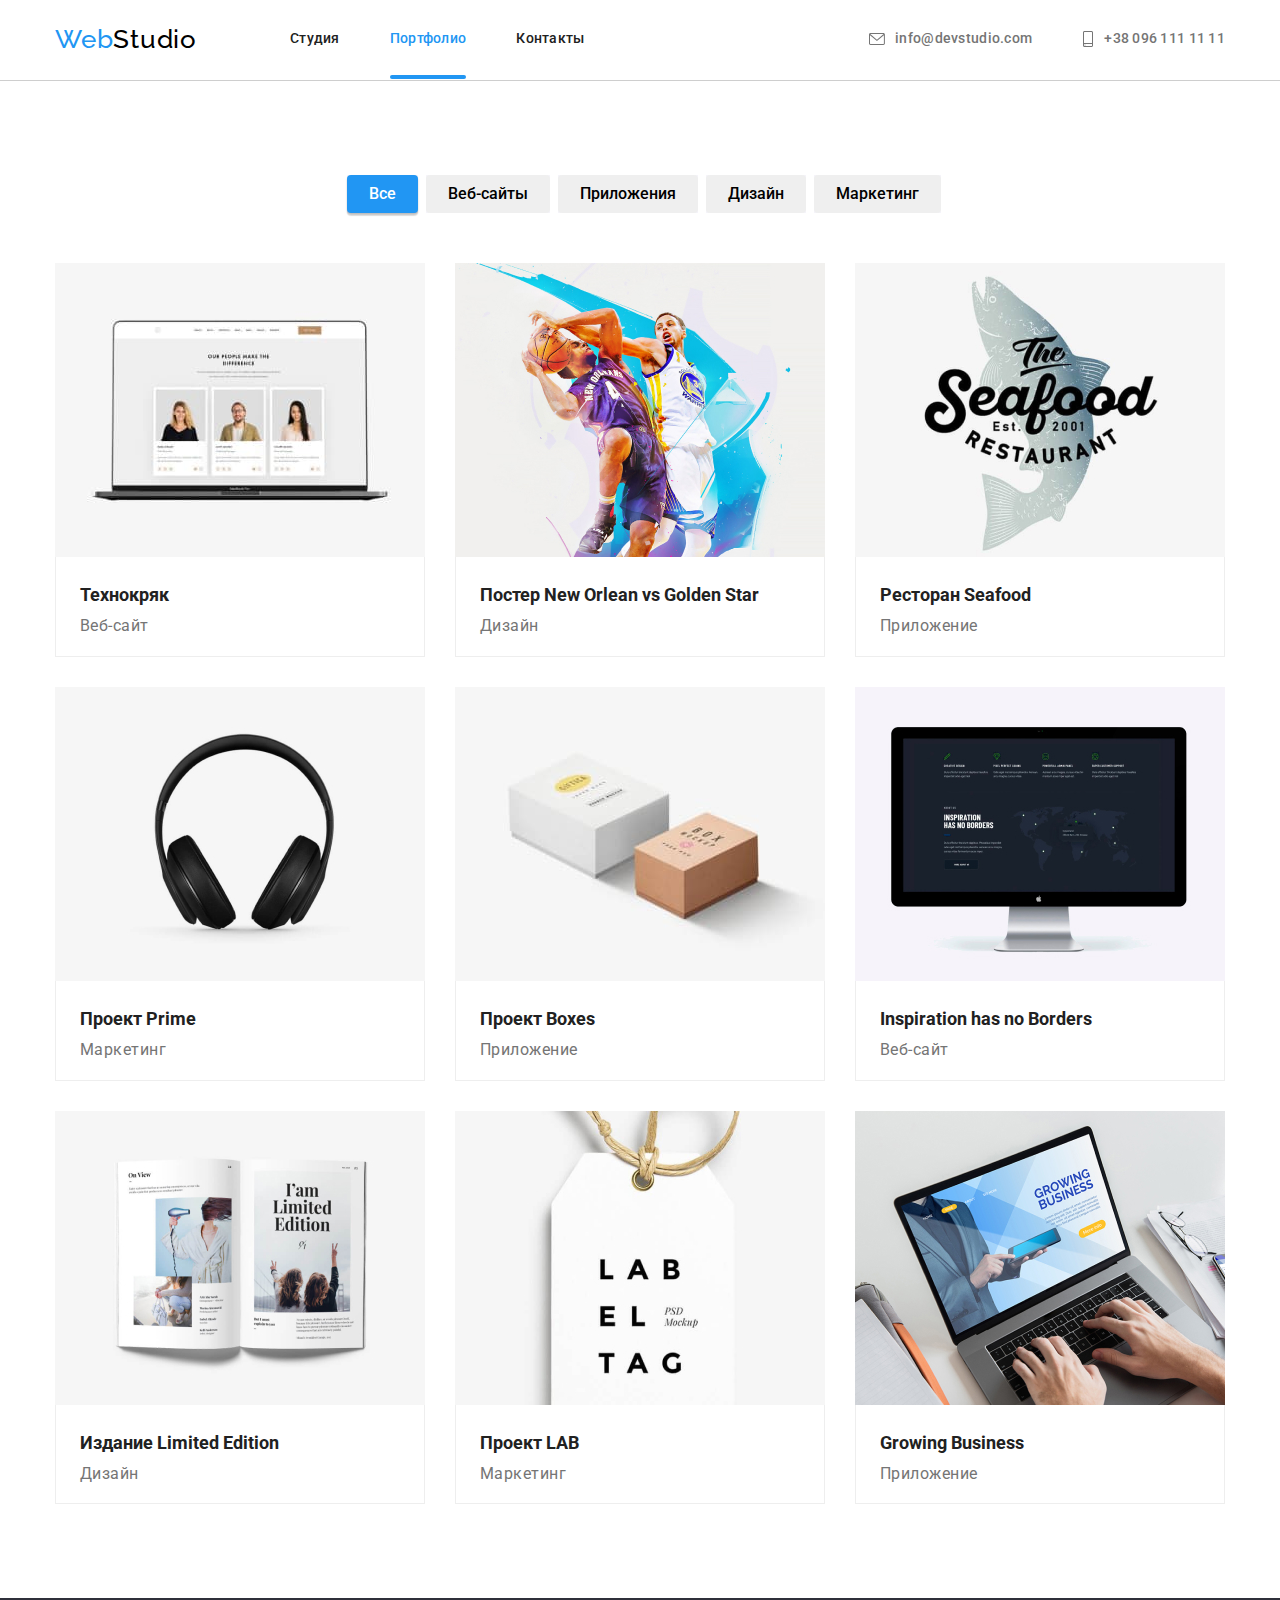
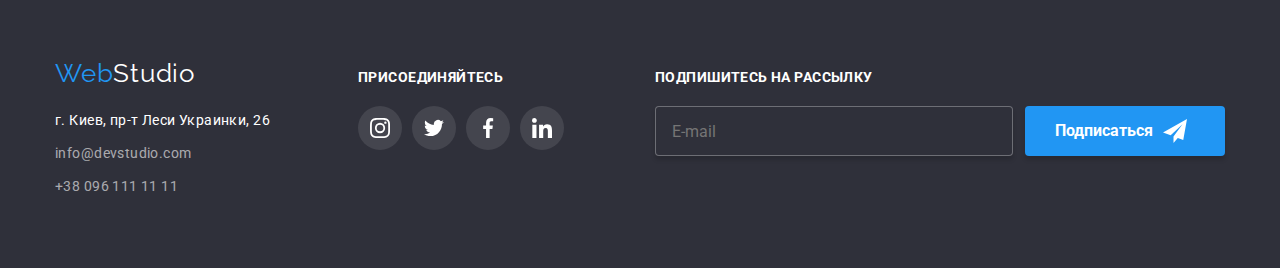
==== portfolio.html @ 824f7ba3 "переносит 7 дз" ====
<!DOCTYPE html>
<html lang="ru">

<head>
    <meta charset="UTF-8">
    <meta http-equiv="X-UA-Compatible" content="IE=edge">
    <meta name="viewport" content="width=device-width, initial-scale=1.0">
    <link
        href="https://fonts.googleapis.com/css2?family=Raleway:wght@700&family=Roboto:wght@400;500;700;900&display=swap"
        rel="stylesheet">
    <title>Портфолио</title>
    <link rel="stylesheet"
        href="https://cdnjs.cloudflare.com/ajax/libs/modern-normalize/1.0.0/modern-normalize.min.css" />
    <link rel="stylesheet" href="./css/main.min.css">
</head>

<body>
    <!--Header-->
    <header class="header">
        <div class="container container-header">
            <nav class="navigation">
                <a class="logo" href="./index.html" lang="en">Web<span class="logo-dark">Studio</span></a>
                <ul class="site-nav">
                    <li class="site-nav__item"><a href="./index.html"
                            class="site-nav__link">Студия</a></li>
                    <li class="site-nav__item"><a href="./portfolio.html" class="site-nav__link site-nav__link--active">Портфолио</a></li>
                    <li class="site-nav__item"><a href="/Контакты" class="site-nav__link">Контакты</a></li>
                </ul>
            </nav>
            <ul class="contacts">
                <li class="contacts__item">
                    <a href="mailto:info@devstudio.com" class="contacts__link">
                        <svg width="16px" height="12px" class="contacts__icon">
                            <use href="./images/icons.svg#icon-email">
                            </use>
                        </svg>
                        info@devstudio.com
                    </a>
                </li>
                <li class="contacts__item">
                    <a href="tel:+380961111111" class="contacts__link">
                        <svg width="12px" height="16px" class="contacts__icon">
                            <use href="./images/icons.svg#icon-smartphone">
                            </use>
                        </svg>
                        +38 096 111 11 11
                    </a>
                </li>
            </ul>
        </div>
    </header>

    <!--Main-->
    <main>
        <section class="work-block">
            <div class="container">
                <h1 hidden>Portfolio</h1>
                <!--Filter-->
                <ul class="filter">
                    <li class="filter__button-line">
                        <button type="button" class="filter__button filter__button--current">Все</button>
                    </li>
                    <li class="filter__button-line">
                        <button type="button" class="filter__button">Веб-сайты</button>
                    </li>
                    <li class="filter__button-line">
                        <button type="button" class="filter__button">Приложения</button>
                    </li>
                    <li class="filter__button-line">
                        <button type="button" class="filter__button">Дизайн</button>
                    </li>
                    <li class="filter__button-line">
                        <button type="button" class="filter__button">Маркетинг</button>
                    </li>
                </ul>
                <ul class="content">
                    <li class="content__item">
                        <a class="content__link" href="#">
                            <div class="product-thumb">
                                <img src="./images/1img.jpg" alt="Технокряк" width="370" />
                                <div class="product-thumb__actions">
                                    <p>
                                        Технокряк это современная площадка распространения коронавируса. Компании
                                        используют эту платформу для цифрового шпионажа и атак на защищённые сервера
                                        конкурентов.
                                    </p>
                                </div>
                            </div>
                            <div class="content__title">
                                <h2 class="content__name">Технокряк</h2>
                                <p class="content__text">Веб-сайт</p>
                            </div>
                        </a>
                    </li>
                    <li class="content__item">
                        <a class="content__link" href="#">
                            <div class="product-thumb">
                                <img src="./images/img(1).jpg" alt="Постер New Orlean vs Golden Star" width="370" />
                                <div class="product-thumb__actions">
                                    <p>
                                        Технокряк это современная площадка распространения коронавируса. Компании
                                        используют эту платформу для цифрового
                                        шпионажа и атак на защищённые сервера конкурентов.
                                    </p>
                                </div>
                            </div>
                            <div class="content__title">
                                <h2 class="content__name">Постер <span lang="en">New Orlean vs Golden Star</span></h2>
                                <p class="content__text">Дизайн</p>
                            </div>
                        </a>
                    </li>
                    <li class="content__item">
                        <a class="content__link" href="#">
                            <div class="product-thumb">
                                <img src="./images/img(2).jpg" alt="Ресторан Seafood" width="370" />
                                <div class="product-thumb__actions">
                                    <p>
                                        Технокряк это современная площадка распространения коронавируса. Компании
                                        используют эту платформу для цифрового
                                        шпионажа и атак на защищённые сервера конкурентов.
                                    </p>
                                </div>
                            </div>
                            <div class="content__title">
                                <h2 class="content__name">Ресторан <span lang="en">Seafood</span></h2>
                                <p class="content__text">Приложение</p>
                            </div>
                        </a>
                    </li>
                    <li class="content__item">
                        <a class="content__link" href="#">
                            <div class="product-thumb">
                                <img src="./images/img(4).jpg" alt="Проект Prime" width="370" />
                                <div class="product-thumb__actions">
                                    <p>
                                        Технокряк это современная площадка распространения коронавируса. Компании
                                        используют эту платформу для цифрового
                                        шпионажа и атак на защищённые сервера конкурентов.
                                    </p>
                                </div>
                            </div>
                            <div class="content__title">
                                <h2 class="content__name">Проект <span lang="en">Prime</span></h2>
                                <p class="content__text">Маркетинг</p>
                            </div>
                        </a>
                    </li>
                    <li class="content__item">
                        <a class="content__link" href="#">
                            <div class="product-thumb">
                                <img src="./images/img(5).jpg" alt="Проект Boxes" width="370" />
                                <div class="product-thumb__actions">
                                    <p>
                                        Технокряк это современная площадка распространения коронавируса. Компании
                                        используют эту платформу для цифрового
                                        шпионажа и атак на защищённые сервера конкурентов.
                                    </p>
                                </div>
                            </div>
                            <div class="content__title">
                                <h2 class="content__name">Проект <span lang="en">Boxes</span></h2>
                                <p class="content__text">Приложение</p>
                            </div>
                        </a>
                    </li>
                    <li class="content__item">
                        <a class="content__link" href="#">
                            <div class="product-thumb">
                                <img src="./images/img(6).jpg" alt="Inspiration has no Borders" width="370" />
                                <div class="product-thumb__actions">
                                    <p>
                                        Технокряк это современная площадка распространения коронавируса. Компании
                                        используют эту платформу для цифрового
                                        шпионажа и атак на защищённые сервера конкурентов.
                                    </p>
                                </div>
                            </div>
                            <div class="content__title">
                                <h2 class="content__name" lang="en">Inspiration has no Borders</h2>
                                <p class="content__text">Веб-сайт</p>
                            </div>
                        </a>
                    </li>
                    <li class="content__item">
                        <a class="content__link" href="#">
                            <div class="product-thumb">
                                <img src="./images/img(7).jpg" alt="Издание Limited Edition" width="370" />
                                <div class="product-thumb__actions">
                                    <p>
                                        Технокряк это современная площадка распространения коронавируса. Компании
                                        используют эту платформу для цифрового
                                        шпионажа и атак на защищённые сервера конкурентов.
                                    </p>
                                </div>
                            </div>
                            <div class="content__title">
                                <h2 class="content__name">Издание <span lang="en">Limited Edition</span></h2>
                                <p class="content__text">Дизайн</p>
                            </div>
                        </a>
                    </li>
                    <li class="content__item">
                        <a class="content__link" href="#">
                            <div class="product-thumb">
                                <img src="./images/img(8).jpg" alt="Проект LAB" width="370" />
                                <div class="product-thumb__actions">
                                    <p>
                                        Технокряк это современная площадка распространения коронавируса. Компании
                                        используют эту платформу для цифрового
                                        шпионажа и атак на защищённые сервера конкурентов.
                                    </p>
                                </div>
                            </div>
                            <div class="content__title">
                                <h2 class="content__name">Проект <span lang="en">LAB</span></h2>
                                <p class="content__text">Маркетинг</p>
                            </div>
                        </a>
                    </li>
                    <li class="content__item">
                        <a class="content__link" href="#">
                            <div class="product-thumb">
                                <img src="./images/img(9).jpg" alt="Growing Business" width="370" />
                                <div class="product-thumb__actions">
                                    <p>
                                        Технокряк это современная площадка распространения коронавируса. Компании
                                        используют эту платформу для цифрового
                                        шпионажа и атак на защищённые сервера конкурентов.
                                    </p>
                                </div>
                            </div>
                            <div class="content__title">
                                <h2 class="content__name" lang="en">Growing Business</h2>
                                <p class="content__text">Приложение</p>
                            </div>
                        </a>
                    </li>
                </ul>
            </div>
        </section>
    </main>

    <!--Footer-->
    <footer class="footer">
        <div class="container">
            <div class="footer-wrapper">
                <div class="address">
                    <a class="logo logo-indent" href="./index.html" lang=en>Web<span class="logo-light">Studio</span></a>
                    <address class="address">
                        <ul class="address__list">
                            <li class="address__item"><a class="address__text" href="https://goo.gl/maps/ruB2v3rZitqbdLSk9"
                                    target="_blank">г. Киев, пр-т
                                    Леси Украинки, 26</a></li>
                            <li class="address__item"><a class="address__link"
                                    href="mailto:info@devstudio.com">info@devstudio.com</a></li>
                            <li class="address__item"><a class="address__link" href="tel:+380961111111">+38 096 111 11
                                    11</a></li>
                        </ul>
                    </address>
                </div>
                <div class="footer__social-link-item">
                    <p class="footer__social-title">присоединяйтесь</p>
                    <ul class="footer__social-list">
                        <li class="footer__social-item">
                            <a href="#" class="footer__social-link">
                                <svg class="footer__social-icon">
                                    <use href="./images/icons.svg#icon-instagram">
                                    </use>
                                </svg>
                            </a>
                        </li>
                        <li class="footer__social-item">
                            <a href="#" class="footer__social-link">
                                <svg class="footer__social-icon">
                                    <use href="./images/icons.svg#icon-twitter">
                                    </use>
                                </svg>
                            </a>
                        </li>
                        <li class="footer__social-item">
                            <a href="#" class="footer__social-link">
                                <svg class="footer__social-icon">
                                    <use href="./images/icons.svg#icon-facebook">
                                    </use>
                                </svg>
                            </a>
                        </li>
                        <li class="footer__social-item">
                            <a href="#" class="footer__social-link">
                                <svg class="footer__social-icon">
                                    <use href="./images/icons.svg#icon-linkedin">
                                    </use>
                                </svg>
                            </a>
                        </li>
                    </ul>
                </div>
                <form class="footer-form">
                    <p class="footer__social-title">Подпишитесь на рассылку</p>
                    <div class="footer-form__form-field">
                        <label class="footer-form__field">
                            <input class="footer-form__input" type="email" name="email" placeholder="E-mail">
                        </label>
                        <button type="submit" class="footer-form__submit-btn">Подписаться
                            <svg class="footer-form__btn-icon" width="24" height="24">
                                <use href="./images/icons.svg#icon-send"></use>
                            </svg>
                        </button>
    
                    </div>
                </form>
            </div>
        </div>
    </footer>
</body>

</html>
---- css/main.min.css ----
.post__title{font-weight:900;font-size:44px;line-height:1.36}.section-title{font-weight:700;font-size:36px;line-height:1.16}.modal__title{font-weight:700;font-size:20px;line-height:1.15}.content__name{font-weight:700;font-size:18px;line-height:2}.modal__btn,.footer-form__submit-btn{font-weight:700;font-size:16px;line-height:1.87}.activity__overlay-title,.footer__social-title{font-weight:700;font-size:14px;line-height:1.14}.team__name,.filter,.filter__button{font-weight:500;font-size:16px;line-height:1.18}.team__name,.filter,.filter__button{font-weight:500;font-size:16px;line-height:1.62}.header,.site-nav__link{font-weight:500;font-size:14px;line-height:1.14}.content__text{font-weight:400;font-size:16px;line-height:1.87}.content__text{font-weight:400;font-size:16px;line-height:1.18}.comment::-webkit-input-placeholder,.modal-policy__text,.modal-policy__link{font-weight:400;font-size:14px;line-height:1.71}.comment:-ms-input-placeholder,.modal-policy__text,.modal-policy__link{font-weight:400;font-size:14px;line-height:1.71}.comment::-ms-input-placeholder,.modal-policy__text,.modal-policy__link{font-weight:400;font-size:14px;line-height:1.71}.comment::placeholder,.modal-policy__text,.modal-policy__link{font-weight:400;font-size:14px;line-height:1.71}.modal__label{font-weight:400;font-size:12px;line-height:1.16}body{color:#757575;background-color:#fff;font-family:"Roboto", sans-serif;font-weight:400;margin:0 auto}*,::after,::before{-webkit-box-sizing:border-box;box-sizing:border-box}h1,h2,h3,p{margin-bottom:0;margin-top:0}ul{list-style:none;padding:0;margin:0}a{color:#212121;text-decoration:none;cursor:pointer}img{display:block;max-width:100%;height:auto}.container{width:1200px;padding-left:15px;padding-right:15px;margin:0 auto}.header{padding-top:24px;padding-bottom:25px;border-bottom:1px solid #cecece;letter-spacing:0.02em}.container-header{display:-webkit-box;display:-ms-flexbox;display:flex}.site-nav{color:#2196f3}.site-nav__link{position:relative}.site-nav__link--active{color:#2196f3}.site-nav__link--active::after{content:"";display:block;background-color:#2196f3;width:100%;height:4px;border-radius:2px;position:absolute;left:0;bottom:-33px}.site-nav__item .site-nav__link,.contacts__item .contacts__link{-webkit-transition:color 250ms cubic-bezier(0.4, 0, 0.2, 1);transition:color 250ms cubic-bezier(0.4, 0, 0.2, 1)}.navigation{display:-webkit-box;display:-ms-flexbox;display:flex;-webkit-box-align:center;-ms-flex-align:center;align-items:center}.site-nav{color:#212121;display:-webkit-box;display:-ms-flexbox;display:flex}.navigation .site-nav__item:not(:last-child){margin-right:50px}.contacts__item:not(:last-child){margin-right:50px}.contacts{margin-left:auto;display:-webkit-box;display:-ms-flexbox;display:flex;-webkit-box-align:center;-ms-flex-align:center;align-items:center}.contacts__icon{margin-right:10px;fill:#757575}.contacts .contacts__link{color:#757575}.contacts__item .contacts__link{display:-webkit-box;display:-ms-flexbox;display:flex;-webkit-box-align:center;-ms-flex-align:center;align-items:center}.contacts .contacts__link:hover{color:#2196f3}.contacts__link:hover .contacts__icon{fill:#2196f3}.site-nav .site-nav__link:focus,.site-nav .site-nav__link:hover{color:#2196f3}.post{background-color:#2f303a;text-align:center;padding-top:200px;padding-bottom:200px;max-width:1600px;margin-left:auto;margin-right:auto;background-image:-webkit-gradient(linear, left top, left bottom, from(rgba(47,48,58,0.4)), to(rgba(47,48,58,0.4))),url(../images/overlay.jpg);background-image:linear-gradient(rgba(47,48,58,0.4), rgba(47,48,58,0.4)),url(../images/overlay.jpg);background-repeat:no-repeat;background-position:center;background-size:cover}.post__title{color:#fff;text-align:center;text-transform:uppercase;margin-top:0;margin-bottom:30px}.post__button{color:#fff;background-color:#2196f3;margin:0 auto;padding:10px 30px;font-weight:bold;line-height:1.87;-webkit-box-shadow:0px 4px 4px rgba(0,0,0,0.25);box-shadow:0px 4px 4px rgba(0,0,0,0.25);border-radius:4px;border:none;min-width:200px;text-align:center;display:block}.post__button:hover,.post__button:focus{background-color:#188ce8;-webkit-box-shadow:0px 4px 4px rgba(0,0,0,0.15);box-shadow:0px 4px 4px rgba(0,0,0,0.15);border-radius:4px}.backdrop{position:fixed;top:0;left:0;width:100%;height:100%;-webkit-transition:opacity 250ms cubic-bezier(0.4, 0, 0.2, 1);transition:opacity 250ms cubic-bezier(0.4, 0, 0.2, 1);background-color:rgba(0,0,0,0.2)}.backdrop.is-hidden{opacity:0;visibility:hidden;pointer-events:none}.modal{position:absolute;top:50%;left:50%;-webkit-transform:translate(-50%, -50%);transform:translate(-50%, -50%);min-width:528px;min-height:581px;background-color:#fff;border-radius:4px;-webkit-box-shadow:0px 1px 3px rgba(0,0,0,0.12),0px 1px 1px rgba(0,0,0,0.14),0px 2px 1px rgba(0,0,0,0.2);box-shadow:0px 1px 3px rgba(0,0,0,0.12),0px 1px 1px rgba(0,0,0,0.14),0px 2px 1px rgba(0,0,0,0.2)}.modal__close-button{position:absolute;top:8px;right:8px;width:30px;height:30px;background-color:#fff;border:1px solid rgba(0,0,0,0.1);-webkit-box-sizing:border-box;box-sizing:border-box;cursor:pointer;border-radius:50%;background-image:url(./images/icons.svg#icon-close);background-repeat:no-repeat;background-position:center;display:-webkit-box;display:-ms-flexbox;display:flex;-webkit-box-align:center;-ms-flex-align:center;align-items:center}.modal__icon{fill:currentColor;-webkit-box-align:center;-ms-flex-align:center;align-items:center;-webkit-transition:color 250ms cubic-bezier(0.4, 0, 0.2, 1);transition:color 250ms cubic-bezier(0.4, 0, 0.2, 1);position:absolute;left:12px;top:28px;fill:#212121;-webkit-transition:fill 250ms cubic-bezier(0.4, 0, 0.2, 1);transition:fill 250ms cubic-bezier(0.4, 0, 0.2, 1)}.modal__form{padding:40px}.modal__title{font-family:"Roboto", sans-serif;text-align:center;letter-spacing:0.03em;color:#212121;margin-bottom:12px}.modal__label{display:-webkit-box;display:-ms-flexbox;display:flex;margin-bottom:4px;font-family:"Roboto", sans-serif;letter-spacing:0.01em;color:#757575}.modal__field{position:relative;margin-bottom:10px}.modal__input{padding:0;padding-left:42px;border:1px solid rgba(33,33,33,0.2);-webkit-box-sizing:border-box;box-sizing:border-box;border-radius:4px;height:40px;width:448px;cursor:pointer;-webkit-transition:border-color 250ms cubic-bezier(0.4, 0, 0.2, 1);transition:border-color 250ms cubic-bezier(0.4, 0, 0.2, 1)}.modal__close-icon{left:12px;top:28px;fill:#212121;-webkit-transition:fill 250ms cubic-bezier(0.4, 0, 0.2, 1);transition:fill 250ms cubic-bezier(0.4, 0, 0.2, 1)}.modal__btn{padding:10px 30px;min-width:200px;text-align:center;color:#fff;background-color:#2196f3;-webkit-box-shadow:0px 4px 4px rgba(0,0,0,0.15);box-shadow:0px 4px 4px rgba(0,0,0,0.15);border-radius:4px;border:none;display:block;margin:0 auto}.modal__icon:hover,.modal__icon:focus{color:#2196f3}.modal__close-icon:hover,.modal__close-icon:focus{fill:#2196f3}.comment{width:448px;height:120px;resize:none;padding:12px 16px;border:1px solid rgba(33,33,33,0.2);-webkit-box-sizing:border-box;box-sizing:border-box;border-radius:4px;margin-bottom:20px;cursor:pointer;-webkit-transition:border-color 250ms cubic-bezier(0.4, 0, 0.2, 1);transition:border-color 250ms cubic-bezier(0.4, 0, 0.2, 1)}.comment:focus{outline:none;border-color:#2196f3}.comment::-webkit-input-placeholder{font-family:"Roboto", sans-serif;letter-spacing:0.01em;color:rgba(117,117,117,0.5)}.comment:-ms-input-placeholder{font-family:"Roboto", sans-serif;letter-spacing:0.01em;color:rgba(117,117,117,0.5)}.comment::-ms-input-placeholder{font-family:"Roboto", sans-serif;letter-spacing:0.01em;color:rgba(117,117,117,0.5)}.comment::placeholder{font-family:"Roboto", sans-serif;letter-spacing:0.01em;color:rgba(117,117,117,0.5)}.modal__input:focus{outline:none;border-color:#2196f3}.modal-policy{display:-webkit-box;display:-ms-flexbox;display:flex;-webkit-box-pack:center;-ms-flex-pack:center;justify-content:center;-webkit-box-align:center;-ms-flex-align:center;align-items:center;margin-bottom:30px;border-radius:2px;cursor:pointer;-webkit-transition:-webkit-transform 250ms cubic-bezier(0.4, 0, 0.2, 1);transition:-webkit-transform 250ms cubic-bezier(0.4, 0, 0.2, 1);transition:transform 250ms cubic-bezier(0.4, 0, 0.2, 1);transition:transform 250ms cubic-bezier(0.4, 0, 0.2, 1), -webkit-transform 250ms cubic-bezier(0.4, 0, 0.2, 1)}.modal-policy__icon{width:16px;height:15px;border:2px solid #212121;border-radius:2px}.modal-policy__checkbox{position:absolute;width:1px;height:1px;margin:-1px;border:0;padding:0;clip:rect(0 0 0 0);overflow:hidden}.modal-policy__text{display:-webkit-box;display:-ms-flexbox;display:flex;margin-left:7px;-webkit-box-pack:center;-ms-flex-pack:center;justify-content:center;-webkit-box-align:center;-ms-flex-align:center;align-items:center;font-style:normal;letter-spacing:0.03em;color:#757575}.modal-policy__link{font-weight:normal;letter-spacing:0.03em;-webkit-text-decoration-line:underline;text-decoration-line:underline;color:#2196f3}.modal-policy__checkbox:checked+.modal-policy__icon{background-image:url(../images/icon-check.svg);background-size:cover;border:none}.modal__input:focus+.modal__icon{fill:#2196f3}.modal-policy__checkbox:focus{color:#2196f3;outline:1px solid #2196f3}.modal__btn:hover,.modal__btn:focus{background-color:#188ce8}.benefits{padding-top:94px;margin-bottom:0}.benefits__list{display:-webkit-box;display:-ms-flexbox;display:flex;-webkit-box-align:center;-ms-flex-align:center;align-items:center}.benefits__name{color:#212121;margin-bottom:10px;margin-top:30px;font-size:14px;line-height:1.14;text-transform:uppercase}.benefits__text{font-size:14px;line-height:1.71}.concern{display:-webkit-box;display:-ms-flexbox;display:flex;content:"";height:120px;border-radius:4px;background-size:contain;background:#f5f4fa;-webkit-box-pack:center;-ms-flex-pack:center;justify-content:center;-webkit-box-align:center;-ms-flex-align:center;align-items:center}.concern__icon{width:70px;height:70px}.benefits__block:not(:last-child){margin-right:30px}.activity{color:#212121;padding-top:94px;padding-bottom:94px;-webkit-box-sizing:border-box;box-sizing:border-box}.activity__list{display:-webkit-box;display:-ms-flexbox;display:flex;-webkit-box-align:center;-ms-flex-align:center;align-items:center;-webkit-box-pack:justify;-ms-flex-pack:justify;justify-content:space-between}.activity__overlay{position:relative}.activity__overlay-title{line-height:16px;text-align:center;text-transform:uppercase;letter-spacing:0.03em;color:#fff;background:rgba(47,48,58,0.8);display:-webkit-box;display:-ms-flexbox;display:flex;-webkit-box-pack:center;-ms-flex-pack:center;justify-content:center;-webkit-box-align:center;-ms-flex-align:center;align-items:center;position:absolute;bottom:0;left:0;width:100%;height:70px}.section-title{margin-bottom:50px;text-align:center;letter-spacing:0.03em}.team{color:#212121;background-color:#f5f4fa;padding-top:94px;padding-bottom:94px}.team__list{display:-webkit-box;display:-ms-flexbox;display:flex}.team__description{padding:30px 0;background-color:#fff;-webkit-box-shadow:0px 1px 3px RGB(0 0 0/12%),0px 1px 1px RGB(0 0 0/14%),0px 2px 1px RGB(0 0 0/20%);box-shadow:0px 1px 3px RGB(0 0 0/12%),0px 1px 1px RGB(0 0 0/14%),0px 2px 1px RGB(0 0 0/20%);border-radius:0px 0px 4px 4px}.team__name{color:#212121;text-align:center;letter-spacing:0.03em;margin-bottom:10px}.team__function{text-align:center;letter-spacing:0.03em;color:#757575}.team__item{-webkit-box-orient:vertical;-webkit-box-direction:normal;-ms-flex-direction:column;flex-direction:column;background-color:#fff;-webkit-box-shadow:0px 1px 3px RGB(0 0 0/12%),0px 1px 1px RGB(0 0 0/14%),0px 2px 1px RGB(0 0 0/20%);box-shadow:0px 1px 3px RGB(0 0 0/12%),0px 1px 1px RGB(0 0 0/14%),0px 2px 1px RGB(0 0 0/20%);border-radius:0px 0px 4px 4px;margin-right:30px}.team__item:not(:last-child){margin-right:30px}.social-list{margin-top:16px;display:-webkit-box;display:-ms-flexbox;display:flex;-webkit-box-pack:center;-ms-flex-pack:center;justify-content:center}.social-list__link{display:-webkit-box;display:-ms-flexbox;display:flex;-webkit-box-align:center;-ms-flex-align:center;align-items:center;-webkit-box-pack:center;-ms-flex-pack:center;justify-content:center;fill:#afb1b8;width:44px;height:44px;border-radius:50%;-webkit-transition:background-color 250ms cubic-bezier(0.4, 0, 0.2, 1),fill 250ms cubic-bezier(0.4, 0, 0.2, 1);transition:background-color 250ms cubic-bezier(0.4, 0, 0.2, 1),fill 250ms cubic-bezier(0.4, 0, 0.2, 1)}.social-list__icon{width:20px;height:20px;color:#afb1b8}.social-list__link:hover,.social-list__link:focus{fill:#fff;background-color:#2196f3}.social-list__item:not(:first-child){margin-left:10px}.social-list__item:hover .social-list__link{fill:#fff}.clients{color:#212121;padding-top:94px;padding-bottom:94px}.clients__list{display:-webkit-box;display:-ms-flexbox;display:flex;-ms-flex-wrap:wrap;flex-wrap:wrap;margin-left:-30px}.clients__link{display:-webkit-box;display:-ms-flexbox;display:flex;-webkit-box-align:center;-ms-flex-align:center;align-items:center;-webkit-box-pack:center;-ms-flex-pack:center;justify-content:center;width:170px;height:92px;border:1px solid #afb1b8;-webkit-box-sizing:border-box;box-sizing:border-box;border-radius:4px;fill:#afb1b8;-webkit-transition:fill 250ms cubic-bezier(0.4, 0, 0.2, 1),border-color 250ms cubic-bezier(0.4, 0, 0.2, 1);transition:fill 250ms cubic-bezier(0.4, 0, 0.2, 1),border-color 250ms cubic-bezier(0.4, 0, 0.2, 1)}.clients__item{margin-left:30px}.clients__link:hover,.clients__link:focus{fill:#2196f3;border-color:#2196f3}.logo{color:#2196f3;margin-right:93px;font-family:Raleway;font-size:26px;line-height:1.19;letter-spacing:0.03em;text-decoration:none}.logo-indent{display:block;margin-bottom:20px}.logo-dark{color:#000}.logo-light{color:#fff}.footer{background-color:#2f303a;padding-top:60px;padding-bottom:60px}.footer__social-link-item{width:206px;height:80px;margin-left:70px}.footer__social-title{letter-spacing:0.03em;text-transform:uppercase;margin-bottom:20px;color:#fff}.footer__social-list{display:-webkit-box;display:-ms-flexbox;display:flex;-webkit-box-pack:justify;-ms-flex-pack:justify;justify-content:space-between}.footer__social-icon{width:20px;height:20px;fill:#fff}.footer__social-link{display:-webkit-box;display:-ms-flexbox;display:flex;-webkit-box-pack:center;-ms-flex-pack:center;justify-content:center;-webkit-box-align:center;-ms-flex-align:center;align-items:center;width:44px;height:44px;border-radius:50%;background-color:rgba(255,255,255,0.1);fill:#fff;-webkit-transition:background-color 250ms cubic-bezier(0.4, 0, 0.2, 1),fill 250ms cubic-bezier(0.4, 0, 0.2, 1);transition:background-color 250ms cubic-bezier(0.4, 0, 0.2, 1),fill 250ms cubic-bezier(0.4, 0, 0.2, 1)}.address{font-style:normal;letter-spacing:0.03em;text-decoration:none;color:rgba(255,255,255,0.6)}.address__item{margin-bottom:9px}.address__text{letter-spacing:0.03em;text-decoration:none;font-size:14px;color:#fff}.address__list{color:rgba(255,255,255,0.6);font-style:normal;font-size:14px;line-height:1.71;letter-spacing:0.03em;text-decoration:none}.address__link{color:rgba(255,255,255,0.6);font-style:normal;font-size:14px;line-height:1.71;letter-spacing:0.03em;text-decoration:none}.footer-wrapper{display:-webkit-box;display:-ms-flexbox;display:flex;margin:0 auto;-webkit-box-align:baseline;-ms-flex-align:baseline;align-items:baseline}.footer__social-link:focus,.footer__social-link:hover{background-color:#2196f3}.footer-form{margin-left:auto}.footer-form__form-field{display:-webkit-box;display:-ms-flexbox;display:flex}.footer-form__form-title{margin-bottom:20px}.footer-form__submit-btn{display:-webkit-box;display:-ms-flexbox;display:flex;-webkit-box-align:center;-ms-flex-align:center;align-items:center;margin-left:12px;padding:10px 30px;width:200px;height:50px;text-align:center;color:#fff;background-color:#2196f3;-webkit-box-shadow:0px 4px 4px rgba(0,0,0,0.15);box-shadow:0px 4px 4px rgba(0,0,0,0.15);border-radius:4px;border:none}.footer-form__btn-icon{fill:#fff;margin-left:10px}.footer-form__input{margin:0;height:50px;width:358px;padding-left:16px;color:#fff;background-color:#2f303a;border:1px solid rgba(255,255,255,0.3);-webkit-box-sizing:border-box;box-sizing:border-box;-webkit-box-shadow:0px 4px 4px rgba(0,0,0,0.15);box-shadow:0px 4px 4px rgba(0,0,0,0.15);border-radius:4px}.footer-form__submit-btn:hover,.footer-form__submit-btn:focus{background-color:#188ce8;-webkit-box-shadow:0px 4px 4px rgba(0,0,0,0.15);box-shadow:0px 4px 4px rgba(0,0,0,0.15)}.work-block{padding-top:94px;padding-bottom:94px}.filter{display:-webkit-box;display:-ms-flexbox;display:flex;margin:0 auto;margin-bottom:50px;text-align:center;-webkit-box-align:center;-ms-flex-align:center;align-items:center;-webkit-box-pack:center;-ms-flex-pack:center;justify-content:center;color:#f5f4fa;letter-spacing:0.03em;border-radius:4px}.filter__button{padding:6px 22px;border-radius:4px;border:none;cursor:pointer;-webkit-transition:background-color 250ms cubic-bezier(0.4, 0, 0.2, 1),color 250ms cubic-bezier(0.4, 0, 0.2, 1),-webkit-box-shadow 250ms cubic-bezier(0.4, 0, 0.2, 1);transition:background-color 250ms cubic-bezier(0.4, 0, 0.2, 1),color 250ms cubic-bezier(0.4, 0, 0.2, 1),-webkit-box-shadow 250ms cubic-bezier(0.4, 0, 0.2, 1);transition:background-color 250ms cubic-bezier(0.4, 0, 0.2, 1),box-shadow 250ms cubic-bezier(0.4, 0, 0.2, 1),color 250ms cubic-bezier(0.4, 0, 0.2, 1);transition:background-color 250ms cubic-bezier(0.4, 0, 0.2, 1),box-shadow 250ms cubic-bezier(0.4, 0, 0.2, 1),color 250ms cubic-bezier(0.4, 0, 0.2, 1),-webkit-box-shadow 250ms cubic-bezier(0.4, 0, 0.2, 1)}.filter__button--current{background-color:#2196f3;color:#fff;-webkit-box-shadow:0px 3px 1px rgba(0,0,0,0.1),0px 1px 2px rgba(0,0,0,0.08),0px 2px 2px rgba(0,0,0,0.12);box-shadow:0px 3px 1px rgba(0,0,0,0.1),0px 1px 2px rgba(0,0,0,0.08),0px 2px 2px rgba(0,0,0,0.12);border-radius:4px}.filter__button-line{background-color:#f5f4fa;margin-left:8px}.content{display:-webkit-box;display:-ms-flexbox;display:flex;-ms-flex-wrap:wrap;flex-wrap:wrap;margin-top:-30px;margin-right:-30px}.content__link{display:block}.content__item{display:block;margin-top:30px;margin-right:30px;-ms-flex-preferred-size:calc(100% / 3 - 30px);flex-basis:calc(100% / 3 - 30px)}.content__title{display:block;padding:20px 24px;border-right:1px solid #eee;border-bottom:1px solid #eee;border-left:1px solid #eee}.content__name{margin-bottom:4px;color:#212121}.content__text{letter-spacing:0.03em;color:#757575}.content__link:hover,.content__link:focus{background:#fff;-webkit-box-sizing:border-box;box-sizing:border-box;-webkit-box-shadow:0px 1px 1px RGB(0 0 0/12%),0px 4px 4px RGB(0 0 0/6%),1px 4px 6px RGB(0 0 0/16%);box-shadow:0px 1px 1px RGB(0 0 0/12%),0px 4px 4px RGB(0 0 0/6%),1px 4px 6px RGB(0 0 0/16%)}.product-thumb{position:relative;overflow:hidden}.product-thumb__actions{position:absolute;top:0;left:0;display:-webkit-box;display:-ms-flexbox;display:flex;-webkit-transform:translateY(100%);transform:translateY(100%);padding:63px 24px;font-size:18px;letter-spacing:0.03em;line-height:1.6;background:#2196f3;color:#fff;opacity:0;-webkit-transition:opacity 250ms linear, -webkit-transform 250ms linear;transition:opacity 250ms linear, -webkit-transform 250ms linear;transition:transform 250ms linear, opacity 250ms linear;transition:transform 250ms linear, opacity 250ms linear, -webkit-transform 250ms linear}.content__link:hover .product-thumb__actions{-webkit-transform:translateY(0%);transform:translateY(0%);opacity:1}.filter__button:focus,.filter__button:hover{color:#fff}.filter__button:focus,.filter__button:hover{background-color:#2196f3;-webkit-box-shadow:0px 3px 1px rgba(0,0,0,0.1),0px 1px 2px rgba(0,0,0,0.08),0px 2px 2px rgba(0,0,0,0.12);box-shadow:0px 3px 1px rgba(0,0,0,0.1),0px 1px 2px rgba(0,0,0,0.08),0px 2px 2px rgba(0,0,0,0.12);border-radius:4px}
/*# sourceMappingURL=main.min.css.map */
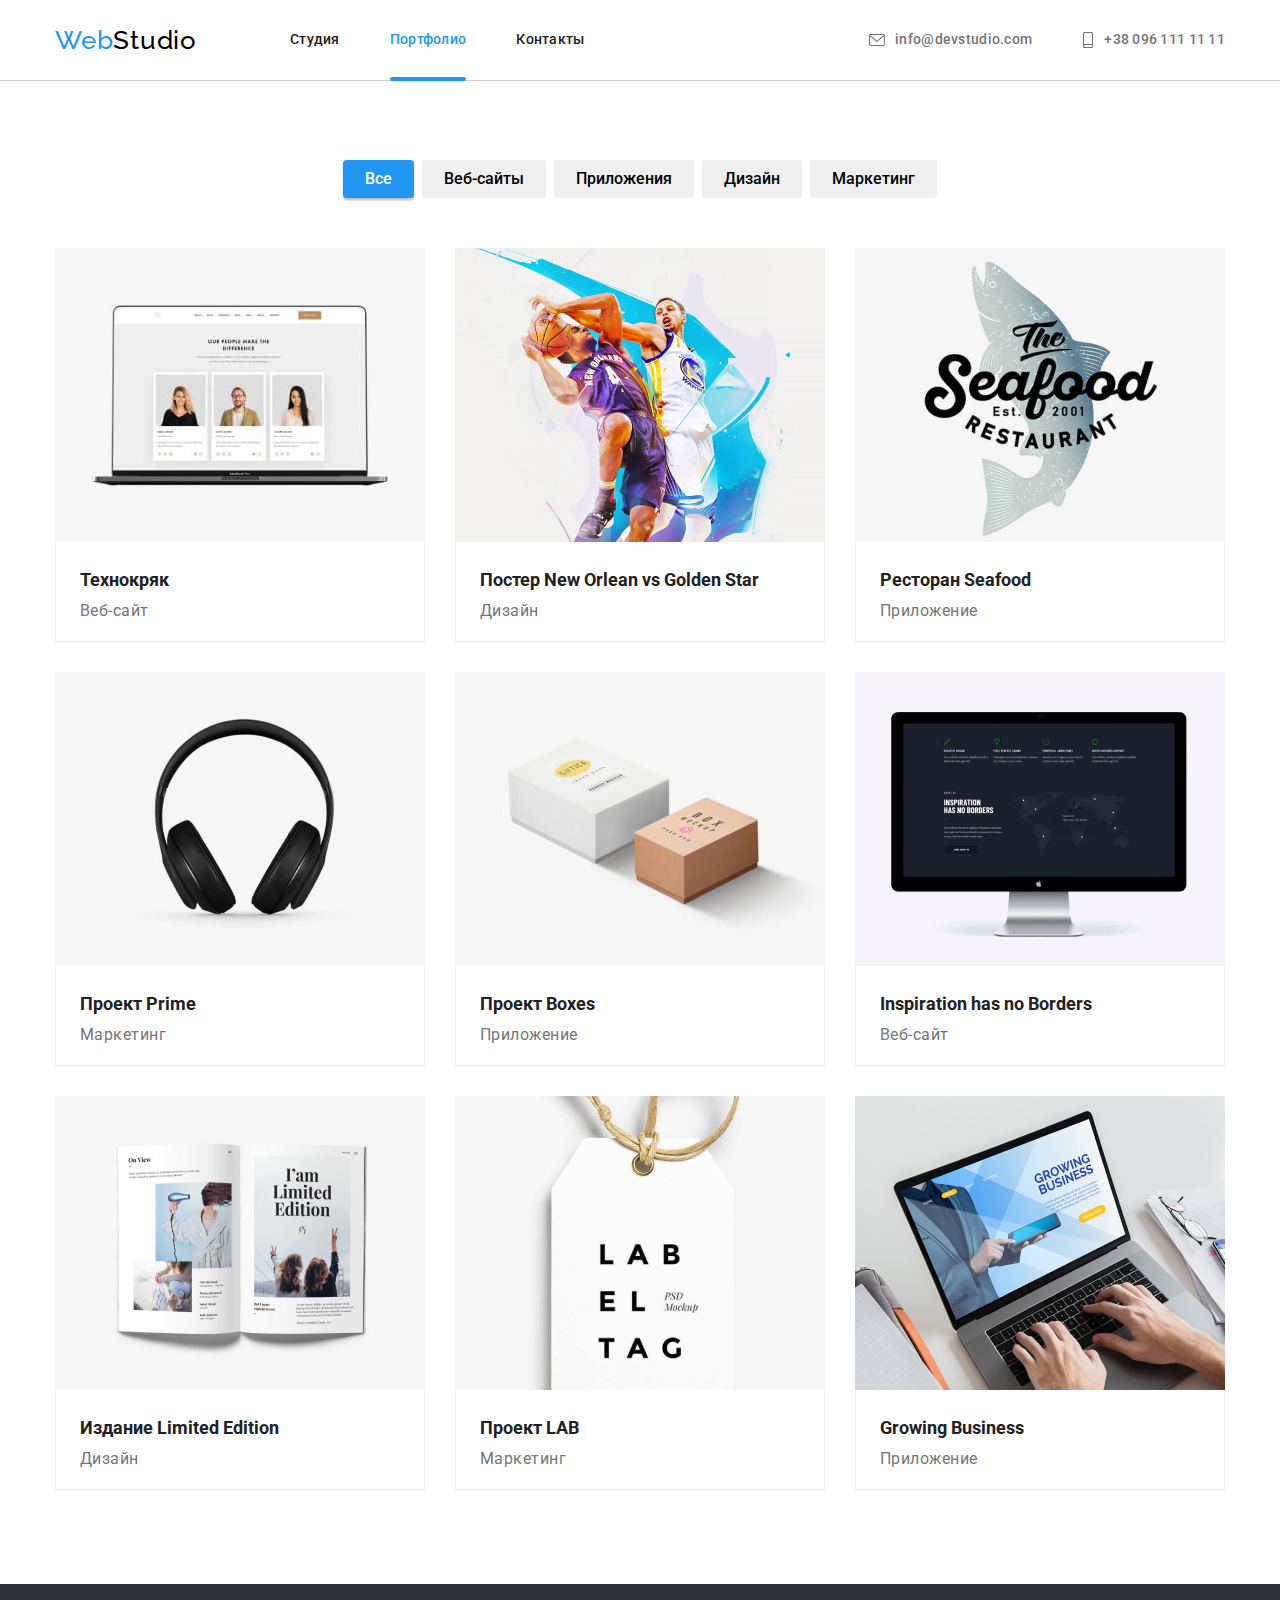
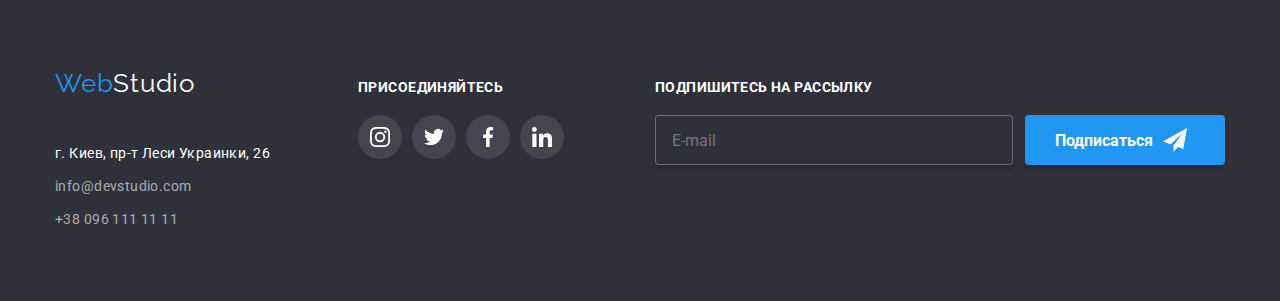
==== commit b2ad6398: "header" ====
--- a/portfolio.html
+++ b/portfolio.html
@@ -18,8 +18,8 @@
     <!--Header-->
     <header class="header">
         <div class="container container-header">
+            <a class="logo" href="./index.html" lang="en">Web<span class="logo-dark">Studio</span></a>
             <nav class="navigation">
-                <a class="logo" href="./index.html" lang="en">Web<span class="logo-dark">Studio</span></a>
                 <ul class="site-nav">
                     <li class="site-nav__item"><a href="./index.html"
                             class="site-nav__link">Студия</a></li>
--- a/css/main.min.css
+++ b/css/main.min.css
@@ -1,2 +1,2 @@
-.post__title{font-weight:900;font-size:44px;line-height:1.36}.section-title{font-weight:700;font-size:36px;line-height:1.16}.modal__title{font-weight:700;font-size:20px;line-height:1.15}.content__name{font-weight:700;font-size:18px;line-height:2}.modal__btn,.footer-form__submit-btn{font-weight:700;font-size:16px;line-height:1.87}.activity__overlay-title,.footer__social-title{font-weight:700;font-size:14px;line-height:1.14}.team__name,.filter,.filter__button{font-weight:500;font-size:16px;line-height:1.18}.team__name,.filter,.filter__button{font-weight:500;font-size:16px;line-height:1.62}.header,.site-nav__link{font-weight:500;font-size:14px;line-height:1.14}.content__text{font-weight:400;font-size:16px;line-height:1.87}.content__text{font-weight:400;font-size:16px;line-height:1.18}.comment::-webkit-input-placeholder,.modal-policy__text,.modal-policy__link{font-weight:400;font-size:14px;line-height:1.71}.comment:-ms-input-placeholder,.modal-policy__text,.modal-policy__link{font-weight:400;font-size:14px;line-height:1.71}.comment::-ms-input-placeholder,.modal-policy__text,.modal-policy__link{font-weight:400;font-size:14px;line-height:1.71}.comment::placeholder,.modal-policy__text,.modal-policy__link{font-weight:400;font-size:14px;line-height:1.71}.modal__label{font-weight:400;font-size:12px;line-height:1.16}body{color:#757575;background-color:#fff;font-family:"Roboto", sans-serif;font-weight:400;margin:0 auto}*,::after,::before{-webkit-box-sizing:border-box;box-sizing:border-box}h1,h2,h3,p{margin-bottom:0;margin-top:0}ul{list-style:none;padding:0;margin:0}a{color:#212121;text-decoration:none;cursor:pointer}img{display:block;max-width:100%;height:auto}.container{width:1200px;padding-left:15px;padding-right:15px;margin:0 auto}.header{padding-top:24px;padding-bottom:25px;border-bottom:1px solid #cecece;letter-spacing:0.02em}.container-header{display:-webkit-box;display:-ms-flexbox;display:flex}.site-nav{color:#2196f3}.site-nav__link{position:relative}.site-nav__link--active{color:#2196f3}.site-nav__link--active::after{content:"";display:block;background-color:#2196f3;width:100%;height:4px;border-radius:2px;position:absolute;left:0;bottom:-33px}.site-nav__item .site-nav__link,.contacts__item .contacts__link{-webkit-transition:color 250ms cubic-bezier(0.4, 0, 0.2, 1);transition:color 250ms cubic-bezier(0.4, 0, 0.2, 1)}.navigation{display:-webkit-box;display:-ms-flexbox;display:flex;-webkit-box-align:center;-ms-flex-align:center;align-items:center}.site-nav{color:#212121;display:-webkit-box;display:-ms-flexbox;display:flex}.navigation .site-nav__item:not(:last-child){margin-right:50px}.contacts__item:not(:last-child){margin-right:50px}.contacts{margin-left:auto;display:-webkit-box;display:-ms-flexbox;display:flex;-webkit-box-align:center;-ms-flex-align:center;align-items:center}.contacts__icon{margin-right:10px;fill:#757575}.contacts .contacts__link{color:#757575}.contacts__item .contacts__link{display:-webkit-box;display:-ms-flexbox;display:flex;-webkit-box-align:center;-ms-flex-align:center;align-items:center}.contacts .contacts__link:hover{color:#2196f3}.contacts__link:hover .contacts__icon{fill:#2196f3}.site-nav .site-nav__link:focus,.site-nav .site-nav__link:hover{color:#2196f3}.post{background-color:#2f303a;text-align:center;padding-top:200px;padding-bottom:200px;max-width:1600px;margin-left:auto;margin-right:auto;background-image:-webkit-gradient(linear, left top, left bottom, from(rgba(47,48,58,0.4)), to(rgba(47,48,58,0.4))),url(../images/overlay.jpg);background-image:linear-gradient(rgba(47,48,58,0.4), rgba(47,48,58,0.4)),url(../images/overlay.jpg);background-repeat:no-repeat;background-position:center;background-size:cover}.post__title{color:#fff;text-align:center;text-transform:uppercase;margin-top:0;margin-bottom:30px}.post__button{color:#fff;background-color:#2196f3;margin:0 auto;padding:10px 30px;font-weight:bold;line-height:1.87;-webkit-box-shadow:0px 4px 4px rgba(0,0,0,0.25);box-shadow:0px 4px 4px rgba(0,0,0,0.25);border-radius:4px;border:none;min-width:200px;text-align:center;display:block}.post__button:hover,.post__button:focus{background-color:#188ce8;-webkit-box-shadow:0px 4px 4px rgba(0,0,0,0.15);box-shadow:0px 4px 4px rgba(0,0,0,0.15);border-radius:4px}.backdrop{position:fixed;top:0;left:0;width:100%;height:100%;-webkit-transition:opacity 250ms cubic-bezier(0.4, 0, 0.2, 1);transition:opacity 250ms cubic-bezier(0.4, 0, 0.2, 1);background-color:rgba(0,0,0,0.2)}.backdrop.is-hidden{opacity:0;visibility:hidden;pointer-events:none}.modal{position:absolute;top:50%;left:50%;-webkit-transform:translate(-50%, -50%);transform:translate(-50%, -50%);min-width:528px;min-height:581px;background-color:#fff;border-radius:4px;-webkit-box-shadow:0px 1px 3px rgba(0,0,0,0.12),0px 1px 1px rgba(0,0,0,0.14),0px 2px 1px rgba(0,0,0,0.2);box-shadow:0px 1px 3px rgba(0,0,0,0.12),0px 1px 1px rgba(0,0,0,0.14),0px 2px 1px rgba(0,0,0,0.2)}.modal__close-button{position:absolute;top:8px;right:8px;width:30px;height:30px;background-color:#fff;border:1px solid rgba(0,0,0,0.1);-webkit-box-sizing:border-box;box-sizing:border-box;cursor:pointer;border-radius:50%;background-image:url(./images/icons.svg#icon-close);background-repeat:no-repeat;background-position:center;display:-webkit-box;display:-ms-flexbox;display:flex;-webkit-box-align:center;-ms-flex-align:center;align-items:center}.modal__icon{fill:currentColor;-webkit-box-align:center;-ms-flex-align:center;align-items:center;-webkit-transition:color 250ms cubic-bezier(0.4, 0, 0.2, 1);transition:color 250ms cubic-bezier(0.4, 0, 0.2, 1);position:absolute;left:12px;top:28px;fill:#212121;-webkit-transition:fill 250ms cubic-bezier(0.4, 0, 0.2, 1);transition:fill 250ms cubic-bezier(0.4, 0, 0.2, 1)}.modal__form{padding:40px}.modal__title{font-family:"Roboto", sans-serif;text-align:center;letter-spacing:0.03em;color:#212121;margin-bottom:12px}.modal__label{display:-webkit-box;display:-ms-flexbox;display:flex;margin-bottom:4px;font-family:"Roboto", sans-serif;letter-spacing:0.01em;color:#757575}.modal__field{position:relative;margin-bottom:10px}.modal__input{padding:0;padding-left:42px;border:1px solid rgba(33,33,33,0.2);-webkit-box-sizing:border-box;box-sizing:border-box;border-radius:4px;height:40px;width:448px;cursor:pointer;-webkit-transition:border-color 250ms cubic-bezier(0.4, 0, 0.2, 1);transition:border-color 250ms cubic-bezier(0.4, 0, 0.2, 1)}.modal__close-icon{left:12px;top:28px;fill:#212121;-webkit-transition:fill 250ms cubic-bezier(0.4, 0, 0.2, 1);transition:fill 250ms cubic-bezier(0.4, 0, 0.2, 1)}.modal__btn{padding:10px 30px;min-width:200px;text-align:center;color:#fff;background-color:#2196f3;-webkit-box-shadow:0px 4px 4px rgba(0,0,0,0.15);box-shadow:0px 4px 4px rgba(0,0,0,0.15);border-radius:4px;border:none;display:block;margin:0 auto}.modal__icon:hover,.modal__icon:focus{color:#2196f3}.modal__close-icon:hover,.modal__close-icon:focus{fill:#2196f3}.comment{width:448px;height:120px;resize:none;padding:12px 16px;border:1px solid rgba(33,33,33,0.2);-webkit-box-sizing:border-box;box-sizing:border-box;border-radius:4px;margin-bottom:20px;cursor:pointer;-webkit-transition:border-color 250ms cubic-bezier(0.4, 0, 0.2, 1);transition:border-color 250ms cubic-bezier(0.4, 0, 0.2, 1)}.comment:focus{outline:none;border-color:#2196f3}.comment::-webkit-input-placeholder{font-family:"Roboto", sans-serif;letter-spacing:0.01em;color:rgba(117,117,117,0.5)}.comment:-ms-input-placeholder{font-family:"Roboto", sans-serif;letter-spacing:0.01em;color:rgba(117,117,117,0.5)}.comment::-ms-input-placeholder{font-family:"Roboto", sans-serif;letter-spacing:0.01em;color:rgba(117,117,117,0.5)}.comment::placeholder{font-family:"Roboto", sans-serif;letter-spacing:0.01em;color:rgba(117,117,117,0.5)}.modal__input:focus{outline:none;border-color:#2196f3}.modal-policy{display:-webkit-box;display:-ms-flexbox;display:flex;-webkit-box-pack:center;-ms-flex-pack:center;justify-content:center;-webkit-box-align:center;-ms-flex-align:center;align-items:center;margin-bottom:30px;border-radius:2px;cursor:pointer;-webkit-transition:-webkit-transform 250ms cubic-bezier(0.4, 0, 0.2, 1);transition:-webkit-transform 250ms cubic-bezier(0.4, 0, 0.2, 1);transition:transform 250ms cubic-bezier(0.4, 0, 0.2, 1);transition:transform 250ms cubic-bezier(0.4, 0, 0.2, 1), -webkit-transform 250ms cubic-bezier(0.4, 0, 0.2, 1)}.modal-policy__icon{width:16px;height:15px;border:2px solid #212121;border-radius:2px}.modal-policy__checkbox{position:absolute;width:1px;height:1px;margin:-1px;border:0;padding:0;clip:rect(0 0 0 0);overflow:hidden}.modal-policy__text{display:-webkit-box;display:-ms-flexbox;display:flex;margin-left:7px;-webkit-box-pack:center;-ms-flex-pack:center;justify-content:center;-webkit-box-align:center;-ms-flex-align:center;align-items:center;font-style:normal;letter-spacing:0.03em;color:#757575}.modal-policy__link{font-weight:normal;letter-spacing:0.03em;-webkit-text-decoration-line:underline;text-decoration-line:underline;color:#2196f3}.modal-policy__checkbox:checked+.modal-policy__icon{background-image:url(../images/icon-check.svg);background-size:cover;border:none}.modal__input:focus+.modal__icon{fill:#2196f3}.modal-policy__checkbox:focus{color:#2196f3;outline:1px solid #2196f3}.modal__btn:hover,.modal__btn:focus{background-color:#188ce8}.benefits{padding-top:94px;margin-bottom:0}.benefits__list{display:-webkit-box;display:-ms-flexbox;display:flex;-webkit-box-align:center;-ms-flex-align:center;align-items:center}.benefits__name{color:#212121;margin-bottom:10px;margin-top:30px;font-size:14px;line-height:1.14;text-transform:uppercase}.benefits__text{font-size:14px;line-height:1.71}.concern{display:-webkit-box;display:-ms-flexbox;display:flex;content:"";height:120px;border-radius:4px;background-size:contain;background:#f5f4fa;-webkit-box-pack:center;-ms-flex-pack:center;justify-content:center;-webkit-box-align:center;-ms-flex-align:center;align-items:center}.concern__icon{width:70px;height:70px}.benefits__block:not(:last-child){margin-right:30px}.activity{color:#212121;padding-top:94px;padding-bottom:94px;-webkit-box-sizing:border-box;box-sizing:border-box}.activity__list{display:-webkit-box;display:-ms-flexbox;display:flex;-webkit-box-align:center;-ms-flex-align:center;align-items:center;-webkit-box-pack:justify;-ms-flex-pack:justify;justify-content:space-between}.activity__overlay{position:relative}.activity__overlay-title{line-height:16px;text-align:center;text-transform:uppercase;letter-spacing:0.03em;color:#fff;background:rgba(47,48,58,0.8);display:-webkit-box;display:-ms-flexbox;display:flex;-webkit-box-pack:center;-ms-flex-pack:center;justify-content:center;-webkit-box-align:center;-ms-flex-align:center;align-items:center;position:absolute;bottom:0;left:0;width:100%;height:70px}.section-title{margin-bottom:50px;text-align:center;letter-spacing:0.03em}.team{color:#212121;background-color:#f5f4fa;padding-top:94px;padding-bottom:94px}.team__list{display:-webkit-box;display:-ms-flexbox;display:flex}.team__description{padding:30px 0;background-color:#fff;-webkit-box-shadow:0px 1px 3px RGB(0 0 0/12%),0px 1px 1px RGB(0 0 0/14%),0px 2px 1px RGB(0 0 0/20%);box-shadow:0px 1px 3px RGB(0 0 0/12%),0px 1px 1px RGB(0 0 0/14%),0px 2px 1px RGB(0 0 0/20%);border-radius:0px 0px 4px 4px}.team__name{color:#212121;text-align:center;letter-spacing:0.03em;margin-bottom:10px}.team__function{text-align:center;letter-spacing:0.03em;color:#757575}.team__item{-webkit-box-orient:vertical;-webkit-box-direction:normal;-ms-flex-direction:column;flex-direction:column;background-color:#fff;-webkit-box-shadow:0px 1px 3px RGB(0 0 0/12%),0px 1px 1px RGB(0 0 0/14%),0px 2px 1px RGB(0 0 0/20%);box-shadow:0px 1px 3px RGB(0 0 0/12%),0px 1px 1px RGB(0 0 0/14%),0px 2px 1px RGB(0 0 0/20%);border-radius:0px 0px 4px 4px;margin-right:30px}.team__item:not(:last-child){margin-right:30px}.social-list{margin-top:16px;display:-webkit-box;display:-ms-flexbox;display:flex;-webkit-box-pack:center;-ms-flex-pack:center;justify-content:center}.social-list__link{display:-webkit-box;display:-ms-flexbox;display:flex;-webkit-box-align:center;-ms-flex-align:center;align-items:center;-webkit-box-pack:center;-ms-flex-pack:center;justify-content:center;fill:#afb1b8;width:44px;height:44px;border-radius:50%;-webkit-transition:background-color 250ms cubic-bezier(0.4, 0, 0.2, 1),fill 250ms cubic-bezier(0.4, 0, 0.2, 1);transition:background-color 250ms cubic-bezier(0.4, 0, 0.2, 1),fill 250ms cubic-bezier(0.4, 0, 0.2, 1)}.social-list__icon{width:20px;height:20px;color:#afb1b8}.social-list__link:hover,.social-list__link:focus{fill:#fff;background-color:#2196f3}.social-list__item:not(:first-child){margin-left:10px}.social-list__item:hover .social-list__link{fill:#fff}.clients{color:#212121;padding-top:94px;padding-bottom:94px}.clients__list{display:-webkit-box;display:-ms-flexbox;display:flex;-ms-flex-wrap:wrap;flex-wrap:wrap;margin-left:-30px}.clients__link{display:-webkit-box;display:-ms-flexbox;display:flex;-webkit-box-align:center;-ms-flex-align:center;align-items:center;-webkit-box-pack:center;-ms-flex-pack:center;justify-content:center;width:170px;height:92px;border:1px solid #afb1b8;-webkit-box-sizing:border-box;box-sizing:border-box;border-radius:4px;fill:#afb1b8;-webkit-transition:fill 250ms cubic-bezier(0.4, 0, 0.2, 1),border-color 250ms cubic-bezier(0.4, 0, 0.2, 1);transition:fill 250ms cubic-bezier(0.4, 0, 0.2, 1),border-color 250ms cubic-bezier(0.4, 0, 0.2, 1)}.clients__item{margin-left:30px}.clients__link:hover,.clients__link:focus{fill:#2196f3;border-color:#2196f3}.logo{color:#2196f3;margin-right:93px;font-family:Raleway;font-size:26px;line-height:1.19;letter-spacing:0.03em;text-decoration:none}.logo-indent{display:block;margin-bottom:20px}.logo-dark{color:#000}.logo-light{color:#fff}.footer{background-color:#2f303a;padding-top:60px;padding-bottom:60px}.footer__social-link-item{width:206px;height:80px;margin-left:70px}.footer__social-title{letter-spacing:0.03em;text-transform:uppercase;margin-bottom:20px;color:#fff}.footer__social-list{display:-webkit-box;display:-ms-flexbox;display:flex;-webkit-box-pack:justify;-ms-flex-pack:justify;justify-content:space-between}.footer__social-icon{width:20px;height:20px;fill:#fff}.footer__social-link{display:-webkit-box;display:-ms-flexbox;display:flex;-webkit-box-pack:center;-ms-flex-pack:center;justify-content:center;-webkit-box-align:center;-ms-flex-align:center;align-items:center;width:44px;height:44px;border-radius:50%;background-color:rgba(255,255,255,0.1);fill:#fff;-webkit-transition:background-color 250ms cubic-bezier(0.4, 0, 0.2, 1),fill 250ms cubic-bezier(0.4, 0, 0.2, 1);transition:background-color 250ms cubic-bezier(0.4, 0, 0.2, 1),fill 250ms cubic-bezier(0.4, 0, 0.2, 1)}.address{font-style:normal;letter-spacing:0.03em;text-decoration:none;color:rgba(255,255,255,0.6)}.address__item{margin-bottom:9px}.address__text{letter-spacing:0.03em;text-decoration:none;font-size:14px;color:#fff}.address__list{color:rgba(255,255,255,0.6);font-style:normal;font-size:14px;line-height:1.71;letter-spacing:0.03em;text-decoration:none}.address__link{color:rgba(255,255,255,0.6);font-style:normal;font-size:14px;line-height:1.71;letter-spacing:0.03em;text-decoration:none}.footer-wrapper{display:-webkit-box;display:-ms-flexbox;display:flex;margin:0 auto;-webkit-box-align:baseline;-ms-flex-align:baseline;align-items:baseline}.footer__social-link:focus,.footer__social-link:hover{background-color:#2196f3}.footer-form{margin-left:auto}.footer-form__form-field{display:-webkit-box;display:-ms-flexbox;display:flex}.footer-form__form-title{margin-bottom:20px}.footer-form__submit-btn{display:-webkit-box;display:-ms-flexbox;display:flex;-webkit-box-align:center;-ms-flex-align:center;align-items:center;margin-left:12px;padding:10px 30px;width:200px;height:50px;text-align:center;color:#fff;background-color:#2196f3;-webkit-box-shadow:0px 4px 4px rgba(0,0,0,0.15);box-shadow:0px 4px 4px rgba(0,0,0,0.15);border-radius:4px;border:none}.footer-form__btn-icon{fill:#fff;margin-left:10px}.footer-form__input{margin:0;height:50px;width:358px;padding-left:16px;color:#fff;background-color:#2f303a;border:1px solid rgba(255,255,255,0.3);-webkit-box-sizing:border-box;box-sizing:border-box;-webkit-box-shadow:0px 4px 4px rgba(0,0,0,0.15);box-shadow:0px 4px 4px rgba(0,0,0,0.15);border-radius:4px}.footer-form__submit-btn:hover,.footer-form__submit-btn:focus{background-color:#188ce8;-webkit-box-shadow:0px 4px 4px rgba(0,0,0,0.15);box-shadow:0px 4px 4px rgba(0,0,0,0.15)}.work-block{padding-top:94px;padding-bottom:94px}.filter{display:-webkit-box;display:-ms-flexbox;display:flex;margin:0 auto;margin-bottom:50px;text-align:center;-webkit-box-align:center;-ms-flex-align:center;align-items:center;-webkit-box-pack:center;-ms-flex-pack:center;justify-content:center;color:#f5f4fa;letter-spacing:0.03em;border-radius:4px}.filter__button{padding:6px 22px;border-radius:4px;border:none;cursor:pointer;-webkit-transition:background-color 250ms cubic-bezier(0.4, 0, 0.2, 1),color 250ms cubic-bezier(0.4, 0, 0.2, 1),-webkit-box-shadow 250ms cubic-bezier(0.4, 0, 0.2, 1);transition:background-color 250ms cubic-bezier(0.4, 0, 0.2, 1),color 250ms cubic-bezier(0.4, 0, 0.2, 1),-webkit-box-shadow 250ms cubic-bezier(0.4, 0, 0.2, 1);transition:background-color 250ms cubic-bezier(0.4, 0, 0.2, 1),box-shadow 250ms cubic-bezier(0.4, 0, 0.2, 1),color 250ms cubic-bezier(0.4, 0, 0.2, 1);transition:background-color 250ms cubic-bezier(0.4, 0, 0.2, 1),box-shadow 250ms cubic-bezier(0.4, 0, 0.2, 1),color 250ms cubic-bezier(0.4, 0, 0.2, 1),-webkit-box-shadow 250ms cubic-bezier(0.4, 0, 0.2, 1)}.filter__button--current{background-color:#2196f3;color:#fff;-webkit-box-shadow:0px 3px 1px rgba(0,0,0,0.1),0px 1px 2px rgba(0,0,0,0.08),0px 2px 2px rgba(0,0,0,0.12);box-shadow:0px 3px 1px rgba(0,0,0,0.1),0px 1px 2px rgba(0,0,0,0.08),0px 2px 2px rgba(0,0,0,0.12);border-radius:4px}.filter__button-line{background-color:#f5f4fa;margin-left:8px}.content{display:-webkit-box;display:-ms-flexbox;display:flex;-ms-flex-wrap:wrap;flex-wrap:wrap;margin-top:-30px;margin-right:-30px}.content__link{display:block}.content__item{display:block;margin-top:30px;margin-right:30px;-ms-flex-preferred-size:calc(100% / 3 - 30px);flex-basis:calc(100% / 3 - 30px)}.content__title{display:block;padding:20px 24px;border-right:1px solid #eee;border-bottom:1px solid #eee;border-left:1px solid #eee}.content__name{margin-bottom:4px;color:#212121}.content__text{letter-spacing:0.03em;color:#757575}.content__link:hover,.content__link:focus{background:#fff;-webkit-box-sizing:border-box;box-sizing:border-box;-webkit-box-shadow:0px 1px 1px RGB(0 0 0/12%),0px 4px 4px RGB(0 0 0/6%),1px 4px 6px RGB(0 0 0/16%);box-shadow:0px 1px 1px RGB(0 0 0/12%),0px 4px 4px RGB(0 0 0/6%),1px 4px 6px RGB(0 0 0/16%)}.product-thumb{position:relative;overflow:hidden}.product-thumb__actions{position:absolute;top:0;left:0;display:-webkit-box;display:-ms-flexbox;display:flex;-webkit-transform:translateY(100%);transform:translateY(100%);padding:63px 24px;font-size:18px;letter-spacing:0.03em;line-height:1.6;background:#2196f3;color:#fff;opacity:0;-webkit-transition:opacity 250ms linear, -webkit-transform 250ms linear;transition:opacity 250ms linear, -webkit-transform 250ms linear;transition:transform 250ms linear, opacity 250ms linear;transition:transform 250ms linear, opacity 250ms linear, -webkit-transform 250ms linear}.content__link:hover .product-thumb__actions{-webkit-transform:translateY(0%);transform:translateY(0%);opacity:1}.filter__button:focus,.filter__button:hover{color:#fff}.filter__button:focus,.filter__button:hover{background-color:#2196f3;-webkit-box-shadow:0px 3px 1px rgba(0,0,0,0.1),0px 1px 2px rgba(0,0,0,0.08),0px 2px 2px rgba(0,0,0,0.12);box-shadow:0px 3px 1px rgba(0,0,0,0.1),0px 1px 2px rgba(0,0,0,0.08),0px 2px 2px rgba(0,0,0,0.12);border-radius:4px}
+.post__title{font-weight:900;font-size:44px;line-height:1.36}.modal__title{font-weight:700;font-size:20px;line-height:1.15}.content__name{font-weight:700;font-size:18px;line-height:2}.modal__btn,.footer-form__submit-btn{font-weight:700;font-size:16px;line-height:1.87}.footer__social-title{font-weight:700;font-size:14px;line-height:1.14}.team__name,.filter,.filter__button{font-weight:500;font-size:16px;line-height:1.18}.team__name,.filter,.filter__button{font-weight:500;font-size:16px;line-height:1.62}.header,.site-nav__link{font-weight:500;font-size:14px;line-height:1.14}.content__text{font-weight:400;font-size:16px;line-height:1.87}.content__text{font-weight:400;font-size:16px;line-height:1.18}.comment::-webkit-input-placeholder,.modal-policy__text,.modal-policy__link{font-weight:400;font-size:14px;line-height:1.71}.comment:-ms-input-placeholder,.modal-policy__text,.modal-policy__link{font-weight:400;font-size:14px;line-height:1.71}.comment::-ms-input-placeholder,.modal-policy__text,.modal-policy__link{font-weight:400;font-size:14px;line-height:1.71}.comment::placeholder,.modal-policy__text,.modal-policy__link{font-weight:400;font-size:14px;line-height:1.71}.modal__label{font-weight:400;font-size:12px;line-height:1.16}body{color:#757575;background-color:#fff;font-family:"Roboto", sans-serif;font-weight:400;margin:0 auto}*,::after,::before{-webkit-box-sizing:border-box;box-sizing:border-box}h1,h2,h3,p{margin-bottom:0;margin-top:0}ul{list-style:none;padding:0;margin:0}a{color:#212121;text-decoration:none;cursor:pointer}img{display:block;max-width:100%;height:auto}.container{margin:0 auto;width:1200px;padding:0 15px}@media screen and (min-width: 480px){.container{width:480px}}@media screen and (min-width: 768px){.container{width:768px}}@media screen and (min-width: 1200px){.container{width:1200px}}.header{border-bottom:1px solid #cecece;letter-spacing:0.02em}.container-header{display:-webkit-box;display:-ms-flexbox;display:flex;-webkit-box-align:center;-ms-flex-align:center;align-items:center}.logo{display:-webkit-inline-box;display:-ms-inline-flexbox;display:inline-flex;padding-top:16px;padding-bottom:16px}@media screen and (min-width: 768px){.logo{display:-webkit-box;display:-ms-flexbox;display:flex;-webkit-box-align:center;-ms-flex-align:center;align-items:center;margin-right:88px;padding:26px 0}}@media screen and (min-width: 1200px){.logo{margin-right:93px;padding:24px 0}}.navigation{display:none}@media screen and (min-width: 768px){.navigation{display:-webkit-box;display:-ms-flexbox;display:flex;-webkit-box-align:center;-ms-flex-align:center;align-items:center;-webkit-box-orient:horizontal;-webkit-box-direction:normal;-ms-flex-direction:row;flex-direction:row}}@media screen and (min-width: 1200px){.navigation{display:-webkit-box;display:-ms-flexbox;display:flex;-webkit-box-orient:horizontal;-webkit-box-direction:normal;-ms-flex-direction:row;flex-direction:row;margin-right:188px}}.site-nav{color:#2196f3}.site-nav__link{position:relative}.site-nav__link--active{color:#2196f3}@media screen and (min-width: 768px){.site-nav{display:-webkit-box;display:-ms-flexbox;display:flex}}@media screen and (min-width: 768px){.site-nav__item:not(:last-child){margin-right:50px}}.site-nav__link{display:inline-block}@media screen and (min-width: 768px){.site-nav__link{display:-webkit-box;display:-ms-flexbox;display:flex;padding-top:32px;padding-bottom:32px;margin-bottom:0}.site-nav__link:hover,.site-nav__link:focus{color:#2196f3}}@media screen and (min-width: 768px){.site-nav__link:not(:last-child){margin-right:50px}}.site-nav__link--active{color:#2196f3}@media screen and (min-width: 768px){.site-nav__link--active{position:relative}}@media screen and (min-width: 768px){.site-nav__link--active::after{display:block;content:"";width:100%;height:4px;border-radius:2px;background-color:#2196f3;position:absolute;left:0;bottom:-1px}}.contacts{display:none}@media screen and (min-width: 768px){.contacts{display:-webkit-box;display:-ms-flexbox;display:flex;-webkit-box-orient:vertical;-webkit-box-direction:normal;-ms-flex-direction:column;flex-direction:column;margin-left:auto}}@media screen and (min-width: 1200px){.contacts{-webkit-box-orient:horizontal;-webkit-box-direction:normal;-ms-flex-direction:row;flex-direction:row}}@media screen and (min-width: 768px){.contacts__item:not(:last-child){margin-bottom:10px}}@media screen and (min-width: 1200px){.contacts__item:not(:last-child){margin-bottom:0;margin-right:50px}}@media screen and (min-width: 768px){.contacts__link{display:-webkit-box;display:-ms-flexbox;display:flex;-webkit-box-align:center;-ms-flex-align:center;align-items:center;font-weight:500;font-size:12px;line-height:1.16;letter-spacing:0.02em;color:#757575}.contacts__link:hover,.contacts__link:focus{color:#2196f3}}@media screen and (min-width: 1200px){.contacts__link{font-size:14px;line-height:1.14;padding:32px 0}}.contacts__icon{fill:currentColor}.contacts__icon{margin-right:10px}.post{background-color:#2f303a;padding-top:118px;padding-bottom:118px;background-image:-webkit-gradient(linear, left top, left bottom, from(rgba(47,48,58,0.4)), to(rgba(47,48,58,0.4))),url(../images/mobile-hero/hero1x.jpg);background-image:linear-gradient(rgba(47,48,58,0.4), rgba(47,48,58,0.4)),url(../images/mobile-hero/hero1x.jpg);background-repeat:no-repeat;background-position:center;background-size:cover}@media (min-device-pixel-ratio: 2), (-webkit-min-device-pixel-ratio: 2), (min-resolution: 192dpi), (min-resolution: 2dppx){.post{background-image:-webkit-gradient(linear, left top, left bottom, from(rgba(47,48,58,0.4)), to(rgba(47,48,58,0.4))),url(../images/mobile-hero/hero2x.jpg);background-image:linear-gradient(rgba(47,48,58,0.4), rgba(47,48,58,0.4)),url(../images/mobile-hero/hero2x.jpg)}}@media (min-device-pixel-ratio: 3), (-webkit-min-device-pixel-ratio: 3), (min-resolution: 288dpi), (min-resolution: 3dppx){.post{background-image:-webkit-gradient(linear, left top, left bottom, from(rgba(47,48,58,0.4)), to(rgba(47,48,58,0.4))),url(../images/mobile-hero/hero3x.jpg);background-image:linear-gradient(rgba(47,48,58,0.4), rgba(47,48,58,0.4)),url(../images/mobile-hero/hero3x.jpg)}}@media screen and (min-width: 768px){.post{background-image:-webkit-gradient(linear, left top, left bottom, from(rgba(47,48,58,0.4)), to(rgba(47,48,58,0.4))),url(../images/tablet-hero/hero1x.jpg);background-image:linear-gradient(rgba(47,48,58,0.4), rgba(47,48,58,0.4)),url(../images/tablet-hero/hero1x.jpg);min-width:768px}}@media screen and (min-width: 768px) and (min-device-pixel-ratio: 2), screen and (min-width: 768px) and (-webkit-min-device-pixel-ratio: 2), screen and (min-width: 768px) and (min-resolution: 192dpi), screen and (min-width: 768px) and (min-resolution: 2dppx){.post{background-image:-webkit-gradient(linear, left top, left bottom, from(rgba(47,48,58,0.4)), to(rgba(47,48,58,0.4))),url(../images/tablet-hero/hero2x.jpg);background-image:linear-gradient(rgba(47,48,58,0.4), rgba(47,48,58,0.4)),url(../images/tablet-hero/hero2x.jpg)}}@media screen and (min-width: 768px) and (min-device-pixel-ratio: 3), screen and (min-width: 768px) and (-webkit-min-device-pixel-ratio: 3), screen and (min-width: 768px) and (min-resolution: 288dpi), screen and (min-width: 768px) and (min-resolution: 3dppx){.post{background-image:-webkit-gradient(linear, left top, left bottom, from(rgba(47,48,58,0.4)), to(rgba(47,48,58,0.4))),url(../images/tablet-hero/hero3x.jpg);background-image:linear-gradient(rgba(47,48,58,0.4), rgba(47,48,58,0.4)),url(../images/tablet-hero/hero3x.jpg)}}@media screen and (min-width: 1200px){.post{padding-top:200px;padding-bottom:200px;background-image:-webkit-gradient(linear, left top, left bottom, from(rgba(47,48,58,0.4)), to(rgba(47,48,58,0.4))),url(../images/desktop-hero/hero1x.jpg);background-image:linear-gradient(rgba(47,48,58,0.4), rgba(47,48,58,0.4)),url(../images/desktop-hero/hero1x.jpg);background-size:1600px}}@media screen and (min-width: 1200px) and (min-device-pixel-ratio: 2), screen and (min-width: 1200px) and (-webkit-min-device-pixel-ratio: 2), screen and (min-width: 1200px) and (min-resolution: 192dpi), screen and (min-width: 1200px) and (min-resolution: 2dppx){.post{background-image:-webkit-gradient(linear, left top, left bottom, from(rgba(47,48,58,0.4)), to(rgba(47,48,58,0.4))),url(../images/desktop-hero/hero2x.jpg);background-image:linear-gradient(rgba(47,48,58,0.4), rgba(47,48,58,0.4)),url(../images/desktop-hero/hero2x.jpg)}}@media screen and (min-width: 1200px) and (min-device-pixel-ratio: 2) and (min-device-pixel-ratio: 3), screen and (min-width: 1200px) and (-webkit-min-device-pixel-ratio: 2) and (min-device-pixel-ratio: 3), screen and (min-width: 1200px) and (min-resolution: 192dpi) and (min-device-pixel-ratio: 3), screen and (min-width: 1200px) and (min-resolution: 2dppx) and (min-device-pixel-ratio: 3), screen and (min-width: 1200px) and (min-device-pixel-ratio: 2) and (-webkit-min-device-pixel-ratio: 3), screen and (min-width: 1200px) and (min-device-pixel-ratio: 2) and (min-resolution: 288dpi), screen and (min-width: 1200px) and (-webkit-min-device-pixel-ratio: 2) and (-webkit-min-device-pixel-ratio: 3), screen and (min-width: 1200px) and (min-resolution: 192dpi) and (min-resolution: 288dpi), screen and (min-width: 1200px) and (min-resolution: 2dppx) and (min-resolution: 288dpi), screen and (min-width: 1200px) and (min-device-pixel-ratio: 2) and (min-resolution: 3dppx), screen and (min-width: 1200px) and (min-resolution: 192dpi) and (min-resolution: 3dppx), screen and (min-width: 1200px) and (min-resolution: 2dppx) and (min-resolution: 3dppx){.post{background-image:-webkit-gradient(linear, left top, left bottom, from(rgba(47,48,58,0.4)), to(rgba(47,48,58,0.4))),url(../images/desktop-hero/hero3x.jpg);background-image:linear-gradient(rgba(47,48,58,0.4), rgba(47,48,58,0.4)),url(../images/desktop-hero/hero3x.jpg)}}.post__title{color:#fff;text-align:center;text-transform:uppercase;margin-top:0;margin-bottom:30px}.post__button{color:#fff;background-color:#2196f3;margin:0 auto;padding:10px 30px;font-weight:bold;line-height:1.87;-webkit-box-shadow:0px 4px 4px rgba(0,0,0,0.25);box-shadow:0px 4px 4px rgba(0,0,0,0.25);border-radius:4px;border:none;min-width:200px;text-align:center;display:block}.post__button:hover,.post__button:focus{background-color:#188ce8;-webkit-box-shadow:0px 4px 4px rgba(0,0,0,0.15);box-shadow:0px 4px 4px rgba(0,0,0,0.15);border-radius:4px}.backdrop{position:fixed;top:0;left:0;width:100%;height:100%;-webkit-transition:opacity 250ms cubic-bezier(0.4, 0, 0.2, 1);transition:opacity 250ms cubic-bezier(0.4, 0, 0.2, 1);background-color:rgba(0,0,0,0.2)}.backdrop.is-hidden{opacity:0;visibility:hidden;pointer-events:none}.modal{position:absolute;top:50%;left:50%;-webkit-transform:translate(-50%, -50%);transform:translate(-50%, -50%);min-width:528px;min-height:581px;background-color:#fff;border-radius:4px;-webkit-box-shadow:0px 1px 3px rgba(0,0,0,0.12),0px 1px 1px rgba(0,0,0,0.14),0px 2px 1px rgba(0,0,0,0.2);box-shadow:0px 1px 3px rgba(0,0,0,0.12),0px 1px 1px rgba(0,0,0,0.14),0px 2px 1px rgba(0,0,0,0.2)}.modal__close-button{position:absolute;top:8px;right:8px;width:30px;height:30px;background-color:#fff;border:1px solid rgba(0,0,0,0.1);-webkit-box-sizing:border-box;box-sizing:border-box;cursor:pointer;border-radius:50%;background-image:url(./images/icons.svg#icon-close);background-repeat:no-repeat;background-position:center;display:-webkit-box;display:-ms-flexbox;display:flex;-webkit-box-align:center;-ms-flex-align:center;align-items:center}.modal__icon{fill:currentColor;-webkit-box-align:center;-ms-flex-align:center;align-items:center;-webkit-transition:color 250ms cubic-bezier(0.4, 0, 0.2, 1);transition:color 250ms cubic-bezier(0.4, 0, 0.2, 1);position:absolute;left:12px;top:28px;fill:#212121;-webkit-transition:fill 250ms cubic-bezier(0.4, 0, 0.2, 1);transition:fill 250ms cubic-bezier(0.4, 0, 0.2, 1)}.modal__form{padding:40px}.modal__title{font-family:"Roboto", sans-serif;text-align:center;letter-spacing:0.03em;color:#212121;margin-bottom:12px}.modal__label{display:-webkit-box;display:-ms-flexbox;display:flex;margin-bottom:4px;font-family:"Roboto", sans-serif;letter-spacing:0.01em;color:#757575}.modal__field{position:relative;margin-bottom:10px}.modal__input{padding:0;padding-left:42px;border:1px solid rgba(33,33,33,0.2);-webkit-box-sizing:border-box;box-sizing:border-box;border-radius:4px;height:40px;width:448px;cursor:pointer;-webkit-transition:border-color 250ms cubic-bezier(0.4, 0, 0.2, 1);transition:border-color 250ms cubic-bezier(0.4, 0, 0.2, 1)}.modal__close-icon{left:12px;top:28px;fill:#212121;-webkit-transition:fill 250ms cubic-bezier(0.4, 0, 0.2, 1);transition:fill 250ms cubic-bezier(0.4, 0, 0.2, 1)}.modal__btn{padding:10px 30px;min-width:200px;text-align:center;color:#fff;background-color:#2196f3;-webkit-box-shadow:0px 4px 4px rgba(0,0,0,0.15);box-shadow:0px 4px 4px rgba(0,0,0,0.15);border-radius:4px;border:none;display:block;margin:0 auto}.modal__icon:hover,.modal__icon:focus{color:#2196f3}.modal__close-icon:hover,.modal__close-icon:focus{fill:#2196f3}.comment{width:448px;height:120px;resize:none;padding:12px 16px;border:1px solid rgba(33,33,33,0.2);-webkit-box-sizing:border-box;box-sizing:border-box;border-radius:4px;margin-bottom:20px;cursor:pointer;-webkit-transition:border-color 250ms cubic-bezier(0.4, 0, 0.2, 1);transition:border-color 250ms cubic-bezier(0.4, 0, 0.2, 1)}.comment:focus{outline:none;border-color:#2196f3}.comment::-webkit-input-placeholder{font-family:"Roboto", sans-serif;letter-spacing:0.01em;color:rgba(117,117,117,0.5)}.comment:-ms-input-placeholder{font-family:"Roboto", sans-serif;letter-spacing:0.01em;color:rgba(117,117,117,0.5)}.comment::-ms-input-placeholder{font-family:"Roboto", sans-serif;letter-spacing:0.01em;color:rgba(117,117,117,0.5)}.comment::placeholder{font-family:"Roboto", sans-serif;letter-spacing:0.01em;color:rgba(117,117,117,0.5)}.modal__input:focus{outline:none;border-color:#2196f3}.modal-policy{display:-webkit-box;display:-ms-flexbox;display:flex;-webkit-box-pack:center;-ms-flex-pack:center;justify-content:center;-webkit-box-align:center;-ms-flex-align:center;align-items:center;margin-bottom:30px;border-radius:2px;cursor:pointer;-webkit-transition:-webkit-transform 250ms cubic-bezier(0.4, 0, 0.2, 1);transition:-webkit-transform 250ms cubic-bezier(0.4, 0, 0.2, 1);transition:transform 250ms cubic-bezier(0.4, 0, 0.2, 1);transition:transform 250ms cubic-bezier(0.4, 0, 0.2, 1), -webkit-transform 250ms cubic-bezier(0.4, 0, 0.2, 1)}.modal-policy__icon{width:16px;height:15px;border:2px solid #212121;border-radius:2px}.modal-policy__checkbox{position:absolute;width:1px;height:1px;margin:-1px;border:0;padding:0;clip:rect(0 0 0 0);overflow:hidden}.modal-policy__text{display:-webkit-box;display:-ms-flexbox;display:flex;margin-left:7px;-webkit-box-pack:center;-ms-flex-pack:center;justify-content:center;-webkit-box-align:center;-ms-flex-align:center;align-items:center;font-style:normal;letter-spacing:0.03em;color:#757575}.modal-policy__link{font-weight:normal;letter-spacing:0.03em;-webkit-text-decoration-line:underline;text-decoration-line:underline;color:#2196f3}.modal-policy__checkbox:checked+.modal-policy__icon{background-image:url(../images/icon-check.svg);background-size:cover;border:none}.modal__input:focus+.modal__icon{fill:#2196f3}.modal-policy__checkbox:focus{color:#2196f3;outline:1px solid #2196f3}.modal__btn:hover,.modal__btn:focus{background-color:#188ce8}.benefits{padding-top:94px;margin-bottom:0}.benefits__list{display:-webkit-box;display:-ms-flexbox;display:flex;-ms-flex-wrap:wrap;flex-wrap:wrap;-webkit-box-align:center;-ms-flex-align:center;align-items:center}.benefits__name{color:#212121;margin-bottom:10px;margin-top:30px;font-size:14px;line-height:1.14;text-transform:uppercase}@media screen and (max-width: 767px){.benefits__name{text-align:center}}.benefits__text{font-size:14px;line-height:1.71}@media screen and (max-width: 767px){.benefits__block{width:450px;margin-bottom:30px}}@media screen and (min-width: 768px){.benefits__block{width:354px;margin-bottom:30px;margin-right:auto}}@media screen and (min-width: 1200px){.benefits__block{width:270px}.benefits__block:not(:last-child){margin-right:30px}}.concern{display:-webkit-box;display:-ms-flexbox;display:flex;height:120px;border-radius:4px;background-size:contain;background:#f5f4fa;-webkit-box-pack:center;-ms-flex-pack:center;justify-content:center;-webkit-box-align:center;-ms-flex-align:center;align-items:center}.concern__icon{width:70px;height:70px}@media screen and (max-width: 1199px){.activity{display:none}}@media screen and (min-width: 1200px){.activity{color:#212121;padding-top:94px;padding-bottom:94px;-webkit-box-sizing:border-box;box-sizing:border-box}.activity__list{display:-webkit-box;display:-ms-flexbox;display:flex;-webkit-box-align:center;-ms-flex-align:center;align-items:center;-webkit-box-pack:justify;-ms-flex-pack:justify;justify-content:space-between}.activity__overlay{position:relative}.activity__overlay-title{font-weight:700;font-size:14px;line-height:1.14;text-align:center;text-transform:uppercase;letter-spacing:0.03em;color:#fff;background:rgba(47,48,58,0.8);display:-webkit-box;display:-ms-flexbox;display:flex;-webkit-box-pack:center;-ms-flex-pack:center;justify-content:center;-webkit-box-align:center;-ms-flex-align:center;align-items:center;position:absolute;bottom:0;left:0;width:100%;height:70px}.section-title{margin-bottom:50px;text-align:center;font-weight:700;font-size:36px;line-height:1.16;letter-spacing:0.03em}}.team{color:#212121;background-color:#f5f4fa;padding-top:94px;padding-bottom:94px}.team__list{width:100%}@media screen and (min-width: 768px){.team__list{display:-webkit-box;display:-ms-flexbox;display:flex;-ms-flex-wrap:wrap;flex-wrap:wrap}}.team__description{padding:30px 0;background-color:#fff;-webkit-box-shadow:0px 1px 3px RGB(0 0 0/12%),0px 1px 1px RGB(0 0 0/14%),0px 2px 1px RGB(0 0 0/20%);box-shadow:0px 1px 3px RGB(0 0 0/12%),0px 1px 1px RGB(0 0 0/14%),0px 2px 1px RGB(0 0 0/20%);border-radius:0px 0px 4px 4px}@media screen and (min-width: 1200px){.team__description{padding-bottom:30px}}.team__name{color:#212121;text-align:center;letter-spacing:0.03em;margin-bottom:10px}.team__function{text-align:center;letter-spacing:0.03em;color:#757575}.team__item{background-color:#fff;-webkit-box-shadow:0px 1px 3px RGB(0 0 0/12%),0px 1px 1px RGB(0 0 0/14%),0px 2px 1px RGB(0 0 0/20%);box-shadow:0px 1px 3px RGB(0 0 0/12%),0px 1px 1px RGB(0 0 0/14%),0px 2px 1px RGB(0 0 0/20%);border-radius:0px 0px 4px 4px}@media screen and (max-width: 767px){.team__item:not(:last-child){margin-bottom:30px}}@media screen and (min-width: 768px) and (max-width: 1199px){.team__item{width:calc((100% - 30px) / 2)}.team__item:not(:nth-child(2n)){margin-right:30px}.team__item:not(:nth-last-child(-n+2)){margin-bottom:30px}}@media screen and (min-width: 1200px){.team__item{-ms-flex-preferred-size:calc((100% - 3 * 30px) / 4);flex-basis:calc((100% - 3 * 30px) / 4)}.team__item:not(:last-child){margin-right:30px}}.social-list{margin-top:16px;display:-webkit-box;display:-ms-flexbox;display:flex;-webkit-box-pack:center;-ms-flex-pack:center;justify-content:center}.social-list__link{display:-webkit-box;display:-ms-flexbox;display:flex;-webkit-box-align:center;-ms-flex-align:center;align-items:center;-webkit-box-pack:center;-ms-flex-pack:center;justify-content:center;fill:#afb1b8;width:44px;height:44px;border-radius:50%;-webkit-transition:background-color 250ms cubic-bezier(0.4, 0, 0.2, 1),fill 250ms cubic-bezier(0.4, 0, 0.2, 1);transition:background-color 250ms cubic-bezier(0.4, 0, 0.2, 1),fill 250ms cubic-bezier(0.4, 0, 0.2, 1)}.social-list__icon{width:20px;height:20px;color:#afb1b8}.social-list__link:hover,.social-list__link:focus{fill:#fff;background-color:#2196f3}.social-list__item:not(:first-child){margin-left:10px}.social-list__item:hover .social-list__link{fill:#fff}.clients{color:#212121;margin:0;padding-top:60px;padding-bottom:60px}@media screen and (min-width: 1200px){.clients{padding-top:94px;padding-bottom:94px}}.clients__item{width:100%;margin-left:30px;margin-top:30px;-ms-flex-preferred-size:calc((100% - 60px) / 2);flex-basis:calc((100% - 60px) / 2)}.clients__item:not(:first-child){margin-left:30px}@media screen and (min-width: 768px){.clients__item{-ms-flex-preferred-size:calc((100% - 90px) / 3);flex-basis:calc((100% - 90px) / 3)}}@media screen and (min-width: 1200px){.clients__item{-ms-flex-preferred-size:calc((100% - 180px) / 6);flex-basis:calc((100% - 180px) / 6)}}.clients__list{display:-webkit-box;display:-ms-flexbox;display:flex;-ms-flex-wrap:wrap;flex-wrap:wrap;margin-left:-30px;margin-top:-30px}.clients__link{display:-webkit-box;display:-ms-flexbox;display:flex;-webkit-box-align:center;-ms-flex-align:center;align-items:center;-webkit-box-pack:center;-ms-flex-pack:center;justify-content:center;width:170px;height:92px;border:1px solid #afb1b8;-webkit-box-sizing:border-box;box-sizing:border-box;border-radius:4px;fill:#afb1b8;-webkit-transition:fill 250ms cubic-bezier(0.4, 0, 0.2, 1),border-color 250ms cubic-bezier(0.4, 0, 0.2, 1);transition:fill 250ms cubic-bezier(0.4, 0, 0.2, 1),border-color 250ms cubic-bezier(0.4, 0, 0.2, 1)}@media screen and (min-width: 480px){.clients__link{width:210px}}@media screen and (min-width: 768px){.clients__link{width:226px}}@media screen and (min-width: 1200px){.clients__link{width:170px}}.section-title{text-align:center;margin-bottom:30px}.clients__link:hover,.clients__link:focus{fill:#2196f3;border-color:#2196f3}.logo{color:#2196f3;margin-right:93px;font-family:Raleway;font-size:26px;line-height:1.19;letter-spacing:0.03em;text-decoration:none}.logo-indent{display:block;margin-bottom:20px}.logo-dark{color:#000}.logo-light{color:#fff}.footer{background-color:#2f303a;padding-top:60px;padding-bottom:60px}.footer__social-link-item{width:206px;height:80px;margin-left:70px}.footer__social-title{letter-spacing:0.03em;text-transform:uppercase;margin-bottom:20px;color:#fff}.footer__social-list{display:-webkit-box;display:-ms-flexbox;display:flex;-webkit-box-pack:justify;-ms-flex-pack:justify;justify-content:space-between}.footer__social-icon{width:20px;height:20px;fill:#fff}.footer__social-link{display:-webkit-box;display:-ms-flexbox;display:flex;-webkit-box-pack:center;-ms-flex-pack:center;justify-content:center;-webkit-box-align:center;-ms-flex-align:center;align-items:center;width:44px;height:44px;border-radius:50%;background-color:rgba(255,255,255,0.1);fill:#fff;-webkit-transition:background-color 250ms cubic-bezier(0.4, 0, 0.2, 1),fill 250ms cubic-bezier(0.4, 0, 0.2, 1);transition:background-color 250ms cubic-bezier(0.4, 0, 0.2, 1),fill 250ms cubic-bezier(0.4, 0, 0.2, 1)}.address{font-style:normal;letter-spacing:0.03em;text-decoration:none;color:rgba(255,255,255,0.6)}.address__item{margin-bottom:9px}.address__text{letter-spacing:0.03em;text-decoration:none;font-size:14px;color:#fff}.address__list{color:rgba(255,255,255,0.6);font-style:normal;font-size:14px;line-height:1.71;letter-spacing:0.03em;text-decoration:none}.address__link{color:rgba(255,255,255,0.6);font-style:normal;font-size:14px;line-height:1.71;letter-spacing:0.03em;text-decoration:none}.footer-wrapper{display:-webkit-box;display:-ms-flexbox;display:flex;margin:0 auto;-webkit-box-align:baseline;-ms-flex-align:baseline;align-items:baseline}.footer__social-link:focus,.footer__social-link:hover{background-color:#2196f3}.footer-form{margin-left:auto}.footer-form__form-field{display:-webkit-box;display:-ms-flexbox;display:flex}.footer-form__form-title{margin-bottom:20px}.footer-form__submit-btn{display:-webkit-box;display:-ms-flexbox;display:flex;-webkit-box-align:center;-ms-flex-align:center;align-items:center;margin-left:12px;padding:10px 30px;width:200px;height:50px;text-align:center;color:#fff;background-color:#2196f3;-webkit-box-shadow:0px 4px 4px rgba(0,0,0,0.15);box-shadow:0px 4px 4px rgba(0,0,0,0.15);border-radius:4px;border:none}.footer-form__btn-icon{fill:#fff;margin-left:10px}.footer-form__input{margin:0;height:50px;width:358px;padding-left:16px;color:#fff;background-color:#2f303a;border:1px solid rgba(255,255,255,0.3);-webkit-box-sizing:border-box;box-sizing:border-box;-webkit-box-shadow:0px 4px 4px rgba(0,0,0,0.15);box-shadow:0px 4px 4px rgba(0,0,0,0.15);border-radius:4px}.footer-form__submit-btn:hover,.footer-form__submit-btn:focus{background-color:#188ce8;-webkit-box-shadow:0px 4px 4px rgba(0,0,0,0.15);box-shadow:0px 4px 4px rgba(0,0,0,0.15)}.work-block{padding-top:60px;padding-bottom:60px}@media screen and (min-width: 1200px){.work-block{padding-top:94px;padding-bottom:94px}}.filter{display:-webkit-box;display:-ms-flexbox;display:flex;-webkit-box-pack:start;-ms-flex-pack:start;justify-content:flex-start;-ms-flex-wrap:wrap;flex-wrap:wrap;color:#f5f4fa;font-size:16px;line-height:1.62;letter-spacing:0.03em;margin-bottom:40px;margin-left:-8px;margin-top:-15px;border-radius:4px}@media screen and (min-width: 768px){.filter{margin-bottom:30px;-webkit-box-pack:center;-ms-flex-pack:center;justify-content:center}}@media screen and (min-width: 1200px){.filter{margin-bottom:50px;-webkit-box-pack:center;-ms-flex-pack:center;justify-content:center}}.filter__button{padding:6px 22px;border-radius:4px;border:none;cursor:pointer;-webkit-transition:background-color 250ms cubic-bezier(0.4, 0, 0.2, 1),color 250ms cubic-bezier(0.4, 0, 0.2, 1),-webkit-box-shadow 250ms cubic-bezier(0.4, 0, 0.2, 1);transition:background-color 250ms cubic-bezier(0.4, 0, 0.2, 1),color 250ms cubic-bezier(0.4, 0, 0.2, 1),-webkit-box-shadow 250ms cubic-bezier(0.4, 0, 0.2, 1);transition:background-color 250ms cubic-bezier(0.4, 0, 0.2, 1),box-shadow 250ms cubic-bezier(0.4, 0, 0.2, 1),color 250ms cubic-bezier(0.4, 0, 0.2, 1);transition:background-color 250ms cubic-bezier(0.4, 0, 0.2, 1),box-shadow 250ms cubic-bezier(0.4, 0, 0.2, 1),color 250ms cubic-bezier(0.4, 0, 0.2, 1),-webkit-box-shadow 250ms cubic-bezier(0.4, 0, 0.2, 1)}.filter__button--current{background-color:#2196f3;color:#fff;-webkit-box-shadow:0px 3px 1px rgba(0,0,0,0.1),0px 1px 2px rgba(0,0,0,0.08),0px 2px 2px rgba(0,0,0,0.12);box-shadow:0px 3px 1px rgba(0,0,0,0.1),0px 1px 2px rgba(0,0,0,0.08),0px 2px 2px rgba(0,0,0,0.12);border-radius:4px}.filter__button-line{background-color:#f5f4fa;margin-left:8px;margin-top:15px}@media screen and (min-width: 768px){.filter__button-line{margin-top:0}}.filter__button:focus,.filter__button:hover{color:#fff}.filter__button:focus,.filter__button:hover{background-color:#2196f3;-webkit-box-shadow:0px 3px 1px rgba(0,0,0,0.1),0px 1px 2px rgba(0,0,0,0.08),0px 2px 2px rgba(0,0,0,0.12);box-shadow:0px 3px 1px rgba(0,0,0,0.1),0px 1px 2px rgba(0,0,0,0.08),0px 2px 2px rgba(0,0,0,0.12);border-radius:4px}.content{margin-top:-30px;margin-right:-30px;display:-webkit-box;display:-ms-flexbox;display:flex;-ms-flex-wrap:wrap;flex-wrap:wrap}.content__link{display:block}.content__item{display:block;margin-top:30px;margin-right:30px}@media screen and (max-width: 767px){.content__item{width:450px}}@media screen and (max-width: 768px){.content__item{width:354px}}@media screen and (max-width: 1200px){.content__item{width:370px;-ms-flex-preferred-size:calc(100% / 3 - 30px);flex-basis:calc(100% / 3 - 30px)}}.content__title{display:block;padding:20px 24px;border-right:1px solid #eee;border-bottom:1px solid #eee;border-left:1px solid #eee}.content__name{margin-bottom:4px;color:#212121}.content__text{letter-spacing:0.03em;color:#757575}.content__link:hover,.content__link:focus{background:#fff;-webkit-box-sizing:border-box;box-sizing:border-box;-webkit-box-shadow:0px 1px 1px RGB(0 0 0/12%),0px 4px 4px RGB(0 0 0/6%),1px 4px 6px RGB(0 0 0/16%);box-shadow:0px 1px 1px RGB(0 0 0/12%),0px 4px 4px RGB(0 0 0/6%),1px 4px 6px RGB(0 0 0/16%)}.product-thumb{position:relative;overflow:hidden}.product-thumb__actions{position:absolute;top:0;left:0;display:-webkit-box;display:-ms-flexbox;display:flex;-webkit-transform:translateY(100%);transform:translateY(100%);padding:63px 24px;font-size:18px;letter-spacing:0.03em;line-height:1.6;background:#2196f3;color:#fff;opacity:0;-webkit-transition:opacity 250ms linear, -webkit-transform 250ms linear;transition:opacity 250ms linear, -webkit-transform 250ms linear;transition:transform 250ms linear, opacity 250ms linear;transition:transform 250ms linear, opacity 250ms linear, -webkit-transform 250ms linear}.content__link:hover .product-thumb__actions{-webkit-transform:translateY(0%);transform:translateY(0%);opacity:1}.menu-container{position:fixed;top:0;right:0;width:100%;height:100%;background:#ffffff;-webkit-box-shadow:0px 4px 8px rgba(0,0,0,0.04),0px 2px 4px rgba(0,0,0,0.08),0px 1px 3px rgba(0,0,0,0.16);box-shadow:0px 4px 8px rgba(0,0,0,0.04),0px 2px 4px rgba(0,0,0,0.08),0px 1px 3px rgba(0,0,0,0.16);z-index:999;-webkit-transform:translateX(100%);transform:translateX(100%);-webkit-transition:-webkit-transform 250ms cubic-bezier(0.4, 0, 0.2, 1);transition:-webkit-transform 250ms cubic-bezier(0.4, 0, 0.2, 1);transition:transform 250ms cubic-bezier(0.4, 0, 0.2, 1);transition:transform 250ms cubic-bezier(0.4, 0, 0.2, 1), -webkit-transform 250ms cubic-bezier(0.4, 0, 0.2, 1)}.menu-container.is-open{-webkit-transform:translateX(0%);transform:translateX(0%)}.menu-button{position:absolute;min-height:40px;min-width:40px;-webkit-box-align:center;-ms-flex-align:center;align-items:center;-webkit-box-pack:center;-ms-flex-pack:center;justify-content:center;top:10px;right:2px;margin:0;background-color:transparent;cursor:pointer;border:none;border-radius:50%;outline:none}@media (max-width: 767px){.site-nav,.contact-nav{display:none}}@media (min-width: 768px){.menu-button,.menu-container{display:none}}.menu-button__close,.menu-button__menu{fill:currentColor;-webkit-transition:color 250ms cubic-bezier(0.4, 0, 0.2, 1);transition:color 250ms cubic-bezier(0.4, 0, 0.2, 1)}.menu-button__close:active,.menu-button__menu:active{color:#2196f3}.menu-box{padding:48px 40px;-webkit-box-pack:justify;-ms-flex-pack:justify;justify-content:space-between}.mobile-socials{display:-webkit-box;display:-ms-flexbox;display:flex;-webkit-box-orient:vertical;-webkit-box-direction:normal;-ms-flex-direction:column;flex-direction:column;-webkit-box-pack:justify;-ms-flex-pack:justify;justify-content:space-between}.mobile-menu__item{display:block;padding-top:16px;padding-bottom:16px}.mobile-menu__item:first-child{padding-top:0}.mobile-menu__nav{display:block;font-style:normal;font-weight:500;font-size:40px;line-height:1.17;letter-spacing:0.02em;color:#212121}.mobile-menu__tel{margin-top:30%}.mobile-menu__tel{font-style:normal;font-weight:500;font-size:34px;line-height:1.17;letter-spacing:0.02em;color:#2196f3}.mobile-menu__mail{font-weight:500;font-size:24px;line-height:1.16;letter-spacing:0.02em;color:#757575}.mobile-socials__link{margin:0;padding-left:9px;padding-right:10px;border-right:1px solid rgba(33,33,33,0.2);font-style:normal;font-weight:500;font-size:18px;line-height:1.22;letter-spacing:0.02em;color:#2196f3}.mobile-socials__link:last-child{border-right:none}.mobile-socials__link:first-child{padding-left:0}
 /*# sourceMappingURL=main.min.css.map */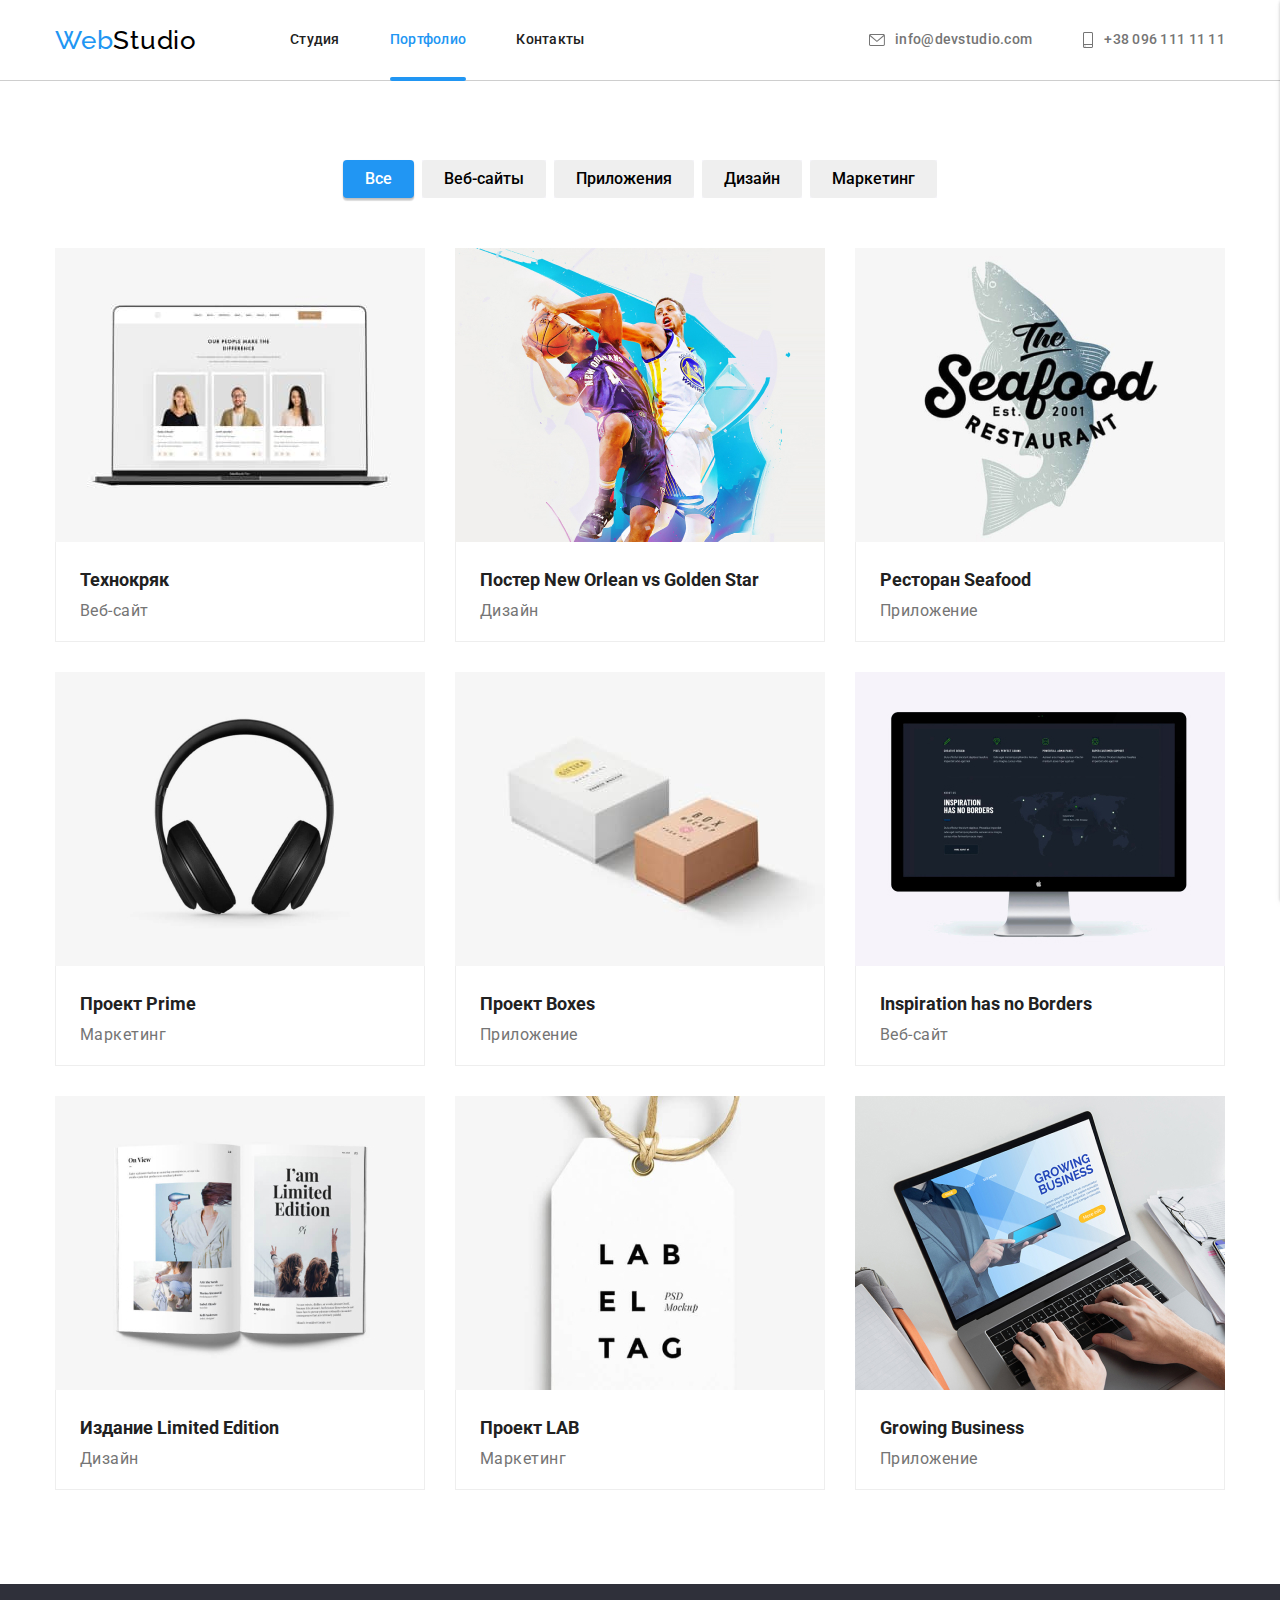
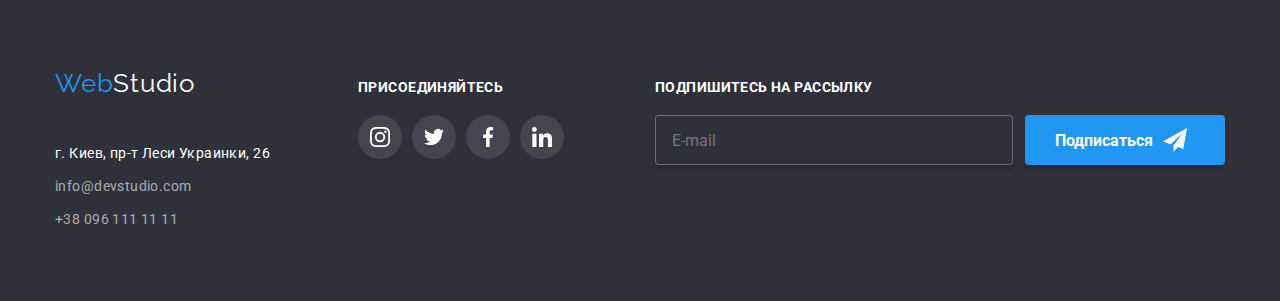
==== commit dffa3cdd: "mobile menu" ====
--- a/portfolio.html
+++ b/portfolio.html
@@ -48,6 +48,68 @@
                 </li>
             </ul>
         </div>
+    <!--MOBILE MENU OPENER-->
+    <button class="menu-button js-open-menu" aria-expanded="false" aria-controls="mobile__menu">
+        <svg class="menu-button__open" width="40" height="40" aria-label="Переключатель мобильного меню">
+            <use class="icon-menu" href="./images/icons.svg#icon-menu"></use>
+        </svg>
+    </button>
+    </div>
+
+    <!-- MOBILE MENU -->
+
+    <div class="menu-container js-menu-container" id="mobile-menu">
+        <!--MOBILE MENU CLOSER -->
+
+        <button class="menu-button js-close-menu" type="button">
+            <svg class="menu-button__close" width="40" height="40" aria-label="Переключатель мобильного меню">
+                <use class="icon-close" href="./images/icons.svg#icon-menu-close"></use>
+            </svg>
+        </button>
+
+        <div class="menu-box">
+            <div class="mobile-menu">
+                <nav class="mobile-nav">
+                    <ul class="mobile-nav__list">
+                        <li class="mobile-nav__item">
+                            <a href="./index.html" class="mobile-nav__link">Студия</a>
+                        </li>
+                        <li class="mobile-nav__item">
+                            <a href="./portfolio.html" class="mobile-nav__link mobile-nav__link--current">Портфолио</a>
+                        </li>
+                        <li class="mobile-nav__item">
+                            <a href="#" class="mobile-nav__link">Контакты</a>
+                        </li>
+                    </ul>
+                </nav>
+            </div>
+
+            <div class="mobile-socials">
+                <ul class="mobile-contacts">
+                    <li class="mobile-contacts__item">
+                        <a href="tel:+380961111111" class="mobile-contacts__tel">+38 096 111 11 11</a>
+                    </li>
+                    <li class="mobile-contacts__item">
+                        <a href="mailto:info@devstudio.com" class="mobile-contacts__mail">info@devstudio.com</a>
+                    </li>
+                </ul>
+                <ul class="mobile-socials__list">
+                    <li class="mobile-socials__item">
+                        <a class="mobile-socials__link" href="#">Instagram</a>
+                    </li>
+                    <li class="mobile-socials__item">
+                        <a class="mobile-socials__link" href="#">Twitter</a>
+                    </li>
+                    <li class="mobile-socials__item">
+                        <a class="mobile-socials__link" href="#">Facebook</a>
+                    </li>
+                    <li class="mobile-socials__item">
+                        <a class="mobile-socials__link" href="#">LinkedIn</a>
+                    </li>
+                </ul>
+            </div>
+        </div>
+    </div>
     </header>
 
     <!--Main-->
--- a/css/main.min.css
+++ b/css/main.min.css
@@ -1,2 +1,2 @@
-.post__title{font-weight:900;font-size:44px;line-height:1.36}.modal__title{font-weight:700;font-size:20px;line-height:1.15}.content__name{font-weight:700;font-size:18px;line-height:2}.modal__btn,.footer-form__submit-btn{font-weight:700;font-size:16px;line-height:1.87}.footer__social-title{font-weight:700;font-size:14px;line-height:1.14}.team__name,.filter,.filter__button{font-weight:500;font-size:16px;line-height:1.18}.team__name,.filter,.filter__button{font-weight:500;font-size:16px;line-height:1.62}.header,.site-nav__link{font-weight:500;font-size:14px;line-height:1.14}.content__text{font-weight:400;font-size:16px;line-height:1.87}.content__text{font-weight:400;font-size:16px;line-height:1.18}.comment::-webkit-input-placeholder,.modal-policy__text,.modal-policy__link{font-weight:400;font-size:14px;line-height:1.71}.comment:-ms-input-placeholder,.modal-policy__text,.modal-policy__link{font-weight:400;font-size:14px;line-height:1.71}.comment::-ms-input-placeholder,.modal-policy__text,.modal-policy__link{font-weight:400;font-size:14px;line-height:1.71}.comment::placeholder,.modal-policy__text,.modal-policy__link{font-weight:400;font-size:14px;line-height:1.71}.modal__label{font-weight:400;font-size:12px;line-height:1.16}body{color:#757575;background-color:#fff;font-family:"Roboto", sans-serif;font-weight:400;margin:0 auto}*,::after,::before{-webkit-box-sizing:border-box;box-sizing:border-box}h1,h2,h3,p{margin-bottom:0;margin-top:0}ul{list-style:none;padding:0;margin:0}a{color:#212121;text-decoration:none;cursor:pointer}img{display:block;max-width:100%;height:auto}.container{margin:0 auto;width:1200px;padding:0 15px}@media screen and (min-width: 480px){.container{width:480px}}@media screen and (min-width: 768px){.container{width:768px}}@media screen and (min-width: 1200px){.container{width:1200px}}.header{border-bottom:1px solid #cecece;letter-spacing:0.02em}.container-header{display:-webkit-box;display:-ms-flexbox;display:flex;-webkit-box-align:center;-ms-flex-align:center;align-items:center}.logo{display:-webkit-inline-box;display:-ms-inline-flexbox;display:inline-flex;padding-top:16px;padding-bottom:16px}@media screen and (min-width: 768px){.logo{display:-webkit-box;display:-ms-flexbox;display:flex;-webkit-box-align:center;-ms-flex-align:center;align-items:center;margin-right:88px;padding:26px 0}}@media screen and (min-width: 1200px){.logo{margin-right:93px;padding:24px 0}}.navigation{display:none}@media screen and (min-width: 768px){.navigation{display:-webkit-box;display:-ms-flexbox;display:flex;-webkit-box-align:center;-ms-flex-align:center;align-items:center;-webkit-box-orient:horizontal;-webkit-box-direction:normal;-ms-flex-direction:row;flex-direction:row}}@media screen and (min-width: 1200px){.navigation{display:-webkit-box;display:-ms-flexbox;display:flex;-webkit-box-orient:horizontal;-webkit-box-direction:normal;-ms-flex-direction:row;flex-direction:row;margin-right:188px}}.site-nav{color:#2196f3}.site-nav__link{position:relative}.site-nav__link--active{color:#2196f3}@media screen and (min-width: 768px){.site-nav{display:-webkit-box;display:-ms-flexbox;display:flex}}@media screen and (min-width: 768px){.site-nav__item:not(:last-child){margin-right:50px}}.site-nav__link{display:inline-block}@media screen and (min-width: 768px){.site-nav__link{display:-webkit-box;display:-ms-flexbox;display:flex;padding-top:32px;padding-bottom:32px;margin-bottom:0}.site-nav__link:hover,.site-nav__link:focus{color:#2196f3}}@media screen and (min-width: 768px){.site-nav__link:not(:last-child){margin-right:50px}}.site-nav__link--active{color:#2196f3}@media screen and (min-width: 768px){.site-nav__link--active{position:relative}}@media screen and (min-width: 768px){.site-nav__link--active::after{display:block;content:"";width:100%;height:4px;border-radius:2px;background-color:#2196f3;position:absolute;left:0;bottom:-1px}}.contacts{display:none}@media screen and (min-width: 768px){.contacts{display:-webkit-box;display:-ms-flexbox;display:flex;-webkit-box-orient:vertical;-webkit-box-direction:normal;-ms-flex-direction:column;flex-direction:column;margin-left:auto}}@media screen and (min-width: 1200px){.contacts{-webkit-box-orient:horizontal;-webkit-box-direction:normal;-ms-flex-direction:row;flex-direction:row}}@media screen and (min-width: 768px){.contacts__item:not(:last-child){margin-bottom:10px}}@media screen and (min-width: 1200px){.contacts__item:not(:last-child){margin-bottom:0;margin-right:50px}}@media screen and (min-width: 768px){.contacts__link{display:-webkit-box;display:-ms-flexbox;display:flex;-webkit-box-align:center;-ms-flex-align:center;align-items:center;font-weight:500;font-size:12px;line-height:1.16;letter-spacing:0.02em;color:#757575}.contacts__link:hover,.contacts__link:focus{color:#2196f3}}@media screen and (min-width: 1200px){.contacts__link{font-size:14px;line-height:1.14;padding:32px 0}}.contacts__icon{fill:currentColor}.contacts__icon{margin-right:10px}.post{background-color:#2f303a;padding-top:118px;padding-bottom:118px;background-image:-webkit-gradient(linear, left top, left bottom, from(rgba(47,48,58,0.4)), to(rgba(47,48,58,0.4))),url(../images/mobile-hero/hero1x.jpg);background-image:linear-gradient(rgba(47,48,58,0.4), rgba(47,48,58,0.4)),url(../images/mobile-hero/hero1x.jpg);background-repeat:no-repeat;background-position:center;background-size:cover}@media (min-device-pixel-ratio: 2), (-webkit-min-device-pixel-ratio: 2), (min-resolution: 192dpi), (min-resolution: 2dppx){.post{background-image:-webkit-gradient(linear, left top, left bottom, from(rgba(47,48,58,0.4)), to(rgba(47,48,58,0.4))),url(../images/mobile-hero/hero2x.jpg);background-image:linear-gradient(rgba(47,48,58,0.4), rgba(47,48,58,0.4)),url(../images/mobile-hero/hero2x.jpg)}}@media (min-device-pixel-ratio: 3), (-webkit-min-device-pixel-ratio: 3), (min-resolution: 288dpi), (min-resolution: 3dppx){.post{background-image:-webkit-gradient(linear, left top, left bottom, from(rgba(47,48,58,0.4)), to(rgba(47,48,58,0.4))),url(../images/mobile-hero/hero3x.jpg);background-image:linear-gradient(rgba(47,48,58,0.4), rgba(47,48,58,0.4)),url(../images/mobile-hero/hero3x.jpg)}}@media screen and (min-width: 768px){.post{background-image:-webkit-gradient(linear, left top, left bottom, from(rgba(47,48,58,0.4)), to(rgba(47,48,58,0.4))),url(../images/tablet-hero/hero1x.jpg);background-image:linear-gradient(rgba(47,48,58,0.4), rgba(47,48,58,0.4)),url(../images/tablet-hero/hero1x.jpg);min-width:768px}}@media screen and (min-width: 768px) and (min-device-pixel-ratio: 2), screen and (min-width: 768px) and (-webkit-min-device-pixel-ratio: 2), screen and (min-width: 768px) and (min-resolution: 192dpi), screen and (min-width: 768px) and (min-resolution: 2dppx){.post{background-image:-webkit-gradient(linear, left top, left bottom, from(rgba(47,48,58,0.4)), to(rgba(47,48,58,0.4))),url(../images/tablet-hero/hero2x.jpg);background-image:linear-gradient(rgba(47,48,58,0.4), rgba(47,48,58,0.4)),url(../images/tablet-hero/hero2x.jpg)}}@media screen and (min-width: 768px) and (min-device-pixel-ratio: 3), screen and (min-width: 768px) and (-webkit-min-device-pixel-ratio: 3), screen and (min-width: 768px) and (min-resolution: 288dpi), screen and (min-width: 768px) and (min-resolution: 3dppx){.post{background-image:-webkit-gradient(linear, left top, left bottom, from(rgba(47,48,58,0.4)), to(rgba(47,48,58,0.4))),url(../images/tablet-hero/hero3x.jpg);background-image:linear-gradient(rgba(47,48,58,0.4), rgba(47,48,58,0.4)),url(../images/tablet-hero/hero3x.jpg)}}@media screen and (min-width: 1200px){.post{padding-top:200px;padding-bottom:200px;background-image:-webkit-gradient(linear, left top, left bottom, from(rgba(47,48,58,0.4)), to(rgba(47,48,58,0.4))),url(../images/desktop-hero/hero1x.jpg);background-image:linear-gradient(rgba(47,48,58,0.4), rgba(47,48,58,0.4)),url(../images/desktop-hero/hero1x.jpg);background-size:1600px}}@media screen and (min-width: 1200px) and (min-device-pixel-ratio: 2), screen and (min-width: 1200px) and (-webkit-min-device-pixel-ratio: 2), screen and (min-width: 1200px) and (min-resolution: 192dpi), screen and (min-width: 1200px) and (min-resolution: 2dppx){.post{background-image:-webkit-gradient(linear, left top, left bottom, from(rgba(47,48,58,0.4)), to(rgba(47,48,58,0.4))),url(../images/desktop-hero/hero2x.jpg);background-image:linear-gradient(rgba(47,48,58,0.4), rgba(47,48,58,0.4)),url(../images/desktop-hero/hero2x.jpg)}}@media screen and (min-width: 1200px) and (min-device-pixel-ratio: 2) and (min-device-pixel-ratio: 3), screen and (min-width: 1200px) and (-webkit-min-device-pixel-ratio: 2) and (min-device-pixel-ratio: 3), screen and (min-width: 1200px) and (min-resolution: 192dpi) and (min-device-pixel-ratio: 3), screen and (min-width: 1200px) and (min-resolution: 2dppx) and (min-device-pixel-ratio: 3), screen and (min-width: 1200px) and (min-device-pixel-ratio: 2) and (-webkit-min-device-pixel-ratio: 3), screen and (min-width: 1200px) and (min-device-pixel-ratio: 2) and (min-resolution: 288dpi), screen and (min-width: 1200px) and (-webkit-min-device-pixel-ratio: 2) and (-webkit-min-device-pixel-ratio: 3), screen and (min-width: 1200px) and (min-resolution: 192dpi) and (min-resolution: 288dpi), screen and (min-width: 1200px) and (min-resolution: 2dppx) and (min-resolution: 288dpi), screen and (min-width: 1200px) and (min-device-pixel-ratio: 2) and (min-resolution: 3dppx), screen and (min-width: 1200px) and (min-resolution: 192dpi) and (min-resolution: 3dppx), screen and (min-width: 1200px) and (min-resolution: 2dppx) and (min-resolution: 3dppx){.post{background-image:-webkit-gradient(linear, left top, left bottom, from(rgba(47,48,58,0.4)), to(rgba(47,48,58,0.4))),url(../images/desktop-hero/hero3x.jpg);background-image:linear-gradient(rgba(47,48,58,0.4), rgba(47,48,58,0.4)),url(../images/desktop-hero/hero3x.jpg)}}.post__title{color:#fff;text-align:center;text-transform:uppercase;margin-top:0;margin-bottom:30px}.post__button{color:#fff;background-color:#2196f3;margin:0 auto;padding:10px 30px;font-weight:bold;line-height:1.87;-webkit-box-shadow:0px 4px 4px rgba(0,0,0,0.25);box-shadow:0px 4px 4px rgba(0,0,0,0.25);border-radius:4px;border:none;min-width:200px;text-align:center;display:block}.post__button:hover,.post__button:focus{background-color:#188ce8;-webkit-box-shadow:0px 4px 4px rgba(0,0,0,0.15);box-shadow:0px 4px 4px rgba(0,0,0,0.15);border-radius:4px}.backdrop{position:fixed;top:0;left:0;width:100%;height:100%;-webkit-transition:opacity 250ms cubic-bezier(0.4, 0, 0.2, 1);transition:opacity 250ms cubic-bezier(0.4, 0, 0.2, 1);background-color:rgba(0,0,0,0.2)}.backdrop.is-hidden{opacity:0;visibility:hidden;pointer-events:none}.modal{position:absolute;top:50%;left:50%;-webkit-transform:translate(-50%, -50%);transform:translate(-50%, -50%);min-width:528px;min-height:581px;background-color:#fff;border-radius:4px;-webkit-box-shadow:0px 1px 3px rgba(0,0,0,0.12),0px 1px 1px rgba(0,0,0,0.14),0px 2px 1px rgba(0,0,0,0.2);box-shadow:0px 1px 3px rgba(0,0,0,0.12),0px 1px 1px rgba(0,0,0,0.14),0px 2px 1px rgba(0,0,0,0.2)}.modal__close-button{position:absolute;top:8px;right:8px;width:30px;height:30px;background-color:#fff;border:1px solid rgba(0,0,0,0.1);-webkit-box-sizing:border-box;box-sizing:border-box;cursor:pointer;border-radius:50%;background-image:url(./images/icons.svg#icon-close);background-repeat:no-repeat;background-position:center;display:-webkit-box;display:-ms-flexbox;display:flex;-webkit-box-align:center;-ms-flex-align:center;align-items:center}.modal__icon{fill:currentColor;-webkit-box-align:center;-ms-flex-align:center;align-items:center;-webkit-transition:color 250ms cubic-bezier(0.4, 0, 0.2, 1);transition:color 250ms cubic-bezier(0.4, 0, 0.2, 1);position:absolute;left:12px;top:28px;fill:#212121;-webkit-transition:fill 250ms cubic-bezier(0.4, 0, 0.2, 1);transition:fill 250ms cubic-bezier(0.4, 0, 0.2, 1)}.modal__form{padding:40px}.modal__title{font-family:"Roboto", sans-serif;text-align:center;letter-spacing:0.03em;color:#212121;margin-bottom:12px}.modal__label{display:-webkit-box;display:-ms-flexbox;display:flex;margin-bottom:4px;font-family:"Roboto", sans-serif;letter-spacing:0.01em;color:#757575}.modal__field{position:relative;margin-bottom:10px}.modal__input{padding:0;padding-left:42px;border:1px solid rgba(33,33,33,0.2);-webkit-box-sizing:border-box;box-sizing:border-box;border-radius:4px;height:40px;width:448px;cursor:pointer;-webkit-transition:border-color 250ms cubic-bezier(0.4, 0, 0.2, 1);transition:border-color 250ms cubic-bezier(0.4, 0, 0.2, 1)}.modal__close-icon{left:12px;top:28px;fill:#212121;-webkit-transition:fill 250ms cubic-bezier(0.4, 0, 0.2, 1);transition:fill 250ms cubic-bezier(0.4, 0, 0.2, 1)}.modal__btn{padding:10px 30px;min-width:200px;text-align:center;color:#fff;background-color:#2196f3;-webkit-box-shadow:0px 4px 4px rgba(0,0,0,0.15);box-shadow:0px 4px 4px rgba(0,0,0,0.15);border-radius:4px;border:none;display:block;margin:0 auto}.modal__icon:hover,.modal__icon:focus{color:#2196f3}.modal__close-icon:hover,.modal__close-icon:focus{fill:#2196f3}.comment{width:448px;height:120px;resize:none;padding:12px 16px;border:1px solid rgba(33,33,33,0.2);-webkit-box-sizing:border-box;box-sizing:border-box;border-radius:4px;margin-bottom:20px;cursor:pointer;-webkit-transition:border-color 250ms cubic-bezier(0.4, 0, 0.2, 1);transition:border-color 250ms cubic-bezier(0.4, 0, 0.2, 1)}.comment:focus{outline:none;border-color:#2196f3}.comment::-webkit-input-placeholder{font-family:"Roboto", sans-serif;letter-spacing:0.01em;color:rgba(117,117,117,0.5)}.comment:-ms-input-placeholder{font-family:"Roboto", sans-serif;letter-spacing:0.01em;color:rgba(117,117,117,0.5)}.comment::-ms-input-placeholder{font-family:"Roboto", sans-serif;letter-spacing:0.01em;color:rgba(117,117,117,0.5)}.comment::placeholder{font-family:"Roboto", sans-serif;letter-spacing:0.01em;color:rgba(117,117,117,0.5)}.modal__input:focus{outline:none;border-color:#2196f3}.modal-policy{display:-webkit-box;display:-ms-flexbox;display:flex;-webkit-box-pack:center;-ms-flex-pack:center;justify-content:center;-webkit-box-align:center;-ms-flex-align:center;align-items:center;margin-bottom:30px;border-radius:2px;cursor:pointer;-webkit-transition:-webkit-transform 250ms cubic-bezier(0.4, 0, 0.2, 1);transition:-webkit-transform 250ms cubic-bezier(0.4, 0, 0.2, 1);transition:transform 250ms cubic-bezier(0.4, 0, 0.2, 1);transition:transform 250ms cubic-bezier(0.4, 0, 0.2, 1), -webkit-transform 250ms cubic-bezier(0.4, 0, 0.2, 1)}.modal-policy__icon{width:16px;height:15px;border:2px solid #212121;border-radius:2px}.modal-policy__checkbox{position:absolute;width:1px;height:1px;margin:-1px;border:0;padding:0;clip:rect(0 0 0 0);overflow:hidden}.modal-policy__text{display:-webkit-box;display:-ms-flexbox;display:flex;margin-left:7px;-webkit-box-pack:center;-ms-flex-pack:center;justify-content:center;-webkit-box-align:center;-ms-flex-align:center;align-items:center;font-style:normal;letter-spacing:0.03em;color:#757575}.modal-policy__link{font-weight:normal;letter-spacing:0.03em;-webkit-text-decoration-line:underline;text-decoration-line:underline;color:#2196f3}.modal-policy__checkbox:checked+.modal-policy__icon{background-image:url(../images/icon-check.svg);background-size:cover;border:none}.modal__input:focus+.modal__icon{fill:#2196f3}.modal-policy__checkbox:focus{color:#2196f3;outline:1px solid #2196f3}.modal__btn:hover,.modal__btn:focus{background-color:#188ce8}.benefits{padding-top:94px;margin-bottom:0}.benefits__list{display:-webkit-box;display:-ms-flexbox;display:flex;-ms-flex-wrap:wrap;flex-wrap:wrap;-webkit-box-align:center;-ms-flex-align:center;align-items:center}.benefits__name{color:#212121;margin-bottom:10px;margin-top:30px;font-size:14px;line-height:1.14;text-transform:uppercase}@media screen and (max-width: 767px){.benefits__name{text-align:center}}.benefits__text{font-size:14px;line-height:1.71}@media screen and (max-width: 767px){.benefits__block{width:450px;margin-bottom:30px}}@media screen and (min-width: 768px){.benefits__block{width:354px;margin-bottom:30px;margin-right:auto}}@media screen and (min-width: 1200px){.benefits__block{width:270px}.benefits__block:not(:last-child){margin-right:30px}}.concern{display:-webkit-box;display:-ms-flexbox;display:flex;height:120px;border-radius:4px;background-size:contain;background:#f5f4fa;-webkit-box-pack:center;-ms-flex-pack:center;justify-content:center;-webkit-box-align:center;-ms-flex-align:center;align-items:center}.concern__icon{width:70px;height:70px}@media screen and (max-width: 1199px){.activity{display:none}}@media screen and (min-width: 1200px){.activity{color:#212121;padding-top:94px;padding-bottom:94px;-webkit-box-sizing:border-box;box-sizing:border-box}.activity__list{display:-webkit-box;display:-ms-flexbox;display:flex;-webkit-box-align:center;-ms-flex-align:center;align-items:center;-webkit-box-pack:justify;-ms-flex-pack:justify;justify-content:space-between}.activity__overlay{position:relative}.activity__overlay-title{font-weight:700;font-size:14px;line-height:1.14;text-align:center;text-transform:uppercase;letter-spacing:0.03em;color:#fff;background:rgba(47,48,58,0.8);display:-webkit-box;display:-ms-flexbox;display:flex;-webkit-box-pack:center;-ms-flex-pack:center;justify-content:center;-webkit-box-align:center;-ms-flex-align:center;align-items:center;position:absolute;bottom:0;left:0;width:100%;height:70px}.section-title{margin-bottom:50px;text-align:center;font-weight:700;font-size:36px;line-height:1.16;letter-spacing:0.03em}}.team{color:#212121;background-color:#f5f4fa;padding-top:94px;padding-bottom:94px}.team__list{width:100%}@media screen and (min-width: 768px){.team__list{display:-webkit-box;display:-ms-flexbox;display:flex;-ms-flex-wrap:wrap;flex-wrap:wrap}}.team__description{padding:30px 0;background-color:#fff;-webkit-box-shadow:0px 1px 3px RGB(0 0 0/12%),0px 1px 1px RGB(0 0 0/14%),0px 2px 1px RGB(0 0 0/20%);box-shadow:0px 1px 3px RGB(0 0 0/12%),0px 1px 1px RGB(0 0 0/14%),0px 2px 1px RGB(0 0 0/20%);border-radius:0px 0px 4px 4px}@media screen and (min-width: 1200px){.team__description{padding-bottom:30px}}.team__name{color:#212121;text-align:center;letter-spacing:0.03em;margin-bottom:10px}.team__function{text-align:center;letter-spacing:0.03em;color:#757575}.team__item{background-color:#fff;-webkit-box-shadow:0px 1px 3px RGB(0 0 0/12%),0px 1px 1px RGB(0 0 0/14%),0px 2px 1px RGB(0 0 0/20%);box-shadow:0px 1px 3px RGB(0 0 0/12%),0px 1px 1px RGB(0 0 0/14%),0px 2px 1px RGB(0 0 0/20%);border-radius:0px 0px 4px 4px}@media screen and (max-width: 767px){.team__item:not(:last-child){margin-bottom:30px}}@media screen and (min-width: 768px) and (max-width: 1199px){.team__item{width:calc((100% - 30px) / 2)}.team__item:not(:nth-child(2n)){margin-right:30px}.team__item:not(:nth-last-child(-n+2)){margin-bottom:30px}}@media screen and (min-width: 1200px){.team__item{-ms-flex-preferred-size:calc((100% - 3 * 30px) / 4);flex-basis:calc((100% - 3 * 30px) / 4)}.team__item:not(:last-child){margin-right:30px}}.social-list{margin-top:16px;display:-webkit-box;display:-ms-flexbox;display:flex;-webkit-box-pack:center;-ms-flex-pack:center;justify-content:center}.social-list__link{display:-webkit-box;display:-ms-flexbox;display:flex;-webkit-box-align:center;-ms-flex-align:center;align-items:center;-webkit-box-pack:center;-ms-flex-pack:center;justify-content:center;fill:#afb1b8;width:44px;height:44px;border-radius:50%;-webkit-transition:background-color 250ms cubic-bezier(0.4, 0, 0.2, 1),fill 250ms cubic-bezier(0.4, 0, 0.2, 1);transition:background-color 250ms cubic-bezier(0.4, 0, 0.2, 1),fill 250ms cubic-bezier(0.4, 0, 0.2, 1)}.social-list__icon{width:20px;height:20px;color:#afb1b8}.social-list__link:hover,.social-list__link:focus{fill:#fff;background-color:#2196f3}.social-list__item:not(:first-child){margin-left:10px}.social-list__item:hover .social-list__link{fill:#fff}.clients{color:#212121;margin:0;padding-top:60px;padding-bottom:60px}@media screen and (min-width: 1200px){.clients{padding-top:94px;padding-bottom:94px}}.clients__item{width:100%;margin-left:30px;margin-top:30px;-ms-flex-preferred-size:calc((100% - 60px) / 2);flex-basis:calc((100% - 60px) / 2)}.clients__item:not(:first-child){margin-left:30px}@media screen and (min-width: 768px){.clients__item{-ms-flex-preferred-size:calc((100% - 90px) / 3);flex-basis:calc((100% - 90px) / 3)}}@media screen and (min-width: 1200px){.clients__item{-ms-flex-preferred-size:calc((100% - 180px) / 6);flex-basis:calc((100% - 180px) / 6)}}.clients__list{display:-webkit-box;display:-ms-flexbox;display:flex;-ms-flex-wrap:wrap;flex-wrap:wrap;margin-left:-30px;margin-top:-30px}.clients__link{display:-webkit-box;display:-ms-flexbox;display:flex;-webkit-box-align:center;-ms-flex-align:center;align-items:center;-webkit-box-pack:center;-ms-flex-pack:center;justify-content:center;width:170px;height:92px;border:1px solid #afb1b8;-webkit-box-sizing:border-box;box-sizing:border-box;border-radius:4px;fill:#afb1b8;-webkit-transition:fill 250ms cubic-bezier(0.4, 0, 0.2, 1),border-color 250ms cubic-bezier(0.4, 0, 0.2, 1);transition:fill 250ms cubic-bezier(0.4, 0, 0.2, 1),border-color 250ms cubic-bezier(0.4, 0, 0.2, 1)}@media screen and (min-width: 480px){.clients__link{width:210px}}@media screen and (min-width: 768px){.clients__link{width:226px}}@media screen and (min-width: 1200px){.clients__link{width:170px}}.section-title{text-align:center;margin-bottom:30px}.clients__link:hover,.clients__link:focus{fill:#2196f3;border-color:#2196f3}.logo{color:#2196f3;margin-right:93px;font-family:Raleway;font-size:26px;line-height:1.19;letter-spacing:0.03em;text-decoration:none}.logo-indent{display:block;margin-bottom:20px}.logo-dark{color:#000}.logo-light{color:#fff}.footer{background-color:#2f303a;padding-top:60px;padding-bottom:60px}.footer__social-link-item{width:206px;height:80px;margin-left:70px}.footer__social-title{letter-spacing:0.03em;text-transform:uppercase;margin-bottom:20px;color:#fff}.footer__social-list{display:-webkit-box;display:-ms-flexbox;display:flex;-webkit-box-pack:justify;-ms-flex-pack:justify;justify-content:space-between}.footer__social-icon{width:20px;height:20px;fill:#fff}.footer__social-link{display:-webkit-box;display:-ms-flexbox;display:flex;-webkit-box-pack:center;-ms-flex-pack:center;justify-content:center;-webkit-box-align:center;-ms-flex-align:center;align-items:center;width:44px;height:44px;border-radius:50%;background-color:rgba(255,255,255,0.1);fill:#fff;-webkit-transition:background-color 250ms cubic-bezier(0.4, 0, 0.2, 1),fill 250ms cubic-bezier(0.4, 0, 0.2, 1);transition:background-color 250ms cubic-bezier(0.4, 0, 0.2, 1),fill 250ms cubic-bezier(0.4, 0, 0.2, 1)}.address{font-style:normal;letter-spacing:0.03em;text-decoration:none;color:rgba(255,255,255,0.6)}.address__item{margin-bottom:9px}.address__text{letter-spacing:0.03em;text-decoration:none;font-size:14px;color:#fff}.address__list{color:rgba(255,255,255,0.6);font-style:normal;font-size:14px;line-height:1.71;letter-spacing:0.03em;text-decoration:none}.address__link{color:rgba(255,255,255,0.6);font-style:normal;font-size:14px;line-height:1.71;letter-spacing:0.03em;text-decoration:none}.footer-wrapper{display:-webkit-box;display:-ms-flexbox;display:flex;margin:0 auto;-webkit-box-align:baseline;-ms-flex-align:baseline;align-items:baseline}.footer__social-link:focus,.footer__social-link:hover{background-color:#2196f3}.footer-form{margin-left:auto}.footer-form__form-field{display:-webkit-box;display:-ms-flexbox;display:flex}.footer-form__form-title{margin-bottom:20px}.footer-form__submit-btn{display:-webkit-box;display:-ms-flexbox;display:flex;-webkit-box-align:center;-ms-flex-align:center;align-items:center;margin-left:12px;padding:10px 30px;width:200px;height:50px;text-align:center;color:#fff;background-color:#2196f3;-webkit-box-shadow:0px 4px 4px rgba(0,0,0,0.15);box-shadow:0px 4px 4px rgba(0,0,0,0.15);border-radius:4px;border:none}.footer-form__btn-icon{fill:#fff;margin-left:10px}.footer-form__input{margin:0;height:50px;width:358px;padding-left:16px;color:#fff;background-color:#2f303a;border:1px solid rgba(255,255,255,0.3);-webkit-box-sizing:border-box;box-sizing:border-box;-webkit-box-shadow:0px 4px 4px rgba(0,0,0,0.15);box-shadow:0px 4px 4px rgba(0,0,0,0.15);border-radius:4px}.footer-form__submit-btn:hover,.footer-form__submit-btn:focus{background-color:#188ce8;-webkit-box-shadow:0px 4px 4px rgba(0,0,0,0.15);box-shadow:0px 4px 4px rgba(0,0,0,0.15)}.work-block{padding-top:60px;padding-bottom:60px}@media screen and (min-width: 1200px){.work-block{padding-top:94px;padding-bottom:94px}}.filter{display:-webkit-box;display:-ms-flexbox;display:flex;-webkit-box-pack:start;-ms-flex-pack:start;justify-content:flex-start;-ms-flex-wrap:wrap;flex-wrap:wrap;color:#f5f4fa;font-size:16px;line-height:1.62;letter-spacing:0.03em;margin-bottom:40px;margin-left:-8px;margin-top:-15px;border-radius:4px}@media screen and (min-width: 768px){.filter{margin-bottom:30px;-webkit-box-pack:center;-ms-flex-pack:center;justify-content:center}}@media screen and (min-width: 1200px){.filter{margin-bottom:50px;-webkit-box-pack:center;-ms-flex-pack:center;justify-content:center}}.filter__button{padding:6px 22px;border-radius:4px;border:none;cursor:pointer;-webkit-transition:background-color 250ms cubic-bezier(0.4, 0, 0.2, 1),color 250ms cubic-bezier(0.4, 0, 0.2, 1),-webkit-box-shadow 250ms cubic-bezier(0.4, 0, 0.2, 1);transition:background-color 250ms cubic-bezier(0.4, 0, 0.2, 1),color 250ms cubic-bezier(0.4, 0, 0.2, 1),-webkit-box-shadow 250ms cubic-bezier(0.4, 0, 0.2, 1);transition:background-color 250ms cubic-bezier(0.4, 0, 0.2, 1),box-shadow 250ms cubic-bezier(0.4, 0, 0.2, 1),color 250ms cubic-bezier(0.4, 0, 0.2, 1);transition:background-color 250ms cubic-bezier(0.4, 0, 0.2, 1),box-shadow 250ms cubic-bezier(0.4, 0, 0.2, 1),color 250ms cubic-bezier(0.4, 0, 0.2, 1),-webkit-box-shadow 250ms cubic-bezier(0.4, 0, 0.2, 1)}.filter__button--current{background-color:#2196f3;color:#fff;-webkit-box-shadow:0px 3px 1px rgba(0,0,0,0.1),0px 1px 2px rgba(0,0,0,0.08),0px 2px 2px rgba(0,0,0,0.12);box-shadow:0px 3px 1px rgba(0,0,0,0.1),0px 1px 2px rgba(0,0,0,0.08),0px 2px 2px rgba(0,0,0,0.12);border-radius:4px}.filter__button-line{background-color:#f5f4fa;margin-left:8px;margin-top:15px}@media screen and (min-width: 768px){.filter__button-line{margin-top:0}}.filter__button:focus,.filter__button:hover{color:#fff}.filter__button:focus,.filter__button:hover{background-color:#2196f3;-webkit-box-shadow:0px 3px 1px rgba(0,0,0,0.1),0px 1px 2px rgba(0,0,0,0.08),0px 2px 2px rgba(0,0,0,0.12);box-shadow:0px 3px 1px rgba(0,0,0,0.1),0px 1px 2px rgba(0,0,0,0.08),0px 2px 2px rgba(0,0,0,0.12);border-radius:4px}.content{margin-top:-30px;margin-right:-30px;display:-webkit-box;display:-ms-flexbox;display:flex;-ms-flex-wrap:wrap;flex-wrap:wrap}.content__link{display:block}.content__item{display:block;margin-top:30px;margin-right:30px}@media screen and (max-width: 767px){.content__item{width:450px}}@media screen and (max-width: 768px){.content__item{width:354px}}@media screen and (max-width: 1200px){.content__item{width:370px;-ms-flex-preferred-size:calc(100% / 3 - 30px);flex-basis:calc(100% / 3 - 30px)}}.content__title{display:block;padding:20px 24px;border-right:1px solid #eee;border-bottom:1px solid #eee;border-left:1px solid #eee}.content__name{margin-bottom:4px;color:#212121}.content__text{letter-spacing:0.03em;color:#757575}.content__link:hover,.content__link:focus{background:#fff;-webkit-box-sizing:border-box;box-sizing:border-box;-webkit-box-shadow:0px 1px 1px RGB(0 0 0/12%),0px 4px 4px RGB(0 0 0/6%),1px 4px 6px RGB(0 0 0/16%);box-shadow:0px 1px 1px RGB(0 0 0/12%),0px 4px 4px RGB(0 0 0/6%),1px 4px 6px RGB(0 0 0/16%)}.product-thumb{position:relative;overflow:hidden}.product-thumb__actions{position:absolute;top:0;left:0;display:-webkit-box;display:-ms-flexbox;display:flex;-webkit-transform:translateY(100%);transform:translateY(100%);padding:63px 24px;font-size:18px;letter-spacing:0.03em;line-height:1.6;background:#2196f3;color:#fff;opacity:0;-webkit-transition:opacity 250ms linear, -webkit-transform 250ms linear;transition:opacity 250ms linear, -webkit-transform 250ms linear;transition:transform 250ms linear, opacity 250ms linear;transition:transform 250ms linear, opacity 250ms linear, -webkit-transform 250ms linear}.content__link:hover .product-thumb__actions{-webkit-transform:translateY(0%);transform:translateY(0%);opacity:1}.menu-container{position:fixed;top:0;right:0;width:100%;height:100%;background:#ffffff;-webkit-box-shadow:0px 4px 8px rgba(0,0,0,0.04),0px 2px 4px rgba(0,0,0,0.08),0px 1px 3px rgba(0,0,0,0.16);box-shadow:0px 4px 8px rgba(0,0,0,0.04),0px 2px 4px rgba(0,0,0,0.08),0px 1px 3px rgba(0,0,0,0.16);z-index:999;-webkit-transform:translateX(100%);transform:translateX(100%);-webkit-transition:-webkit-transform 250ms cubic-bezier(0.4, 0, 0.2, 1);transition:-webkit-transform 250ms cubic-bezier(0.4, 0, 0.2, 1);transition:transform 250ms cubic-bezier(0.4, 0, 0.2, 1);transition:transform 250ms cubic-bezier(0.4, 0, 0.2, 1), -webkit-transform 250ms cubic-bezier(0.4, 0, 0.2, 1)}.menu-container.is-open{-webkit-transform:translateX(0%);transform:translateX(0%)}.menu-button{position:absolute;min-height:40px;min-width:40px;-webkit-box-align:center;-ms-flex-align:center;align-items:center;-webkit-box-pack:center;-ms-flex-pack:center;justify-content:center;top:10px;right:2px;margin:0;background-color:transparent;cursor:pointer;border:none;border-radius:50%;outline:none}@media (max-width: 767px){.site-nav,.contact-nav{display:none}}@media (min-width: 768px){.menu-button,.menu-container{display:none}}.menu-button__close,.menu-button__menu{fill:currentColor;-webkit-transition:color 250ms cubic-bezier(0.4, 0, 0.2, 1);transition:color 250ms cubic-bezier(0.4, 0, 0.2, 1)}.menu-button__close:active,.menu-button__menu:active{color:#2196f3}.menu-box{padding:48px 40px;-webkit-box-pack:justify;-ms-flex-pack:justify;justify-content:space-between}.mobile-socials{display:-webkit-box;display:-ms-flexbox;display:flex;-webkit-box-orient:vertical;-webkit-box-direction:normal;-ms-flex-direction:column;flex-direction:column;-webkit-box-pack:justify;-ms-flex-pack:justify;justify-content:space-between}.mobile-menu__item{display:block;padding-top:16px;padding-bottom:16px}.mobile-menu__item:first-child{padding-top:0}.mobile-menu__nav{display:block;font-style:normal;font-weight:500;font-size:40px;line-height:1.17;letter-spacing:0.02em;color:#212121}.mobile-menu__tel{margin-top:30%}.mobile-menu__tel{font-style:normal;font-weight:500;font-size:34px;line-height:1.17;letter-spacing:0.02em;color:#2196f3}.mobile-menu__mail{font-weight:500;font-size:24px;line-height:1.16;letter-spacing:0.02em;color:#757575}.mobile-socials__link{margin:0;padding-left:9px;padding-right:10px;border-right:1px solid rgba(33,33,33,0.2);font-style:normal;font-weight:500;font-size:18px;line-height:1.22;letter-spacing:0.02em;color:#2196f3}.mobile-socials__link:last-child{border-right:none}.mobile-socials__link:first-child{padding-left:0}
+.post__title{font-weight:900;font-size:44px;line-height:1.36}.modal__title{font-weight:700;font-size:20px;line-height:1.15}.content__name{font-weight:700;font-size:18px;line-height:2}.modal__btn,.footer-form__submit-btn{font-weight:700;font-size:16px;line-height:1.87}.footer__social-title{font-weight:700;font-size:14px;line-height:1.14}.team__name,.filter,.filter__button{font-weight:500;font-size:16px;line-height:1.18}.team__name,.filter,.filter__button{font-weight:500;font-size:16px;line-height:1.62}.header,.site-nav__link{font-weight:500;font-size:14px;line-height:1.14}.content__text{font-weight:400;font-size:16px;line-height:1.87}.content__text{font-weight:400;font-size:16px;line-height:1.18}.comment::-webkit-input-placeholder,.modal-policy__text,.modal-policy__link{font-weight:400;font-size:14px;line-height:1.71}.comment:-ms-input-placeholder,.modal-policy__text,.modal-policy__link{font-weight:400;font-size:14px;line-height:1.71}.comment::-ms-input-placeholder,.modal-policy__text,.modal-policy__link{font-weight:400;font-size:14px;line-height:1.71}.comment::placeholder,.modal-policy__text,.modal-policy__link{font-weight:400;font-size:14px;line-height:1.71}.modal__label{font-weight:400;font-size:12px;line-height:1.16}body{color:#757575;background-color:#fff;font-family:"Roboto", sans-serif;font-weight:400;margin:0 auto}*,::after,::before{-webkit-box-sizing:border-box;box-sizing:border-box}h1,h2,h3,p{margin-bottom:0;margin-top:0}ul{list-style:none;padding:0;margin:0}a{color:#212121;text-decoration:none;cursor:pointer}img{display:block;max-width:100%;height:auto}.container{margin:0 auto;width:1200px;padding:0 15px}@media screen and (min-width: 480px){.container{width:480px}}@media screen and (min-width: 768px){.container{width:768px}}@media screen and (min-width: 1200px){.container{width:1200px}}.header{border-bottom:1px solid #cecece;letter-spacing:0.02em}.container-header{display:-webkit-box;display:-ms-flexbox;display:flex;-webkit-box-align:center;-ms-flex-align:center;align-items:center}.logo{display:-webkit-inline-box;display:-ms-inline-flexbox;display:inline-flex;padding-top:16px;padding-bottom:16px}@media screen and (min-width: 768px){.logo{display:-webkit-box;display:-ms-flexbox;display:flex;-webkit-box-align:center;-ms-flex-align:center;align-items:center;margin-right:88px;padding:26px 0}}@media screen and (min-width: 1200px){.logo{margin-right:93px;padding:24px 0}}.navigation{display:none}@media screen and (min-width: 768px){.navigation{display:-webkit-box;display:-ms-flexbox;display:flex;-webkit-box-align:center;-ms-flex-align:center;align-items:center;-webkit-box-orient:horizontal;-webkit-box-direction:normal;-ms-flex-direction:row;flex-direction:row}}@media screen and (min-width: 1200px){.navigation{display:-webkit-box;display:-ms-flexbox;display:flex;-webkit-box-orient:horizontal;-webkit-box-direction:normal;-ms-flex-direction:row;flex-direction:row;margin-right:188px}}.site-nav{color:#2196f3}.site-nav__link{position:relative}.site-nav__link--active{color:#2196f3}@media screen and (min-width: 768px){.site-nav{display:-webkit-box;display:-ms-flexbox;display:flex}}@media screen and (min-width: 768px){.site-nav__item:not(:last-child){margin-right:50px}}.site-nav__link{display:inline-block}@media screen and (min-width: 768px){.site-nav__link{display:-webkit-box;display:-ms-flexbox;display:flex;padding-top:32px;padding-bottom:32px;margin-bottom:0}.site-nav__link:hover,.site-nav__link:focus{color:#2196f3}}@media screen and (min-width: 768px){.site-nav__link:not(:last-child){margin-right:50px}}.site-nav__link--active{color:#2196f3}@media screen and (min-width: 768px){.site-nav__link--active{position:relative}}@media screen and (min-width: 768px){.site-nav__link--active::after{display:block;content:"";width:100%;height:4px;border-radius:2px;background-color:#2196f3;position:absolute;left:0;bottom:-1px}}.contacts{display:none}@media screen and (min-width: 768px){.contacts{display:-webkit-box;display:-ms-flexbox;display:flex;-webkit-box-orient:vertical;-webkit-box-direction:normal;-ms-flex-direction:column;flex-direction:column;margin-left:auto}}@media screen and (min-width: 1200px){.contacts{-webkit-box-orient:horizontal;-webkit-box-direction:normal;-ms-flex-direction:row;flex-direction:row}}@media screen and (min-width: 768px){.contacts__item:not(:last-child){margin-bottom:10px}}@media screen and (min-width: 1200px){.contacts__item:not(:last-child){margin-bottom:0;margin-right:50px}}@media screen and (min-width: 768px){.contacts__link{display:-webkit-box;display:-ms-flexbox;display:flex;-webkit-box-align:center;-ms-flex-align:center;align-items:center;font-weight:500;font-size:12px;line-height:1.16;letter-spacing:0.02em;color:#757575}.contacts__link:hover,.contacts__link:focus{color:#2196f3}}@media screen and (min-width: 1200px){.contacts__link{font-size:14px;line-height:1.14;padding:32px 0}}.contacts__icon{fill:currentColor}.contacts__icon{margin-right:10px}.post{background-color:#2f303a;padding-top:118px;padding-bottom:118px;background-image:-webkit-gradient(linear, left top, left bottom, from(rgba(47,48,58,0.4)), to(rgba(47,48,58,0.4))),url(../images/mobile-hero/hero1x.jpg);background-image:linear-gradient(rgba(47,48,58,0.4), rgba(47,48,58,0.4)),url(../images/mobile-hero/hero1x.jpg);background-repeat:no-repeat;background-position:center;background-size:cover}@media (min-device-pixel-ratio: 2), (-webkit-min-device-pixel-ratio: 2), (min-resolution: 192dpi), (min-resolution: 2dppx){.post{background-image:-webkit-gradient(linear, left top, left bottom, from(rgba(47,48,58,0.4)), to(rgba(47,48,58,0.4))),url(../images/mobile-hero/hero2x.jpg);background-image:linear-gradient(rgba(47,48,58,0.4), rgba(47,48,58,0.4)),url(../images/mobile-hero/hero2x.jpg)}}@media (min-device-pixel-ratio: 3), (-webkit-min-device-pixel-ratio: 3), (min-resolution: 288dpi), (min-resolution: 3dppx){.post{background-image:-webkit-gradient(linear, left top, left bottom, from(rgba(47,48,58,0.4)), to(rgba(47,48,58,0.4))),url(../images/mobile-hero/hero3x.jpg);background-image:linear-gradient(rgba(47,48,58,0.4), rgba(47,48,58,0.4)),url(../images/mobile-hero/hero3x.jpg)}}@media screen and (min-width: 768px){.post{background-image:-webkit-gradient(linear, left top, left bottom, from(rgba(47,48,58,0.4)), to(rgba(47,48,58,0.4))),url(../images/tablet-hero/hero1x.jpg);background-image:linear-gradient(rgba(47,48,58,0.4), rgba(47,48,58,0.4)),url(../images/tablet-hero/hero1x.jpg);min-width:768px}}@media screen and (min-width: 768px) and (min-device-pixel-ratio: 2), screen and (min-width: 768px) and (-webkit-min-device-pixel-ratio: 2), screen and (min-width: 768px) and (min-resolution: 192dpi), screen and (min-width: 768px) and (min-resolution: 2dppx){.post{background-image:-webkit-gradient(linear, left top, left bottom, from(rgba(47,48,58,0.4)), to(rgba(47,48,58,0.4))),url(../images/tablet-hero/hero2x.jpg);background-image:linear-gradient(rgba(47,48,58,0.4), rgba(47,48,58,0.4)),url(../images/tablet-hero/hero2x.jpg)}}@media screen and (min-width: 768px) and (min-device-pixel-ratio: 3), screen and (min-width: 768px) and (-webkit-min-device-pixel-ratio: 3), screen and (min-width: 768px) and (min-resolution: 288dpi), screen and (min-width: 768px) and (min-resolution: 3dppx){.post{background-image:-webkit-gradient(linear, left top, left bottom, from(rgba(47,48,58,0.4)), to(rgba(47,48,58,0.4))),url(../images/tablet-hero/hero3x.jpg);background-image:linear-gradient(rgba(47,48,58,0.4), rgba(47,48,58,0.4)),url(../images/tablet-hero/hero3x.jpg)}}@media screen and (min-width: 1200px){.post{padding-top:200px;padding-bottom:200px;background-image:-webkit-gradient(linear, left top, left bottom, from(rgba(47,48,58,0.4)), to(rgba(47,48,58,0.4))),url(../images/desktop-hero/hero1x.jpg);background-image:linear-gradient(rgba(47,48,58,0.4), rgba(47,48,58,0.4)),url(../images/desktop-hero/hero1x.jpg);background-size:1600px}}@media screen and (min-width: 1200px) and (min-device-pixel-ratio: 2), screen and (min-width: 1200px) and (-webkit-min-device-pixel-ratio: 2), screen and (min-width: 1200px) and (min-resolution: 192dpi), screen and (min-width: 1200px) and (min-resolution: 2dppx){.post{background-image:-webkit-gradient(linear, left top, left bottom, from(rgba(47,48,58,0.4)), to(rgba(47,48,58,0.4))),url(../images/desktop-hero/hero2x.jpg);background-image:linear-gradient(rgba(47,48,58,0.4), rgba(47,48,58,0.4)),url(../images/desktop-hero/hero2x.jpg)}}@media screen and (min-width: 1200px) and (min-device-pixel-ratio: 2) and (min-device-pixel-ratio: 3), screen and (min-width: 1200px) and (-webkit-min-device-pixel-ratio: 2) and (min-device-pixel-ratio: 3), screen and (min-width: 1200px) and (min-resolution: 192dpi) and (min-device-pixel-ratio: 3), screen and (min-width: 1200px) and (min-resolution: 2dppx) and (min-device-pixel-ratio: 3), screen and (min-width: 1200px) and (min-device-pixel-ratio: 2) and (-webkit-min-device-pixel-ratio: 3), screen and (min-width: 1200px) and (min-device-pixel-ratio: 2) and (min-resolution: 288dpi), screen and (min-width: 1200px) and (-webkit-min-device-pixel-ratio: 2) and (-webkit-min-device-pixel-ratio: 3), screen and (min-width: 1200px) and (min-resolution: 192dpi) and (min-resolution: 288dpi), screen and (min-width: 1200px) and (min-resolution: 2dppx) and (min-resolution: 288dpi), screen and (min-width: 1200px) and (min-device-pixel-ratio: 2) and (min-resolution: 3dppx), screen and (min-width: 1200px) and (min-resolution: 192dpi) and (min-resolution: 3dppx), screen and (min-width: 1200px) and (min-resolution: 2dppx) and (min-resolution: 3dppx){.post{background-image:-webkit-gradient(linear, left top, left bottom, from(rgba(47,48,58,0.4)), to(rgba(47,48,58,0.4))),url(../images/desktop-hero/hero3x.jpg);background-image:linear-gradient(rgba(47,48,58,0.4), rgba(47,48,58,0.4)),url(../images/desktop-hero/hero3x.jpg)}}.post__title{color:#fff;text-align:center;text-transform:uppercase;margin-top:0;margin-bottom:30px}.post__button{color:#fff;background-color:#2196f3;margin:0 auto;padding:10px 30px;font-weight:bold;line-height:1.87;-webkit-box-shadow:0px 4px 4px rgba(0,0,0,0.25);box-shadow:0px 4px 4px rgba(0,0,0,0.25);border-radius:4px;border:none;min-width:200px;text-align:center;display:block}.post__button:hover,.post__button:focus{background-color:#188ce8;-webkit-box-shadow:0px 4px 4px rgba(0,0,0,0.15);box-shadow:0px 4px 4px rgba(0,0,0,0.15);border-radius:4px}.backdrop{position:fixed;top:0;left:0;width:100%;height:100%;-webkit-transition:opacity 250ms cubic-bezier(0.4, 0, 0.2, 1);transition:opacity 250ms cubic-bezier(0.4, 0, 0.2, 1);background-color:rgba(0,0,0,0.2)}.backdrop.is-hidden{opacity:0;visibility:hidden;pointer-events:none}.modal{position:absolute;top:50%;left:50%;-webkit-transform:translate(-50%, -50%);transform:translate(-50%, -50%);min-width:528px;min-height:581px;background-color:#fff;border-radius:4px;-webkit-box-shadow:0px 1px 3px rgba(0,0,0,0.12),0px 1px 1px rgba(0,0,0,0.14),0px 2px 1px rgba(0,0,0,0.2);box-shadow:0px 1px 3px rgba(0,0,0,0.12),0px 1px 1px rgba(0,0,0,0.14),0px 2px 1px rgba(0,0,0,0.2)}.modal__close-button{position:absolute;top:8px;right:8px;width:30px;height:30px;background-color:#fff;border:1px solid rgba(0,0,0,0.1);-webkit-box-sizing:border-box;box-sizing:border-box;cursor:pointer;border-radius:50%;background-image:url(./images/icons.svg#icon-close);background-repeat:no-repeat;background-position:center;display:-webkit-box;display:-ms-flexbox;display:flex;-webkit-box-align:center;-ms-flex-align:center;align-items:center}.modal__icon{fill:currentColor;-webkit-box-align:center;-ms-flex-align:center;align-items:center;-webkit-transition:color 250ms cubic-bezier(0.4, 0, 0.2, 1);transition:color 250ms cubic-bezier(0.4, 0, 0.2, 1);position:absolute;left:12px;top:28px;fill:#212121;-webkit-transition:fill 250ms cubic-bezier(0.4, 0, 0.2, 1);transition:fill 250ms cubic-bezier(0.4, 0, 0.2, 1)}.modal__form{padding:40px}.modal__title{font-family:"Roboto", sans-serif;text-align:center;letter-spacing:0.03em;color:#212121;margin-bottom:12px}.modal__label{display:-webkit-box;display:-ms-flexbox;display:flex;margin-bottom:4px;font-family:"Roboto", sans-serif;letter-spacing:0.01em;color:#757575}.modal__field{position:relative;margin-bottom:10px}.modal__input{padding:0;padding-left:42px;border:1px solid rgba(33,33,33,0.2);-webkit-box-sizing:border-box;box-sizing:border-box;border-radius:4px;height:40px;width:448px;cursor:pointer;-webkit-transition:border-color 250ms cubic-bezier(0.4, 0, 0.2, 1);transition:border-color 250ms cubic-bezier(0.4, 0, 0.2, 1)}.modal__close-icon{left:12px;top:28px;fill:#212121;-webkit-transition:fill 250ms cubic-bezier(0.4, 0, 0.2, 1);transition:fill 250ms cubic-bezier(0.4, 0, 0.2, 1)}.modal__btn{padding:10px 30px;min-width:200px;text-align:center;color:#fff;background-color:#2196f3;-webkit-box-shadow:0px 4px 4px rgba(0,0,0,0.15);box-shadow:0px 4px 4px rgba(0,0,0,0.15);border-radius:4px;border:none;display:block;margin:0 auto}.modal__icon:hover,.modal__icon:focus{color:#2196f3}.modal__close-icon:hover,.modal__close-icon:focus{fill:#2196f3}.comment{width:448px;height:120px;resize:none;padding:12px 16px;border:1px solid rgba(33,33,33,0.2);-webkit-box-sizing:border-box;box-sizing:border-box;border-radius:4px;margin-bottom:20px;cursor:pointer;-webkit-transition:border-color 250ms cubic-bezier(0.4, 0, 0.2, 1);transition:border-color 250ms cubic-bezier(0.4, 0, 0.2, 1)}.comment:focus{outline:none;border-color:#2196f3}.comment::-webkit-input-placeholder{font-family:"Roboto", sans-serif;letter-spacing:0.01em;color:rgba(117,117,117,0.5)}.comment:-ms-input-placeholder{font-family:"Roboto", sans-serif;letter-spacing:0.01em;color:rgba(117,117,117,0.5)}.comment::-ms-input-placeholder{font-family:"Roboto", sans-serif;letter-spacing:0.01em;color:rgba(117,117,117,0.5)}.comment::placeholder{font-family:"Roboto", sans-serif;letter-spacing:0.01em;color:rgba(117,117,117,0.5)}.modal__input:focus{outline:none;border-color:#2196f3}.modal-policy{display:-webkit-box;display:-ms-flexbox;display:flex;-webkit-box-pack:center;-ms-flex-pack:center;justify-content:center;-webkit-box-align:center;-ms-flex-align:center;align-items:center;margin-bottom:30px;border-radius:2px;cursor:pointer;-webkit-transition:-webkit-transform 250ms cubic-bezier(0.4, 0, 0.2, 1);transition:-webkit-transform 250ms cubic-bezier(0.4, 0, 0.2, 1);transition:transform 250ms cubic-bezier(0.4, 0, 0.2, 1);transition:transform 250ms cubic-bezier(0.4, 0, 0.2, 1), -webkit-transform 250ms cubic-bezier(0.4, 0, 0.2, 1)}.modal-policy__icon{width:16px;height:15px;border:2px solid #212121;border-radius:2px}.modal-policy__checkbox{position:absolute;width:1px;height:1px;margin:-1px;border:0;padding:0;clip:rect(0 0 0 0);overflow:hidden}.modal-policy__text{display:-webkit-box;display:-ms-flexbox;display:flex;margin-left:7px;-webkit-box-pack:center;-ms-flex-pack:center;justify-content:center;-webkit-box-align:center;-ms-flex-align:center;align-items:center;font-style:normal;letter-spacing:0.03em;color:#757575}.modal-policy__link{font-weight:normal;letter-spacing:0.03em;-webkit-text-decoration-line:underline;text-decoration-line:underline;color:#2196f3}.modal-policy__checkbox:checked+.modal-policy__icon{background-image:url(../images/icon-check.svg);background-size:cover;border:none}.modal__input:focus+.modal__icon{fill:#2196f3}.modal-policy__checkbox:focus{color:#2196f3;outline:1px solid #2196f3}.modal__btn:hover,.modal__btn:focus{background-color:#188ce8}.benefits{padding-top:94px;margin-bottom:0}.benefits__list{display:-webkit-box;display:-ms-flexbox;display:flex;-ms-flex-wrap:wrap;flex-wrap:wrap;-webkit-box-align:center;-ms-flex-align:center;align-items:center}.benefits__name{color:#212121;margin-bottom:10px;margin-top:30px;font-size:14px;line-height:1.14;text-transform:uppercase}@media screen and (max-width: 767px){.benefits__name{text-align:center}}.benefits__text{font-size:14px;line-height:1.71}@media screen and (max-width: 767px){.benefits__block{width:450px;margin-bottom:30px}}@media screen and (min-width: 768px){.benefits__block{width:354px;margin-bottom:30px;margin-right:auto}}@media screen and (min-width: 1200px){.benefits__block{width:270px}.benefits__block:not(:last-child){margin-right:30px}}.concern{display:-webkit-box;display:-ms-flexbox;display:flex;height:120px;border-radius:4px;background-size:contain;background:#f5f4fa;-webkit-box-pack:center;-ms-flex-pack:center;justify-content:center;-webkit-box-align:center;-ms-flex-align:center;align-items:center}.concern__icon{width:70px;height:70px}@media screen and (max-width: 1199px){.activity{display:none}}@media screen and (min-width: 1200px){.activity{color:#212121;padding-top:94px;padding-bottom:94px;-webkit-box-sizing:border-box;box-sizing:border-box}.activity__list{display:-webkit-box;display:-ms-flexbox;display:flex;-webkit-box-align:center;-ms-flex-align:center;align-items:center;-webkit-box-pack:justify;-ms-flex-pack:justify;justify-content:space-between}.activity__overlay{position:relative}.activity__overlay-title{font-weight:700;font-size:14px;line-height:1.14;text-align:center;text-transform:uppercase;letter-spacing:0.03em;color:#fff;background:rgba(47,48,58,0.8);display:-webkit-box;display:-ms-flexbox;display:flex;-webkit-box-pack:center;-ms-flex-pack:center;justify-content:center;-webkit-box-align:center;-ms-flex-align:center;align-items:center;position:absolute;bottom:0;left:0;width:100%;height:70px}.section-title{margin-bottom:50px;text-align:center;font-weight:700;font-size:36px;line-height:1.16;letter-spacing:0.03em}}.team{color:#212121;background-color:#f5f4fa;padding-top:94px;padding-bottom:94px}.team__list{width:100%}@media screen and (min-width: 768px){.team__list{display:-webkit-box;display:-ms-flexbox;display:flex;-ms-flex-wrap:wrap;flex-wrap:wrap}}.team__description{padding:30px 0;background-color:#fff;-webkit-box-shadow:0px 1px 3px RGB(0 0 0/12%),0px 1px 1px RGB(0 0 0/14%),0px 2px 1px RGB(0 0 0/20%);box-shadow:0px 1px 3px RGB(0 0 0/12%),0px 1px 1px RGB(0 0 0/14%),0px 2px 1px RGB(0 0 0/20%);border-radius:0px 0px 4px 4px}@media screen and (min-width: 1200px){.team__description{padding-bottom:30px}}.team__name{color:#212121;text-align:center;letter-spacing:0.03em;margin-bottom:10px}.team__function{text-align:center;letter-spacing:0.03em;color:#757575}.team__item{background-color:#fff;-webkit-box-shadow:0px 1px 3px RGB(0 0 0/12%),0px 1px 1px RGB(0 0 0/14%),0px 2px 1px RGB(0 0 0/20%);box-shadow:0px 1px 3px RGB(0 0 0/12%),0px 1px 1px RGB(0 0 0/14%),0px 2px 1px RGB(0 0 0/20%);border-radius:0px 0px 4px 4px}@media screen and (max-width: 767px){.team__item:not(:last-child){margin-bottom:30px}}@media screen and (min-width: 768px) and (max-width: 1199px){.team__item{width:calc((100% - 30px) / 2)}.team__item:not(:nth-child(2n)){margin-right:30px}.team__item:not(:nth-last-child(-n+2)){margin-bottom:30px}}@media screen and (min-width: 1200px){.team__item{-ms-flex-preferred-size:calc((100% - 3 * 30px) / 4);flex-basis:calc((100% - 3 * 30px) / 4)}.team__item:not(:last-child){margin-right:30px}}.social-list{margin-top:16px;display:-webkit-box;display:-ms-flexbox;display:flex;-webkit-box-pack:center;-ms-flex-pack:center;justify-content:center}.social-list__link{display:-webkit-box;display:-ms-flexbox;display:flex;-webkit-box-align:center;-ms-flex-align:center;align-items:center;-webkit-box-pack:center;-ms-flex-pack:center;justify-content:center;fill:#afb1b8;width:44px;height:44px;border-radius:50%;-webkit-transition:background-color 250ms cubic-bezier(0.4, 0, 0.2, 1),fill 250ms cubic-bezier(0.4, 0, 0.2, 1);transition:background-color 250ms cubic-bezier(0.4, 0, 0.2, 1),fill 250ms cubic-bezier(0.4, 0, 0.2, 1)}.social-list__icon{width:20px;height:20px;color:#afb1b8}.social-list__link:hover,.social-list__link:focus{fill:#fff;background-color:#2196f3}.social-list__item:not(:first-child){margin-left:10px}.social-list__item:hover .social-list__link{fill:#fff}.clients{color:#212121;margin:0;padding-top:60px;padding-bottom:60px}@media screen and (min-width: 1200px){.clients{padding-top:94px;padding-bottom:94px}}.clients__item{width:100%;margin-left:30px;margin-top:30px;-ms-flex-preferred-size:calc((100% - 60px) / 2);flex-basis:calc((100% - 60px) / 2)}.clients__item:not(:first-child){margin-left:30px}@media screen and (min-width: 768px){.clients__item{-ms-flex-preferred-size:calc((100% - 90px) / 3);flex-basis:calc((100% - 90px) / 3)}}@media screen and (min-width: 1200px){.clients__item{-ms-flex-preferred-size:calc((100% - 180px) / 6);flex-basis:calc((100% - 180px) / 6)}}.clients__list{display:-webkit-box;display:-ms-flexbox;display:flex;-ms-flex-wrap:wrap;flex-wrap:wrap;margin-left:-30px;margin-top:-30px}.clients__link{display:-webkit-box;display:-ms-flexbox;display:flex;-webkit-box-align:center;-ms-flex-align:center;align-items:center;-webkit-box-pack:center;-ms-flex-pack:center;justify-content:center;width:170px;height:92px;border:1px solid #afb1b8;-webkit-box-sizing:border-box;box-sizing:border-box;border-radius:4px;fill:#afb1b8;-webkit-transition:fill 250ms cubic-bezier(0.4, 0, 0.2, 1),border-color 250ms cubic-bezier(0.4, 0, 0.2, 1);transition:fill 250ms cubic-bezier(0.4, 0, 0.2, 1),border-color 250ms cubic-bezier(0.4, 0, 0.2, 1)}@media screen and (min-width: 480px){.clients__link{width:210px}}@media screen and (min-width: 768px){.clients__link{width:226px}}@media screen and (min-width: 1200px){.clients__link{width:170px}}.section-title{text-align:center;margin-bottom:30px}.clients__link:hover,.clients__link:focus{fill:#2196f3;border-color:#2196f3}.logo{color:#2196f3;margin-right:93px;font-family:Raleway;font-size:26px;line-height:1.19;letter-spacing:0.03em;text-decoration:none}.logo-indent{display:block;margin-bottom:20px}.logo-dark{color:#000}.logo-light{color:#fff}.footer{background-color:#2f303a;padding-top:60px;padding-bottom:60px}.footer__social-link-item{width:206px;height:80px;margin-left:70px}.footer__social-title{letter-spacing:0.03em;text-transform:uppercase;margin-bottom:20px;color:#fff}.footer__social-list{display:-webkit-box;display:-ms-flexbox;display:flex;-webkit-box-pack:justify;-ms-flex-pack:justify;justify-content:space-between}.footer__social-icon{width:20px;height:20px;fill:#fff}.footer__social-link{display:-webkit-box;display:-ms-flexbox;display:flex;-webkit-box-pack:center;-ms-flex-pack:center;justify-content:center;-webkit-box-align:center;-ms-flex-align:center;align-items:center;width:44px;height:44px;border-radius:50%;background-color:rgba(255,255,255,0.1);fill:#fff;-webkit-transition:background-color 250ms cubic-bezier(0.4, 0, 0.2, 1),fill 250ms cubic-bezier(0.4, 0, 0.2, 1);transition:background-color 250ms cubic-bezier(0.4, 0, 0.2, 1),fill 250ms cubic-bezier(0.4, 0, 0.2, 1)}.address{font-style:normal;letter-spacing:0.03em;text-decoration:none;color:rgba(255,255,255,0.6)}.address__item{margin-bottom:9px}.address__text{letter-spacing:0.03em;text-decoration:none;font-size:14px;color:#fff}.address__list{color:rgba(255,255,255,0.6);font-style:normal;font-size:14px;line-height:1.71;letter-spacing:0.03em;text-decoration:none}.address__link{color:rgba(255,255,255,0.6);font-style:normal;font-size:14px;line-height:1.71;letter-spacing:0.03em;text-decoration:none}.footer-wrapper{display:-webkit-box;display:-ms-flexbox;display:flex;margin:0 auto;-webkit-box-align:baseline;-ms-flex-align:baseline;align-items:baseline}.footer__social-link:focus,.footer__social-link:hover{background-color:#2196f3}.footer-form{margin-left:auto}.footer-form__form-field{display:-webkit-box;display:-ms-flexbox;display:flex}.footer-form__form-title{margin-bottom:20px}.footer-form__submit-btn{display:-webkit-box;display:-ms-flexbox;display:flex;-webkit-box-align:center;-ms-flex-align:center;align-items:center;margin-left:12px;padding:10px 30px;width:200px;height:50px;text-align:center;color:#fff;background-color:#2196f3;-webkit-box-shadow:0px 4px 4px rgba(0,0,0,0.15);box-shadow:0px 4px 4px rgba(0,0,0,0.15);border-radius:4px;border:none}.footer-form__btn-icon{fill:#fff;margin-left:10px}.footer-form__input{margin:0;height:50px;width:358px;padding-left:16px;color:#fff;background-color:#2f303a;border:1px solid rgba(255,255,255,0.3);-webkit-box-sizing:border-box;box-sizing:border-box;-webkit-box-shadow:0px 4px 4px rgba(0,0,0,0.15);box-shadow:0px 4px 4px rgba(0,0,0,0.15);border-radius:4px}.footer-form__submit-btn:hover,.footer-form__submit-btn:focus{background-color:#188ce8;-webkit-box-shadow:0px 4px 4px rgba(0,0,0,0.15);box-shadow:0px 4px 4px rgba(0,0,0,0.15)}.work-block{padding-top:60px;padding-bottom:60px}@media screen and (min-width: 1200px){.work-block{padding-top:94px;padding-bottom:94px}}.filter{display:-webkit-box;display:-ms-flexbox;display:flex;-webkit-box-pack:start;-ms-flex-pack:start;justify-content:flex-start;-ms-flex-wrap:wrap;flex-wrap:wrap;color:#f5f4fa;font-size:16px;line-height:1.62;letter-spacing:0.03em;margin-bottom:40px;margin-left:-8px;margin-top:-15px;border-radius:4px}@media screen and (min-width: 768px){.filter{margin-bottom:30px;-webkit-box-pack:center;-ms-flex-pack:center;justify-content:center}}@media screen and (min-width: 1200px){.filter{margin-bottom:50px;-webkit-box-pack:center;-ms-flex-pack:center;justify-content:center}}.filter__button{padding:6px 22px;border-radius:4px;border:none;cursor:pointer;-webkit-transition:background-color 250ms cubic-bezier(0.4, 0, 0.2, 1),color 250ms cubic-bezier(0.4, 0, 0.2, 1),-webkit-box-shadow 250ms cubic-bezier(0.4, 0, 0.2, 1);transition:background-color 250ms cubic-bezier(0.4, 0, 0.2, 1),color 250ms cubic-bezier(0.4, 0, 0.2, 1),-webkit-box-shadow 250ms cubic-bezier(0.4, 0, 0.2, 1);transition:background-color 250ms cubic-bezier(0.4, 0, 0.2, 1),box-shadow 250ms cubic-bezier(0.4, 0, 0.2, 1),color 250ms cubic-bezier(0.4, 0, 0.2, 1);transition:background-color 250ms cubic-bezier(0.4, 0, 0.2, 1),box-shadow 250ms cubic-bezier(0.4, 0, 0.2, 1),color 250ms cubic-bezier(0.4, 0, 0.2, 1),-webkit-box-shadow 250ms cubic-bezier(0.4, 0, 0.2, 1)}.filter__button--current{background-color:#2196f3;color:#fff;-webkit-box-shadow:0px 3px 1px rgba(0,0,0,0.1),0px 1px 2px rgba(0,0,0,0.08),0px 2px 2px rgba(0,0,0,0.12);box-shadow:0px 3px 1px rgba(0,0,0,0.1),0px 1px 2px rgba(0,0,0,0.08),0px 2px 2px rgba(0,0,0,0.12);border-radius:4px}.filter__button-line{background-color:#f5f4fa;margin-left:8px;margin-top:15px}@media screen and (min-width: 768px){.filter__button-line{margin-top:0}}.filter__button:focus,.filter__button:hover{color:#fff}.filter__button:focus,.filter__button:hover{background-color:#2196f3;-webkit-box-shadow:0px 3px 1px rgba(0,0,0,0.1),0px 1px 2px rgba(0,0,0,0.08),0px 2px 2px rgba(0,0,0,0.12);box-shadow:0px 3px 1px rgba(0,0,0,0.1),0px 1px 2px rgba(0,0,0,0.08),0px 2px 2px rgba(0,0,0,0.12);border-radius:4px}.content{margin-top:-30px;margin-right:-30px;display:-webkit-box;display:-ms-flexbox;display:flex;-ms-flex-wrap:wrap;flex-wrap:wrap}.content__link{display:block}.content__item{display:block;margin-top:30px;margin-right:30px}@media screen and (max-width: 767px){.content__item{width:450px}}@media screen and (max-width: 768px){.content__item{width:354px}}@media screen and (max-width: 1200px){.content__item{width:370px;-ms-flex-preferred-size:calc(100% / 3 - 30px);flex-basis:calc(100% / 3 - 30px)}}.content__title{display:block;padding:20px 24px;border-right:1px solid #eee;border-bottom:1px solid #eee;border-left:1px solid #eee}.content__name{margin-bottom:4px;color:#212121}.content__text{letter-spacing:0.03em;color:#757575}.content__link:hover,.content__link:focus{background:#fff;-webkit-box-sizing:border-box;box-sizing:border-box;-webkit-box-shadow:0px 1px 1px RGB(0 0 0/12%),0px 4px 4px RGB(0 0 0/6%),1px 4px 6px RGB(0 0 0/16%);box-shadow:0px 1px 1px RGB(0 0 0/12%),0px 4px 4px RGB(0 0 0/6%),1px 4px 6px RGB(0 0 0/16%)}.product-thumb{position:relative;overflow:hidden}.product-thumb__actions{position:absolute;top:0;left:0;display:-webkit-box;display:-ms-flexbox;display:flex;-webkit-transform:translateY(100%);transform:translateY(100%);padding:63px 24px;font-size:18px;letter-spacing:0.03em;line-height:1.6;background:#2196f3;color:#fff;opacity:0;-webkit-transition:opacity 250ms linear, -webkit-transform 250ms linear;transition:opacity 250ms linear, -webkit-transform 250ms linear;transition:transform 250ms linear, opacity 250ms linear;transition:transform 250ms linear, opacity 250ms linear, -webkit-transform 250ms linear}.content__link:hover .product-thumb__actions{-webkit-transform:translateY(0%);transform:translateY(0%);opacity:1}.menu-container{position:fixed;top:0;right:0;padding:48px 40px;width:100%;height:100%;background:#fff;-webkit-box-shadow:0px 4px 8px rgba(0,0,0,0.04),0px 2px 4px rgba(0,0,0,0.08),0px 1px 3px rgba(0,0,0,0.16);box-shadow:0px 4px 8px rgba(0,0,0,0.04),0px 2px 4px rgba(0,0,0,0.08),0px 1px 3px rgba(0,0,0,0.16);z-index:999;-webkit-transform:translateX(100%);transform:translateX(100%);-webkit-transition-duration:250ms;transition-duration:250ms;-webkit-transition-timing-function:cubic-bezier(0.4, 0, 0.2, 1);transition-timing-function:cubic-bezier(0.4, 0, 0.2, 1)}@media (min-width: 768px){.mobile-menu{display:none}}.menu-container.is-open{-webkit-transform:translateX(0%);transform:translateX(0%)}.menu-button{position:absolute;-webkit-box-align:center;-ms-flex-align:center;align-items:center;-webkit-box-pack:center;-ms-flex-pack:center;justify-content:center;top:10px;right:2px;margin:0;background-color:transparent;cursor:pointer;border:none;outline:none}@media (max-width: 767px){.menu-button .navigation,.menu-button .site-nav{display:none}}@media (min-width: 768px){.menu-button{display:none}}.menu-button__open{padding:0;background-color:transparent;margin-left:auto;border:none;cursor:pointer}.menu-button__close{position:absolute;top:10px;right:15px;padding:0;margin-left:auto;border:none;cursor:pointer}.icon-menu,.icon-close{-webkit-transition-duration:250ms;transition-duration:250ms;-webkit-transition-timing-function:cubic-bezier(0.4, 0, 0.2, 1);transition-timing-function:cubic-bezier(0.4, 0, 0.2, 1)}.menu-button:hover .icon-menu,.menu-button:focus .icon-menu,.menu-button:hover .icon-close,.menu-button:focus .icon-close{fill:#2196f3}​.menu-button__close,.menu-button__open{fill:currentColor;-webkit-transition-duration:250ms;transition-duration:250ms;-webkit-transition-timing-function:cubic-bezier(0.4, 0, 0.2, 1);transition-timing-function:cubic-bezier(0.4, 0, 0.2, 1)}.menu-button__close:active,.menu-button__open:active{color:#2196f3}.menu-box{display:-webkit-box;display:-ms-flexbox;display:flex;-webkit-box-orient:vertical;-webkit-box-direction:normal;-ms-flex-direction:column;flex-direction:column;height:100%;width:100%;-webkit-box-pack:justify;-ms-flex-pack:justify;justify-content:space-between}.mobile-nav__link{font-weight:500;font-size:40px;line-height:1.175;letter-spacing:0.02em;color:#212121;-webkit-transition-duration:250ms;transition-duration:250ms;-webkit-transition-timing-function:cubic-bezier(0.4, 0, 0.2, 1);transition-timing-function:cubic-bezier(0.4, 0, 0.2, 1)}.mobile-nav__link:hover,.mobile-nav__link:focus{color:#2196f3}.mobile-nav__item:not(:last-child){margin-bottom:32px}.mobile-nav__link--current{color:#2196f3}.mobile-contacts__tel{display:block;font-weight:500;font-size:34px;line-height:1.17;letter-spacing:0.02em;color:#2196f3;margin-bottom:32px}.mobile-contacts__mail{display:block;font-weight:500;font-size:24px;line-height:1.16;letter-spacing:0.02em;margin-bottom:64px;color:#757575}.mobile-socials__list{display:-webkit-box;display:-ms-flexbox;display:flex}.mobile-socials__link{display:inline-block;font-weight:500;font-size:18px;line-height:1.22;letter-spacing:0.02em;color:#2196f3}.mobile-socials__item:not(:last-child){border-right:1px solid rgba(33,33,33,0.2)}.mobile-socials__item:not(:first-child){padding-left:10px}.mobile-socials__item:not(:last-child){padding-right:10px}
 /*# sourceMappingURL=main.min.css.map */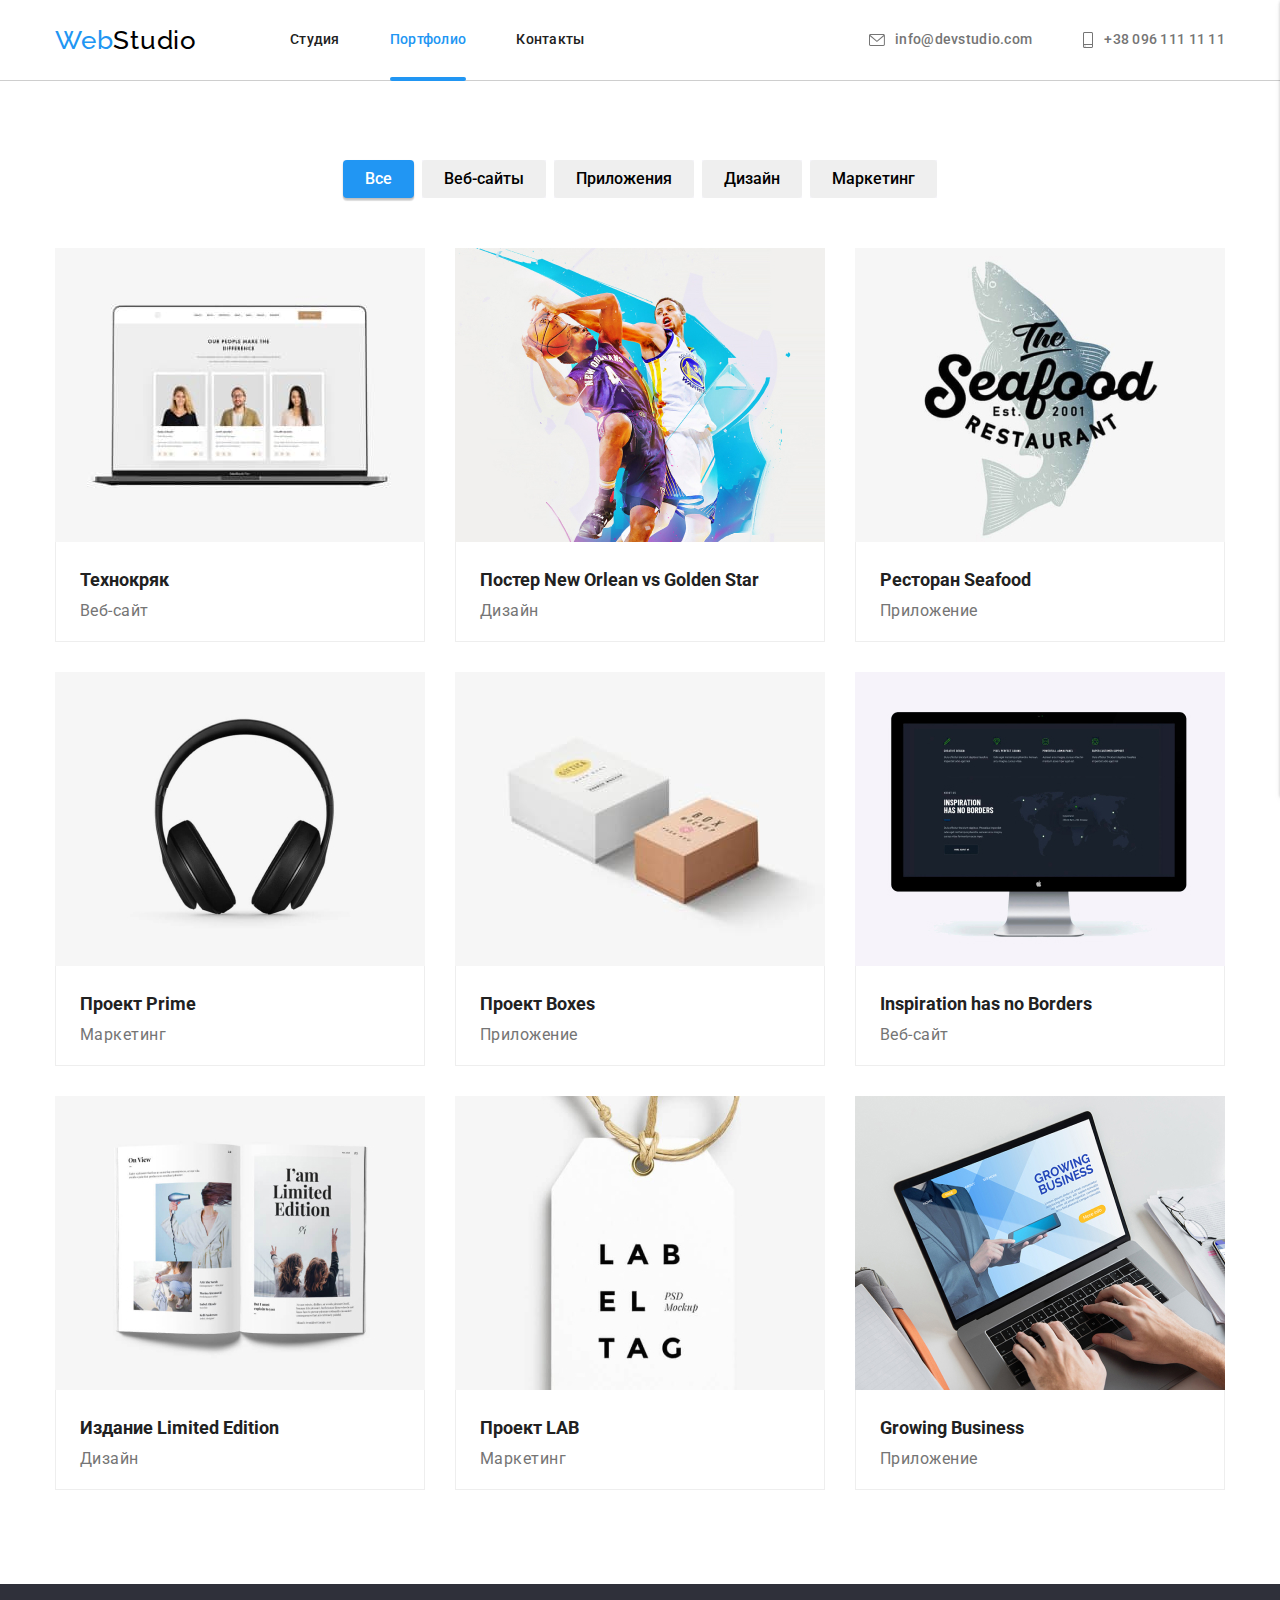
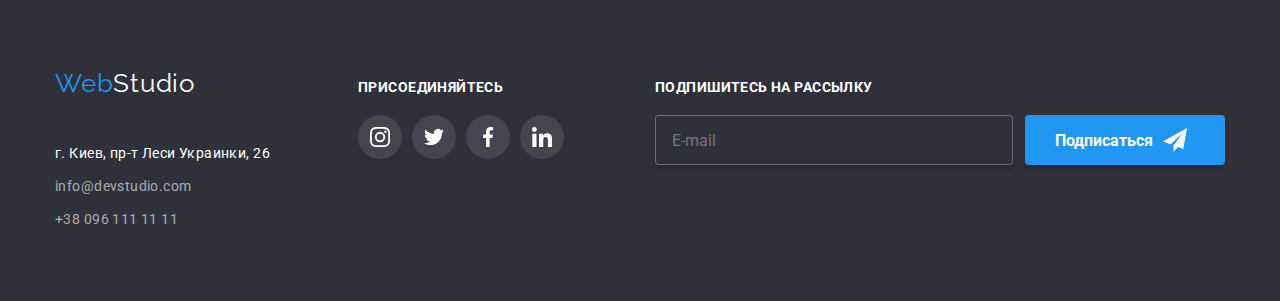
==== commit 3129077b: "header" ====
--- a/portfolio.html
+++ b/portfolio.html
@@ -48,19 +48,15 @@
                 </li>
             </ul>
         </div>
-    <!--MOBILE MENU OPENER-->
+
+        <!-- MOBILE MENU -->
     <button class="menu-button js-open-menu" aria-expanded="false" aria-controls="mobile__menu">
         <svg class="menu-button__open" width="40" height="40" aria-label="Переключатель мобильного меню">
             <use class="icon-menu" href="./images/icons.svg#icon-menu"></use>
         </svg>
     </button>
     </div>
-
-    <!-- MOBILE MENU -->
-
     <div class="menu-container js-menu-container" id="mobile-menu">
-        <!--MOBILE MENU CLOSER -->
-
         <button class="menu-button js-close-menu" type="button">
             <svg class="menu-button__close" width="40" height="40" aria-label="Переключатель мобильного меню">
                 <use class="icon-close" href="./images/icons.svg#icon-menu-close"></use>
--- a/css/main.min.css
+++ b/css/main.min.css
@@ -1,2 +1,2 @@
-.post__title{font-weight:900;font-size:44px;line-height:1.36}.modal__title{font-weight:700;font-size:20px;line-height:1.15}.content__name{font-weight:700;font-size:18px;line-height:2}.modal__btn,.footer-form__submit-btn{font-weight:700;font-size:16px;line-height:1.87}.footer__social-title{font-weight:700;font-size:14px;line-height:1.14}.team__name,.filter,.filter__button{font-weight:500;font-size:16px;line-height:1.18}.team__name,.filter,.filter__button{font-weight:500;font-size:16px;line-height:1.62}.header,.site-nav__link{font-weight:500;font-size:14px;line-height:1.14}.content__text{font-weight:400;font-size:16px;line-height:1.87}.content__text{font-weight:400;font-size:16px;line-height:1.18}.comment::-webkit-input-placeholder,.modal-policy__text,.modal-policy__link{font-weight:400;font-size:14px;line-height:1.71}.comment:-ms-input-placeholder,.modal-policy__text,.modal-policy__link{font-weight:400;font-size:14px;line-height:1.71}.comment::-ms-input-placeholder,.modal-policy__text,.modal-policy__link{font-weight:400;font-size:14px;line-height:1.71}.comment::placeholder,.modal-policy__text,.modal-policy__link{font-weight:400;font-size:14px;line-height:1.71}.modal__label{font-weight:400;font-size:12px;line-height:1.16}body{color:#757575;background-color:#fff;font-family:"Roboto", sans-serif;font-weight:400;margin:0 auto}*,::after,::before{-webkit-box-sizing:border-box;box-sizing:border-box}h1,h2,h3,p{margin-bottom:0;margin-top:0}ul{list-style:none;padding:0;margin:0}a{color:#212121;text-decoration:none;cursor:pointer}img{display:block;max-width:100%;height:auto}.container{margin:0 auto;width:1200px;padding:0 15px}@media screen and (min-width: 480px){.container{width:480px}}@media screen and (min-width: 768px){.container{width:768px}}@media screen and (min-width: 1200px){.container{width:1200px}}.header{border-bottom:1px solid #cecece;letter-spacing:0.02em}.container-header{display:-webkit-box;display:-ms-flexbox;display:flex;-webkit-box-align:center;-ms-flex-align:center;align-items:center}.logo{display:-webkit-inline-box;display:-ms-inline-flexbox;display:inline-flex;padding-top:16px;padding-bottom:16px}@media screen and (min-width: 768px){.logo{display:-webkit-box;display:-ms-flexbox;display:flex;-webkit-box-align:center;-ms-flex-align:center;align-items:center;margin-right:88px;padding:26px 0}}@media screen and (min-width: 1200px){.logo{margin-right:93px;padding:24px 0}}.navigation{display:none}@media screen and (min-width: 768px){.navigation{display:-webkit-box;display:-ms-flexbox;display:flex;-webkit-box-align:center;-ms-flex-align:center;align-items:center;-webkit-box-orient:horizontal;-webkit-box-direction:normal;-ms-flex-direction:row;flex-direction:row}}@media screen and (min-width: 1200px){.navigation{display:-webkit-box;display:-ms-flexbox;display:flex;-webkit-box-orient:horizontal;-webkit-box-direction:normal;-ms-flex-direction:row;flex-direction:row;margin-right:188px}}.site-nav{color:#2196f3}.site-nav__link{position:relative}.site-nav__link--active{color:#2196f3}@media screen and (min-width: 768px){.site-nav{display:-webkit-box;display:-ms-flexbox;display:flex}}@media screen and (min-width: 768px){.site-nav__item:not(:last-child){margin-right:50px}}.site-nav__link{display:inline-block}@media screen and (min-width: 768px){.site-nav__link{display:-webkit-box;display:-ms-flexbox;display:flex;padding-top:32px;padding-bottom:32px;margin-bottom:0}.site-nav__link:hover,.site-nav__link:focus{color:#2196f3}}@media screen and (min-width: 768px){.site-nav__link:not(:last-child){margin-right:50px}}.site-nav__link--active{color:#2196f3}@media screen and (min-width: 768px){.site-nav__link--active{position:relative}}@media screen and (min-width: 768px){.site-nav__link--active::after{display:block;content:"";width:100%;height:4px;border-radius:2px;background-color:#2196f3;position:absolute;left:0;bottom:-1px}}.contacts{display:none}@media screen and (min-width: 768px){.contacts{display:-webkit-box;display:-ms-flexbox;display:flex;-webkit-box-orient:vertical;-webkit-box-direction:normal;-ms-flex-direction:column;flex-direction:column;margin-left:auto}}@media screen and (min-width: 1200px){.contacts{-webkit-box-orient:horizontal;-webkit-box-direction:normal;-ms-flex-direction:row;flex-direction:row}}@media screen and (min-width: 768px){.contacts__item:not(:last-child){margin-bottom:10px}}@media screen and (min-width: 1200px){.contacts__item:not(:last-child){margin-bottom:0;margin-right:50px}}@media screen and (min-width: 768px){.contacts__link{display:-webkit-box;display:-ms-flexbox;display:flex;-webkit-box-align:center;-ms-flex-align:center;align-items:center;font-weight:500;font-size:12px;line-height:1.16;letter-spacing:0.02em;color:#757575}.contacts__link:hover,.contacts__link:focus{color:#2196f3}}@media screen and (min-width: 1200px){.contacts__link{font-size:14px;line-height:1.14;padding:32px 0}}.contacts__icon{fill:currentColor}.contacts__icon{margin-right:10px}.post{background-color:#2f303a;padding-top:118px;padding-bottom:118px;background-image:-webkit-gradient(linear, left top, left bottom, from(rgba(47,48,58,0.4)), to(rgba(47,48,58,0.4))),url(../images/mobile-hero/hero1x.jpg);background-image:linear-gradient(rgba(47,48,58,0.4), rgba(47,48,58,0.4)),url(../images/mobile-hero/hero1x.jpg);background-repeat:no-repeat;background-position:center;background-size:cover}@media (min-device-pixel-ratio: 2), (-webkit-min-device-pixel-ratio: 2), (min-resolution: 192dpi), (min-resolution: 2dppx){.post{background-image:-webkit-gradient(linear, left top, left bottom, from(rgba(47,48,58,0.4)), to(rgba(47,48,58,0.4))),url(../images/mobile-hero/hero2x.jpg);background-image:linear-gradient(rgba(47,48,58,0.4), rgba(47,48,58,0.4)),url(../images/mobile-hero/hero2x.jpg)}}@media (min-device-pixel-ratio: 3), (-webkit-min-device-pixel-ratio: 3), (min-resolution: 288dpi), (min-resolution: 3dppx){.post{background-image:-webkit-gradient(linear, left top, left bottom, from(rgba(47,48,58,0.4)), to(rgba(47,48,58,0.4))),url(../images/mobile-hero/hero3x.jpg);background-image:linear-gradient(rgba(47,48,58,0.4), rgba(47,48,58,0.4)),url(../images/mobile-hero/hero3x.jpg)}}@media screen and (min-width: 768px){.post{background-image:-webkit-gradient(linear, left top, left bottom, from(rgba(47,48,58,0.4)), to(rgba(47,48,58,0.4))),url(../images/tablet-hero/hero1x.jpg);background-image:linear-gradient(rgba(47,48,58,0.4), rgba(47,48,58,0.4)),url(../images/tablet-hero/hero1x.jpg);min-width:768px}}@media screen and (min-width: 768px) and (min-device-pixel-ratio: 2), screen and (min-width: 768px) and (-webkit-min-device-pixel-ratio: 2), screen and (min-width: 768px) and (min-resolution: 192dpi), screen and (min-width: 768px) and (min-resolution: 2dppx){.post{background-image:-webkit-gradient(linear, left top, left bottom, from(rgba(47,48,58,0.4)), to(rgba(47,48,58,0.4))),url(../images/tablet-hero/hero2x.jpg);background-image:linear-gradient(rgba(47,48,58,0.4), rgba(47,48,58,0.4)),url(../images/tablet-hero/hero2x.jpg)}}@media screen and (min-width: 768px) and (min-device-pixel-ratio: 3), screen and (min-width: 768px) and (-webkit-min-device-pixel-ratio: 3), screen and (min-width: 768px) and (min-resolution: 288dpi), screen and (min-width: 768px) and (min-resolution: 3dppx){.post{background-image:-webkit-gradient(linear, left top, left bottom, from(rgba(47,48,58,0.4)), to(rgba(47,48,58,0.4))),url(../images/tablet-hero/hero3x.jpg);background-image:linear-gradient(rgba(47,48,58,0.4), rgba(47,48,58,0.4)),url(../images/tablet-hero/hero3x.jpg)}}@media screen and (min-width: 1200px){.post{padding-top:200px;padding-bottom:200px;background-image:-webkit-gradient(linear, left top, left bottom, from(rgba(47,48,58,0.4)), to(rgba(47,48,58,0.4))),url(../images/desktop-hero/hero1x.jpg);background-image:linear-gradient(rgba(47,48,58,0.4), rgba(47,48,58,0.4)),url(../images/desktop-hero/hero1x.jpg);background-size:1600px}}@media screen and (min-width: 1200px) and (min-device-pixel-ratio: 2), screen and (min-width: 1200px) and (-webkit-min-device-pixel-ratio: 2), screen and (min-width: 1200px) and (min-resolution: 192dpi), screen and (min-width: 1200px) and (min-resolution: 2dppx){.post{background-image:-webkit-gradient(linear, left top, left bottom, from(rgba(47,48,58,0.4)), to(rgba(47,48,58,0.4))),url(../images/desktop-hero/hero2x.jpg);background-image:linear-gradient(rgba(47,48,58,0.4), rgba(47,48,58,0.4)),url(../images/desktop-hero/hero2x.jpg)}}@media screen and (min-width: 1200px) and (min-device-pixel-ratio: 2) and (min-device-pixel-ratio: 3), screen and (min-width: 1200px) and (-webkit-min-device-pixel-ratio: 2) and (min-device-pixel-ratio: 3), screen and (min-width: 1200px) and (min-resolution: 192dpi) and (min-device-pixel-ratio: 3), screen and (min-width: 1200px) and (min-resolution: 2dppx) and (min-device-pixel-ratio: 3), screen and (min-width: 1200px) and (min-device-pixel-ratio: 2) and (-webkit-min-device-pixel-ratio: 3), screen and (min-width: 1200px) and (min-device-pixel-ratio: 2) and (min-resolution: 288dpi), screen and (min-width: 1200px) and (-webkit-min-device-pixel-ratio: 2) and (-webkit-min-device-pixel-ratio: 3), screen and (min-width: 1200px) and (min-resolution: 192dpi) and (min-resolution: 288dpi), screen and (min-width: 1200px) and (min-resolution: 2dppx) and (min-resolution: 288dpi), screen and (min-width: 1200px) and (min-device-pixel-ratio: 2) and (min-resolution: 3dppx), screen and (min-width: 1200px) and (min-resolution: 192dpi) and (min-resolution: 3dppx), screen and (min-width: 1200px) and (min-resolution: 2dppx) and (min-resolution: 3dppx){.post{background-image:-webkit-gradient(linear, left top, left bottom, from(rgba(47,48,58,0.4)), to(rgba(47,48,58,0.4))),url(../images/desktop-hero/hero3x.jpg);background-image:linear-gradient(rgba(47,48,58,0.4), rgba(47,48,58,0.4)),url(../images/desktop-hero/hero3x.jpg)}}.post__title{color:#fff;text-align:center;text-transform:uppercase;margin-top:0;margin-bottom:30px}.post__button{color:#fff;background-color:#2196f3;margin:0 auto;padding:10px 30px;font-weight:bold;line-height:1.87;-webkit-box-shadow:0px 4px 4px rgba(0,0,0,0.25);box-shadow:0px 4px 4px rgba(0,0,0,0.25);border-radius:4px;border:none;min-width:200px;text-align:center;display:block}.post__button:hover,.post__button:focus{background-color:#188ce8;-webkit-box-shadow:0px 4px 4px rgba(0,0,0,0.15);box-shadow:0px 4px 4px rgba(0,0,0,0.15);border-radius:4px}.backdrop{position:fixed;top:0;left:0;width:100%;height:100%;-webkit-transition:opacity 250ms cubic-bezier(0.4, 0, 0.2, 1);transition:opacity 250ms cubic-bezier(0.4, 0, 0.2, 1);background-color:rgba(0,0,0,0.2)}.backdrop.is-hidden{opacity:0;visibility:hidden;pointer-events:none}.modal{position:absolute;top:50%;left:50%;-webkit-transform:translate(-50%, -50%);transform:translate(-50%, -50%);min-width:528px;min-height:581px;background-color:#fff;border-radius:4px;-webkit-box-shadow:0px 1px 3px rgba(0,0,0,0.12),0px 1px 1px rgba(0,0,0,0.14),0px 2px 1px rgba(0,0,0,0.2);box-shadow:0px 1px 3px rgba(0,0,0,0.12),0px 1px 1px rgba(0,0,0,0.14),0px 2px 1px rgba(0,0,0,0.2)}.modal__close-button{position:absolute;top:8px;right:8px;width:30px;height:30px;background-color:#fff;border:1px solid rgba(0,0,0,0.1);-webkit-box-sizing:border-box;box-sizing:border-box;cursor:pointer;border-radius:50%;background-image:url(./images/icons.svg#icon-close);background-repeat:no-repeat;background-position:center;display:-webkit-box;display:-ms-flexbox;display:flex;-webkit-box-align:center;-ms-flex-align:center;align-items:center}.modal__icon{fill:currentColor;-webkit-box-align:center;-ms-flex-align:center;align-items:center;-webkit-transition:color 250ms cubic-bezier(0.4, 0, 0.2, 1);transition:color 250ms cubic-bezier(0.4, 0, 0.2, 1);position:absolute;left:12px;top:28px;fill:#212121;-webkit-transition:fill 250ms cubic-bezier(0.4, 0, 0.2, 1);transition:fill 250ms cubic-bezier(0.4, 0, 0.2, 1)}.modal__form{padding:40px}.modal__title{font-family:"Roboto", sans-serif;text-align:center;letter-spacing:0.03em;color:#212121;margin-bottom:12px}.modal__label{display:-webkit-box;display:-ms-flexbox;display:flex;margin-bottom:4px;font-family:"Roboto", sans-serif;letter-spacing:0.01em;color:#757575}.modal__field{position:relative;margin-bottom:10px}.modal__input{padding:0;padding-left:42px;border:1px solid rgba(33,33,33,0.2);-webkit-box-sizing:border-box;box-sizing:border-box;border-radius:4px;height:40px;width:448px;cursor:pointer;-webkit-transition:border-color 250ms cubic-bezier(0.4, 0, 0.2, 1);transition:border-color 250ms cubic-bezier(0.4, 0, 0.2, 1)}.modal__close-icon{left:12px;top:28px;fill:#212121;-webkit-transition:fill 250ms cubic-bezier(0.4, 0, 0.2, 1);transition:fill 250ms cubic-bezier(0.4, 0, 0.2, 1)}.modal__btn{padding:10px 30px;min-width:200px;text-align:center;color:#fff;background-color:#2196f3;-webkit-box-shadow:0px 4px 4px rgba(0,0,0,0.15);box-shadow:0px 4px 4px rgba(0,0,0,0.15);border-radius:4px;border:none;display:block;margin:0 auto}.modal__icon:hover,.modal__icon:focus{color:#2196f3}.modal__close-icon:hover,.modal__close-icon:focus{fill:#2196f3}.comment{width:448px;height:120px;resize:none;padding:12px 16px;border:1px solid rgba(33,33,33,0.2);-webkit-box-sizing:border-box;box-sizing:border-box;border-radius:4px;margin-bottom:20px;cursor:pointer;-webkit-transition:border-color 250ms cubic-bezier(0.4, 0, 0.2, 1);transition:border-color 250ms cubic-bezier(0.4, 0, 0.2, 1)}.comment:focus{outline:none;border-color:#2196f3}.comment::-webkit-input-placeholder{font-family:"Roboto", sans-serif;letter-spacing:0.01em;color:rgba(117,117,117,0.5)}.comment:-ms-input-placeholder{font-family:"Roboto", sans-serif;letter-spacing:0.01em;color:rgba(117,117,117,0.5)}.comment::-ms-input-placeholder{font-family:"Roboto", sans-serif;letter-spacing:0.01em;color:rgba(117,117,117,0.5)}.comment::placeholder{font-family:"Roboto", sans-serif;letter-spacing:0.01em;color:rgba(117,117,117,0.5)}.modal__input:focus{outline:none;border-color:#2196f3}.modal-policy{display:-webkit-box;display:-ms-flexbox;display:flex;-webkit-box-pack:center;-ms-flex-pack:center;justify-content:center;-webkit-box-align:center;-ms-flex-align:center;align-items:center;margin-bottom:30px;border-radius:2px;cursor:pointer;-webkit-transition:-webkit-transform 250ms cubic-bezier(0.4, 0, 0.2, 1);transition:-webkit-transform 250ms cubic-bezier(0.4, 0, 0.2, 1);transition:transform 250ms cubic-bezier(0.4, 0, 0.2, 1);transition:transform 250ms cubic-bezier(0.4, 0, 0.2, 1), -webkit-transform 250ms cubic-bezier(0.4, 0, 0.2, 1)}.modal-policy__icon{width:16px;height:15px;border:2px solid #212121;border-radius:2px}.modal-policy__checkbox{position:absolute;width:1px;height:1px;margin:-1px;border:0;padding:0;clip:rect(0 0 0 0);overflow:hidden}.modal-policy__text{display:-webkit-box;display:-ms-flexbox;display:flex;margin-left:7px;-webkit-box-pack:center;-ms-flex-pack:center;justify-content:center;-webkit-box-align:center;-ms-flex-align:center;align-items:center;font-style:normal;letter-spacing:0.03em;color:#757575}.modal-policy__link{font-weight:normal;letter-spacing:0.03em;-webkit-text-decoration-line:underline;text-decoration-line:underline;color:#2196f3}.modal-policy__checkbox:checked+.modal-policy__icon{background-image:url(../images/icon-check.svg);background-size:cover;border:none}.modal__input:focus+.modal__icon{fill:#2196f3}.modal-policy__checkbox:focus{color:#2196f3;outline:1px solid #2196f3}.modal__btn:hover,.modal__btn:focus{background-color:#188ce8}.benefits{padding-top:94px;margin-bottom:0}.benefits__list{display:-webkit-box;display:-ms-flexbox;display:flex;-ms-flex-wrap:wrap;flex-wrap:wrap;-webkit-box-align:center;-ms-flex-align:center;align-items:center}.benefits__name{color:#212121;margin-bottom:10px;margin-top:30px;font-size:14px;line-height:1.14;text-transform:uppercase}@media screen and (max-width: 767px){.benefits__name{text-align:center}}.benefits__text{font-size:14px;line-height:1.71}@media screen and (max-width: 767px){.benefits__block{width:450px;margin-bottom:30px}}@media screen and (min-width: 768px){.benefits__block{width:354px;margin-bottom:30px;margin-right:auto}}@media screen and (min-width: 1200px){.benefits__block{width:270px}.benefits__block:not(:last-child){margin-right:30px}}.concern{display:-webkit-box;display:-ms-flexbox;display:flex;height:120px;border-radius:4px;background-size:contain;background:#f5f4fa;-webkit-box-pack:center;-ms-flex-pack:center;justify-content:center;-webkit-box-align:center;-ms-flex-align:center;align-items:center}.concern__icon{width:70px;height:70px}@media screen and (max-width: 1199px){.activity{display:none}}@media screen and (min-width: 1200px){.activity{color:#212121;padding-top:94px;padding-bottom:94px;-webkit-box-sizing:border-box;box-sizing:border-box}.activity__list{display:-webkit-box;display:-ms-flexbox;display:flex;-webkit-box-align:center;-ms-flex-align:center;align-items:center;-webkit-box-pack:justify;-ms-flex-pack:justify;justify-content:space-between}.activity__overlay{position:relative}.activity__overlay-title{font-weight:700;font-size:14px;line-height:1.14;text-align:center;text-transform:uppercase;letter-spacing:0.03em;color:#fff;background:rgba(47,48,58,0.8);display:-webkit-box;display:-ms-flexbox;display:flex;-webkit-box-pack:center;-ms-flex-pack:center;justify-content:center;-webkit-box-align:center;-ms-flex-align:center;align-items:center;position:absolute;bottom:0;left:0;width:100%;height:70px}.section-title{margin-bottom:50px;text-align:center;font-weight:700;font-size:36px;line-height:1.16;letter-spacing:0.03em}}.team{color:#212121;background-color:#f5f4fa;padding-top:94px;padding-bottom:94px}.team__list{width:100%}@media screen and (min-width: 768px){.team__list{display:-webkit-box;display:-ms-flexbox;display:flex;-ms-flex-wrap:wrap;flex-wrap:wrap}}.team__description{padding:30px 0;background-color:#fff;-webkit-box-shadow:0px 1px 3px RGB(0 0 0/12%),0px 1px 1px RGB(0 0 0/14%),0px 2px 1px RGB(0 0 0/20%);box-shadow:0px 1px 3px RGB(0 0 0/12%),0px 1px 1px RGB(0 0 0/14%),0px 2px 1px RGB(0 0 0/20%);border-radius:0px 0px 4px 4px}@media screen and (min-width: 1200px){.team__description{padding-bottom:30px}}.team__name{color:#212121;text-align:center;letter-spacing:0.03em;margin-bottom:10px}.team__function{text-align:center;letter-spacing:0.03em;color:#757575}.team__item{background-color:#fff;-webkit-box-shadow:0px 1px 3px RGB(0 0 0/12%),0px 1px 1px RGB(0 0 0/14%),0px 2px 1px RGB(0 0 0/20%);box-shadow:0px 1px 3px RGB(0 0 0/12%),0px 1px 1px RGB(0 0 0/14%),0px 2px 1px RGB(0 0 0/20%);border-radius:0px 0px 4px 4px}@media screen and (max-width: 767px){.team__item:not(:last-child){margin-bottom:30px}}@media screen and (min-width: 768px) and (max-width: 1199px){.team__item{width:calc((100% - 30px) / 2)}.team__item:not(:nth-child(2n)){margin-right:30px}.team__item:not(:nth-last-child(-n+2)){margin-bottom:30px}}@media screen and (min-width: 1200px){.team__item{-ms-flex-preferred-size:calc((100% - 3 * 30px) / 4);flex-basis:calc((100% - 3 * 30px) / 4)}.team__item:not(:last-child){margin-right:30px}}.social-list{margin-top:16px;display:-webkit-box;display:-ms-flexbox;display:flex;-webkit-box-pack:center;-ms-flex-pack:center;justify-content:center}.social-list__link{display:-webkit-box;display:-ms-flexbox;display:flex;-webkit-box-align:center;-ms-flex-align:center;align-items:center;-webkit-box-pack:center;-ms-flex-pack:center;justify-content:center;fill:#afb1b8;width:44px;height:44px;border-radius:50%;-webkit-transition:background-color 250ms cubic-bezier(0.4, 0, 0.2, 1),fill 250ms cubic-bezier(0.4, 0, 0.2, 1);transition:background-color 250ms cubic-bezier(0.4, 0, 0.2, 1),fill 250ms cubic-bezier(0.4, 0, 0.2, 1)}.social-list__icon{width:20px;height:20px;color:#afb1b8}.social-list__link:hover,.social-list__link:focus{fill:#fff;background-color:#2196f3}.social-list__item:not(:first-child){margin-left:10px}.social-list__item:hover .social-list__link{fill:#fff}.clients{color:#212121;margin:0;padding-top:60px;padding-bottom:60px}@media screen and (min-width: 1200px){.clients{padding-top:94px;padding-bottom:94px}}.clients__item{width:100%;margin-left:30px;margin-top:30px;-ms-flex-preferred-size:calc((100% - 60px) / 2);flex-basis:calc((100% - 60px) / 2)}.clients__item:not(:first-child){margin-left:30px}@media screen and (min-width: 768px){.clients__item{-ms-flex-preferred-size:calc((100% - 90px) / 3);flex-basis:calc((100% - 90px) / 3)}}@media screen and (min-width: 1200px){.clients__item{-ms-flex-preferred-size:calc((100% - 180px) / 6);flex-basis:calc((100% - 180px) / 6)}}.clients__list{display:-webkit-box;display:-ms-flexbox;display:flex;-ms-flex-wrap:wrap;flex-wrap:wrap;margin-left:-30px;margin-top:-30px}.clients__link{display:-webkit-box;display:-ms-flexbox;display:flex;-webkit-box-align:center;-ms-flex-align:center;align-items:center;-webkit-box-pack:center;-ms-flex-pack:center;justify-content:center;width:170px;height:92px;border:1px solid #afb1b8;-webkit-box-sizing:border-box;box-sizing:border-box;border-radius:4px;fill:#afb1b8;-webkit-transition:fill 250ms cubic-bezier(0.4, 0, 0.2, 1),border-color 250ms cubic-bezier(0.4, 0, 0.2, 1);transition:fill 250ms cubic-bezier(0.4, 0, 0.2, 1),border-color 250ms cubic-bezier(0.4, 0, 0.2, 1)}@media screen and (min-width: 480px){.clients__link{width:210px}}@media screen and (min-width: 768px){.clients__link{width:226px}}@media screen and (min-width: 1200px){.clients__link{width:170px}}.section-title{text-align:center;margin-bottom:30px}.clients__link:hover,.clients__link:focus{fill:#2196f3;border-color:#2196f3}.logo{color:#2196f3;margin-right:93px;font-family:Raleway;font-size:26px;line-height:1.19;letter-spacing:0.03em;text-decoration:none}.logo-indent{display:block;margin-bottom:20px}.logo-dark{color:#000}.logo-light{color:#fff}.footer{background-color:#2f303a;padding-top:60px;padding-bottom:60px}.footer__social-link-item{width:206px;height:80px;margin-left:70px}.footer__social-title{letter-spacing:0.03em;text-transform:uppercase;margin-bottom:20px;color:#fff}.footer__social-list{display:-webkit-box;display:-ms-flexbox;display:flex;-webkit-box-pack:justify;-ms-flex-pack:justify;justify-content:space-between}.footer__social-icon{width:20px;height:20px;fill:#fff}.footer__social-link{display:-webkit-box;display:-ms-flexbox;display:flex;-webkit-box-pack:center;-ms-flex-pack:center;justify-content:center;-webkit-box-align:center;-ms-flex-align:center;align-items:center;width:44px;height:44px;border-radius:50%;background-color:rgba(255,255,255,0.1);fill:#fff;-webkit-transition:background-color 250ms cubic-bezier(0.4, 0, 0.2, 1),fill 250ms cubic-bezier(0.4, 0, 0.2, 1);transition:background-color 250ms cubic-bezier(0.4, 0, 0.2, 1),fill 250ms cubic-bezier(0.4, 0, 0.2, 1)}.address{font-style:normal;letter-spacing:0.03em;text-decoration:none;color:rgba(255,255,255,0.6)}.address__item{margin-bottom:9px}.address__text{letter-spacing:0.03em;text-decoration:none;font-size:14px;color:#fff}.address__list{color:rgba(255,255,255,0.6);font-style:normal;font-size:14px;line-height:1.71;letter-spacing:0.03em;text-decoration:none}.address__link{color:rgba(255,255,255,0.6);font-style:normal;font-size:14px;line-height:1.71;letter-spacing:0.03em;text-decoration:none}.footer-wrapper{display:-webkit-box;display:-ms-flexbox;display:flex;margin:0 auto;-webkit-box-align:baseline;-ms-flex-align:baseline;align-items:baseline}.footer__social-link:focus,.footer__social-link:hover{background-color:#2196f3}.footer-form{margin-left:auto}.footer-form__form-field{display:-webkit-box;display:-ms-flexbox;display:flex}.footer-form__form-title{margin-bottom:20px}.footer-form__submit-btn{display:-webkit-box;display:-ms-flexbox;display:flex;-webkit-box-align:center;-ms-flex-align:center;align-items:center;margin-left:12px;padding:10px 30px;width:200px;height:50px;text-align:center;color:#fff;background-color:#2196f3;-webkit-box-shadow:0px 4px 4px rgba(0,0,0,0.15);box-shadow:0px 4px 4px rgba(0,0,0,0.15);border-radius:4px;border:none}.footer-form__btn-icon{fill:#fff;margin-left:10px}.footer-form__input{margin:0;height:50px;width:358px;padding-left:16px;color:#fff;background-color:#2f303a;border:1px solid rgba(255,255,255,0.3);-webkit-box-sizing:border-box;box-sizing:border-box;-webkit-box-shadow:0px 4px 4px rgba(0,0,0,0.15);box-shadow:0px 4px 4px rgba(0,0,0,0.15);border-radius:4px}.footer-form__submit-btn:hover,.footer-form__submit-btn:focus{background-color:#188ce8;-webkit-box-shadow:0px 4px 4px rgba(0,0,0,0.15);box-shadow:0px 4px 4px rgba(0,0,0,0.15)}.work-block{padding-top:60px;padding-bottom:60px}@media screen and (min-width: 1200px){.work-block{padding-top:94px;padding-bottom:94px}}.filter{display:-webkit-box;display:-ms-flexbox;display:flex;-webkit-box-pack:start;-ms-flex-pack:start;justify-content:flex-start;-ms-flex-wrap:wrap;flex-wrap:wrap;color:#f5f4fa;font-size:16px;line-height:1.62;letter-spacing:0.03em;margin-bottom:40px;margin-left:-8px;margin-top:-15px;border-radius:4px}@media screen and (min-width: 768px){.filter{margin-bottom:30px;-webkit-box-pack:center;-ms-flex-pack:center;justify-content:center}}@media screen and (min-width: 1200px){.filter{margin-bottom:50px;-webkit-box-pack:center;-ms-flex-pack:center;justify-content:center}}.filter__button{padding:6px 22px;border-radius:4px;border:none;cursor:pointer;-webkit-transition:background-color 250ms cubic-bezier(0.4, 0, 0.2, 1),color 250ms cubic-bezier(0.4, 0, 0.2, 1),-webkit-box-shadow 250ms cubic-bezier(0.4, 0, 0.2, 1);transition:background-color 250ms cubic-bezier(0.4, 0, 0.2, 1),color 250ms cubic-bezier(0.4, 0, 0.2, 1),-webkit-box-shadow 250ms cubic-bezier(0.4, 0, 0.2, 1);transition:background-color 250ms cubic-bezier(0.4, 0, 0.2, 1),box-shadow 250ms cubic-bezier(0.4, 0, 0.2, 1),color 250ms cubic-bezier(0.4, 0, 0.2, 1);transition:background-color 250ms cubic-bezier(0.4, 0, 0.2, 1),box-shadow 250ms cubic-bezier(0.4, 0, 0.2, 1),color 250ms cubic-bezier(0.4, 0, 0.2, 1),-webkit-box-shadow 250ms cubic-bezier(0.4, 0, 0.2, 1)}.filter__button--current{background-color:#2196f3;color:#fff;-webkit-box-shadow:0px 3px 1px rgba(0,0,0,0.1),0px 1px 2px rgba(0,0,0,0.08),0px 2px 2px rgba(0,0,0,0.12);box-shadow:0px 3px 1px rgba(0,0,0,0.1),0px 1px 2px rgba(0,0,0,0.08),0px 2px 2px rgba(0,0,0,0.12);border-radius:4px}.filter__button-line{background-color:#f5f4fa;margin-left:8px;margin-top:15px}@media screen and (min-width: 768px){.filter__button-line{margin-top:0}}.filter__button:focus,.filter__button:hover{color:#fff}.filter__button:focus,.filter__button:hover{background-color:#2196f3;-webkit-box-shadow:0px 3px 1px rgba(0,0,0,0.1),0px 1px 2px rgba(0,0,0,0.08),0px 2px 2px rgba(0,0,0,0.12);box-shadow:0px 3px 1px rgba(0,0,0,0.1),0px 1px 2px rgba(0,0,0,0.08),0px 2px 2px rgba(0,0,0,0.12);border-radius:4px}.content{margin-top:-30px;margin-right:-30px;display:-webkit-box;display:-ms-flexbox;display:flex;-ms-flex-wrap:wrap;flex-wrap:wrap}.content__link{display:block}.content__item{display:block;margin-top:30px;margin-right:30px}@media screen and (max-width: 767px){.content__item{width:450px}}@media screen and (max-width: 768px){.content__item{width:354px}}@media screen and (max-width: 1200px){.content__item{width:370px;-ms-flex-preferred-size:calc(100% / 3 - 30px);flex-basis:calc(100% / 3 - 30px)}}.content__title{display:block;padding:20px 24px;border-right:1px solid #eee;border-bottom:1px solid #eee;border-left:1px solid #eee}.content__name{margin-bottom:4px;color:#212121}.content__text{letter-spacing:0.03em;color:#757575}.content__link:hover,.content__link:focus{background:#fff;-webkit-box-sizing:border-box;box-sizing:border-box;-webkit-box-shadow:0px 1px 1px RGB(0 0 0/12%),0px 4px 4px RGB(0 0 0/6%),1px 4px 6px RGB(0 0 0/16%);box-shadow:0px 1px 1px RGB(0 0 0/12%),0px 4px 4px RGB(0 0 0/6%),1px 4px 6px RGB(0 0 0/16%)}.product-thumb{position:relative;overflow:hidden}.product-thumb__actions{position:absolute;top:0;left:0;display:-webkit-box;display:-ms-flexbox;display:flex;-webkit-transform:translateY(100%);transform:translateY(100%);padding:63px 24px;font-size:18px;letter-spacing:0.03em;line-height:1.6;background:#2196f3;color:#fff;opacity:0;-webkit-transition:opacity 250ms linear, -webkit-transform 250ms linear;transition:opacity 250ms linear, -webkit-transform 250ms linear;transition:transform 250ms linear, opacity 250ms linear;transition:transform 250ms linear, opacity 250ms linear, -webkit-transform 250ms linear}.content__link:hover .product-thumb__actions{-webkit-transform:translateY(0%);transform:translateY(0%);opacity:1}.menu-container{position:fixed;top:0;right:0;padding:48px 40px;width:100%;height:100%;background:#fff;-webkit-box-shadow:0px 4px 8px rgba(0,0,0,0.04),0px 2px 4px rgba(0,0,0,0.08),0px 1px 3px rgba(0,0,0,0.16);box-shadow:0px 4px 8px rgba(0,0,0,0.04),0px 2px 4px rgba(0,0,0,0.08),0px 1px 3px rgba(0,0,0,0.16);z-index:999;-webkit-transform:translateX(100%);transform:translateX(100%);-webkit-transition-duration:250ms;transition-duration:250ms;-webkit-transition-timing-function:cubic-bezier(0.4, 0, 0.2, 1);transition-timing-function:cubic-bezier(0.4, 0, 0.2, 1)}@media (min-width: 768px){.mobile-menu{display:none}}.menu-container.is-open{-webkit-transform:translateX(0%);transform:translateX(0%)}.menu-button{position:absolute;-webkit-box-align:center;-ms-flex-align:center;align-items:center;-webkit-box-pack:center;-ms-flex-pack:center;justify-content:center;top:10px;right:2px;margin:0;background-color:transparent;cursor:pointer;border:none;outline:none}@media (max-width: 767px){.menu-button .navigation,.menu-button .site-nav{display:none}}@media (min-width: 768px){.menu-button{display:none}}.menu-button__open{padding:0;background-color:transparent;margin-left:auto;border:none;cursor:pointer}.menu-button__close{position:absolute;top:10px;right:15px;padding:0;margin-left:auto;border:none;cursor:pointer}.icon-menu,.icon-close{-webkit-transition-duration:250ms;transition-duration:250ms;-webkit-transition-timing-function:cubic-bezier(0.4, 0, 0.2, 1);transition-timing-function:cubic-bezier(0.4, 0, 0.2, 1)}.menu-button:hover .icon-menu,.menu-button:focus .icon-menu,.menu-button:hover .icon-close,.menu-button:focus .icon-close{fill:#2196f3}​.menu-button__close,.menu-button__open{fill:currentColor;-webkit-transition-duration:250ms;transition-duration:250ms;-webkit-transition-timing-function:cubic-bezier(0.4, 0, 0.2, 1);transition-timing-function:cubic-bezier(0.4, 0, 0.2, 1)}.menu-button__close:active,.menu-button__open:active{color:#2196f3}.menu-box{display:-webkit-box;display:-ms-flexbox;display:flex;-webkit-box-orient:vertical;-webkit-box-direction:normal;-ms-flex-direction:column;flex-direction:column;height:100%;width:100%;-webkit-box-pack:justify;-ms-flex-pack:justify;justify-content:space-between}.mobile-nav__link{font-weight:500;font-size:40px;line-height:1.175;letter-spacing:0.02em;color:#212121;-webkit-transition-duration:250ms;transition-duration:250ms;-webkit-transition-timing-function:cubic-bezier(0.4, 0, 0.2, 1);transition-timing-function:cubic-bezier(0.4, 0, 0.2, 1)}.mobile-nav__link:hover,.mobile-nav__link:focus{color:#2196f3}.mobile-nav__item:not(:last-child){margin-bottom:32px}.mobile-nav__link--current{color:#2196f3}.mobile-contacts__tel{display:block;font-weight:500;font-size:34px;line-height:1.17;letter-spacing:0.02em;color:#2196f3;margin-bottom:32px}.mobile-contacts__mail{display:block;font-weight:500;font-size:24px;line-height:1.16;letter-spacing:0.02em;margin-bottom:64px;color:#757575}.mobile-socials__list{display:-webkit-box;display:-ms-flexbox;display:flex}.mobile-socials__link{display:inline-block;font-weight:500;font-size:18px;line-height:1.22;letter-spacing:0.02em;color:#2196f3}.mobile-socials__item:not(:last-child){border-right:1px solid rgba(33,33,33,0.2)}.mobile-socials__item:not(:first-child){padding-left:10px}.mobile-socials__item:not(:last-child){padding-right:10px}
+.post__title{font-weight:900;font-size:44px;line-height:1.36}.modal__title{font-weight:700;font-size:20px;line-height:1.15}.content__name{font-weight:700;font-size:18px;line-height:2}.modal__btn,.footer-form__submit-btn{font-weight:700;font-size:16px;line-height:1.87}.footer__social-title{font-weight:700;font-size:14px;line-height:1.14}.team__name,.filter,.filter__button{font-weight:500;font-size:16px;line-height:1.18}.team__name,.filter,.filter__button{font-weight:500;font-size:16px;line-height:1.62}.header,.site-nav__link{font-weight:500;font-size:14px;line-height:1.14}.content__text{font-weight:400;font-size:16px;line-height:1.87}.content__text{font-weight:400;font-size:16px;line-height:1.18}.comment::-webkit-input-placeholder,.modal-policy__text,.modal-policy__link{font-weight:400;font-size:14px;line-height:1.71}.comment:-ms-input-placeholder,.modal-policy__text,.modal-policy__link{font-weight:400;font-size:14px;line-height:1.71}.comment::-ms-input-placeholder,.modal-policy__text,.modal-policy__link{font-weight:400;font-size:14px;line-height:1.71}.comment::placeholder,.modal-policy__text,.modal-policy__link{font-weight:400;font-size:14px;line-height:1.71}.modal__label{font-weight:400;font-size:12px;line-height:1.16}body{color:#757575;background-color:#fff;font-family:"Roboto", sans-serif;font-weight:400;margin:0 auto}*,::after,::before{-webkit-box-sizing:border-box;box-sizing:border-box}h1,h2,h3,p{margin-bottom:0;margin-top:0}ul{list-style:none;padding:0;margin:0}a{color:#212121;text-decoration:none;cursor:pointer}img{display:block;max-width:100%;height:auto}.container{margin:0 auto;width:1200px;padding:0 15px}@media screen and (min-width: 480px){.container{width:480px}}@media screen and (min-width: 768px){.container{width:768px}}@media screen and (min-width: 1200px){.container{width:1200px}}.header{border-bottom:1px solid #cecece;letter-spacing:0.02em}.container-header{display:-webkit-box;display:-ms-flexbox;display:flex;-webkit-box-align:center;-ms-flex-align:center;align-items:center}.logo{display:-webkit-inline-box;display:-ms-inline-flexbox;display:inline-flex;padding-top:16px;padding-bottom:16px}@media screen and (min-width: 768px){.logo{display:-webkit-box;display:-ms-flexbox;display:flex;-webkit-box-align:center;-ms-flex-align:center;align-items:center;margin-right:88px;padding:26px 0}}@media screen and (min-width: 1200px){.logo{margin-right:93px;padding:24px 0}}.navigation{display:none}@media screen and (min-width: 768px){.navigation{display:-webkit-box;display:-ms-flexbox;display:flex;-webkit-box-align:center;-ms-flex-align:center;align-items:center;-webkit-box-orient:horizontal;-webkit-box-direction:normal;-ms-flex-direction:row;flex-direction:row}}@media screen and (min-width: 1200px){.navigation{display:-webkit-box;display:-ms-flexbox;display:flex;-webkit-box-orient:horizontal;-webkit-box-direction:normal;-ms-flex-direction:row;flex-direction:row;margin-right:188px}}.site-nav{color:#2196f3}.site-nav__link{position:relative}.site-nav__link--active{color:#2196f3}@media screen and (min-width: 768px){.site-nav{display:-webkit-box;display:-ms-flexbox;display:flex}}@media screen and (min-width: 768px){.site-nav__item:not(:last-child){margin-right:50px}}.site-nav__link{display:inline-block}@media screen and (min-width: 768px){.site-nav__link{display:-webkit-box;display:-ms-flexbox;display:flex;padding-top:32px;padding-bottom:32px;margin-bottom:0}.site-nav__link:hover,.site-nav__link:focus{color:#2196f3}}@media screen and (min-width: 768px){.site-nav__link:not(:last-child){margin-right:50px}}.site-nav__link--active{color:#2196f3}@media screen and (min-width: 768px){.site-nav__link--active{position:relative}}@media screen and (min-width: 768px){.site-nav__link--active::after{display:block;content:"";width:100%;height:4px;border-radius:2px;background-color:#2196f3;position:absolute;left:0;bottom:-1px}}.contacts{display:none}@media screen and (min-width: 768px){.contacts{display:-webkit-box;display:-ms-flexbox;display:flex;-webkit-box-orient:vertical;-webkit-box-direction:normal;-ms-flex-direction:column;flex-direction:column;margin-left:auto}}@media screen and (min-width: 1200px){.contacts{-webkit-box-orient:horizontal;-webkit-box-direction:normal;-ms-flex-direction:row;flex-direction:row}}@media screen and (min-width: 768px){.contacts__item:not(:last-child){margin-bottom:10px}}@media screen and (min-width: 1200px){.contacts__item:not(:last-child){margin-bottom:0;margin-right:50px}}@media screen and (min-width: 768px){.contacts__link{display:-webkit-box;display:-ms-flexbox;display:flex;-webkit-box-align:center;-ms-flex-align:center;align-items:center;font-weight:500;font-size:12px;line-height:1.16;letter-spacing:0.02em;color:#757575}.contacts__link:hover,.contacts__link:focus{color:#2196f3}}@media screen and (min-width: 1200px){.contacts__link{font-size:14px;line-height:1.14;padding:32px 0}}.contacts__icon{fill:currentColor}.contacts__icon{margin-right:10px}.post{background-color:#2f303a;padding-top:118px;padding-bottom:118px;background-image:-webkit-gradient(linear, left top, left bottom, from(rgba(47,48,58,0.4)), to(rgba(47,48,58,0.4))),url(../images/mobile-hero/hero1x.jpg);background-image:linear-gradient(rgba(47,48,58,0.4), rgba(47,48,58,0.4)),url(../images/mobile-hero/hero1x.jpg);background-repeat:no-repeat;background-position:center;background-size:cover}@media (min-device-pixel-ratio: 2), (-webkit-min-device-pixel-ratio: 2), (min-resolution: 192dpi), (min-resolution: 2dppx){.post{background-image:-webkit-gradient(linear, left top, left bottom, from(rgba(47,48,58,0.4)), to(rgba(47,48,58,0.4))),url(../images/mobile-hero/hero2x.jpg);background-image:linear-gradient(rgba(47,48,58,0.4), rgba(47,48,58,0.4)),url(../images/mobile-hero/hero2x.jpg)}}@media (min-device-pixel-ratio: 3), (-webkit-min-device-pixel-ratio: 3), (min-resolution: 288dpi), (min-resolution: 3dppx){.post{background-image:-webkit-gradient(linear, left top, left bottom, from(rgba(47,48,58,0.4)), to(rgba(47,48,58,0.4))),url(../images/mobile-hero/hero3x.jpg);background-image:linear-gradient(rgba(47,48,58,0.4), rgba(47,48,58,0.4)),url(../images/mobile-hero/hero3x.jpg)}}@media screen and (min-width: 768px){.post{background-image:-webkit-gradient(linear, left top, left bottom, from(rgba(47,48,58,0.4)), to(rgba(47,48,58,0.4))),url(../images/tablet-hero/hero1x.jpg);background-image:linear-gradient(rgba(47,48,58,0.4), rgba(47,48,58,0.4)),url(../images/tablet-hero/hero1x.jpg);min-width:768px}}@media screen and (min-width: 768px) and (min-device-pixel-ratio: 2), screen and (min-width: 768px) and (-webkit-min-device-pixel-ratio: 2), screen and (min-width: 768px) and (min-resolution: 192dpi), screen and (min-width: 768px) and (min-resolution: 2dppx){.post{background-image:-webkit-gradient(linear, left top, left bottom, from(rgba(47,48,58,0.4)), to(rgba(47,48,58,0.4))),url(../images/tablet-hero/hero2x.jpg);background-image:linear-gradient(rgba(47,48,58,0.4), rgba(47,48,58,0.4)),url(../images/tablet-hero/hero2x.jpg)}}@media screen and (min-width: 768px) and (min-device-pixel-ratio: 3), screen and (min-width: 768px) and (-webkit-min-device-pixel-ratio: 3), screen and (min-width: 768px) and (min-resolution: 288dpi), screen and (min-width: 768px) and (min-resolution: 3dppx){.post{background-image:-webkit-gradient(linear, left top, left bottom, from(rgba(47,48,58,0.4)), to(rgba(47,48,58,0.4))),url(../images/tablet-hero/hero3x.jpg);background-image:linear-gradient(rgba(47,48,58,0.4), rgba(47,48,58,0.4)),url(../images/tablet-hero/hero3x.jpg)}}@media screen and (min-width: 1200px){.post{padding-top:200px;padding-bottom:200px;background-image:-webkit-gradient(linear, left top, left bottom, from(rgba(47,48,58,0.4)), to(rgba(47,48,58,0.4))),url(../images/desktop-hero/hero1x.jpg);background-image:linear-gradient(rgba(47,48,58,0.4), rgba(47,48,58,0.4)),url(../images/desktop-hero/hero1x.jpg);background-size:1600px}}@media screen and (min-width: 1200px) and (min-device-pixel-ratio: 2), screen and (min-width: 1200px) and (-webkit-min-device-pixel-ratio: 2), screen and (min-width: 1200px) and (min-resolution: 192dpi), screen and (min-width: 1200px) and (min-resolution: 2dppx){.post{background-image:-webkit-gradient(linear, left top, left bottom, from(rgba(47,48,58,0.4)), to(rgba(47,48,58,0.4))),url(../images/desktop-hero/hero2x.jpg);background-image:linear-gradient(rgba(47,48,58,0.4), rgba(47,48,58,0.4)),url(../images/desktop-hero/hero2x.jpg)}}@media screen and (min-width: 1200px) and (min-device-pixel-ratio: 2) and (min-device-pixel-ratio: 3), screen and (min-width: 1200px) and (-webkit-min-device-pixel-ratio: 2) and (min-device-pixel-ratio: 3), screen and (min-width: 1200px) and (min-resolution: 192dpi) and (min-device-pixel-ratio: 3), screen and (min-width: 1200px) and (min-resolution: 2dppx) and (min-device-pixel-ratio: 3), screen and (min-width: 1200px) and (min-device-pixel-ratio: 2) and (-webkit-min-device-pixel-ratio: 3), screen and (min-width: 1200px) and (min-device-pixel-ratio: 2) and (min-resolution: 288dpi), screen and (min-width: 1200px) and (-webkit-min-device-pixel-ratio: 2) and (-webkit-min-device-pixel-ratio: 3), screen and (min-width: 1200px) and (min-resolution: 192dpi) and (min-resolution: 288dpi), screen and (min-width: 1200px) and (min-resolution: 2dppx) and (min-resolution: 288dpi), screen and (min-width: 1200px) and (min-device-pixel-ratio: 2) and (min-resolution: 3dppx), screen and (min-width: 1200px) and (min-resolution: 192dpi) and (min-resolution: 3dppx), screen and (min-width: 1200px) and (min-resolution: 2dppx) and (min-resolution: 3dppx){.post{background-image:-webkit-gradient(linear, left top, left bottom, from(rgba(47,48,58,0.4)), to(rgba(47,48,58,0.4))),url(../images/desktop-hero/hero3x.jpg);background-image:linear-gradient(rgba(47,48,58,0.4), rgba(47,48,58,0.4)),url(../images/desktop-hero/hero3x.jpg)}}.post__title{color:#fff;text-align:center;text-transform:uppercase;margin-top:0;margin-bottom:30px}.post__button{color:#fff;background-color:#2196f3;margin:0 auto;padding:10px 30px;font-weight:bold;line-height:1.87;-webkit-box-shadow:0px 4px 4px rgba(0,0,0,0.25);box-shadow:0px 4px 4px rgba(0,0,0,0.25);border-radius:4px;border:none;min-width:200px;text-align:center;display:block}.post__button:hover,.post__button:focus{background-color:#188ce8;-webkit-box-shadow:0px 4px 4px rgba(0,0,0,0.15);box-shadow:0px 4px 4px rgba(0,0,0,0.15);border-radius:4px}.backdrop{position:fixed;top:0;left:0;width:100%;height:100%;-webkit-transition:opacity 250ms cubic-bezier(0.4, 0, 0.2, 1);transition:opacity 250ms cubic-bezier(0.4, 0, 0.2, 1);background-color:rgba(0,0,0,0.2)}.backdrop.is-hidden{opacity:0;visibility:hidden;pointer-events:none}.modal{position:absolute;top:50%;left:50%;-webkit-transform:translate(-50%, -50%);transform:translate(-50%, -50%);min-width:528px;min-height:581px;background-color:#fff;border-radius:4px;-webkit-box-shadow:0px 1px 3px rgba(0,0,0,0.12),0px 1px 1px rgba(0,0,0,0.14),0px 2px 1px rgba(0,0,0,0.2);box-shadow:0px 1px 3px rgba(0,0,0,0.12),0px 1px 1px rgba(0,0,0,0.14),0px 2px 1px rgba(0,0,0,0.2)}.modal__close-button{position:absolute;top:8px;right:8px;width:30px;height:30px;background-color:#fff;border:1px solid rgba(0,0,0,0.1);-webkit-box-sizing:border-box;box-sizing:border-box;cursor:pointer;border-radius:50%;background-image:url(./images/icons.svg#icon-close);background-repeat:no-repeat;background-position:center;display:-webkit-box;display:-ms-flexbox;display:flex;-webkit-box-align:center;-ms-flex-align:center;align-items:center}.modal__icon{fill:currentColor;-webkit-box-align:center;-ms-flex-align:center;align-items:center;-webkit-transition:color 250ms cubic-bezier(0.4, 0, 0.2, 1);transition:color 250ms cubic-bezier(0.4, 0, 0.2, 1);position:absolute;left:12px;top:28px;fill:#212121;-webkit-transition:fill 250ms cubic-bezier(0.4, 0, 0.2, 1);transition:fill 250ms cubic-bezier(0.4, 0, 0.2, 1)}.modal__form{padding:40px}.modal__title{font-family:"Roboto", sans-serif;text-align:center;letter-spacing:0.03em;color:#212121;margin-bottom:12px}.modal__label{display:-webkit-box;display:-ms-flexbox;display:flex;margin-bottom:4px;font-family:"Roboto", sans-serif;letter-spacing:0.01em;color:#757575}.modal__field{position:relative;margin-bottom:10px}.modal__input{padding:0;padding-left:42px;border:1px solid rgba(33,33,33,0.2);-webkit-box-sizing:border-box;box-sizing:border-box;border-radius:4px;height:40px;width:448px;cursor:pointer;-webkit-transition:border-color 250ms cubic-bezier(0.4, 0, 0.2, 1);transition:border-color 250ms cubic-bezier(0.4, 0, 0.2, 1)}.modal__close-icon{left:12px;top:28px;fill:#212121;-webkit-transition:fill 250ms cubic-bezier(0.4, 0, 0.2, 1);transition:fill 250ms cubic-bezier(0.4, 0, 0.2, 1)}.modal__btn{padding:10px 30px;min-width:200px;text-align:center;color:#fff;background-color:#2196f3;-webkit-box-shadow:0px 4px 4px rgba(0,0,0,0.15);box-shadow:0px 4px 4px rgba(0,0,0,0.15);border-radius:4px;border:none;display:block;margin:0 auto}.modal__icon:hover,.modal__icon:focus{color:#2196f3}.modal__close-icon:hover,.modal__close-icon:focus{fill:#2196f3}.comment{width:448px;height:120px;resize:none;padding:12px 16px;border:1px solid rgba(33,33,33,0.2);-webkit-box-sizing:border-box;box-sizing:border-box;border-radius:4px;margin-bottom:20px;cursor:pointer;-webkit-transition:border-color 250ms cubic-bezier(0.4, 0, 0.2, 1);transition:border-color 250ms cubic-bezier(0.4, 0, 0.2, 1)}.comment:focus{outline:none;border-color:#2196f3}.comment::-webkit-input-placeholder{font-family:"Roboto", sans-serif;letter-spacing:0.01em;color:rgba(117,117,117,0.5)}.comment:-ms-input-placeholder{font-family:"Roboto", sans-serif;letter-spacing:0.01em;color:rgba(117,117,117,0.5)}.comment::-ms-input-placeholder{font-family:"Roboto", sans-serif;letter-spacing:0.01em;color:rgba(117,117,117,0.5)}.comment::placeholder{font-family:"Roboto", sans-serif;letter-spacing:0.01em;color:rgba(117,117,117,0.5)}.modal__input:focus{outline:none;border-color:#2196f3}.modal-policy{display:-webkit-box;display:-ms-flexbox;display:flex;-webkit-box-pack:center;-ms-flex-pack:center;justify-content:center;-webkit-box-align:center;-ms-flex-align:center;align-items:center;margin-bottom:30px;border-radius:2px;cursor:pointer;-webkit-transition:-webkit-transform 250ms cubic-bezier(0.4, 0, 0.2, 1);transition:-webkit-transform 250ms cubic-bezier(0.4, 0, 0.2, 1);transition:transform 250ms cubic-bezier(0.4, 0, 0.2, 1);transition:transform 250ms cubic-bezier(0.4, 0, 0.2, 1), -webkit-transform 250ms cubic-bezier(0.4, 0, 0.2, 1)}.modal-policy__icon{width:16px;height:15px;border:2px solid #212121;border-radius:2px}.modal-policy__checkbox{position:absolute;width:1px;height:1px;margin:-1px;border:0;padding:0;clip:rect(0 0 0 0);overflow:hidden}.modal-policy__text{display:-webkit-box;display:-ms-flexbox;display:flex;margin-left:7px;-webkit-box-pack:center;-ms-flex-pack:center;justify-content:center;-webkit-box-align:center;-ms-flex-align:center;align-items:center;font-style:normal;letter-spacing:0.03em;color:#757575}.modal-policy__link{font-weight:normal;letter-spacing:0.03em;-webkit-text-decoration-line:underline;text-decoration-line:underline;color:#2196f3}.modal-policy__checkbox:checked+.modal-policy__icon{background-image:url(../images/icon-check.svg);background-size:cover;border:none}.modal__input:focus+.modal__icon{fill:#2196f3}.modal-policy__checkbox:focus{color:#2196f3;outline:1px solid #2196f3}.modal__btn:hover,.modal__btn:focus{background-color:#188ce8}.benefits{padding-top:94px;margin-bottom:0}.benefits__list{display:-webkit-box;display:-ms-flexbox;display:flex;-ms-flex-wrap:wrap;flex-wrap:wrap;-webkit-box-align:center;-ms-flex-align:center;align-items:center}.benefits__name{color:#212121;margin-bottom:10px;margin-top:30px;font-size:14px;line-height:1.14;text-transform:uppercase}@media screen and (max-width: 767px){.benefits__name{text-align:center}}.benefits__text{font-size:14px;line-height:1.71}@media screen and (max-width: 767px){.benefits__block{width:450px;margin-bottom:30px}}@media screen and (min-width: 768px){.benefits__block{width:354px;margin-bottom:30px;margin-right:auto}}@media screen and (min-width: 1200px){.benefits__block{width:270px}.benefits__block:not(:last-child){margin-right:30px}}.concern{display:-webkit-box;display:-ms-flexbox;display:flex;height:120px;border-radius:4px;background-size:contain;background:#f5f4fa;-webkit-box-pack:center;-ms-flex-pack:center;justify-content:center;-webkit-box-align:center;-ms-flex-align:center;align-items:center}.concern__icon{width:70px;height:70px}@media screen and (max-width: 1199px){.activity{display:none}}@media screen and (min-width: 1200px){.activity{color:#212121;padding-top:94px;padding-bottom:94px;-webkit-box-sizing:border-box;box-sizing:border-box}.activity__list{display:-webkit-box;display:-ms-flexbox;display:flex;-webkit-box-align:center;-ms-flex-align:center;align-items:center;-webkit-box-pack:justify;-ms-flex-pack:justify;justify-content:space-between}.activity__overlay{position:relative}.activity__overlay-title{font-weight:700;font-size:14px;line-height:1.14;text-align:center;text-transform:uppercase;letter-spacing:0.03em;color:#fff;background:rgba(47,48,58,0.8);display:-webkit-box;display:-ms-flexbox;display:flex;-webkit-box-pack:center;-ms-flex-pack:center;justify-content:center;-webkit-box-align:center;-ms-flex-align:center;align-items:center;position:absolute;bottom:0;left:0;width:100%;height:70px}.section-title{margin-bottom:50px;text-align:center;font-weight:700;font-size:36px;line-height:1.16;letter-spacing:0.03em}}.team{color:#212121;background-color:#f5f4fa;padding-top:94px;padding-bottom:94px}.team__list{width:100%}@media screen and (min-width: 768px){.team__list{display:-webkit-box;display:-ms-flexbox;display:flex;-ms-flex-wrap:wrap;flex-wrap:wrap}}.team__description{padding:30px 0;background-color:#fff;-webkit-box-shadow:0px 1px 3px RGB(0 0 0/12%),0px 1px 1px RGB(0 0 0/14%),0px 2px 1px RGB(0 0 0/20%);box-shadow:0px 1px 3px RGB(0 0 0/12%),0px 1px 1px RGB(0 0 0/14%),0px 2px 1px RGB(0 0 0/20%);border-radius:0px 0px 4px 4px}@media screen and (min-width: 1200px){.team__description{padding-bottom:30px}}.team__name{color:#212121;text-align:center;letter-spacing:0.03em;margin-bottom:10px}.team__function{text-align:center;letter-spacing:0.03em;color:#757575}.team__item{background-color:#fff;-webkit-box-shadow:0px 1px 3px RGB(0 0 0/12%),0px 1px 1px RGB(0 0 0/14%),0px 2px 1px RGB(0 0 0/20%);box-shadow:0px 1px 3px RGB(0 0 0/12%),0px 1px 1px RGB(0 0 0/14%),0px 2px 1px RGB(0 0 0/20%);border-radius:0px 0px 4px 4px}@media screen and (max-width: 767px){.team__item:not(:last-child){margin-bottom:30px}}@media screen and (min-width: 768px) and (max-width: 1199px){.team__item{width:calc((100% - 30px) / 2)}.team__item:not(:nth-child(2n)){margin-right:30px}.team__item:not(:nth-last-child(-n+2)){margin-bottom:30px}}@media screen and (min-width: 1200px){.team__item{-ms-flex-preferred-size:calc((100% - 3 * 30px) / 4);flex-basis:calc((100% - 3 * 30px) / 4)}.team__item:not(:last-child){margin-right:30px}}.social-list{margin-top:16px;display:-webkit-box;display:-ms-flexbox;display:flex;-webkit-box-pack:center;-ms-flex-pack:center;justify-content:center}.social-list__link{display:-webkit-box;display:-ms-flexbox;display:flex;-webkit-box-align:center;-ms-flex-align:center;align-items:center;-webkit-box-pack:center;-ms-flex-pack:center;justify-content:center;fill:#afb1b8;width:44px;height:44px;border-radius:50%;-webkit-transition:background-color 250ms cubic-bezier(0.4, 0, 0.2, 1),fill 250ms cubic-bezier(0.4, 0, 0.2, 1);transition:background-color 250ms cubic-bezier(0.4, 0, 0.2, 1),fill 250ms cubic-bezier(0.4, 0, 0.2, 1)}.social-list__icon{width:20px;height:20px;color:#afb1b8}.social-list__link:hover,.social-list__link:focus{fill:#fff;background-color:#2196f3}.social-list__item:not(:first-child){margin-left:10px}.social-list__item:hover .social-list__link{fill:#fff}.clients{color:#212121;margin:0;padding-top:60px;padding-bottom:60px}@media screen and (min-width: 1200px){.clients{padding-top:94px;padding-bottom:94px}}.clients__item{width:100%;margin-left:30px;margin-top:30px;-ms-flex-preferred-size:calc((100% - 60px) / 2);flex-basis:calc((100% - 60px) / 2)}.clients__item:not(:first-child){margin-left:30px}@media screen and (min-width: 768px){.clients__item{-ms-flex-preferred-size:calc((100% - 90px) / 3);flex-basis:calc((100% - 90px) / 3)}}@media screen and (min-width: 1200px){.clients__item{-ms-flex-preferred-size:calc((100% - 180px) / 6);flex-basis:calc((100% - 180px) / 6)}}.clients__list{display:-webkit-box;display:-ms-flexbox;display:flex;-ms-flex-wrap:wrap;flex-wrap:wrap;margin-left:-30px;margin-top:-30px}.clients__link{display:-webkit-box;display:-ms-flexbox;display:flex;-webkit-box-align:center;-ms-flex-align:center;align-items:center;-webkit-box-pack:center;-ms-flex-pack:center;justify-content:center;width:170px;height:92px;border:1px solid #afb1b8;-webkit-box-sizing:border-box;box-sizing:border-box;border-radius:4px;fill:#afb1b8;-webkit-transition:fill 250ms cubic-bezier(0.4, 0, 0.2, 1),border-color 250ms cubic-bezier(0.4, 0, 0.2, 1);transition:fill 250ms cubic-bezier(0.4, 0, 0.2, 1),border-color 250ms cubic-bezier(0.4, 0, 0.2, 1)}@media screen and (min-width: 480px){.clients__link{width:210px}}@media screen and (min-width: 768px){.clients__link{width:226px}}@media screen and (min-width: 1200px){.clients__link{width:170px}}.section-title{text-align:center;margin-bottom:30px}.clients__link:hover,.clients__link:focus{fill:#2196f3;border-color:#2196f3}.logo{color:#2196f3;margin-right:93px;font-family:Raleway;font-size:26px;line-height:1.19;letter-spacing:0.03em;text-decoration:none}.logo-indent{display:block;margin-bottom:20px}.logo-dark{color:#000}.logo-light{color:#fff}.footer{background-color:#2f303a;padding-top:60px;padding-bottom:60px}.footer__social-link-item{width:206px;height:80px;margin-left:70px}.footer__social-title{letter-spacing:0.03em;text-transform:uppercase;margin-bottom:20px;color:#fff}.footer__social-list{display:-webkit-box;display:-ms-flexbox;display:flex;-webkit-box-pack:justify;-ms-flex-pack:justify;justify-content:space-between}.footer__social-icon{width:20px;height:20px;fill:#fff}.footer__social-link{display:-webkit-box;display:-ms-flexbox;display:flex;-webkit-box-pack:center;-ms-flex-pack:center;justify-content:center;-webkit-box-align:center;-ms-flex-align:center;align-items:center;width:44px;height:44px;border-radius:50%;background-color:rgba(255,255,255,0.1);fill:#fff;-webkit-transition:background-color 250ms cubic-bezier(0.4, 0, 0.2, 1),fill 250ms cubic-bezier(0.4, 0, 0.2, 1);transition:background-color 250ms cubic-bezier(0.4, 0, 0.2, 1),fill 250ms cubic-bezier(0.4, 0, 0.2, 1)}.address{font-style:normal;letter-spacing:0.03em;text-decoration:none;color:rgba(255,255,255,0.6)}.address__item{margin-bottom:9px}.address__text{letter-spacing:0.03em;text-decoration:none;font-size:14px;color:#fff}.address__list{color:rgba(255,255,255,0.6);font-style:normal;font-size:14px;line-height:1.71;letter-spacing:0.03em;text-decoration:none}.address__link{color:rgba(255,255,255,0.6);font-style:normal;font-size:14px;line-height:1.71;letter-spacing:0.03em;text-decoration:none}.footer-wrapper{display:-webkit-box;display:-ms-flexbox;display:flex;margin:0 auto;-webkit-box-align:baseline;-ms-flex-align:baseline;align-items:baseline}.footer__social-link:focus,.footer__social-link:hover{background-color:#2196f3}.footer-form{margin-left:auto}.footer-form__form-field{display:-webkit-box;display:-ms-flexbox;display:flex}.footer-form__form-title{margin-bottom:20px}.footer-form__submit-btn{display:-webkit-box;display:-ms-flexbox;display:flex;-webkit-box-align:center;-ms-flex-align:center;align-items:center;margin-left:12px;padding:10px 30px;width:200px;height:50px;text-align:center;color:#fff;background-color:#2196f3;-webkit-box-shadow:0px 4px 4px rgba(0,0,0,0.15);box-shadow:0px 4px 4px rgba(0,0,0,0.15);border-radius:4px;border:none}.footer-form__btn-icon{fill:#fff;margin-left:10px}.footer-form__input{margin:0;height:50px;width:358px;padding-left:16px;color:#fff;background-color:#2f303a;border:1px solid rgba(255,255,255,0.3);-webkit-box-sizing:border-box;box-sizing:border-box;-webkit-box-shadow:0px 4px 4px rgba(0,0,0,0.15);box-shadow:0px 4px 4px rgba(0,0,0,0.15);border-radius:4px}.footer-form__submit-btn:hover,.footer-form__submit-btn:focus{background-color:#188ce8;-webkit-box-shadow:0px 4px 4px rgba(0,0,0,0.15);box-shadow:0px 4px 4px rgba(0,0,0,0.15)}.work-block{padding-top:60px;padding-bottom:60px}@media screen and (min-width: 1200px){.work-block{padding-top:94px;padding-bottom:94px}}.filter{display:-webkit-box;display:-ms-flexbox;display:flex;-webkit-box-pack:start;-ms-flex-pack:start;justify-content:flex-start;-ms-flex-wrap:wrap;flex-wrap:wrap;color:#f5f4fa;font-size:16px;line-height:1.62;letter-spacing:0.03em;margin-bottom:40px;margin-left:-8px;margin-top:-15px;border-radius:4px}@media screen and (min-width: 768px){.filter{margin-bottom:30px;-webkit-box-pack:center;-ms-flex-pack:center;justify-content:center}}@media screen and (min-width: 1200px){.filter{margin-bottom:50px;-webkit-box-pack:center;-ms-flex-pack:center;justify-content:center}}.filter__button{padding:6px 22px;border-radius:4px;border:none;cursor:pointer;-webkit-transition:background-color 250ms cubic-bezier(0.4, 0, 0.2, 1),color 250ms cubic-bezier(0.4, 0, 0.2, 1),-webkit-box-shadow 250ms cubic-bezier(0.4, 0, 0.2, 1);transition:background-color 250ms cubic-bezier(0.4, 0, 0.2, 1),color 250ms cubic-bezier(0.4, 0, 0.2, 1),-webkit-box-shadow 250ms cubic-bezier(0.4, 0, 0.2, 1);transition:background-color 250ms cubic-bezier(0.4, 0, 0.2, 1),box-shadow 250ms cubic-bezier(0.4, 0, 0.2, 1),color 250ms cubic-bezier(0.4, 0, 0.2, 1);transition:background-color 250ms cubic-bezier(0.4, 0, 0.2, 1),box-shadow 250ms cubic-bezier(0.4, 0, 0.2, 1),color 250ms cubic-bezier(0.4, 0, 0.2, 1),-webkit-box-shadow 250ms cubic-bezier(0.4, 0, 0.2, 1)}.filter__button--current{background-color:#2196f3;color:#fff;-webkit-box-shadow:0px 3px 1px rgba(0,0,0,0.1),0px 1px 2px rgba(0,0,0,0.08),0px 2px 2px rgba(0,0,0,0.12);box-shadow:0px 3px 1px rgba(0,0,0,0.1),0px 1px 2px rgba(0,0,0,0.08),0px 2px 2px rgba(0,0,0,0.12);border-radius:4px}.filter__button-line{background-color:#f5f4fa;margin-left:8px;margin-top:15px}@media screen and (min-width: 768px){.filter__button-line{margin-top:0}}.filter__button:focus,.filter__button:hover{color:#fff}.filter__button:focus,.filter__button:hover{background-color:#2196f3;-webkit-box-shadow:0px 3px 1px rgba(0,0,0,0.1),0px 1px 2px rgba(0,0,0,0.08),0px 2px 2px rgba(0,0,0,0.12);box-shadow:0px 3px 1px rgba(0,0,0,0.1),0px 1px 2px rgba(0,0,0,0.08),0px 2px 2px rgba(0,0,0,0.12);border-radius:4px}.content{margin-top:-30px;margin-right:-30px;display:-webkit-box;display:-ms-flexbox;display:flex;-ms-flex-wrap:wrap;flex-wrap:wrap}.content__link{display:block}.content__item{display:block;margin-top:30px;margin-right:30px}@media screen and (max-width: 767px){.content__item{width:450px}}@media screen and (max-width: 768px){.content__item{width:354px}}@media screen and (max-width: 1200px){.content__item{width:370px;-ms-flex-preferred-size:calc(100% / 3 - 30px);flex-basis:calc(100% / 3 - 30px)}}.content__title{display:block;padding:20px 24px;border-right:1px solid #eee;border-bottom:1px solid #eee;border-left:1px solid #eee}.content__name{margin-bottom:4px;color:#212121}.content__text{letter-spacing:0.03em;color:#757575}.content__link:hover,.content__link:focus{background:#fff;-webkit-box-sizing:border-box;box-sizing:border-box;-webkit-box-shadow:0px 1px 1px RGB(0 0 0/12%),0px 4px 4px RGB(0 0 0/6%),1px 4px 6px RGB(0 0 0/16%);box-shadow:0px 1px 1px RGB(0 0 0/12%),0px 4px 4px RGB(0 0 0/6%),1px 4px 6px RGB(0 0 0/16%)}.product-thumb{position:relative;overflow:hidden}.product-thumb__actions{position:absolute;top:0;left:0;display:-webkit-box;display:-ms-flexbox;display:flex;-webkit-transform:translateY(100%);transform:translateY(100%);padding:63px 24px;font-size:18px;letter-spacing:0.03em;line-height:1.6;background:#2196f3;color:#fff;opacity:0;-webkit-transition:opacity 250ms linear, -webkit-transform 250ms linear;transition:opacity 250ms linear, -webkit-transform 250ms linear;transition:transform 250ms linear, opacity 250ms linear;transition:transform 250ms linear, opacity 250ms linear, -webkit-transform 250ms linear}.content__link:hover .product-thumb__actions{-webkit-transform:translateY(0%);transform:translateY(0%);opacity:1}.menu-container{position:fixed;top:0;right:0;padding:48px 40px;width:100%;height:796px;background:#fff;-webkit-box-shadow:0px 4px 8px rgba(0,0,0,0.04),0px 2px 4px rgba(0,0,0,0.08),0px 1px 3px rgba(0,0,0,0.16);box-shadow:0px 4px 8px rgba(0,0,0,0.04),0px 2px 4px rgba(0,0,0,0.08),0px 1px 3px rgba(0,0,0,0.16);z-index:999;-webkit-transform:translateX(100%);transform:translateX(100%);-webkit-transition-duration:250ms;transition-duration:250ms;-webkit-transition-timing-function:cubic-bezier(0.4, 0, 0.2, 1);transition-timing-function:cubic-bezier(0.4, 0, 0.2, 1)}@media (min-width: 768px){.mobile-menu{display:none}}.menu-container.is-open{-webkit-transform:translateX(0%);transform:translateX(0%)}.menu-button{position:absolute;-webkit-box-align:center;-ms-flex-align:center;align-items:center;-webkit-box-pack:center;-ms-flex-pack:center;justify-content:center;top:10px;right:2px;margin:0;background-color:transparent;cursor:pointer;border:none;outline:none}@media (max-width: 767px){.menu-button .navigation,.menu-button .site-nav{display:none}}@media (min-width: 768px){.menu-button{display:none}}.menu-button__open{padding:0;background-color:transparent;margin-left:auto;border:none;cursor:pointer}.menu-button__close{position:absolute;top:10px;right:15px;padding:0;margin-left:auto;border:none;cursor:pointer}.icon-menu,.icon-close{-webkit-transition-duration:250ms;transition-duration:250ms;-webkit-transition-timing-function:cubic-bezier(0.4, 0, 0.2, 1);transition-timing-function:cubic-bezier(0.4, 0, 0.2, 1)}.menu-button:hover .icon-menu,.menu-button:focus .icon-menu,.menu-button:hover .icon-close,.menu-button:focus .icon-close{fill:#2196f3}​.menu-button__close,.menu-button__open{fill:currentColor;-webkit-transition-duration:250ms;transition-duration:250ms;-webkit-transition-timing-function:cubic-bezier(0.4, 0, 0.2, 1);transition-timing-function:cubic-bezier(0.4, 0, 0.2, 1)}.menu-button__close:active,.menu-button__open:active{color:#2196f3}.menu-box{display:-webkit-box;display:-ms-flexbox;display:flex;-webkit-box-orient:vertical;-webkit-box-direction:normal;-ms-flex-direction:column;flex-direction:column;height:100%;width:100%;-webkit-box-pack:justify;-ms-flex-pack:justify;justify-content:space-between}.mobile-nav__link{font-weight:500;font-size:40px;line-height:1.175;letter-spacing:0.02em;color:#212121;-webkit-transition-duration:250ms;transition-duration:250ms;-webkit-transition-timing-function:cubic-bezier(0.4, 0, 0.2, 1);transition-timing-function:cubic-bezier(0.4, 0, 0.2, 1)}.mobile-nav__link:hover,.mobile-nav__link:focus{color:#2196f3}.mobile-nav__item:not(:last-child){margin-bottom:32px}.mobile-nav__link--current{color:#2196f3}.mobile-contacts__tel{display:block;font-weight:500;font-size:34px;line-height:1.17;letter-spacing:0.02em;color:#2196f3;margin-bottom:32px}.mobile-contacts__mail{display:block;font-weight:500;font-size:24px;line-height:1.16;letter-spacing:0.02em;margin-bottom:64px;color:#757575}.mobile-socials__list{display:-webkit-box;display:-ms-flexbox;display:flex}.mobile-socials__link{display:inline-block;font-weight:500;font-size:18px;line-height:1.22;letter-spacing:0.02em;color:#2196f3}.mobile-socials__item:not(:last-child){border-right:1px solid rgba(33,33,33,0.2)}.mobile-socials__item:not(:first-child){padding-left:10px}.mobile-socials__item:not(:last-child){padding-right:10px}
 /*# sourceMappingURL=main.min.css.map */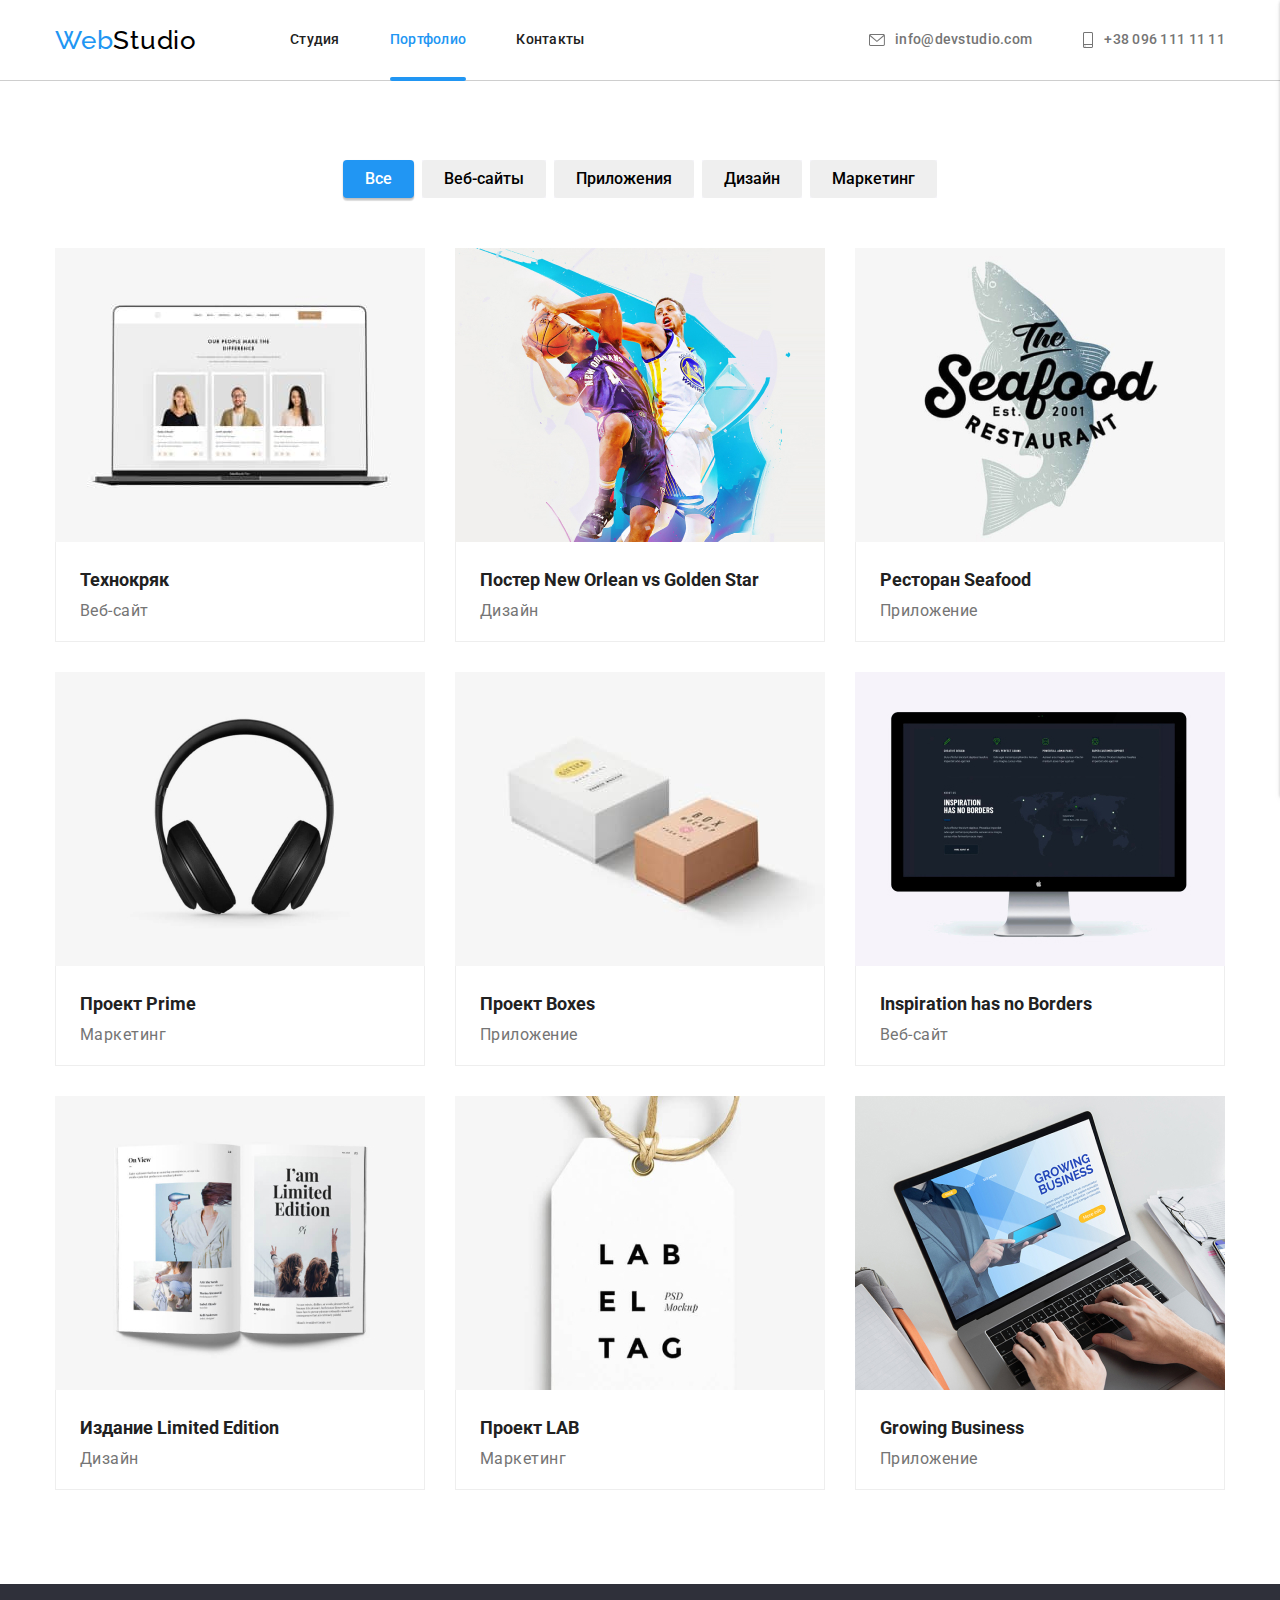
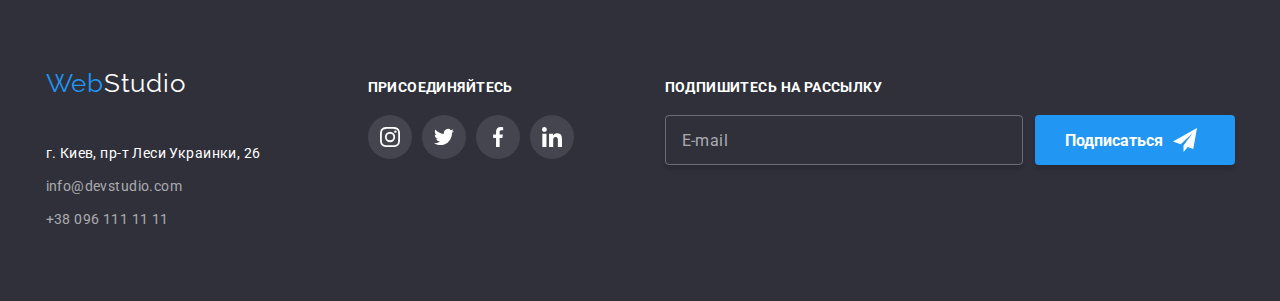
==== commit f5d6d8fc: "footer" ====
--- a/portfolio.html
+++ b/portfolio.html
@@ -301,72 +301,67 @@
 
     <!--Footer-->
     <footer class="footer">
-        <div class="container">
-            <div class="footer-wrapper">
-                <div class="address">
-                    <a class="logo logo-indent" href="./index.html" lang=en>Web<span class="logo-light">Studio</span></a>
-                    <address class="address">
-                        <ul class="address__list">
-                            <li class="address__item"><a class="address__text" href="https://goo.gl/maps/ruB2v3rZitqbdLSk9"
-                                    target="_blank">г. Киев, пр-т
-                                    Леси Украинки, 26</a></li>
-                            <li class="address__item"><a class="address__link"
-                                    href="mailto:info@devstudio.com">info@devstudio.com</a></li>
-                            <li class="address__item"><a class="address__link" href="tel:+380961111111">+38 096 111 11
-                                    11</a></li>
-                        </ul>
-                    </address>
-                </div>
-                <div class="footer__social-link-item">
-                    <p class="footer__social-title">присоединяйтесь</p>
-                    <ul class="footer__social-list">
-                        <li class="footer__social-item">
-                            <a href="#" class="footer__social-link">
-                                <svg class="footer__social-icon">
-                                    <use href="./images/icons.svg#icon-instagram">
-                                    </use>
-                                </svg>
-                            </a>
-                        </li>
-                        <li class="footer__social-item">
-                            <a href="#" class="footer__social-link">
-                                <svg class="footer__social-icon">
-                                    <use href="./images/icons.svg#icon-twitter">
-                                    </use>
-                                </svg>
-                            </a>
-                        </li>
-                        <li class="footer__social-item">
-                            <a href="#" class="footer__social-link">
-                                <svg class="footer__social-icon">
-                                    <use href="./images/icons.svg#icon-facebook">
-                                    </use>
-                                </svg>
-                            </a>
-                        </li>
-                        <li class="footer__social-item">
-                            <a href="#" class="footer__social-link">
-                                <svg class="footer__social-icon">
-                                    <use href="./images/icons.svg#icon-linkedin">
-                                    </use>
-                                </svg>
-                            </a>
+        <div class="footer__container">
+            <div class="footer__address">
+                <a class="logo logo-indent" href="./index.html" lang=en>Web<span class="logo-light">Studio</span></a>
+                <address class="address">
+                    <ul class="address__list">
+                        <li class="address__item"><a class="address__text" href="https://goo.gl/maps/ruB2v3rZitqbdLSk9"
+                                target="_blank">г. Киев, пр-т
+                                Леси Украинки, 26</a></li>
+                        <li class="address__item"><a class="address__link"
+                                href="mailto:info@devstudio.com">info@devstudio.com</a></li>
+                        <li class="address__item"><a class="address__link" href="tel:+380961111111">+38 096 111 11 11</a>
                         </li>
                     </ul>
-                </div>
+                </address>
+            </div>
+            <div class="footer__social-link-item">
+                <p class="footer__social-title">присоединяйтесь</p>
+                <ul class="footer__social-list">
+                    <li class="footer__social-item">
+                        <a href="#" class="footer__social-link">
+                            <svg class="footer__social-icon">
+                                <use href="./images/icons.svg#icon-instagram">
+                                </use>
+                            </svg>
+                        </a>
+                    </li>
+                    <li class="footer__social-item">
+                        <a href="#" class="footer__social-link">
+                            <svg class="footer__social-icon">
+                                <use href="./images/icons.svg#icon-twitter">
+                                </use>
+                            </svg>
+                        </a>
+                    </li>
+                    <li class="footer__social-item">
+                        <a href="#" class="footer__social-link">
+                            <svg class="footer__social-icon">
+                                <use href="./images/icons.svg#icon-facebook">
+                                </use>
+                            </svg>
+                        </a>
+                    </li>
+                    <li class="footer__social-item">
+                        <a href="#" class="footer__social-link">
+                            <svg class="footer__social-icon">
+                                <use href="./images/icons.svg#icon-linkedin">
+                                </use>
+                            </svg>
+                        </a>
+                    </li>
+                </ul>
+            </div>
+            <div class="footer__form-container">
+                <p class="footer__social-title">Подпишитесь на рассылку</p>
                 <form class="footer-form">
-                    <p class="footer__social-title">Подпишитесь на рассылку</p>
-                    <div class="footer-form__form-field">
-                        <label class="footer-form__field">
-                            <input class="footer-form__input" type="email" name="email" placeholder="E-mail">
-                        </label>
-                        <button type="submit" class="footer-form__submit-btn">Подписаться
-                            <svg class="footer-form__btn-icon" width="24" height="24">
-                                <use href="./images/icons.svg#icon-send"></use>
-                            </svg>
-                        </button>
-    
-                    </div>
+                    <input class="footer-form__input" type="email" name="email" placeholder="E-mail">
+                    <button type="submit" class="footer-form__submit-btn">Подписаться
+                        <svg class="footer-form__btn-icon" width="24" height="24">
+                            <use href="./images/icons.svg#icon-send"></use>
+                        </svg>
+                    </button>
                 </form>
             </div>
         </div>
--- a/css/main.min.css
+++ b/css/main.min.css
@@ -1,2 +1,2 @@
-.post__title{font-weight:900;font-size:44px;line-height:1.36}.modal__title{font-weight:700;font-size:20px;line-height:1.15}.content__name{font-weight:700;font-size:18px;line-height:2}.modal__btn,.footer-form__submit-btn{font-weight:700;font-size:16px;line-height:1.87}.footer__social-title{font-weight:700;font-size:14px;line-height:1.14}.team__name,.filter,.filter__button{font-weight:500;font-size:16px;line-height:1.18}.team__name,.filter,.filter__button{font-weight:500;font-size:16px;line-height:1.62}.header,.site-nav__link{font-weight:500;font-size:14px;line-height:1.14}.content__text{font-weight:400;font-size:16px;line-height:1.87}.content__text{font-weight:400;font-size:16px;line-height:1.18}.comment::-webkit-input-placeholder,.modal-policy__text,.modal-policy__link{font-weight:400;font-size:14px;line-height:1.71}.comment:-ms-input-placeholder,.modal-policy__text,.modal-policy__link{font-weight:400;font-size:14px;line-height:1.71}.comment::-ms-input-placeholder,.modal-policy__text,.modal-policy__link{font-weight:400;font-size:14px;line-height:1.71}.comment::placeholder,.modal-policy__text,.modal-policy__link{font-weight:400;font-size:14px;line-height:1.71}.modal__label{font-weight:400;font-size:12px;line-height:1.16}body{color:#757575;background-color:#fff;font-family:"Roboto", sans-serif;font-weight:400;margin:0 auto}*,::after,::before{-webkit-box-sizing:border-box;box-sizing:border-box}h1,h2,h3,p{margin-bottom:0;margin-top:0}ul{list-style:none;padding:0;margin:0}a{color:#212121;text-decoration:none;cursor:pointer}img{display:block;max-width:100%;height:auto}.container{margin:0 auto;width:1200px;padding:0 15px}@media screen and (min-width: 480px){.container{width:480px}}@media screen and (min-width: 768px){.container{width:768px}}@media screen and (min-width: 1200px){.container{width:1200px}}.header{border-bottom:1px solid #cecece;letter-spacing:0.02em}.container-header{display:-webkit-box;display:-ms-flexbox;display:flex;-webkit-box-align:center;-ms-flex-align:center;align-items:center}.logo{display:-webkit-inline-box;display:-ms-inline-flexbox;display:inline-flex;padding-top:16px;padding-bottom:16px}@media screen and (min-width: 768px){.logo{display:-webkit-box;display:-ms-flexbox;display:flex;-webkit-box-align:center;-ms-flex-align:center;align-items:center;margin-right:88px;padding:26px 0}}@media screen and (min-width: 1200px){.logo{margin-right:93px;padding:24px 0}}.navigation{display:none}@media screen and (min-width: 768px){.navigation{display:-webkit-box;display:-ms-flexbox;display:flex;-webkit-box-align:center;-ms-flex-align:center;align-items:center;-webkit-box-orient:horizontal;-webkit-box-direction:normal;-ms-flex-direction:row;flex-direction:row}}@media screen and (min-width: 1200px){.navigation{display:-webkit-box;display:-ms-flexbox;display:flex;-webkit-box-orient:horizontal;-webkit-box-direction:normal;-ms-flex-direction:row;flex-direction:row;margin-right:188px}}.site-nav{color:#2196f3}.site-nav__link{position:relative}.site-nav__link--active{color:#2196f3}@media screen and (min-width: 768px){.site-nav{display:-webkit-box;display:-ms-flexbox;display:flex}}@media screen and (min-width: 768px){.site-nav__item:not(:last-child){margin-right:50px}}.site-nav__link{display:inline-block}@media screen and (min-width: 768px){.site-nav__link{display:-webkit-box;display:-ms-flexbox;display:flex;padding-top:32px;padding-bottom:32px;margin-bottom:0}.site-nav__link:hover,.site-nav__link:focus{color:#2196f3}}@media screen and (min-width: 768px){.site-nav__link:not(:last-child){margin-right:50px}}.site-nav__link--active{color:#2196f3}@media screen and (min-width: 768px){.site-nav__link--active{position:relative}}@media screen and (min-width: 768px){.site-nav__link--active::after{display:block;content:"";width:100%;height:4px;border-radius:2px;background-color:#2196f3;position:absolute;left:0;bottom:-1px}}.contacts{display:none}@media screen and (min-width: 768px){.contacts{display:-webkit-box;display:-ms-flexbox;display:flex;-webkit-box-orient:vertical;-webkit-box-direction:normal;-ms-flex-direction:column;flex-direction:column;margin-left:auto}}@media screen and (min-width: 1200px){.contacts{-webkit-box-orient:horizontal;-webkit-box-direction:normal;-ms-flex-direction:row;flex-direction:row}}@media screen and (min-width: 768px){.contacts__item:not(:last-child){margin-bottom:10px}}@media screen and (min-width: 1200px){.contacts__item:not(:last-child){margin-bottom:0;margin-right:50px}}@media screen and (min-width: 768px){.contacts__link{display:-webkit-box;display:-ms-flexbox;display:flex;-webkit-box-align:center;-ms-flex-align:center;align-items:center;font-weight:500;font-size:12px;line-height:1.16;letter-spacing:0.02em;color:#757575}.contacts__link:hover,.contacts__link:focus{color:#2196f3}}@media screen and (min-width: 1200px){.contacts__link{font-size:14px;line-height:1.14;padding:32px 0}}.contacts__icon{fill:currentColor}.contacts__icon{margin-right:10px}.post{background-color:#2f303a;padding-top:118px;padding-bottom:118px;background-image:-webkit-gradient(linear, left top, left bottom, from(rgba(47,48,58,0.4)), to(rgba(47,48,58,0.4))),url(../images/mobile-hero/hero1x.jpg);background-image:linear-gradient(rgba(47,48,58,0.4), rgba(47,48,58,0.4)),url(../images/mobile-hero/hero1x.jpg);background-repeat:no-repeat;background-position:center;background-size:cover}@media (min-device-pixel-ratio: 2), (-webkit-min-device-pixel-ratio: 2), (min-resolution: 192dpi), (min-resolution: 2dppx){.post{background-image:-webkit-gradient(linear, left top, left bottom, from(rgba(47,48,58,0.4)), to(rgba(47,48,58,0.4))),url(../images/mobile-hero/hero2x.jpg);background-image:linear-gradient(rgba(47,48,58,0.4), rgba(47,48,58,0.4)),url(../images/mobile-hero/hero2x.jpg)}}@media (min-device-pixel-ratio: 3), (-webkit-min-device-pixel-ratio: 3), (min-resolution: 288dpi), (min-resolution: 3dppx){.post{background-image:-webkit-gradient(linear, left top, left bottom, from(rgba(47,48,58,0.4)), to(rgba(47,48,58,0.4))),url(../images/mobile-hero/hero3x.jpg);background-image:linear-gradient(rgba(47,48,58,0.4), rgba(47,48,58,0.4)),url(../images/mobile-hero/hero3x.jpg)}}@media screen and (min-width: 768px){.post{background-image:-webkit-gradient(linear, left top, left bottom, from(rgba(47,48,58,0.4)), to(rgba(47,48,58,0.4))),url(../images/tablet-hero/hero1x.jpg);background-image:linear-gradient(rgba(47,48,58,0.4), rgba(47,48,58,0.4)),url(../images/tablet-hero/hero1x.jpg);min-width:768px}}@media screen and (min-width: 768px) and (min-device-pixel-ratio: 2), screen and (min-width: 768px) and (-webkit-min-device-pixel-ratio: 2), screen and (min-width: 768px) and (min-resolution: 192dpi), screen and (min-width: 768px) and (min-resolution: 2dppx){.post{background-image:-webkit-gradient(linear, left top, left bottom, from(rgba(47,48,58,0.4)), to(rgba(47,48,58,0.4))),url(../images/tablet-hero/hero2x.jpg);background-image:linear-gradient(rgba(47,48,58,0.4), rgba(47,48,58,0.4)),url(../images/tablet-hero/hero2x.jpg)}}@media screen and (min-width: 768px) and (min-device-pixel-ratio: 3), screen and (min-width: 768px) and (-webkit-min-device-pixel-ratio: 3), screen and (min-width: 768px) and (min-resolution: 288dpi), screen and (min-width: 768px) and (min-resolution: 3dppx){.post{background-image:-webkit-gradient(linear, left top, left bottom, from(rgba(47,48,58,0.4)), to(rgba(47,48,58,0.4))),url(../images/tablet-hero/hero3x.jpg);background-image:linear-gradient(rgba(47,48,58,0.4), rgba(47,48,58,0.4)),url(../images/tablet-hero/hero3x.jpg)}}@media screen and (min-width: 1200px){.post{padding-top:200px;padding-bottom:200px;background-image:-webkit-gradient(linear, left top, left bottom, from(rgba(47,48,58,0.4)), to(rgba(47,48,58,0.4))),url(../images/desktop-hero/hero1x.jpg);background-image:linear-gradient(rgba(47,48,58,0.4), rgba(47,48,58,0.4)),url(../images/desktop-hero/hero1x.jpg);background-size:1600px}}@media screen and (min-width: 1200px) and (min-device-pixel-ratio: 2), screen and (min-width: 1200px) and (-webkit-min-device-pixel-ratio: 2), screen and (min-width: 1200px) and (min-resolution: 192dpi), screen and (min-width: 1200px) and (min-resolution: 2dppx){.post{background-image:-webkit-gradient(linear, left top, left bottom, from(rgba(47,48,58,0.4)), to(rgba(47,48,58,0.4))),url(../images/desktop-hero/hero2x.jpg);background-image:linear-gradient(rgba(47,48,58,0.4), rgba(47,48,58,0.4)),url(../images/desktop-hero/hero2x.jpg)}}@media screen and (min-width: 1200px) and (min-device-pixel-ratio: 2) and (min-device-pixel-ratio: 3), screen and (min-width: 1200px) and (-webkit-min-device-pixel-ratio: 2) and (min-device-pixel-ratio: 3), screen and (min-width: 1200px) and (min-resolution: 192dpi) and (min-device-pixel-ratio: 3), screen and (min-width: 1200px) and (min-resolution: 2dppx) and (min-device-pixel-ratio: 3), screen and (min-width: 1200px) and (min-device-pixel-ratio: 2) and (-webkit-min-device-pixel-ratio: 3), screen and (min-width: 1200px) and (min-device-pixel-ratio: 2) and (min-resolution: 288dpi), screen and (min-width: 1200px) and (-webkit-min-device-pixel-ratio: 2) and (-webkit-min-device-pixel-ratio: 3), screen and (min-width: 1200px) and (min-resolution: 192dpi) and (min-resolution: 288dpi), screen and (min-width: 1200px) and (min-resolution: 2dppx) and (min-resolution: 288dpi), screen and (min-width: 1200px) and (min-device-pixel-ratio: 2) and (min-resolution: 3dppx), screen and (min-width: 1200px) and (min-resolution: 192dpi) and (min-resolution: 3dppx), screen and (min-width: 1200px) and (min-resolution: 2dppx) and (min-resolution: 3dppx){.post{background-image:-webkit-gradient(linear, left top, left bottom, from(rgba(47,48,58,0.4)), to(rgba(47,48,58,0.4))),url(../images/desktop-hero/hero3x.jpg);background-image:linear-gradient(rgba(47,48,58,0.4), rgba(47,48,58,0.4)),url(../images/desktop-hero/hero3x.jpg)}}.post__title{color:#fff;text-align:center;text-transform:uppercase;margin-top:0;margin-bottom:30px}.post__button{color:#fff;background-color:#2196f3;margin:0 auto;padding:10px 30px;font-weight:bold;line-height:1.87;-webkit-box-shadow:0px 4px 4px rgba(0,0,0,0.25);box-shadow:0px 4px 4px rgba(0,0,0,0.25);border-radius:4px;border:none;min-width:200px;text-align:center;display:block}.post__button:hover,.post__button:focus{background-color:#188ce8;-webkit-box-shadow:0px 4px 4px rgba(0,0,0,0.15);box-shadow:0px 4px 4px rgba(0,0,0,0.15);border-radius:4px}.backdrop{position:fixed;top:0;left:0;width:100%;height:100%;-webkit-transition:opacity 250ms cubic-bezier(0.4, 0, 0.2, 1);transition:opacity 250ms cubic-bezier(0.4, 0, 0.2, 1);background-color:rgba(0,0,0,0.2)}.backdrop.is-hidden{opacity:0;visibility:hidden;pointer-events:none}.modal{position:absolute;top:50%;left:50%;-webkit-transform:translate(-50%, -50%);transform:translate(-50%, -50%);min-width:528px;min-height:581px;background-color:#fff;border-radius:4px;-webkit-box-shadow:0px 1px 3px rgba(0,0,0,0.12),0px 1px 1px rgba(0,0,0,0.14),0px 2px 1px rgba(0,0,0,0.2);box-shadow:0px 1px 3px rgba(0,0,0,0.12),0px 1px 1px rgba(0,0,0,0.14),0px 2px 1px rgba(0,0,0,0.2)}.modal__close-button{position:absolute;top:8px;right:8px;width:30px;height:30px;background-color:#fff;border:1px solid rgba(0,0,0,0.1);-webkit-box-sizing:border-box;box-sizing:border-box;cursor:pointer;border-radius:50%;background-image:url(./images/icons.svg#icon-close);background-repeat:no-repeat;background-position:center;display:-webkit-box;display:-ms-flexbox;display:flex;-webkit-box-align:center;-ms-flex-align:center;align-items:center}.modal__icon{fill:currentColor;-webkit-box-align:center;-ms-flex-align:center;align-items:center;-webkit-transition:color 250ms cubic-bezier(0.4, 0, 0.2, 1);transition:color 250ms cubic-bezier(0.4, 0, 0.2, 1);position:absolute;left:12px;top:28px;fill:#212121;-webkit-transition:fill 250ms cubic-bezier(0.4, 0, 0.2, 1);transition:fill 250ms cubic-bezier(0.4, 0, 0.2, 1)}.modal__form{padding:40px}.modal__title{font-family:"Roboto", sans-serif;text-align:center;letter-spacing:0.03em;color:#212121;margin-bottom:12px}.modal__label{display:-webkit-box;display:-ms-flexbox;display:flex;margin-bottom:4px;font-family:"Roboto", sans-serif;letter-spacing:0.01em;color:#757575}.modal__field{position:relative;margin-bottom:10px}.modal__input{padding:0;padding-left:42px;border:1px solid rgba(33,33,33,0.2);-webkit-box-sizing:border-box;box-sizing:border-box;border-radius:4px;height:40px;width:448px;cursor:pointer;-webkit-transition:border-color 250ms cubic-bezier(0.4, 0, 0.2, 1);transition:border-color 250ms cubic-bezier(0.4, 0, 0.2, 1)}.modal__close-icon{left:12px;top:28px;fill:#212121;-webkit-transition:fill 250ms cubic-bezier(0.4, 0, 0.2, 1);transition:fill 250ms cubic-bezier(0.4, 0, 0.2, 1)}.modal__btn{padding:10px 30px;min-width:200px;text-align:center;color:#fff;background-color:#2196f3;-webkit-box-shadow:0px 4px 4px rgba(0,0,0,0.15);box-shadow:0px 4px 4px rgba(0,0,0,0.15);border-radius:4px;border:none;display:block;margin:0 auto}.modal__icon:hover,.modal__icon:focus{color:#2196f3}.modal__close-icon:hover,.modal__close-icon:focus{fill:#2196f3}.comment{width:448px;height:120px;resize:none;padding:12px 16px;border:1px solid rgba(33,33,33,0.2);-webkit-box-sizing:border-box;box-sizing:border-box;border-radius:4px;margin-bottom:20px;cursor:pointer;-webkit-transition:border-color 250ms cubic-bezier(0.4, 0, 0.2, 1);transition:border-color 250ms cubic-bezier(0.4, 0, 0.2, 1)}.comment:focus{outline:none;border-color:#2196f3}.comment::-webkit-input-placeholder{font-family:"Roboto", sans-serif;letter-spacing:0.01em;color:rgba(117,117,117,0.5)}.comment:-ms-input-placeholder{font-family:"Roboto", sans-serif;letter-spacing:0.01em;color:rgba(117,117,117,0.5)}.comment::-ms-input-placeholder{font-family:"Roboto", sans-serif;letter-spacing:0.01em;color:rgba(117,117,117,0.5)}.comment::placeholder{font-family:"Roboto", sans-serif;letter-spacing:0.01em;color:rgba(117,117,117,0.5)}.modal__input:focus{outline:none;border-color:#2196f3}.modal-policy{display:-webkit-box;display:-ms-flexbox;display:flex;-webkit-box-pack:center;-ms-flex-pack:center;justify-content:center;-webkit-box-align:center;-ms-flex-align:center;align-items:center;margin-bottom:30px;border-radius:2px;cursor:pointer;-webkit-transition:-webkit-transform 250ms cubic-bezier(0.4, 0, 0.2, 1);transition:-webkit-transform 250ms cubic-bezier(0.4, 0, 0.2, 1);transition:transform 250ms cubic-bezier(0.4, 0, 0.2, 1);transition:transform 250ms cubic-bezier(0.4, 0, 0.2, 1), -webkit-transform 250ms cubic-bezier(0.4, 0, 0.2, 1)}.modal-policy__icon{width:16px;height:15px;border:2px solid #212121;border-radius:2px}.modal-policy__checkbox{position:absolute;width:1px;height:1px;margin:-1px;border:0;padding:0;clip:rect(0 0 0 0);overflow:hidden}.modal-policy__text{display:-webkit-box;display:-ms-flexbox;display:flex;margin-left:7px;-webkit-box-pack:center;-ms-flex-pack:center;justify-content:center;-webkit-box-align:center;-ms-flex-align:center;align-items:center;font-style:normal;letter-spacing:0.03em;color:#757575}.modal-policy__link{font-weight:normal;letter-spacing:0.03em;-webkit-text-decoration-line:underline;text-decoration-line:underline;color:#2196f3}.modal-policy__checkbox:checked+.modal-policy__icon{background-image:url(../images/icon-check.svg);background-size:cover;border:none}.modal__input:focus+.modal__icon{fill:#2196f3}.modal-policy__checkbox:focus{color:#2196f3;outline:1px solid #2196f3}.modal__btn:hover,.modal__btn:focus{background-color:#188ce8}.benefits{padding-top:94px;margin-bottom:0}.benefits__list{display:-webkit-box;display:-ms-flexbox;display:flex;-ms-flex-wrap:wrap;flex-wrap:wrap;-webkit-box-align:center;-ms-flex-align:center;align-items:center}.benefits__name{color:#212121;margin-bottom:10px;margin-top:30px;font-size:14px;line-height:1.14;text-transform:uppercase}@media screen and (max-width: 767px){.benefits__name{text-align:center}}.benefits__text{font-size:14px;line-height:1.71}@media screen and (max-width: 767px){.benefits__block{width:450px;margin-bottom:30px}}@media screen and (min-width: 768px){.benefits__block{width:354px;margin-bottom:30px;margin-right:auto}}@media screen and (min-width: 1200px){.benefits__block{width:270px}.benefits__block:not(:last-child){margin-right:30px}}.concern{display:-webkit-box;display:-ms-flexbox;display:flex;height:120px;border-radius:4px;background-size:contain;background:#f5f4fa;-webkit-box-pack:center;-ms-flex-pack:center;justify-content:center;-webkit-box-align:center;-ms-flex-align:center;align-items:center}.concern__icon{width:70px;height:70px}@media screen and (max-width: 1199px){.activity{display:none}}@media screen and (min-width: 1200px){.activity{color:#212121;padding-top:94px;padding-bottom:94px;-webkit-box-sizing:border-box;box-sizing:border-box}.activity__list{display:-webkit-box;display:-ms-flexbox;display:flex;-webkit-box-align:center;-ms-flex-align:center;align-items:center;-webkit-box-pack:justify;-ms-flex-pack:justify;justify-content:space-between}.activity__overlay{position:relative}.activity__overlay-title{font-weight:700;font-size:14px;line-height:1.14;text-align:center;text-transform:uppercase;letter-spacing:0.03em;color:#fff;background:rgba(47,48,58,0.8);display:-webkit-box;display:-ms-flexbox;display:flex;-webkit-box-pack:center;-ms-flex-pack:center;justify-content:center;-webkit-box-align:center;-ms-flex-align:center;align-items:center;position:absolute;bottom:0;left:0;width:100%;height:70px}.section-title{margin-bottom:50px;text-align:center;font-weight:700;font-size:36px;line-height:1.16;letter-spacing:0.03em}}.team{color:#212121;background-color:#f5f4fa;padding-top:94px;padding-bottom:94px}.team__list{width:100%}@media screen and (min-width: 768px){.team__list{display:-webkit-box;display:-ms-flexbox;display:flex;-ms-flex-wrap:wrap;flex-wrap:wrap}}.team__description{padding:30px 0;background-color:#fff;-webkit-box-shadow:0px 1px 3px RGB(0 0 0/12%),0px 1px 1px RGB(0 0 0/14%),0px 2px 1px RGB(0 0 0/20%);box-shadow:0px 1px 3px RGB(0 0 0/12%),0px 1px 1px RGB(0 0 0/14%),0px 2px 1px RGB(0 0 0/20%);border-radius:0px 0px 4px 4px}@media screen and (min-width: 1200px){.team__description{padding-bottom:30px}}.team__name{color:#212121;text-align:center;letter-spacing:0.03em;margin-bottom:10px}.team__function{text-align:center;letter-spacing:0.03em;color:#757575}.team__item{background-color:#fff;-webkit-box-shadow:0px 1px 3px RGB(0 0 0/12%),0px 1px 1px RGB(0 0 0/14%),0px 2px 1px RGB(0 0 0/20%);box-shadow:0px 1px 3px RGB(0 0 0/12%),0px 1px 1px RGB(0 0 0/14%),0px 2px 1px RGB(0 0 0/20%);border-radius:0px 0px 4px 4px}@media screen and (max-width: 767px){.team__item:not(:last-child){margin-bottom:30px}}@media screen and (min-width: 768px) and (max-width: 1199px){.team__item{width:calc((100% - 30px) / 2)}.team__item:not(:nth-child(2n)){margin-right:30px}.team__item:not(:nth-last-child(-n+2)){margin-bottom:30px}}@media screen and (min-width: 1200px){.team__item{-ms-flex-preferred-size:calc((100% - 3 * 30px) / 4);flex-basis:calc((100% - 3 * 30px) / 4)}.team__item:not(:last-child){margin-right:30px}}.social-list{margin-top:16px;display:-webkit-box;display:-ms-flexbox;display:flex;-webkit-box-pack:center;-ms-flex-pack:center;justify-content:center}.social-list__link{display:-webkit-box;display:-ms-flexbox;display:flex;-webkit-box-align:center;-ms-flex-align:center;align-items:center;-webkit-box-pack:center;-ms-flex-pack:center;justify-content:center;fill:#afb1b8;width:44px;height:44px;border-radius:50%;-webkit-transition:background-color 250ms cubic-bezier(0.4, 0, 0.2, 1),fill 250ms cubic-bezier(0.4, 0, 0.2, 1);transition:background-color 250ms cubic-bezier(0.4, 0, 0.2, 1),fill 250ms cubic-bezier(0.4, 0, 0.2, 1)}.social-list__icon{width:20px;height:20px;color:#afb1b8}.social-list__link:hover,.social-list__link:focus{fill:#fff;background-color:#2196f3}.social-list__item:not(:first-child){margin-left:10px}.social-list__item:hover .social-list__link{fill:#fff}.clients{color:#212121;margin:0;padding-top:60px;padding-bottom:60px}@media screen and (min-width: 1200px){.clients{padding-top:94px;padding-bottom:94px}}.clients__item{width:100%;margin-left:30px;margin-top:30px;-ms-flex-preferred-size:calc((100% - 60px) / 2);flex-basis:calc((100% - 60px) / 2)}.clients__item:not(:first-child){margin-left:30px}@media screen and (min-width: 768px){.clients__item{-ms-flex-preferred-size:calc((100% - 90px) / 3);flex-basis:calc((100% - 90px) / 3)}}@media screen and (min-width: 1200px){.clients__item{-ms-flex-preferred-size:calc((100% - 180px) / 6);flex-basis:calc((100% - 180px) / 6)}}.clients__list{display:-webkit-box;display:-ms-flexbox;display:flex;-ms-flex-wrap:wrap;flex-wrap:wrap;margin-left:-30px;margin-top:-30px}.clients__link{display:-webkit-box;display:-ms-flexbox;display:flex;-webkit-box-align:center;-ms-flex-align:center;align-items:center;-webkit-box-pack:center;-ms-flex-pack:center;justify-content:center;width:170px;height:92px;border:1px solid #afb1b8;-webkit-box-sizing:border-box;box-sizing:border-box;border-radius:4px;fill:#afb1b8;-webkit-transition:fill 250ms cubic-bezier(0.4, 0, 0.2, 1),border-color 250ms cubic-bezier(0.4, 0, 0.2, 1);transition:fill 250ms cubic-bezier(0.4, 0, 0.2, 1),border-color 250ms cubic-bezier(0.4, 0, 0.2, 1)}@media screen and (min-width: 480px){.clients__link{width:210px}}@media screen and (min-width: 768px){.clients__link{width:226px}}@media screen and (min-width: 1200px){.clients__link{width:170px}}.section-title{text-align:center;margin-bottom:30px}.clients__link:hover,.clients__link:focus{fill:#2196f3;border-color:#2196f3}.logo{color:#2196f3;margin-right:93px;font-family:Raleway;font-size:26px;line-height:1.19;letter-spacing:0.03em;text-decoration:none}.logo-indent{display:block;margin-bottom:20px}.logo-dark{color:#000}.logo-light{color:#fff}.footer{background-color:#2f303a;padding-top:60px;padding-bottom:60px}.footer__social-link-item{width:206px;height:80px;margin-left:70px}.footer__social-title{letter-spacing:0.03em;text-transform:uppercase;margin-bottom:20px;color:#fff}.footer__social-list{display:-webkit-box;display:-ms-flexbox;display:flex;-webkit-box-pack:justify;-ms-flex-pack:justify;justify-content:space-between}.footer__social-icon{width:20px;height:20px;fill:#fff}.footer__social-link{display:-webkit-box;display:-ms-flexbox;display:flex;-webkit-box-pack:center;-ms-flex-pack:center;justify-content:center;-webkit-box-align:center;-ms-flex-align:center;align-items:center;width:44px;height:44px;border-radius:50%;background-color:rgba(255,255,255,0.1);fill:#fff;-webkit-transition:background-color 250ms cubic-bezier(0.4, 0, 0.2, 1),fill 250ms cubic-bezier(0.4, 0, 0.2, 1);transition:background-color 250ms cubic-bezier(0.4, 0, 0.2, 1),fill 250ms cubic-bezier(0.4, 0, 0.2, 1)}.address{font-style:normal;letter-spacing:0.03em;text-decoration:none;color:rgba(255,255,255,0.6)}.address__item{margin-bottom:9px}.address__text{letter-spacing:0.03em;text-decoration:none;font-size:14px;color:#fff}.address__list{color:rgba(255,255,255,0.6);font-style:normal;font-size:14px;line-height:1.71;letter-spacing:0.03em;text-decoration:none}.address__link{color:rgba(255,255,255,0.6);font-style:normal;font-size:14px;line-height:1.71;letter-spacing:0.03em;text-decoration:none}.footer-wrapper{display:-webkit-box;display:-ms-flexbox;display:flex;margin:0 auto;-webkit-box-align:baseline;-ms-flex-align:baseline;align-items:baseline}.footer__social-link:focus,.footer__social-link:hover{background-color:#2196f3}.footer-form{margin-left:auto}.footer-form__form-field{display:-webkit-box;display:-ms-flexbox;display:flex}.footer-form__form-title{margin-bottom:20px}.footer-form__submit-btn{display:-webkit-box;display:-ms-flexbox;display:flex;-webkit-box-align:center;-ms-flex-align:center;align-items:center;margin-left:12px;padding:10px 30px;width:200px;height:50px;text-align:center;color:#fff;background-color:#2196f3;-webkit-box-shadow:0px 4px 4px rgba(0,0,0,0.15);box-shadow:0px 4px 4px rgba(0,0,0,0.15);border-radius:4px;border:none}.footer-form__btn-icon{fill:#fff;margin-left:10px}.footer-form__input{margin:0;height:50px;width:358px;padding-left:16px;color:#fff;background-color:#2f303a;border:1px solid rgba(255,255,255,0.3);-webkit-box-sizing:border-box;box-sizing:border-box;-webkit-box-shadow:0px 4px 4px rgba(0,0,0,0.15);box-shadow:0px 4px 4px rgba(0,0,0,0.15);border-radius:4px}.footer-form__submit-btn:hover,.footer-form__submit-btn:focus{background-color:#188ce8;-webkit-box-shadow:0px 4px 4px rgba(0,0,0,0.15);box-shadow:0px 4px 4px rgba(0,0,0,0.15)}.work-block{padding-top:60px;padding-bottom:60px}@media screen and (min-width: 1200px){.work-block{padding-top:94px;padding-bottom:94px}}.filter{display:-webkit-box;display:-ms-flexbox;display:flex;-webkit-box-pack:start;-ms-flex-pack:start;justify-content:flex-start;-ms-flex-wrap:wrap;flex-wrap:wrap;color:#f5f4fa;font-size:16px;line-height:1.62;letter-spacing:0.03em;margin-bottom:40px;margin-left:-8px;margin-top:-15px;border-radius:4px}@media screen and (min-width: 768px){.filter{margin-bottom:30px;-webkit-box-pack:center;-ms-flex-pack:center;justify-content:center}}@media screen and (min-width: 1200px){.filter{margin-bottom:50px;-webkit-box-pack:center;-ms-flex-pack:center;justify-content:center}}.filter__button{padding:6px 22px;border-radius:4px;border:none;cursor:pointer;-webkit-transition:background-color 250ms cubic-bezier(0.4, 0, 0.2, 1),color 250ms cubic-bezier(0.4, 0, 0.2, 1),-webkit-box-shadow 250ms cubic-bezier(0.4, 0, 0.2, 1);transition:background-color 250ms cubic-bezier(0.4, 0, 0.2, 1),color 250ms cubic-bezier(0.4, 0, 0.2, 1),-webkit-box-shadow 250ms cubic-bezier(0.4, 0, 0.2, 1);transition:background-color 250ms cubic-bezier(0.4, 0, 0.2, 1),box-shadow 250ms cubic-bezier(0.4, 0, 0.2, 1),color 250ms cubic-bezier(0.4, 0, 0.2, 1);transition:background-color 250ms cubic-bezier(0.4, 0, 0.2, 1),box-shadow 250ms cubic-bezier(0.4, 0, 0.2, 1),color 250ms cubic-bezier(0.4, 0, 0.2, 1),-webkit-box-shadow 250ms cubic-bezier(0.4, 0, 0.2, 1)}.filter__button--current{background-color:#2196f3;color:#fff;-webkit-box-shadow:0px 3px 1px rgba(0,0,0,0.1),0px 1px 2px rgba(0,0,0,0.08),0px 2px 2px rgba(0,0,0,0.12);box-shadow:0px 3px 1px rgba(0,0,0,0.1),0px 1px 2px rgba(0,0,0,0.08),0px 2px 2px rgba(0,0,0,0.12);border-radius:4px}.filter__button-line{background-color:#f5f4fa;margin-left:8px;margin-top:15px}@media screen and (min-width: 768px){.filter__button-line{margin-top:0}}.filter__button:focus,.filter__button:hover{color:#fff}.filter__button:focus,.filter__button:hover{background-color:#2196f3;-webkit-box-shadow:0px 3px 1px rgba(0,0,0,0.1),0px 1px 2px rgba(0,0,0,0.08),0px 2px 2px rgba(0,0,0,0.12);box-shadow:0px 3px 1px rgba(0,0,0,0.1),0px 1px 2px rgba(0,0,0,0.08),0px 2px 2px rgba(0,0,0,0.12);border-radius:4px}.content{margin-top:-30px;margin-right:-30px;display:-webkit-box;display:-ms-flexbox;display:flex;-ms-flex-wrap:wrap;flex-wrap:wrap}.content__link{display:block}.content__item{display:block;margin-top:30px;margin-right:30px}@media screen and (max-width: 767px){.content__item{width:450px}}@media screen and (max-width: 768px){.content__item{width:354px}}@media screen and (max-width: 1200px){.content__item{width:370px;-ms-flex-preferred-size:calc(100% / 3 - 30px);flex-basis:calc(100% / 3 - 30px)}}.content__title{display:block;padding:20px 24px;border-right:1px solid #eee;border-bottom:1px solid #eee;border-left:1px solid #eee}.content__name{margin-bottom:4px;color:#212121}.content__text{letter-spacing:0.03em;color:#757575}.content__link:hover,.content__link:focus{background:#fff;-webkit-box-sizing:border-box;box-sizing:border-box;-webkit-box-shadow:0px 1px 1px RGB(0 0 0/12%),0px 4px 4px RGB(0 0 0/6%),1px 4px 6px RGB(0 0 0/16%);box-shadow:0px 1px 1px RGB(0 0 0/12%),0px 4px 4px RGB(0 0 0/6%),1px 4px 6px RGB(0 0 0/16%)}.product-thumb{position:relative;overflow:hidden}.product-thumb__actions{position:absolute;top:0;left:0;display:-webkit-box;display:-ms-flexbox;display:flex;-webkit-transform:translateY(100%);transform:translateY(100%);padding:63px 24px;font-size:18px;letter-spacing:0.03em;line-height:1.6;background:#2196f3;color:#fff;opacity:0;-webkit-transition:opacity 250ms linear, -webkit-transform 250ms linear;transition:opacity 250ms linear, -webkit-transform 250ms linear;transition:transform 250ms linear, opacity 250ms linear;transition:transform 250ms linear, opacity 250ms linear, -webkit-transform 250ms linear}.content__link:hover .product-thumb__actions{-webkit-transform:translateY(0%);transform:translateY(0%);opacity:1}.menu-container{position:fixed;top:0;right:0;padding:48px 40px;width:100%;height:796px;background:#fff;-webkit-box-shadow:0px 4px 8px rgba(0,0,0,0.04),0px 2px 4px rgba(0,0,0,0.08),0px 1px 3px rgba(0,0,0,0.16);box-shadow:0px 4px 8px rgba(0,0,0,0.04),0px 2px 4px rgba(0,0,0,0.08),0px 1px 3px rgba(0,0,0,0.16);z-index:999;-webkit-transform:translateX(100%);transform:translateX(100%);-webkit-transition-duration:250ms;transition-duration:250ms;-webkit-transition-timing-function:cubic-bezier(0.4, 0, 0.2, 1);transition-timing-function:cubic-bezier(0.4, 0, 0.2, 1)}@media (min-width: 768px){.mobile-menu{display:none}}.menu-container.is-open{-webkit-transform:translateX(0%);transform:translateX(0%)}.menu-button{position:absolute;-webkit-box-align:center;-ms-flex-align:center;align-items:center;-webkit-box-pack:center;-ms-flex-pack:center;justify-content:center;top:10px;right:2px;margin:0;background-color:transparent;cursor:pointer;border:none;outline:none}@media (max-width: 767px){.menu-button .navigation,.menu-button .site-nav{display:none}}@media (min-width: 768px){.menu-button{display:none}}.menu-button__open{padding:0;background-color:transparent;margin-left:auto;border:none;cursor:pointer}.menu-button__close{position:absolute;top:10px;right:15px;padding:0;margin-left:auto;border:none;cursor:pointer}.icon-menu,.icon-close{-webkit-transition-duration:250ms;transition-duration:250ms;-webkit-transition-timing-function:cubic-bezier(0.4, 0, 0.2, 1);transition-timing-function:cubic-bezier(0.4, 0, 0.2, 1)}.menu-button:hover .icon-menu,.menu-button:focus .icon-menu,.menu-button:hover .icon-close,.menu-button:focus .icon-close{fill:#2196f3}​.menu-button__close,.menu-button__open{fill:currentColor;-webkit-transition-duration:250ms;transition-duration:250ms;-webkit-transition-timing-function:cubic-bezier(0.4, 0, 0.2, 1);transition-timing-function:cubic-bezier(0.4, 0, 0.2, 1)}.menu-button__close:active,.menu-button__open:active{color:#2196f3}.menu-box{display:-webkit-box;display:-ms-flexbox;display:flex;-webkit-box-orient:vertical;-webkit-box-direction:normal;-ms-flex-direction:column;flex-direction:column;height:100%;width:100%;-webkit-box-pack:justify;-ms-flex-pack:justify;justify-content:space-between}.mobile-nav__link{font-weight:500;font-size:40px;line-height:1.175;letter-spacing:0.02em;color:#212121;-webkit-transition-duration:250ms;transition-duration:250ms;-webkit-transition-timing-function:cubic-bezier(0.4, 0, 0.2, 1);transition-timing-function:cubic-bezier(0.4, 0, 0.2, 1)}.mobile-nav__link:hover,.mobile-nav__link:focus{color:#2196f3}.mobile-nav__item:not(:last-child){margin-bottom:32px}.mobile-nav__link--current{color:#2196f3}.mobile-contacts__tel{display:block;font-weight:500;font-size:34px;line-height:1.17;letter-spacing:0.02em;color:#2196f3;margin-bottom:32px}.mobile-contacts__mail{display:block;font-weight:500;font-size:24px;line-height:1.16;letter-spacing:0.02em;margin-bottom:64px;color:#757575}.mobile-socials__list{display:-webkit-box;display:-ms-flexbox;display:flex}.mobile-socials__link{display:inline-block;font-weight:500;font-size:18px;line-height:1.22;letter-spacing:0.02em;color:#2196f3}.mobile-socials__item:not(:last-child){border-right:1px solid rgba(33,33,33,0.2)}.mobile-socials__item:not(:first-child){padding-left:10px}.mobile-socials__item:not(:last-child){padding-right:10px}
+.post__title{font-weight:900;font-size:44px;line-height:1.36}.modal__title{font-weight:700;font-size:20px;line-height:1.15}.content__name{font-weight:700;font-size:18px;line-height:2}.modal__btn,.footer-form__submit-btn{font-weight:700;font-size:16px;line-height:1.87}.footer__social-title{font-weight:700;font-size:14px;line-height:1.14}.team__name,.filter,.filter__button{font-weight:500;font-size:16px;line-height:1.18}.team__name,.filter,.filter__button{font-weight:500;font-size:16px;line-height:1.62}.header,.site-nav__link{font-weight:500;font-size:14px;line-height:1.14}.content__text{font-weight:400;font-size:16px;line-height:1.87}.content__text{font-weight:400;font-size:16px;line-height:1.18}.comment::-webkit-input-placeholder,.modal-policy__link{font-weight:400;font-size:14px;line-height:1.71}.comment:-ms-input-placeholder,.modal-policy__link{font-weight:400;font-size:14px;line-height:1.71}.comment::-ms-input-placeholder,.modal-policy__link{font-weight:400;font-size:14px;line-height:1.71}.comment::placeholder,.modal-policy__link{font-weight:400;font-size:14px;line-height:1.71}.modal__label{font-weight:400;font-size:12px;line-height:1.16}body{color:#757575;background-color:#fff;font-family:"Roboto", sans-serif;font-weight:400;margin:0 auto}*,::after,::before{-webkit-box-sizing:border-box;box-sizing:border-box}h1,h2,h3,p{margin-bottom:0;margin-top:0}ul{list-style:none;padding:0;margin:0}a{color:#212121;text-decoration:none;cursor:pointer}img{display:block;max-width:100%;height:auto}.container{margin:0 auto;width:1200px;padding:0 15px}@media screen and (min-width: 480px){.container{width:480px}}@media screen and (min-width: 768px){.container{width:768px}}@media screen and (min-width: 1200px){.container{width:1200px}}.header{border-bottom:1px solid #cecece;letter-spacing:0.02em}.container-header{display:-webkit-box;display:-ms-flexbox;display:flex;-webkit-box-align:center;-ms-flex-align:center;align-items:center}.logo{display:-webkit-inline-box;display:-ms-inline-flexbox;display:inline-flex;padding-top:16px;padding-bottom:16px}@media screen and (min-width: 768px){.logo{display:-webkit-box;display:-ms-flexbox;display:flex;-webkit-box-align:center;-ms-flex-align:center;align-items:center;margin-right:88px;padding:26px 0}}@media screen and (min-width: 1200px){.logo{margin-right:93px;padding:24px 0}}.navigation{display:none}@media screen and (min-width: 768px){.navigation{display:-webkit-box;display:-ms-flexbox;display:flex;-webkit-box-align:center;-ms-flex-align:center;align-items:center;-webkit-box-orient:horizontal;-webkit-box-direction:normal;-ms-flex-direction:row;flex-direction:row}}@media screen and (min-width: 1200px){.navigation{display:-webkit-box;display:-ms-flexbox;display:flex;-webkit-box-orient:horizontal;-webkit-box-direction:normal;-ms-flex-direction:row;flex-direction:row;margin-right:188px}}.site-nav{color:#2196f3}.site-nav__link{position:relative}.site-nav__link--active{color:#2196f3}@media screen and (min-width: 768px){.site-nav{display:-webkit-box;display:-ms-flexbox;display:flex}}@media screen and (min-width: 768px){.site-nav__item:not(:last-child){margin-right:50px}}.site-nav__link{display:inline-block}@media screen and (min-width: 768px){.site-nav__link{display:-webkit-box;display:-ms-flexbox;display:flex;padding-top:32px;padding-bottom:32px;margin-bottom:0}.site-nav__link:hover,.site-nav__link:focus{color:#2196f3}}@media screen and (min-width: 768px){.site-nav__link:not(:last-child){margin-right:50px}}.site-nav__link--active{color:#2196f3}@media screen and (min-width: 768px){.site-nav__link--active{position:relative}}@media screen and (min-width: 768px){.site-nav__link--active::after{display:block;content:"";width:100%;height:4px;border-radius:2px;background-color:#2196f3;position:absolute;left:0;bottom:-1px}}.contacts{display:none}@media screen and (min-width: 768px){.contacts{display:-webkit-box;display:-ms-flexbox;display:flex;-webkit-box-orient:vertical;-webkit-box-direction:normal;-ms-flex-direction:column;flex-direction:column;margin-left:auto}}@media screen and (min-width: 1200px){.contacts{-webkit-box-orient:horizontal;-webkit-box-direction:normal;-ms-flex-direction:row;flex-direction:row}}@media screen and (min-width: 768px){.contacts__item:not(:last-child){margin-bottom:10px}}@media screen and (min-width: 1200px){.contacts__item:not(:last-child){margin-bottom:0;margin-right:50px}}@media screen and (min-width: 768px){.contacts__link{display:-webkit-box;display:-ms-flexbox;display:flex;-webkit-box-align:center;-ms-flex-align:center;align-items:center;font-weight:500;font-size:12px;line-height:1.16;letter-spacing:0.02em;color:#757575}.contacts__link:hover,.contacts__link:focus{color:#2196f3}}@media screen and (min-width: 1200px){.contacts__link{font-size:14px;line-height:1.14;padding:32px 0}}.contacts__icon{fill:currentColor}.contacts__icon{margin-right:10px}.post{background-color:#2f303a;padding-top:118px;padding-bottom:118px;background-image:-webkit-gradient(linear, left top, left bottom, from(rgba(47,48,58,0.4)), to(rgba(47,48,58,0.4))),url(../images/mobile-hero/hero1x.jpg);background-image:linear-gradient(rgba(47,48,58,0.4), rgba(47,48,58,0.4)),url(../images/mobile-hero/hero1x.jpg);background-repeat:no-repeat;background-position:center;background-size:cover}@media (min-device-pixel-ratio: 2), (-webkit-min-device-pixel-ratio: 2), (min-resolution: 192dpi), (min-resolution: 2dppx){.post{background-image:-webkit-gradient(linear, left top, left bottom, from(rgba(47,48,58,0.4)), to(rgba(47,48,58,0.4))),url(../images/mobile-hero/hero2x.jpg);background-image:linear-gradient(rgba(47,48,58,0.4), rgba(47,48,58,0.4)),url(../images/mobile-hero/hero2x.jpg)}}@media (min-device-pixel-ratio: 3), (-webkit-min-device-pixel-ratio: 3), (min-resolution: 288dpi), (min-resolution: 3dppx){.post{background-image:-webkit-gradient(linear, left top, left bottom, from(rgba(47,48,58,0.4)), to(rgba(47,48,58,0.4))),url(../images/mobile-hero/hero3x.jpg);background-image:linear-gradient(rgba(47,48,58,0.4), rgba(47,48,58,0.4)),url(../images/mobile-hero/hero3x.jpg)}}@media screen and (min-width: 768px){.post{background-image:-webkit-gradient(linear, left top, left bottom, from(rgba(47,48,58,0.4)), to(rgba(47,48,58,0.4))),url(../images/tablet-hero/hero1x.jpg);background-image:linear-gradient(rgba(47,48,58,0.4), rgba(47,48,58,0.4)),url(../images/tablet-hero/hero1x.jpg);min-width:768px}}@media screen and (min-width: 768px) and (min-device-pixel-ratio: 2), screen and (min-width: 768px) and (-webkit-min-device-pixel-ratio: 2), screen and (min-width: 768px) and (min-resolution: 192dpi), screen and (min-width: 768px) and (min-resolution: 2dppx){.post{background-image:-webkit-gradient(linear, left top, left bottom, from(rgba(47,48,58,0.4)), to(rgba(47,48,58,0.4))),url(../images/tablet-hero/hero2x.jpg);background-image:linear-gradient(rgba(47,48,58,0.4), rgba(47,48,58,0.4)),url(../images/tablet-hero/hero2x.jpg)}}@media screen and (min-width: 768px) and (min-device-pixel-ratio: 3), screen and (min-width: 768px) and (-webkit-min-device-pixel-ratio: 3), screen and (min-width: 768px) and (min-resolution: 288dpi), screen and (min-width: 768px) and (min-resolution: 3dppx){.post{background-image:-webkit-gradient(linear, left top, left bottom, from(rgba(47,48,58,0.4)), to(rgba(47,48,58,0.4))),url(../images/tablet-hero/hero3x.jpg);background-image:linear-gradient(rgba(47,48,58,0.4), rgba(47,48,58,0.4)),url(../images/tablet-hero/hero3x.jpg)}}@media screen and (min-width: 1200px){.post{padding-top:200px;padding-bottom:200px;background-image:-webkit-gradient(linear, left top, left bottom, from(rgba(47,48,58,0.4)), to(rgba(47,48,58,0.4))),url(../images/desktop-hero/hero1x.jpg);background-image:linear-gradient(rgba(47,48,58,0.4), rgba(47,48,58,0.4)),url(../images/desktop-hero/hero1x.jpg);background-size:1600px}}@media screen and (min-width: 1200px) and (min-device-pixel-ratio: 2), screen and (min-width: 1200px) and (-webkit-min-device-pixel-ratio: 2), screen and (min-width: 1200px) and (min-resolution: 192dpi), screen and (min-width: 1200px) and (min-resolution: 2dppx){.post{background-image:-webkit-gradient(linear, left top, left bottom, from(rgba(47,48,58,0.4)), to(rgba(47,48,58,0.4))),url(../images/desktop-hero/hero2x.jpg);background-image:linear-gradient(rgba(47,48,58,0.4), rgba(47,48,58,0.4)),url(../images/desktop-hero/hero2x.jpg)}}@media screen and (min-width: 1200px) and (min-device-pixel-ratio: 2) and (min-device-pixel-ratio: 3), screen and (min-width: 1200px) and (-webkit-min-device-pixel-ratio: 2) and (min-device-pixel-ratio: 3), screen and (min-width: 1200px) and (min-resolution: 192dpi) and (min-device-pixel-ratio: 3), screen and (min-width: 1200px) and (min-resolution: 2dppx) and (min-device-pixel-ratio: 3), screen and (min-width: 1200px) and (min-device-pixel-ratio: 2) and (-webkit-min-device-pixel-ratio: 3), screen and (min-width: 1200px) and (min-device-pixel-ratio: 2) and (min-resolution: 288dpi), screen and (min-width: 1200px) and (-webkit-min-device-pixel-ratio: 2) and (-webkit-min-device-pixel-ratio: 3), screen and (min-width: 1200px) and (min-resolution: 192dpi) and (min-resolution: 288dpi), screen and (min-width: 1200px) and (min-resolution: 2dppx) and (min-resolution: 288dpi), screen and (min-width: 1200px) and (min-device-pixel-ratio: 2) and (min-resolution: 3dppx), screen and (min-width: 1200px) and (min-resolution: 192dpi) and (min-resolution: 3dppx), screen and (min-width: 1200px) and (min-resolution: 2dppx) and (min-resolution: 3dppx){.post{background-image:-webkit-gradient(linear, left top, left bottom, from(rgba(47,48,58,0.4)), to(rgba(47,48,58,0.4))),url(../images/desktop-hero/hero3x.jpg);background-image:linear-gradient(rgba(47,48,58,0.4), rgba(47,48,58,0.4)),url(../images/desktop-hero/hero3x.jpg)}}.post__title{color:#fff;text-align:center;text-transform:uppercase;margin-top:0;margin-bottom:30px}.post__button{color:#fff;background-color:#2196f3;margin:0 auto;padding:10px 30px;font-weight:bold;line-height:1.87;-webkit-box-shadow:0px 4px 4px rgba(0,0,0,0.25);box-shadow:0px 4px 4px rgba(0,0,0,0.25);border-radius:4px;border:none;min-width:200px;text-align:center;display:block}.post__button:hover,.post__button:focus{background-color:#188ce8;-webkit-box-shadow:0px 4px 4px rgba(0,0,0,0.15);box-shadow:0px 4px 4px rgba(0,0,0,0.15);border-radius:4px}.backdrop{position:fixed;top:0;left:0;width:100%;height:100%;-webkit-transition:opacity 250ms cubic-bezier(0.4, 0, 0.2, 1);transition:opacity 250ms cubic-bezier(0.4, 0, 0.2, 1);background-color:rgba(0,0,0,0.2)}.backdrop.is-hidden{opacity:0;visibility:hidden;pointer-events:none}.modal{position:absolute;top:50%;left:50%;-webkit-transform:translate(-50%, -50%);transform:translate(-50%, -50%);min-height:581px;background-color:#fff;border-radius:4px;-webkit-box-shadow:0px 1px 3px rgba(0,0,0,0.12),0px 1px 1px rgba(0,0,0,0.14),0px 2px 1px rgba(0,0,0,0.2);box-shadow:0px 1px 3px rgba(0,0,0,0.12),0px 1px 1px rgba(0,0,0,0.14),0px 2px 1px rgba(0,0,0,0.2)}@media screen and (max-width: 767px){.modal{max-width:450px;width:100vw;max-height:609px;height:100vh}}@media screen and (min-width: 768px){.modal{width:450px;height:609px}}@media screen and (min-width: 1200px){.modal{width:528px;height:581px}}.modal__close-button{position:absolute;top:8px;right:8px;width:30px;height:30px;background-color:#fff;border:1px solid rgba(0,0,0,0.1);-webkit-box-sizing:border-box;box-sizing:border-box;cursor:pointer;border-radius:50%;background-image:url(./images/icons.svg#icon-close);background-repeat:no-repeat;background-position:center;display:-webkit-box;display:-ms-flexbox;display:flex;-webkit-box-align:center;-ms-flex-align:center;align-items:center}.modal__icon{fill:currentColor;-webkit-box-align:center;-ms-flex-align:center;align-items:center;-webkit-transition:color 250ms cubic-bezier(0.4, 0, 0.2, 1);transition:color 250ms cubic-bezier(0.4, 0, 0.2, 1);position:absolute;left:12px;top:28px;fill:#212121;-webkit-transition:fill 250ms cubic-bezier(0.4, 0, 0.2, 1);transition:fill 250ms cubic-bezier(0.4, 0, 0.2, 1)}.modal__form{padding:40px}.modal__title{font-family:"Roboto", sans-serif;text-align:center;letter-spacing:0.03em;color:#212121;margin-bottom:12px}@media screen and (max-width: 1199px){.modal__title{width:370px}}.modal__label{display:-webkit-box;display:-ms-flexbox;display:flex;margin-bottom:4px;font-family:"Roboto", sans-serif;letter-spacing:0.01em;color:#757575}.modal__field{position:relative;margin-bottom:10px}.modal__input{padding:0;padding-left:42px;border:1px solid rgba(33,33,33,0.2);-webkit-box-sizing:border-box;box-sizing:border-box;border-radius:4px;height:40px;width:448px;cursor:pointer;-webkit-transition:border-color 250ms cubic-bezier(0.4, 0, 0.2, 1);transition:border-color 250ms cubic-bezier(0.4, 0, 0.2, 1)}@media screen and (max-width: 1199px){.modal__input{max-width:370px;width:100%}}@media screen and (min-width: 1200px){.modal__input{width:448px}}.modal__close-icon{left:12px;top:28px;fill:#212121;-webkit-transition:fill 250ms cubic-bezier(0.4, 0, 0.2, 1);transition:fill 250ms cubic-bezier(0.4, 0, 0.2, 1)}.modal__btn{padding:10px 30px;min-width:200px;text-align:center;color:#fff;background-color:#2196f3;-webkit-box-shadow:0px 4px 4px rgba(0,0,0,0.15);box-shadow:0px 4px 4px rgba(0,0,0,0.15);border-radius:4px;border:none;display:block;margin:0 auto}.modal__icon:hover,.modal__icon:focus{color:#2196f3}.modal__close-icon:hover,.modal__close-icon:focus{fill:#2196f3}.comment{width:448px;height:120px;resize:none;padding:12px 16px;border:1px solid rgba(33,33,33,0.2);-webkit-box-sizing:border-box;box-sizing:border-box;border-radius:4px;margin-bottom:20px;cursor:pointer;-webkit-transition:border-color 250ms cubic-bezier(0.4, 0, 0.2, 1);transition:border-color 250ms cubic-bezier(0.4, 0, 0.2, 1)}@media screen and (max-width: 1199px){.comment{max-width:370px;width:100%}}@media screen and (min-width: 1200px){.comment{width:448px}}.comment:focus{outline:none;border-color:#2196f3}.comment::-webkit-input-placeholder{font-family:"Roboto", sans-serif;letter-spacing:0.01em;color:rgba(117,117,117,0.5)}.comment:-ms-input-placeholder{font-family:"Roboto", sans-serif;letter-spacing:0.01em;color:rgba(117,117,117,0.5)}.comment::-ms-input-placeholder{font-family:"Roboto", sans-serif;letter-spacing:0.01em;color:rgba(117,117,117,0.5)}.comment::placeholder{font-family:"Roboto", sans-serif;letter-spacing:0.01em;color:rgba(117,117,117,0.5)}.modal__input:focus{outline:none;border-color:#2196f3}.modal-policy{display:-webkit-box;display:-ms-flexbox;display:flex;-webkit-box-pack:center;-ms-flex-pack:center;justify-content:center;-webkit-box-align:center;-ms-flex-align:center;align-items:center;margin-bottom:30px;border-radius:2px;cursor:pointer;-webkit-transition:-webkit-transform 250ms cubic-bezier(0.4, 0, 0.2, 1);transition:-webkit-transform 250ms cubic-bezier(0.4, 0, 0.2, 1);transition:transform 250ms cubic-bezier(0.4, 0, 0.2, 1);transition:transform 250ms cubic-bezier(0.4, 0, 0.2, 1), -webkit-transform 250ms cubic-bezier(0.4, 0, 0.2, 1)}.modal-policy__icon{width:16px;height:15px;border:2px solid #212121;border-radius:2px}.modal-policy__checkbox{position:absolute;width:1px;height:1px;margin:-1px;border:0;padding:0;clip:rect(0 0 0 0);overflow:hidden}.modal-policy__text{display:-webkit-box;display:-ms-flexbox;display:flex;margin-left:7px;-webkit-box-pack:center;-ms-flex-pack:center;justify-content:center;-webkit-box-align:center;-ms-flex-align:center;align-items:center;font-style:normal;font-size:12px;letter-spacing:0.03em;color:#757575}@media screen and (min-width: 1200px){.modal-policy__text{font-size:14px}}.modal-policy__link{font-weight:normal;letter-spacing:0.03em;-webkit-text-decoration-line:underline;text-decoration-line:underline;color:#2196f3;font-size:12px}@media screen and (min-width: 1200px){.modal-policy__link{font-size:14px;line-height:1.71}}.modal-policy__checkbox:checked+.modal-policy__icon{background-image:url(../images/icon-check.svg);background-size:cover;border:none}.modal__input:focus+.modal__icon{fill:#2196f3}.modal-policy__checkbox:focus{color:#2196f3;outline:1px solid #2196f3}.modal__btn:hover,.modal__btn:focus{background-color:#188ce8}.benefits{padding-top:94px;margin-bottom:0}.benefits__list{display:-webkit-box;display:-ms-flexbox;display:flex;-ms-flex-wrap:wrap;flex-wrap:wrap;-webkit-box-align:center;-ms-flex-align:center;align-items:center}.benefits__name{color:#212121;margin-bottom:10px;margin-top:30px;font-size:14px;line-height:1.14;text-transform:uppercase}@media screen and (max-width: 767px){.benefits__name{text-align:center}}.benefits__text{font-size:14px;line-height:1.71}@media screen and (max-width: 767px){.benefits__block{width:450px;margin-bottom:30px}}@media screen and (min-width: 768px){.benefits__block{width:354px;margin-bottom:30px;margin-right:auto}}@media screen and (min-width: 1200px){.benefits__block{width:270px}.benefits__block:not(:last-child){margin-right:30px}}.concern{display:-webkit-box;display:-ms-flexbox;display:flex;height:120px;border-radius:4px;background-size:contain;background:#f5f4fa;-webkit-box-pack:center;-ms-flex-pack:center;justify-content:center;-webkit-box-align:center;-ms-flex-align:center;align-items:center}.concern__icon{width:70px;height:70px}@media screen and (max-width: 1199px){.activity{display:none}}@media screen and (min-width: 1200px){.activity{color:#212121;padding-top:94px;padding-bottom:94px;-webkit-box-sizing:border-box;box-sizing:border-box}.activity__list{display:-webkit-box;display:-ms-flexbox;display:flex;-webkit-box-align:center;-ms-flex-align:center;align-items:center;-webkit-box-pack:justify;-ms-flex-pack:justify;justify-content:space-between}.activity__overlay{position:relative}.activity__overlay-title{font-weight:700;font-size:14px;line-height:1.14;text-align:center;text-transform:uppercase;letter-spacing:0.03em;color:#fff;background:rgba(47,48,58,0.8);display:-webkit-box;display:-ms-flexbox;display:flex;-webkit-box-pack:center;-ms-flex-pack:center;justify-content:center;-webkit-box-align:center;-ms-flex-align:center;align-items:center;position:absolute;bottom:0;left:0;width:100%;height:70px}.section-title{margin-bottom:50px;text-align:center;font-weight:700;font-size:36px;line-height:1.16;letter-spacing:0.03em}}.team{color:#212121;background-color:#f5f4fa;padding-top:94px;padding-bottom:94px}.team__list{width:100%}@media screen and (min-width: 768px){.team__list{display:-webkit-box;display:-ms-flexbox;display:flex;-ms-flex-wrap:wrap;flex-wrap:wrap}}.team__description{padding:30px 0;background-color:#fff;-webkit-box-shadow:0px 1px 3px RGB(0 0 0/12%),0px 1px 1px RGB(0 0 0/14%),0px 2px 1px RGB(0 0 0/20%);box-shadow:0px 1px 3px RGB(0 0 0/12%),0px 1px 1px RGB(0 0 0/14%),0px 2px 1px RGB(0 0 0/20%);border-radius:0px 0px 4px 4px}@media screen and (min-width: 1200px){.team__description{padding-bottom:30px}}.team__name{color:#212121;text-align:center;letter-spacing:0.03em;margin-bottom:10px}.team__function{text-align:center;letter-spacing:0.03em;color:#757575}.team__item{background-color:#fff;-webkit-box-shadow:0px 1px 3px RGB(0 0 0/12%),0px 1px 1px RGB(0 0 0/14%),0px 2px 1px RGB(0 0 0/20%);box-shadow:0px 1px 3px RGB(0 0 0/12%),0px 1px 1px RGB(0 0 0/14%),0px 2px 1px RGB(0 0 0/20%);border-radius:0px 0px 4px 4px}@media screen and (max-width: 767px){.team__item:not(:last-child){margin-bottom:30px}}@media screen and (min-width: 768px) and (max-width: 1199px){.team__item{width:calc((100% - 30px) / 2)}.team__item:not(:nth-child(2n)){margin-right:30px}.team__item:not(:nth-last-child(-n+2)){margin-bottom:30px}}@media screen and (min-width: 1200px){.team__item{-ms-flex-preferred-size:calc((100% - 3 * 30px) / 4);flex-basis:calc((100% - 3 * 30px) / 4)}.team__item:not(:last-child){margin-right:30px}}.social-list{margin-top:16px;display:-webkit-box;display:-ms-flexbox;display:flex;-webkit-box-pack:center;-ms-flex-pack:center;justify-content:center}.social-list__link{display:-webkit-box;display:-ms-flexbox;display:flex;-webkit-box-align:center;-ms-flex-align:center;align-items:center;-webkit-box-pack:center;-ms-flex-pack:center;justify-content:center;fill:#afb1b8;width:44px;height:44px;border-radius:50%;-webkit-transition:background-color 250ms cubic-bezier(0.4, 0, 0.2, 1),fill 250ms cubic-bezier(0.4, 0, 0.2, 1);transition:background-color 250ms cubic-bezier(0.4, 0, 0.2, 1),fill 250ms cubic-bezier(0.4, 0, 0.2, 1)}.social-list__icon{width:20px;height:20px;color:#afb1b8}.social-list__link:hover,.social-list__link:focus{fill:#fff;background-color:#2196f3}.social-list__item:not(:first-child){margin-left:10px}.social-list__item:hover .social-list__link{fill:#fff}.clients{color:#212121;margin:0;padding-top:60px;padding-bottom:60px}@media screen and (min-width: 1200px){.clients{padding-top:94px;padding-bottom:94px}}.clients__item{width:100%;margin-left:30px;margin-top:30px;-ms-flex-preferred-size:calc((100% - 60px) / 2);flex-basis:calc((100% - 60px) / 2)}.clients__item:not(:first-child){margin-left:30px}@media screen and (min-width: 768px){.clients__item{-ms-flex-preferred-size:calc((100% - 90px) / 3);flex-basis:calc((100% - 90px) / 3)}}@media screen and (min-width: 1200px){.clients__item{-ms-flex-preferred-size:calc((100% - 180px) / 6);flex-basis:calc((100% - 180px) / 6)}}.clients__list{display:-webkit-box;display:-ms-flexbox;display:flex;-ms-flex-wrap:wrap;flex-wrap:wrap;margin-left:-30px;margin-top:-30px}.clients__link{display:-webkit-box;display:-ms-flexbox;display:flex;-webkit-box-align:center;-ms-flex-align:center;align-items:center;-webkit-box-pack:center;-ms-flex-pack:center;justify-content:center;width:170px;height:92px;border:1px solid #afb1b8;-webkit-box-sizing:border-box;box-sizing:border-box;border-radius:4px;fill:#afb1b8;-webkit-transition:fill 250ms cubic-bezier(0.4, 0, 0.2, 1),border-color 250ms cubic-bezier(0.4, 0, 0.2, 1);transition:fill 250ms cubic-bezier(0.4, 0, 0.2, 1),border-color 250ms cubic-bezier(0.4, 0, 0.2, 1)}@media screen and (min-width: 480px){.clients__link{width:210px}}@media screen and (min-width: 768px){.clients__link{width:226px}}@media screen and (min-width: 1200px){.clients__link{width:170px}}.section-title{text-align:center;margin-bottom:30px}.clients__link:hover,.clients__link:focus{fill:#2196f3;border-color:#2196f3}.logo{color:#2196f3;font-family:Raleway;font-size:26px;line-height:1.19;letter-spacing:0.03em;text-decoration:none}.logo-indent{display:block}.logo-dark{color:#000}.logo-light{color:#fff}.footer{background-color:#2f303a;padding-top:60px;padding-bottom:60px}.footer__container{display:-webkit-box;display:-ms-flexbox;display:flex;-webkit-box-orient:vertical;-webkit-box-direction:normal;-ms-flex-direction:column;flex-direction:column;-webkit-box-align:center;-ms-flex-align:center;align-items:center}@media screen and (min-width: 768px){.footer__container{-webkit-box-orient:horizontal;-webkit-box-direction:normal;-ms-flex-direction:row;flex-direction:row;-webkit-box-align:start;-ms-flex-align:start;align-items:flex-start;-ms-flex-wrap:wrap;flex-wrap:wrap;-ms-flex-pack:distribute;justify-content:space-around;-webkit-box-align:baseline;-ms-flex-align:baseline;align-items:baseline}}@media screen and (min-width: 1200px){.footer__container{display:-webkit-box;display:-ms-flexbox;display:flex;-webkit-box-align:baseline;-ms-flex-align:baseline;align-items:baseline}}.footer__address{display:-webkit-box;display:-ms-flexbox;display:flex;width:231px;-webkit-box-align:center;-ms-flex-align:center;align-items:center;-webkit-box-orient:vertical;-webkit-box-direction:normal;-ms-flex-direction:column;flex-direction:column;margin-bottom:60px;text-align:center;width:231px}@media screen and (min-width: 1200px){.footer__address{text-align:left;margin-bottom:0;-webkit-box-align:start;-ms-flex-align:start;align-items:flex-start}}.logo{display:-webkit-box;display:-ms-flexbox;display:flex}.address__list{color:rgba(255,255,255,0.6);font-style:normal;font-size:14px;line-height:1.71;letter-spacing:0.03em;text-decoration:none;margin-top:20px}.address__item{margin-bottom:9px}.address__text{letter-spacing:0.03em;text-decoration:none;font-size:14px;color:#fff}.address__link{color:rgba(255,255,255,0.6);font-style:normal;font-size:14px;line-height:1.71;letter-spacing:0.03em;text-decoration:none}.footer__social-title{letter-spacing:0.03em;text-transform:uppercase;margin-bottom:20px;color:#fff;text-align:center}@media screen and (min-width: 1200px){.footer__social-title{text-align:left}}.footer__social-list{display:-webkit-box;display:-ms-flexbox;display:flex;-webkit-box-pack:justify;-ms-flex-pack:justify;justify-content:space-between}.footer__social-icon{width:20px;height:20px;fill:#fff}.footer__social-link{display:-webkit-box;display:-ms-flexbox;display:flex;-webkit-box-pack:center;-ms-flex-pack:center;justify-content:center;-webkit-box-align:center;-ms-flex-align:center;align-items:center;width:44px;height:44px;border-radius:50%;background-color:rgba(255,255,255,0.1);fill:#fff;-webkit-transition:background-color 250ms cubic-bezier(0.4, 0, 0.2, 1),fill 250ms cubic-bezier(0.4, 0, 0.2, 1);transition:background-color 250ms cubic-bezier(0.4, 0, 0.2, 1),fill 250ms cubic-bezier(0.4, 0, 0.2, 1)}.footer__social-link:focus,.footer__social-link:hover{background-color:#2196f3}.footer__social-link-item{display:-webkit-box;display:-ms-flexbox;display:flex;-webkit-box-orient:vertical;-webkit-box-direction:normal;-ms-flex-direction:column;flex-direction:column;margin-bottom:60px;width:206px}@media screen and (min-width: 1200px){.footer__social-link-item{margin-bottom:0}}.footer__form-container{width:100%}@media screen and (min-width: 1200px){.footer__form-container{width:570px;margin-top:0}}.footer-form{display:-webkit-box;display:-ms-flexbox;display:flex;-webkit-box-orient:vertical;-webkit-box-direction:normal;-ms-flex-direction:column;flex-direction:column;-webkit-box-align:center;-ms-flex-align:center;align-items:center}@media screen and (min-width: 1200px){.footer-form{-webkit-box-orient:horizontal;-webkit-box-direction:normal;-ms-flex-direction:row;flex-direction:row}}.footer-form__submit-btn{display:-webkit-box;display:-ms-flexbox;display:flex;-webkit-box-align:center;-ms-flex-align:center;align-items:center;margin:auto;padding:10px 30px;width:200px;height:50px;text-align:center;color:#fff;background-color:#2196f3;-webkit-box-shadow:0px 4px 4px rgba(0,0,0,0.15);box-shadow:0px 4px 4px rgba(0,0,0,0.15);border-radius:4px;border:none}@media screen and (min-width: 1200px){.footer-form__submit-btn{margin-left:12px}}.footer-form__btn-icon{fill:#fff;margin-left:10px}.footer-form__input{margin-bottom:20px;height:50px;width:100%;max-width:450px;padding-left:16px;color:#fff;background-color:transparent;border:1px solid rgba(255,255,255,0.3);-webkit-box-sizing:border-box;box-sizing:border-box;-webkit-box-shadow:0px 4px 4px rgba(0,0,0,0.15);box-shadow:0px 4px 4px rgba(0,0,0,0.15);border-radius:4px}.footer-form__input::-webkit-input-placeholder{font-weight:400;font-size:16px;line-height:1.25;letter-spacing:0.03em;color:rgba(255,255,255,0.6)}.footer-form__input:-ms-input-placeholder{font-weight:400;font-size:16px;line-height:1.25;letter-spacing:0.03em;color:rgba(255,255,255,0.6)}.footer-form__input::-ms-input-placeholder{font-weight:400;font-size:16px;line-height:1.25;letter-spacing:0.03em;color:rgba(255,255,255,0.6)}.footer-form__input::placeholder{font-weight:400;font-size:16px;line-height:1.25;letter-spacing:0.03em;color:rgba(255,255,255,0.6)}@media screen and (min-width: 768px){.footer-form__input{width:450px}}@media screen and (min-width: 1200px){.footer-form__input{width:358px;margin-bottom:0}}.footer-form__submit-btn:hover,.footer-form__submit-btn:focus{background-color:#188ce8;-webkit-box-shadow:0px 4px 4px rgba(0,0,0,0.15);box-shadow:0px 4px 4px rgba(0,0,0,0.15)}.work-block{padding-top:60px;padding-bottom:60px}@media screen and (min-width: 1200px){.work-block{padding-top:94px;padding-bottom:94px}}.filter{display:-webkit-box;display:-ms-flexbox;display:flex;-webkit-box-pack:start;-ms-flex-pack:start;justify-content:flex-start;-ms-flex-wrap:wrap;flex-wrap:wrap;color:#f5f4fa;font-size:16px;line-height:1.62;letter-spacing:0.03em;margin-bottom:40px;margin-left:-8px;margin-top:-15px;border-radius:4px}@media screen and (min-width: 768px){.filter{margin-bottom:30px;-webkit-box-pack:center;-ms-flex-pack:center;justify-content:center}}@media screen and (min-width: 1200px){.filter{margin-bottom:50px;-webkit-box-pack:center;-ms-flex-pack:center;justify-content:center}}.filter__button{padding:6px 22px;border-radius:4px;border:none;cursor:pointer;-webkit-transition:background-color 250ms cubic-bezier(0.4, 0, 0.2, 1),color 250ms cubic-bezier(0.4, 0, 0.2, 1),-webkit-box-shadow 250ms cubic-bezier(0.4, 0, 0.2, 1);transition:background-color 250ms cubic-bezier(0.4, 0, 0.2, 1),color 250ms cubic-bezier(0.4, 0, 0.2, 1),-webkit-box-shadow 250ms cubic-bezier(0.4, 0, 0.2, 1);transition:background-color 250ms cubic-bezier(0.4, 0, 0.2, 1),box-shadow 250ms cubic-bezier(0.4, 0, 0.2, 1),color 250ms cubic-bezier(0.4, 0, 0.2, 1);transition:background-color 250ms cubic-bezier(0.4, 0, 0.2, 1),box-shadow 250ms cubic-bezier(0.4, 0, 0.2, 1),color 250ms cubic-bezier(0.4, 0, 0.2, 1),-webkit-box-shadow 250ms cubic-bezier(0.4, 0, 0.2, 1)}.filter__button--current{background-color:#2196f3;color:#fff;-webkit-box-shadow:0px 3px 1px rgba(0,0,0,0.1),0px 1px 2px rgba(0,0,0,0.08),0px 2px 2px rgba(0,0,0,0.12);box-shadow:0px 3px 1px rgba(0,0,0,0.1),0px 1px 2px rgba(0,0,0,0.08),0px 2px 2px rgba(0,0,0,0.12);border-radius:4px}.filter__button-line{background-color:#f5f4fa;margin-left:8px;margin-top:15px}@media screen and (min-width: 768px){.filter__button-line{margin-top:0}}.filter__button:focus,.filter__button:hover{color:#fff}.filter__button:focus,.filter__button:hover{background-color:#2196f3;-webkit-box-shadow:0px 3px 1px rgba(0,0,0,0.1),0px 1px 2px rgba(0,0,0,0.08),0px 2px 2px rgba(0,0,0,0.12);box-shadow:0px 3px 1px rgba(0,0,0,0.1),0px 1px 2px rgba(0,0,0,0.08),0px 2px 2px rgba(0,0,0,0.12);border-radius:4px}.content{margin-top:-30px;margin-right:-30px;display:-webkit-box;display:-ms-flexbox;display:flex;-ms-flex-wrap:wrap;flex-wrap:wrap}.content__link{display:block}.content__item{display:block;margin-top:30px;margin-right:30px}@media screen and (max-width: 767px){.content__item{width:450px}}@media screen and (max-width: 768px){.content__item{width:354px}}@media screen and (max-width: 1200px){.content__item{width:370px;-ms-flex-preferred-size:calc(100% / 3 - 30px);flex-basis:calc(100% / 3 - 30px)}}.content__title{display:block;padding:20px 24px;border-right:1px solid #eee;border-bottom:1px solid #eee;border-left:1px solid #eee}.content__name{margin-bottom:4px;color:#212121}.content__text{letter-spacing:0.03em;color:#757575}.content__link:hover,.content__link:focus{background:#fff;-webkit-box-sizing:border-box;box-sizing:border-box;-webkit-box-shadow:0px 1px 1px RGB(0 0 0/12%),0px 4px 4px RGB(0 0 0/6%),1px 4px 6px RGB(0 0 0/16%);box-shadow:0px 1px 1px RGB(0 0 0/12%),0px 4px 4px RGB(0 0 0/6%),1px 4px 6px RGB(0 0 0/16%)}.product-thumb{position:relative;overflow:hidden}.product-thumb__actions{position:absolute;top:0;left:0;display:-webkit-box;display:-ms-flexbox;display:flex;-webkit-transform:translateY(100%);transform:translateY(100%);padding:63px 24px;font-size:18px;letter-spacing:0.03em;line-height:1.6;background:#2196f3;color:#fff;opacity:0;-webkit-transition:opacity 250ms linear, -webkit-transform 250ms linear;transition:opacity 250ms linear, -webkit-transform 250ms linear;transition:transform 250ms linear, opacity 250ms linear;transition:transform 250ms linear, opacity 250ms linear, -webkit-transform 250ms linear}.content__link:hover .product-thumb__actions{-webkit-transform:translateY(0%);transform:translateY(0%);opacity:1}.menu-container{position:fixed;top:0;right:0;padding:48px 40px;width:100%;height:796px;background:#fff;-webkit-box-shadow:0px 4px 8px rgba(0,0,0,0.04),0px 2px 4px rgba(0,0,0,0.08),0px 1px 3px rgba(0,0,0,0.16);box-shadow:0px 4px 8px rgba(0,0,0,0.04),0px 2px 4px rgba(0,0,0,0.08),0px 1px 3px rgba(0,0,0,0.16);z-index:999;-webkit-transform:translateX(100%);transform:translateX(100%);-webkit-transition-duration:250ms;transition-duration:250ms;-webkit-transition-timing-function:cubic-bezier(0.4, 0, 0.2, 1);transition-timing-function:cubic-bezier(0.4, 0, 0.2, 1)}@media (min-width: 768px){.mobile-menu{display:none}}.menu-container.is-open{-webkit-transform:translateX(0%);transform:translateX(0%)}.menu-button{position:absolute;-webkit-box-align:center;-ms-flex-align:center;align-items:center;-webkit-box-pack:center;-ms-flex-pack:center;justify-content:center;top:10px;right:2px;margin:0;background-color:transparent;cursor:pointer;border:none;outline:none}@media (max-width: 767px){.menu-button .navigation,.menu-button .site-nav{display:none}}@media (min-width: 768px){.menu-button{display:none}}.menu-button__open{padding:0;background-color:transparent;margin-left:auto;border:none;cursor:pointer}.menu-button__close{position:absolute;top:10px;right:15px;padding:0;margin-left:auto;border:none;cursor:pointer}.icon-menu,.icon-close{-webkit-transition-duration:250ms;transition-duration:250ms;-webkit-transition-timing-function:cubic-bezier(0.4, 0, 0.2, 1);transition-timing-function:cubic-bezier(0.4, 0, 0.2, 1)}.menu-button:hover .icon-menu,.menu-button:focus .icon-menu,.menu-button:hover .icon-close,.menu-button:focus .icon-close{fill:#2196f3}​.menu-button__close,.menu-button__open{fill:currentColor;-webkit-transition-duration:250ms;transition-duration:250ms;-webkit-transition-timing-function:cubic-bezier(0.4, 0, 0.2, 1);transition-timing-function:cubic-bezier(0.4, 0, 0.2, 1)}.menu-button__close:active,.menu-button__open:active{color:#2196f3}.menu-box{display:-webkit-box;display:-ms-flexbox;display:flex;-webkit-box-orient:vertical;-webkit-box-direction:normal;-ms-flex-direction:column;flex-direction:column;height:100%;width:100%;-webkit-box-pack:justify;-ms-flex-pack:justify;justify-content:space-between}.mobile-nav__link{font-weight:500;font-size:40px;line-height:1.175;letter-spacing:0.02em;color:#212121;-webkit-transition-duration:250ms;transition-duration:250ms;-webkit-transition-timing-function:cubic-bezier(0.4, 0, 0.2, 1);transition-timing-function:cubic-bezier(0.4, 0, 0.2, 1)}.mobile-nav__link:hover,.mobile-nav__link:focus{color:#2196f3}.mobile-nav__item:not(:last-child){margin-bottom:32px}.mobile-nav__link--current{color:#2196f3}.mobile-contacts__tel{display:block;font-weight:500;font-size:34px;line-height:1.17;letter-spacing:0.02em;color:#2196f3;margin-bottom:32px}.mobile-contacts__mail{display:block;font-weight:500;font-size:24px;line-height:1.16;letter-spacing:0.02em;margin-bottom:64px;color:#757575}.mobile-socials__list{display:-webkit-box;display:-ms-flexbox;display:flex}.mobile-socials__link{display:inline-block;font-weight:500;font-size:18px;line-height:1.22;letter-spacing:0.02em;color:#2196f3}.mobile-socials__item:not(:last-child){border-right:1px solid rgba(33,33,33,0.2)}.mobile-socials__item:not(:first-child){padding-left:10px}.mobile-socials__item:not(:last-child){padding-right:10px}
 /*# sourceMappingURL=main.min.css.map */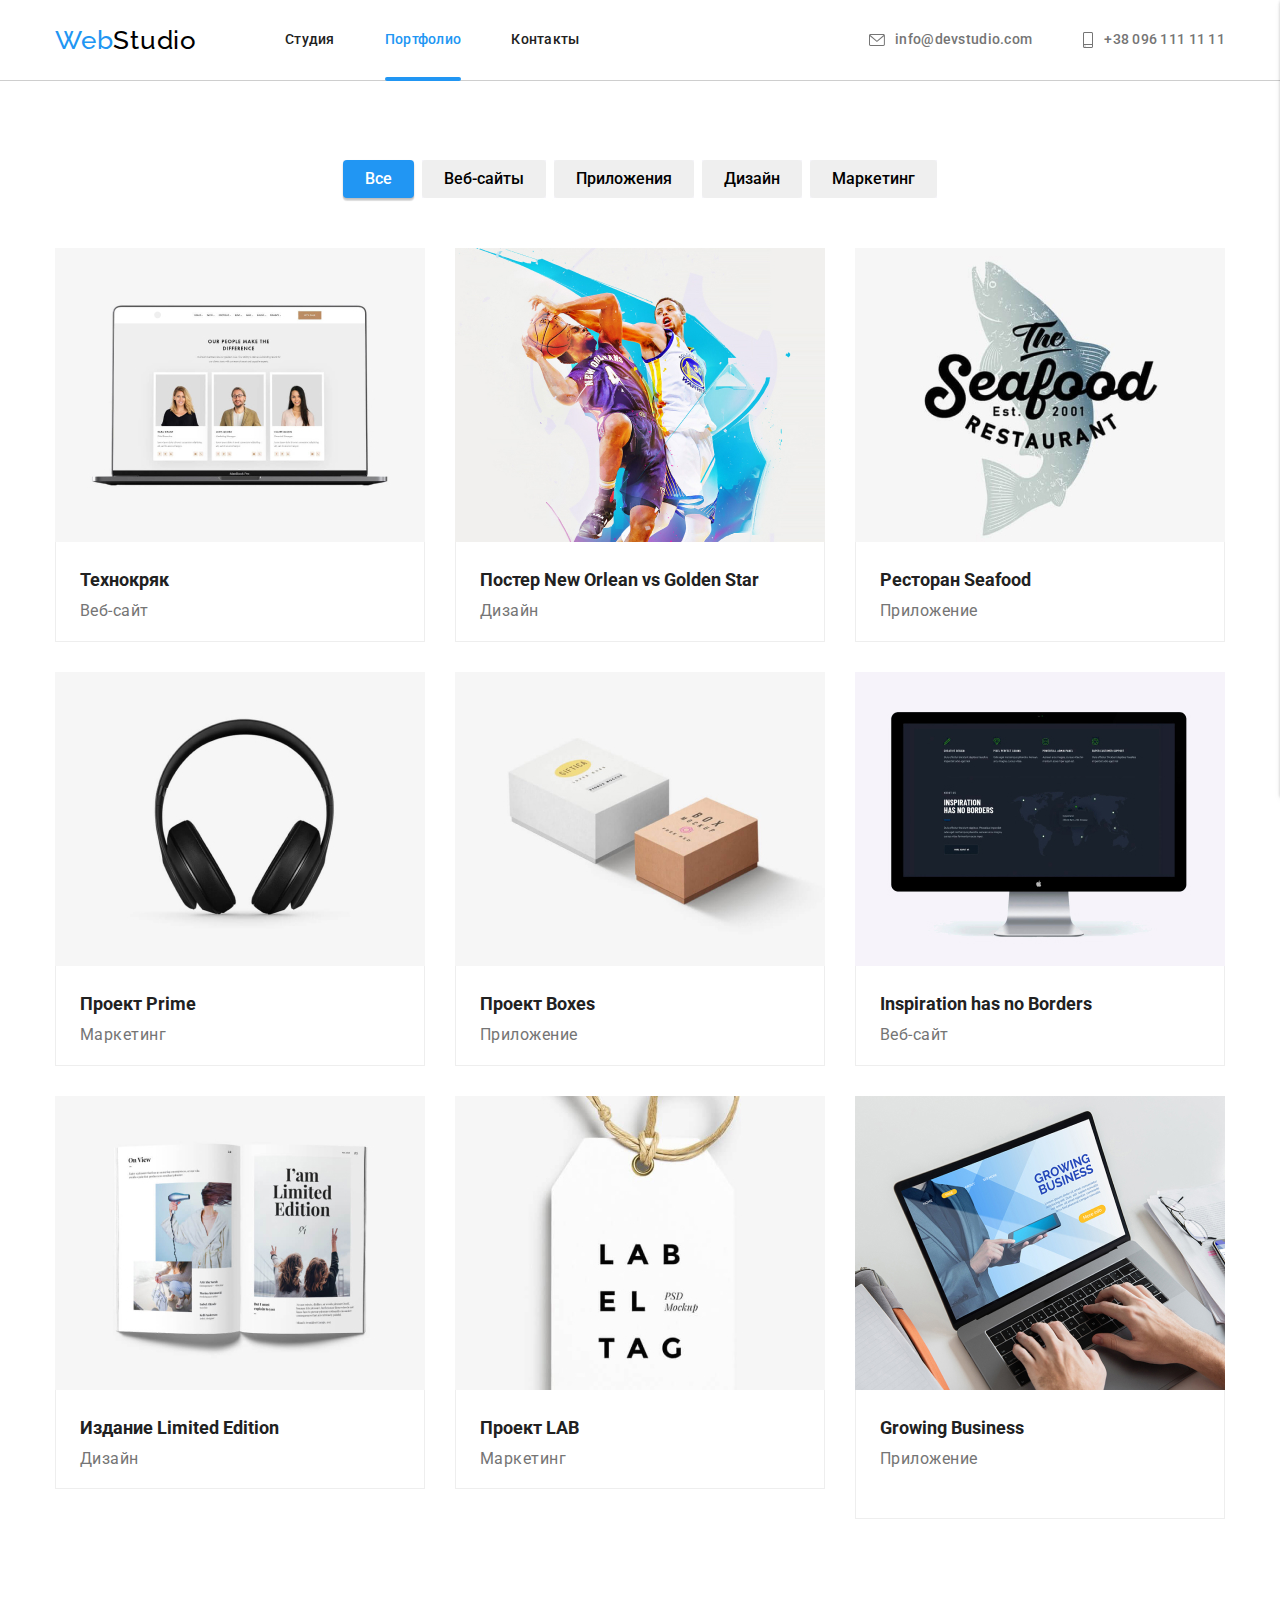
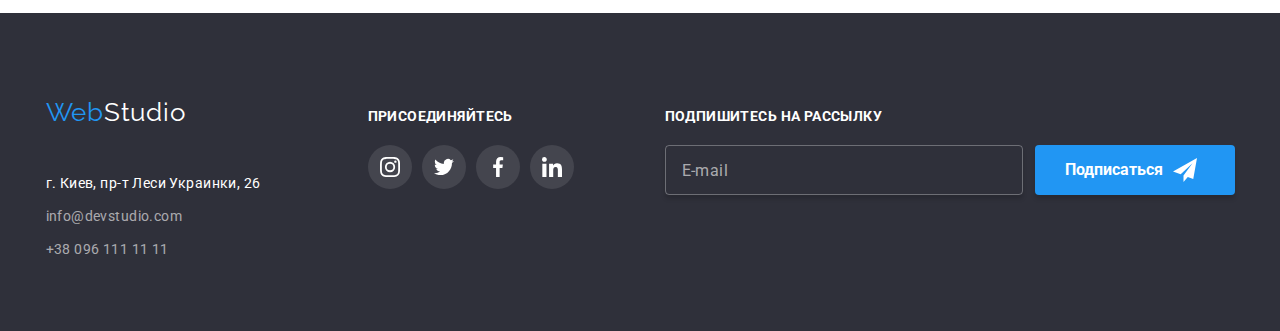
==== commit ab34d76a: "portfolio" ====
--- a/portfolio.html
+++ b/portfolio.html
@@ -18,7 +18,7 @@
     <!--Header-->
     <header class="header">
         <div class="container container-header">
-            <a class="logo" href="./index.html" lang="en">Web<span class="logo-dark">Studio</span></a>
+            <a class="logo logo-header" href="./index.html" lang="en">Web<span class="logo-dark">Studio</span></a>
             <nav class="navigation">
                 <ul class="site-nav">
                     <li class="site-nav__item"><a href="./index.html"
@@ -135,7 +135,18 @@
                     <li class="content__item">
                         <a class="content__link" href="#">
                             <div class="product-thumb">
-                                <img src="./images/1img.jpg" alt="Технокряк" width="370" />
+                                <picture>
+                                    <source media="(min-width: 1200px)"
+                                        srcset="./images/portfolio-desktop/port-des1-1x.jpg 1x, ./images/portfolio-desktop/port-des1-2x.jpg 2x, ./images/portfolio-desktop/port-des1-3x.jpg 3x"
+                                        type="image/jpg" />
+                                    <source media="(min-width: 768px)"
+                                        srcset="./images/portfolio-tablet/port-tab1-1x.jpg 1x, ./images/portfolio-tablet/port-tab1-2x.jpg 2x, ./images/portfolio-tablet/port-tab1-3x.jpg 3x"
+                                        type="image/jpg" />
+                                    <source media="(max-width: 767px)"
+                                        srcset="./images/portfolio-mobile/port-mob1-1x.jpg 1x, ./images/portfolio-mobile/port-mob1-2x.jpg 2x, ./images/portfolio-mobile/port-mob1-3x.jpg 3x"
+                                        type="image/jpg" />
+                                    <img src="./images/1img.jpg" alt="Технокряк" />
+                                </picture>
                                 <div class="product-thumb__actions">
                                     <p>
                                         Технокряк это современная площадка распространения коронавируса. Компании
@@ -153,7 +164,18 @@
                     <li class="content__item">
                         <a class="content__link" href="#">
                             <div class="product-thumb">
-                                <img src="./images/img(1).jpg" alt="Постер New Orlean vs Golden Star" width="370" />
+                                <picture>
+                                    <source media="(min-width: 1200px)"
+                                        srcset="./images/portfolio-desktop/port-des2-1x.jpg 1x, ./images/portfolio-desktop/port-des2-2x.jpg 2x, ./images/portfolio-desktop/port-des2-3x.jpg 3x"
+                                        type="image/jpg" />
+                                    <source media="(min-width: 768px)"
+                                        srcset="./images/portfolio-tablet/port-tab2-1x.jpg 1x, ./images/portfolio-tablet/port-tab2-2x.jpg 2x, ./images/portfolio-tablet/port-tab2-3x.jpg 3x"
+                                        type="image/jpg" />
+                                    <source media="(max-width: 767px)"
+                                        srcset="./images/portfolio-mobile/port-mob2-1x.jpg 1x, ./images/portfolio-mobile/port-mob2-2x.jpg 2x, ./images/portfolio-mobile/port-mob2-3x.jpg 3x"
+                                        type="image/jpg" />
+                                    <img src="./images/img(1).jpg" alt="Постер New Orlean vs Golden Star" />
+                                </picture>
                                 <div class="product-thumb__actions">
                                     <p>
                                         Технокряк это современная площадка распространения коронавируса. Компании
@@ -171,7 +193,18 @@
                     <li class="content__item">
                         <a class="content__link" href="#">
                             <div class="product-thumb">
-                                <img src="./images/img(2).jpg" alt="Ресторан Seafood" width="370" />
+                                <picture>
+                                    <source media="(min-width: 1200px)"
+                                        srcset="./images/portfolio-desktop/port-des3-1x.jpg 1x, ./images/portfolio-desktop/port-des3-2x.jpg 2x, ./images/portfolio-desktop/port-des3-3x.jpg 3x"
+                                        type="image/jpg" />
+                                    <source media="(min-width: 768px)"
+                                        srcset="./images/portfolio-tablet/port-tab3-1x.jpg 1x, ./images/portfolio-tablet/port-tab3-2x.jpg 2x, ./images/portfolio-tablet/port-tab3-3x.jpg 3x"
+                                        type="image/jpg" />
+                                    <source media="(max-width: 767px)"
+                                        srcset="./images/portfolio-mobile/port-mob3-1x.jpg 1x, ./images/portfolio-mobile/port-mob3-2x.jpg 2x, ./images/portfolio-mobile/port-mob3-3x.jpg 3x"
+                                        type="image/jpg" />
+                                    <img src="./images/img(2).jpg" alt="Ресторан Seafood" />
+                                </picture>
                                 <div class="product-thumb__actions">
                                     <p>
                                         Технокряк это современная площадка распространения коронавируса. Компании
@@ -189,7 +222,18 @@
                     <li class="content__item">
                         <a class="content__link" href="#">
                             <div class="product-thumb">
-                                <img src="./images/img(4).jpg" alt="Проект Prime" width="370" />
+                                <picture>
+                                    <source media="(min-width: 1200px)"
+                                        srcset="./images/portfolio-desktop/port-des4-1x.jpg 1x, ./images/portfolio-desktop/port-des4-2x.jpg 2x, ./images/portfolio-desktop/port-des4-3x.jpg 3x"
+                                        type="image/jpg" />
+                                    <source media="(min-width: 768px)"
+                                        srcset="./images/portfolio-tablet/port-tab4-1x.jpg 1x, ./images/portfolio-tablet/port-tab4-2x.jpg 2x, ./images/portfolio-tablet/port-tab4-3x.jpg 3x"
+                                        type="image/jpg" />
+                                    <source media="(max-width: 767px)"
+                                        srcset="./images/portfolio-mobile/port-mob4-1x.jpg 1x, ./images/portfolio-mobile/port-mob4-2x.jpg 2x, ./images/portfolio-mobile/port-mob4-3x.jpg 3x"
+                                        type="image/jpg" />
+                                    <img src="./images/img(4).jpg" alt="Проект Prime" />
+                                </picture>
                                 <div class="product-thumb__actions">
                                     <p>
                                         Технокряк это современная площадка распространения коронавируса. Компании
@@ -207,7 +251,18 @@
                     <li class="content__item">
                         <a class="content__link" href="#">
                             <div class="product-thumb">
-                                <img src="./images/img(5).jpg" alt="Проект Boxes" width="370" />
+                                <picture>
+                                    <source media="(min-width: 1200px)"
+                                        srcset="./images/portfolio-desktop/port-des5-1x.jpg 1x, ./images/portfolio-desktop/port-des5-2x.jpg 2x, ./images/portfolio-desktop/port-des5-3x.jpg 3x"
+                                        type="image/jpg" />
+                                    <source media="(min-width: 768px)"
+                                        srcset="./images/portfolio-tablet/port-tab5-1x.jpg 1x, ./images/portfolio-tablet/port-tab5-2x.jpg 2x, ./images/portfolio-tablet/port-tab5-3x.jpg 3x"
+                                        type="image/jpg" />
+                                    <source media="(max-width: 767px)"
+                                        srcset="./images/portfolio-mobile/port-mob5-1x.jpg 1x, ./images/portfolio-mobile/port-mob5-2x.jpg 2x, ./images/portfolio-mobile/port-mob5-3x.jpg 3x"
+                                        type="image/jpg" />
+                                    <img src="./images/img(5).jpg" alt="Проект Boxes" />
+                                </picture>
                                 <div class="product-thumb__actions">
                                     <p>
                                         Технокряк это современная площадка распространения коронавируса. Компании
@@ -225,7 +280,18 @@
                     <li class="content__item">
                         <a class="content__link" href="#">
                             <div class="product-thumb">
-                                <img src="./images/img(6).jpg" alt="Inspiration has no Borders" width="370" />
+                                <picture>
+                                    <source media="(min-width: 1200px)"
+                                        srcset="./images/portfolio-desktop/port-des6-1x.jpg 1x, ./images/portfolio-desktop/port-des6-2x.jpg 2x, ./images/portfolio-desktop/port-des6-3x.jpg 3x"
+                                        type="image/jpg" />
+                                    <source media="(min-width: 768px)"
+                                        srcset="./images/portfolio-tablet/port-tab6-1x.jpg 1x, ./images/portfolio-tablet/port-tab6-2x.jpg 2x, ./images/portfolio-tablet/port-tab6-3x.jpg 3x"
+                                        type="image/jpg" />
+                                    <source media="(max-width: 767px)"
+                                        srcset="./images/portfolio-mobile/port-mob6-1x.jpg 1x, ./images/portfolio-mobile/port-mob6-2x.jpg 2x, ./images/portfolio-mobile/port-mob6-3x.jpg 3x"
+                                        type="image/jpg" />
+                                    <img src="./images/img(6).jpg" alt="Inspiration has no Borders" />
+                                </picture>
                                 <div class="product-thumb__actions">
                                     <p>
                                         Технокряк это современная площадка распространения коронавируса. Компании
@@ -243,7 +309,18 @@
                     <li class="content__item">
                         <a class="content__link" href="#">
                             <div class="product-thumb">
-                                <img src="./images/img(7).jpg" alt="Издание Limited Edition" width="370" />
+                                <picture>
+                                    <source media="(min-width: 1200px)"
+                                        srcset="./images/portfolio-desktop/port-des7-1x.jpg 1x, ./images/portfolio-desktop/port-des7-2x.jpg 2x, ./images/portfolio-desktop/port-des7-3x.jpg 3x"
+                                        type="image/jpg" />
+                                    <source media="(min-width: 768px)"
+                                        srcset="./images/portfolio-tablet/port-tab7-1x.jpg 1x, ./images/portfolio-tablet/port-tab7-2x.jpg 2x, ./images/portfolio-tablet/port-tab7-3x.jpg 3x"
+                                        type="image/jpg" />
+                                    <source media="(max-width: 767px)"
+                                        srcset="./images/portfolio-mobile/port-mob7-1x.jpg 1x, ./images/portfolio-mobile/port-mob7-2x.jpg 2x, ./images/portfolio-mobile/port-mob7-3x.jpg 3x"
+                                        type="image/jpg" />
+                                    <img src="./images/img(7).jpg" alt="Издание Limited Edition"/>
+                                </picture>
                                 <div class="product-thumb__actions">
                                     <p>
                                         Технокряк это современная площадка распространения коронавируса. Компании
@@ -261,7 +338,18 @@
                     <li class="content__item">
                         <a class="content__link" href="#">
                             <div class="product-thumb">
-                                <img src="./images/img(8).jpg" alt="Проект LAB" width="370" />
+                                <picture>
+                                    <source media="(min-width: 1200px)"
+                                        srcset="./images/portfolio-desktop/port-des8-1x.jpg 1x, ./images/portfolio-desktop/port-des8-2x.jpg 2x, ./images/portfolio-desktop/port-des8-3x.jpg 3x"
+                                        type="image/jpg" />
+                                    <source media="(min-width: 768px)"
+                                        srcset="./images/portfolio-tablet/port-tab8-1x.jpg 1x, ./images/portfolio-tablet/port-tab8-2x.jpg 2x, ./images/portfolio-tablet/port-tab8-3x.jpg 3x"
+                                        type="image/jpg" />
+                                    <source media="(max-width: 767px)"
+                                        srcset="./images/portfolio-mobile/port-mob8-1x.jpg 1x, ./images/portfolio-mobile/port-mob8-2x.jpg 2x, ./images/portfolio-mobile/port-mob8-3x.jpg 3x"
+                                        type="image/jpg" />
+                                    <img src="./images/img(8).jpg" alt="Проект LAB"/>
+                                </picture>
                                 <div class="product-thumb__actions">
                                     <p>
                                         Технокряк это современная площадка распространения коронавируса. Компании
@@ -279,7 +367,18 @@
                     <li class="content__item">
                         <a class="content__link" href="#">
                             <div class="product-thumb">
-                                <img src="./images/img(9).jpg" alt="Growing Business" width="370" />
+                                <picture>
+                                    <source media="(min-width: 1200px)"
+                                        srcset="./images/portfolio-desktop/port-des9-1x.jpg 1x, ./images/portfolio-desktop/port-des9-2x.jpg 2x, ./images/portfolio-desktop/port-des9-3x.jpg 3x"
+                                        type="image/jpg" />
+                                    <source media="(min-width: 768px)"
+                                        srcset="./images/portfolio-tablet/port-tab9-1x.jpg 1x, ./images/portfolio-tablet/port-tab9-2x.jpg 2x, ./images/portfolio-tablet/port-tab9-3x.jpg 3x"
+                                        type="image/jpg" />
+                                    <source media="(max-width: 767px)"
+                                        srcset="./images/portfolio-mobile/port-mob9-1x.jpg 1x, ./images/portfolio-mobile/port-mob9-2x.jpg 2x, ./images/portfolio-mobile/port-mob9-3x.jpg 3x"
+                                        type="image/jpg" />
+                                    <img src="./images/img(9).jpg" alt="Growing Business"/>
+                                </picture>
                                 <div class="product-thumb__actions">
                                     <p>
                                         Технокряк это современная площадка распространения коронавируса. Компании
--- a/css/main.min.css
+++ b/css/main.min.css
@@ -1,2 +1,2 @@
-.post__title{font-weight:900;font-size:44px;line-height:1.36}.modal__title{font-weight:700;font-size:20px;line-height:1.15}.content__name{font-weight:700;font-size:18px;line-height:2}.modal__btn,.footer-form__submit-btn{font-weight:700;font-size:16px;line-height:1.87}.footer__social-title{font-weight:700;font-size:14px;line-height:1.14}.team__name,.filter,.filter__button{font-weight:500;font-size:16px;line-height:1.18}.team__name,.filter,.filter__button{font-weight:500;font-size:16px;line-height:1.62}.header,.site-nav__link{font-weight:500;font-size:14px;line-height:1.14}.content__text{font-weight:400;font-size:16px;line-height:1.87}.content__text{font-weight:400;font-size:16px;line-height:1.18}.comment::-webkit-input-placeholder,.modal-policy__link{font-weight:400;font-size:14px;line-height:1.71}.comment:-ms-input-placeholder,.modal-policy__link{font-weight:400;font-size:14px;line-height:1.71}.comment::-ms-input-placeholder,.modal-policy__link{font-weight:400;font-size:14px;line-height:1.71}.comment::placeholder,.modal-policy__link{font-weight:400;font-size:14px;line-height:1.71}.modal__label{font-weight:400;font-size:12px;line-height:1.16}body{color:#757575;background-color:#fff;font-family:"Roboto", sans-serif;font-weight:400;margin:0 auto}*,::after,::before{-webkit-box-sizing:border-box;box-sizing:border-box}h1,h2,h3,p{margin-bottom:0;margin-top:0}ul{list-style:none;padding:0;margin:0}a{color:#212121;text-decoration:none;cursor:pointer}img{display:block;max-width:100%;height:auto}.container{margin:0 auto;width:1200px;padding:0 15px}@media screen and (min-width: 480px){.container{width:480px}}@media screen and (min-width: 768px){.container{width:768px}}@media screen and (min-width: 1200px){.container{width:1200px}}.header{border-bottom:1px solid #cecece;letter-spacing:0.02em}.container-header{display:-webkit-box;display:-ms-flexbox;display:flex;-webkit-box-align:center;-ms-flex-align:center;align-items:center}.logo{display:-webkit-inline-box;display:-ms-inline-flexbox;display:inline-flex;padding-top:16px;padding-bottom:16px}@media screen and (min-width: 768px){.logo{display:-webkit-box;display:-ms-flexbox;display:flex;-webkit-box-align:center;-ms-flex-align:center;align-items:center;margin-right:88px;padding:26px 0}}@media screen and (min-width: 1200px){.logo{margin-right:93px;padding:24px 0}}.navigation{display:none}@media screen and (min-width: 768px){.navigation{display:-webkit-box;display:-ms-flexbox;display:flex;-webkit-box-align:center;-ms-flex-align:center;align-items:center;-webkit-box-orient:horizontal;-webkit-box-direction:normal;-ms-flex-direction:row;flex-direction:row}}@media screen and (min-width: 1200px){.navigation{display:-webkit-box;display:-ms-flexbox;display:flex;-webkit-box-orient:horizontal;-webkit-box-direction:normal;-ms-flex-direction:row;flex-direction:row;margin-right:188px}}.site-nav{color:#2196f3}.site-nav__link{position:relative}.site-nav__link--active{color:#2196f3}@media screen and (min-width: 768px){.site-nav{display:-webkit-box;display:-ms-flexbox;display:flex}}@media screen and (min-width: 768px){.site-nav__item:not(:last-child){margin-right:50px}}.site-nav__link{display:inline-block}@media screen and (min-width: 768px){.site-nav__link{display:-webkit-box;display:-ms-flexbox;display:flex;padding-top:32px;padding-bottom:32px;margin-bottom:0}.site-nav__link:hover,.site-nav__link:focus{color:#2196f3}}@media screen and (min-width: 768px){.site-nav__link:not(:last-child){margin-right:50px}}.site-nav__link--active{color:#2196f3}@media screen and (min-width: 768px){.site-nav__link--active{position:relative}}@media screen and (min-width: 768px){.site-nav__link--active::after{display:block;content:"";width:100%;height:4px;border-radius:2px;background-color:#2196f3;position:absolute;left:0;bottom:-1px}}.contacts{display:none}@media screen and (min-width: 768px){.contacts{display:-webkit-box;display:-ms-flexbox;display:flex;-webkit-box-orient:vertical;-webkit-box-direction:normal;-ms-flex-direction:column;flex-direction:column;margin-left:auto}}@media screen and (min-width: 1200px){.contacts{-webkit-box-orient:horizontal;-webkit-box-direction:normal;-ms-flex-direction:row;flex-direction:row}}@media screen and (min-width: 768px){.contacts__item:not(:last-child){margin-bottom:10px}}@media screen and (min-width: 1200px){.contacts__item:not(:last-child){margin-bottom:0;margin-right:50px}}@media screen and (min-width: 768px){.contacts__link{display:-webkit-box;display:-ms-flexbox;display:flex;-webkit-box-align:center;-ms-flex-align:center;align-items:center;font-weight:500;font-size:12px;line-height:1.16;letter-spacing:0.02em;color:#757575}.contacts__link:hover,.contacts__link:focus{color:#2196f3}}@media screen and (min-width: 1200px){.contacts__link{font-size:14px;line-height:1.14;padding:32px 0}}.contacts__icon{fill:currentColor}.contacts__icon{margin-right:10px}.post{background-color:#2f303a;padding-top:118px;padding-bottom:118px;background-image:-webkit-gradient(linear, left top, left bottom, from(rgba(47,48,58,0.4)), to(rgba(47,48,58,0.4))),url(../images/mobile-hero/hero1x.jpg);background-image:linear-gradient(rgba(47,48,58,0.4), rgba(47,48,58,0.4)),url(../images/mobile-hero/hero1x.jpg);background-repeat:no-repeat;background-position:center;background-size:cover}@media (min-device-pixel-ratio: 2), (-webkit-min-device-pixel-ratio: 2), (min-resolution: 192dpi), (min-resolution: 2dppx){.post{background-image:-webkit-gradient(linear, left top, left bottom, from(rgba(47,48,58,0.4)), to(rgba(47,48,58,0.4))),url(../images/mobile-hero/hero2x.jpg);background-image:linear-gradient(rgba(47,48,58,0.4), rgba(47,48,58,0.4)),url(../images/mobile-hero/hero2x.jpg)}}@media (min-device-pixel-ratio: 3), (-webkit-min-device-pixel-ratio: 3), (min-resolution: 288dpi), (min-resolution: 3dppx){.post{background-image:-webkit-gradient(linear, left top, left bottom, from(rgba(47,48,58,0.4)), to(rgba(47,48,58,0.4))),url(../images/mobile-hero/hero3x.jpg);background-image:linear-gradient(rgba(47,48,58,0.4), rgba(47,48,58,0.4)),url(../images/mobile-hero/hero3x.jpg)}}@media screen and (min-width: 768px){.post{background-image:-webkit-gradient(linear, left top, left bottom, from(rgba(47,48,58,0.4)), to(rgba(47,48,58,0.4))),url(../images/tablet-hero/hero1x.jpg);background-image:linear-gradient(rgba(47,48,58,0.4), rgba(47,48,58,0.4)),url(../images/tablet-hero/hero1x.jpg);min-width:768px}}@media screen and (min-width: 768px) and (min-device-pixel-ratio: 2), screen and (min-width: 768px) and (-webkit-min-device-pixel-ratio: 2), screen and (min-width: 768px) and (min-resolution: 192dpi), screen and (min-width: 768px) and (min-resolution: 2dppx){.post{background-image:-webkit-gradient(linear, left top, left bottom, from(rgba(47,48,58,0.4)), to(rgba(47,48,58,0.4))),url(../images/tablet-hero/hero2x.jpg);background-image:linear-gradient(rgba(47,48,58,0.4), rgba(47,48,58,0.4)),url(../images/tablet-hero/hero2x.jpg)}}@media screen and (min-width: 768px) and (min-device-pixel-ratio: 3), screen and (min-width: 768px) and (-webkit-min-device-pixel-ratio: 3), screen and (min-width: 768px) and (min-resolution: 288dpi), screen and (min-width: 768px) and (min-resolution: 3dppx){.post{background-image:-webkit-gradient(linear, left top, left bottom, from(rgba(47,48,58,0.4)), to(rgba(47,48,58,0.4))),url(../images/tablet-hero/hero3x.jpg);background-image:linear-gradient(rgba(47,48,58,0.4), rgba(47,48,58,0.4)),url(../images/tablet-hero/hero3x.jpg)}}@media screen and (min-width: 1200px){.post{padding-top:200px;padding-bottom:200px;background-image:-webkit-gradient(linear, left top, left bottom, from(rgba(47,48,58,0.4)), to(rgba(47,48,58,0.4))),url(../images/desktop-hero/hero1x.jpg);background-image:linear-gradient(rgba(47,48,58,0.4), rgba(47,48,58,0.4)),url(../images/desktop-hero/hero1x.jpg);background-size:1600px}}@media screen and (min-width: 1200px) and (min-device-pixel-ratio: 2), screen and (min-width: 1200px) and (-webkit-min-device-pixel-ratio: 2), screen and (min-width: 1200px) and (min-resolution: 192dpi), screen and (min-width: 1200px) and (min-resolution: 2dppx){.post{background-image:-webkit-gradient(linear, left top, left bottom, from(rgba(47,48,58,0.4)), to(rgba(47,48,58,0.4))),url(../images/desktop-hero/hero2x.jpg);background-image:linear-gradient(rgba(47,48,58,0.4), rgba(47,48,58,0.4)),url(../images/desktop-hero/hero2x.jpg)}}@media screen and (min-width: 1200px) and (min-device-pixel-ratio: 2) and (min-device-pixel-ratio: 3), screen and (min-width: 1200px) and (-webkit-min-device-pixel-ratio: 2) and (min-device-pixel-ratio: 3), screen and (min-width: 1200px) and (min-resolution: 192dpi) and (min-device-pixel-ratio: 3), screen and (min-width: 1200px) and (min-resolution: 2dppx) and (min-device-pixel-ratio: 3), screen and (min-width: 1200px) and (min-device-pixel-ratio: 2) and (-webkit-min-device-pixel-ratio: 3), screen and (min-width: 1200px) and (min-device-pixel-ratio: 2) and (min-resolution: 288dpi), screen and (min-width: 1200px) and (-webkit-min-device-pixel-ratio: 2) and (-webkit-min-device-pixel-ratio: 3), screen and (min-width: 1200px) and (min-resolution: 192dpi) and (min-resolution: 288dpi), screen and (min-width: 1200px) and (min-resolution: 2dppx) and (min-resolution: 288dpi), screen and (min-width: 1200px) and (min-device-pixel-ratio: 2) and (min-resolution: 3dppx), screen and (min-width: 1200px) and (min-resolution: 192dpi) and (min-resolution: 3dppx), screen and (min-width: 1200px) and (min-resolution: 2dppx) and (min-resolution: 3dppx){.post{background-image:-webkit-gradient(linear, left top, left bottom, from(rgba(47,48,58,0.4)), to(rgba(47,48,58,0.4))),url(../images/desktop-hero/hero3x.jpg);background-image:linear-gradient(rgba(47,48,58,0.4), rgba(47,48,58,0.4)),url(../images/desktop-hero/hero3x.jpg)}}.post__title{color:#fff;text-align:center;text-transform:uppercase;margin-top:0;margin-bottom:30px}.post__button{color:#fff;background-color:#2196f3;margin:0 auto;padding:10px 30px;font-weight:bold;line-height:1.87;-webkit-box-shadow:0px 4px 4px rgba(0,0,0,0.25);box-shadow:0px 4px 4px rgba(0,0,0,0.25);border-radius:4px;border:none;min-width:200px;text-align:center;display:block}.post__button:hover,.post__button:focus{background-color:#188ce8;-webkit-box-shadow:0px 4px 4px rgba(0,0,0,0.15);box-shadow:0px 4px 4px rgba(0,0,0,0.15);border-radius:4px}.backdrop{position:fixed;top:0;left:0;width:100%;height:100%;-webkit-transition:opacity 250ms cubic-bezier(0.4, 0, 0.2, 1);transition:opacity 250ms cubic-bezier(0.4, 0, 0.2, 1);background-color:rgba(0,0,0,0.2)}.backdrop.is-hidden{opacity:0;visibility:hidden;pointer-events:none}.modal{position:absolute;top:50%;left:50%;-webkit-transform:translate(-50%, -50%);transform:translate(-50%, -50%);min-height:581px;background-color:#fff;border-radius:4px;-webkit-box-shadow:0px 1px 3px rgba(0,0,0,0.12),0px 1px 1px rgba(0,0,0,0.14),0px 2px 1px rgba(0,0,0,0.2);box-shadow:0px 1px 3px rgba(0,0,0,0.12),0px 1px 1px rgba(0,0,0,0.14),0px 2px 1px rgba(0,0,0,0.2)}@media screen and (max-width: 767px){.modal{max-width:450px;width:100vw;max-height:609px;height:100vh}}@media screen and (min-width: 768px){.modal{width:450px;height:609px}}@media screen and (min-width: 1200px){.modal{width:528px;height:581px}}.modal__close-button{position:absolute;top:8px;right:8px;width:30px;height:30px;background-color:#fff;border:1px solid rgba(0,0,0,0.1);-webkit-box-sizing:border-box;box-sizing:border-box;cursor:pointer;border-radius:50%;background-image:url(./images/icons.svg#icon-close);background-repeat:no-repeat;background-position:center;display:-webkit-box;display:-ms-flexbox;display:flex;-webkit-box-align:center;-ms-flex-align:center;align-items:center}.modal__icon{fill:currentColor;-webkit-box-align:center;-ms-flex-align:center;align-items:center;-webkit-transition:color 250ms cubic-bezier(0.4, 0, 0.2, 1);transition:color 250ms cubic-bezier(0.4, 0, 0.2, 1);position:absolute;left:12px;top:28px;fill:#212121;-webkit-transition:fill 250ms cubic-bezier(0.4, 0, 0.2, 1);transition:fill 250ms cubic-bezier(0.4, 0, 0.2, 1)}.modal__form{padding:40px}.modal__title{font-family:"Roboto", sans-serif;text-align:center;letter-spacing:0.03em;color:#212121;margin-bottom:12px}@media screen and (max-width: 1199px){.modal__title{width:370px}}.modal__label{display:-webkit-box;display:-ms-flexbox;display:flex;margin-bottom:4px;font-family:"Roboto", sans-serif;letter-spacing:0.01em;color:#757575}.modal__field{position:relative;margin-bottom:10px}.modal__input{padding:0;padding-left:42px;border:1px solid rgba(33,33,33,0.2);-webkit-box-sizing:border-box;box-sizing:border-box;border-radius:4px;height:40px;width:448px;cursor:pointer;-webkit-transition:border-color 250ms cubic-bezier(0.4, 0, 0.2, 1);transition:border-color 250ms cubic-bezier(0.4, 0, 0.2, 1)}@media screen and (max-width: 1199px){.modal__input{max-width:370px;width:100%}}@media screen and (min-width: 1200px){.modal__input{width:448px}}.modal__close-icon{left:12px;top:28px;fill:#212121;-webkit-transition:fill 250ms cubic-bezier(0.4, 0, 0.2, 1);transition:fill 250ms cubic-bezier(0.4, 0, 0.2, 1)}.modal__btn{padding:10px 30px;min-width:200px;text-align:center;color:#fff;background-color:#2196f3;-webkit-box-shadow:0px 4px 4px rgba(0,0,0,0.15);box-shadow:0px 4px 4px rgba(0,0,0,0.15);border-radius:4px;border:none;display:block;margin:0 auto}.modal__icon:hover,.modal__icon:focus{color:#2196f3}.modal__close-icon:hover,.modal__close-icon:focus{fill:#2196f3}.comment{width:448px;height:120px;resize:none;padding:12px 16px;border:1px solid rgba(33,33,33,0.2);-webkit-box-sizing:border-box;box-sizing:border-box;border-radius:4px;margin-bottom:20px;cursor:pointer;-webkit-transition:border-color 250ms cubic-bezier(0.4, 0, 0.2, 1);transition:border-color 250ms cubic-bezier(0.4, 0, 0.2, 1)}@media screen and (max-width: 1199px){.comment{max-width:370px;width:100%}}@media screen and (min-width: 1200px){.comment{width:448px}}.comment:focus{outline:none;border-color:#2196f3}.comment::-webkit-input-placeholder{font-family:"Roboto", sans-serif;letter-spacing:0.01em;color:rgba(117,117,117,0.5)}.comment:-ms-input-placeholder{font-family:"Roboto", sans-serif;letter-spacing:0.01em;color:rgba(117,117,117,0.5)}.comment::-ms-input-placeholder{font-family:"Roboto", sans-serif;letter-spacing:0.01em;color:rgba(117,117,117,0.5)}.comment::placeholder{font-family:"Roboto", sans-serif;letter-spacing:0.01em;color:rgba(117,117,117,0.5)}.modal__input:focus{outline:none;border-color:#2196f3}.modal-policy{display:-webkit-box;display:-ms-flexbox;display:flex;-webkit-box-pack:center;-ms-flex-pack:center;justify-content:center;-webkit-box-align:center;-ms-flex-align:center;align-items:center;margin-bottom:30px;border-radius:2px;cursor:pointer;-webkit-transition:-webkit-transform 250ms cubic-bezier(0.4, 0, 0.2, 1);transition:-webkit-transform 250ms cubic-bezier(0.4, 0, 0.2, 1);transition:transform 250ms cubic-bezier(0.4, 0, 0.2, 1);transition:transform 250ms cubic-bezier(0.4, 0, 0.2, 1), -webkit-transform 250ms cubic-bezier(0.4, 0, 0.2, 1)}.modal-policy__icon{width:16px;height:15px;border:2px solid #212121;border-radius:2px}.modal-policy__checkbox{position:absolute;width:1px;height:1px;margin:-1px;border:0;padding:0;clip:rect(0 0 0 0);overflow:hidden}.modal-policy__text{display:-webkit-box;display:-ms-flexbox;display:flex;margin-left:7px;-webkit-box-pack:center;-ms-flex-pack:center;justify-content:center;-webkit-box-align:center;-ms-flex-align:center;align-items:center;font-style:normal;font-size:12px;letter-spacing:0.03em;color:#757575}@media screen and (min-width: 1200px){.modal-policy__text{font-size:14px}}.modal-policy__link{font-weight:normal;letter-spacing:0.03em;-webkit-text-decoration-line:underline;text-decoration-line:underline;color:#2196f3;font-size:12px}@media screen and (min-width: 1200px){.modal-policy__link{font-size:14px;line-height:1.71}}.modal-policy__checkbox:checked+.modal-policy__icon{background-image:url(../images/icon-check.svg);background-size:cover;border:none}.modal__input:focus+.modal__icon{fill:#2196f3}.modal-policy__checkbox:focus{color:#2196f3;outline:1px solid #2196f3}.modal__btn:hover,.modal__btn:focus{background-color:#188ce8}.benefits{padding-top:94px;margin-bottom:0}.benefits__list{display:-webkit-box;display:-ms-flexbox;display:flex;-ms-flex-wrap:wrap;flex-wrap:wrap;-webkit-box-align:center;-ms-flex-align:center;align-items:center}.benefits__name{color:#212121;margin-bottom:10px;margin-top:30px;font-size:14px;line-height:1.14;text-transform:uppercase}@media screen and (max-width: 767px){.benefits__name{text-align:center}}.benefits__text{font-size:14px;line-height:1.71}@media screen and (max-width: 767px){.benefits__block{width:450px;margin-bottom:30px}}@media screen and (min-width: 768px){.benefits__block{width:354px;margin-bottom:30px;margin-right:auto}}@media screen and (min-width: 1200px){.benefits__block{width:270px}.benefits__block:not(:last-child){margin-right:30px}}.concern{display:-webkit-box;display:-ms-flexbox;display:flex;height:120px;border-radius:4px;background-size:contain;background:#f5f4fa;-webkit-box-pack:center;-ms-flex-pack:center;justify-content:center;-webkit-box-align:center;-ms-flex-align:center;align-items:center}.concern__icon{width:70px;height:70px}@media screen and (max-width: 1199px){.activity{display:none}}@media screen and (min-width: 1200px){.activity{color:#212121;padding-top:94px;padding-bottom:94px;-webkit-box-sizing:border-box;box-sizing:border-box}.activity__list{display:-webkit-box;display:-ms-flexbox;display:flex;-webkit-box-align:center;-ms-flex-align:center;align-items:center;-webkit-box-pack:justify;-ms-flex-pack:justify;justify-content:space-between}.activity__overlay{position:relative}.activity__overlay-title{font-weight:700;font-size:14px;line-height:1.14;text-align:center;text-transform:uppercase;letter-spacing:0.03em;color:#fff;background:rgba(47,48,58,0.8);display:-webkit-box;display:-ms-flexbox;display:flex;-webkit-box-pack:center;-ms-flex-pack:center;justify-content:center;-webkit-box-align:center;-ms-flex-align:center;align-items:center;position:absolute;bottom:0;left:0;width:100%;height:70px}.section-title{margin-bottom:50px;text-align:center;font-weight:700;font-size:36px;line-height:1.16;letter-spacing:0.03em}}.team{color:#212121;background-color:#f5f4fa;padding-top:94px;padding-bottom:94px}.team__list{width:100%}@media screen and (min-width: 768px){.team__list{display:-webkit-box;display:-ms-flexbox;display:flex;-ms-flex-wrap:wrap;flex-wrap:wrap}}.team__description{padding:30px 0;background-color:#fff;-webkit-box-shadow:0px 1px 3px RGB(0 0 0/12%),0px 1px 1px RGB(0 0 0/14%),0px 2px 1px RGB(0 0 0/20%);box-shadow:0px 1px 3px RGB(0 0 0/12%),0px 1px 1px RGB(0 0 0/14%),0px 2px 1px RGB(0 0 0/20%);border-radius:0px 0px 4px 4px}@media screen and (min-width: 1200px){.team__description{padding-bottom:30px}}.team__name{color:#212121;text-align:center;letter-spacing:0.03em;margin-bottom:10px}.team__function{text-align:center;letter-spacing:0.03em;color:#757575}.team__item{background-color:#fff;-webkit-box-shadow:0px 1px 3px RGB(0 0 0/12%),0px 1px 1px RGB(0 0 0/14%),0px 2px 1px RGB(0 0 0/20%);box-shadow:0px 1px 3px RGB(0 0 0/12%),0px 1px 1px RGB(0 0 0/14%),0px 2px 1px RGB(0 0 0/20%);border-radius:0px 0px 4px 4px}@media screen and (max-width: 767px){.team__item:not(:last-child){margin-bottom:30px}}@media screen and (min-width: 768px) and (max-width: 1199px){.team__item{width:calc((100% - 30px) / 2)}.team__item:not(:nth-child(2n)){margin-right:30px}.team__item:not(:nth-last-child(-n+2)){margin-bottom:30px}}@media screen and (min-width: 1200px){.team__item{-ms-flex-preferred-size:calc((100% - 3 * 30px) / 4);flex-basis:calc((100% - 3 * 30px) / 4)}.team__item:not(:last-child){margin-right:30px}}.social-list{margin-top:16px;display:-webkit-box;display:-ms-flexbox;display:flex;-webkit-box-pack:center;-ms-flex-pack:center;justify-content:center}.social-list__link{display:-webkit-box;display:-ms-flexbox;display:flex;-webkit-box-align:center;-ms-flex-align:center;align-items:center;-webkit-box-pack:center;-ms-flex-pack:center;justify-content:center;fill:#afb1b8;width:44px;height:44px;border-radius:50%;-webkit-transition:background-color 250ms cubic-bezier(0.4, 0, 0.2, 1),fill 250ms cubic-bezier(0.4, 0, 0.2, 1);transition:background-color 250ms cubic-bezier(0.4, 0, 0.2, 1),fill 250ms cubic-bezier(0.4, 0, 0.2, 1)}.social-list__icon{width:20px;height:20px;color:#afb1b8}.social-list__link:hover,.social-list__link:focus{fill:#fff;background-color:#2196f3}.social-list__item:not(:first-child){margin-left:10px}.social-list__item:hover .social-list__link{fill:#fff}.clients{color:#212121;margin:0;padding-top:60px;padding-bottom:60px}@media screen and (min-width: 1200px){.clients{padding-top:94px;padding-bottom:94px}}.clients__item{width:100%;margin-left:30px;margin-top:30px;-ms-flex-preferred-size:calc((100% - 60px) / 2);flex-basis:calc((100% - 60px) / 2)}.clients__item:not(:first-child){margin-left:30px}@media screen and (min-width: 768px){.clients__item{-ms-flex-preferred-size:calc((100% - 90px) / 3);flex-basis:calc((100% - 90px) / 3)}}@media screen and (min-width: 1200px){.clients__item{-ms-flex-preferred-size:calc((100% - 180px) / 6);flex-basis:calc((100% - 180px) / 6)}}.clients__list{display:-webkit-box;display:-ms-flexbox;display:flex;-ms-flex-wrap:wrap;flex-wrap:wrap;margin-left:-30px;margin-top:-30px}.clients__link{display:-webkit-box;display:-ms-flexbox;display:flex;-webkit-box-align:center;-ms-flex-align:center;align-items:center;-webkit-box-pack:center;-ms-flex-pack:center;justify-content:center;width:170px;height:92px;border:1px solid #afb1b8;-webkit-box-sizing:border-box;box-sizing:border-box;border-radius:4px;fill:#afb1b8;-webkit-transition:fill 250ms cubic-bezier(0.4, 0, 0.2, 1),border-color 250ms cubic-bezier(0.4, 0, 0.2, 1);transition:fill 250ms cubic-bezier(0.4, 0, 0.2, 1),border-color 250ms cubic-bezier(0.4, 0, 0.2, 1)}@media screen and (min-width: 480px){.clients__link{width:210px}}@media screen and (min-width: 768px){.clients__link{width:226px}}@media screen and (min-width: 1200px){.clients__link{width:170px}}.section-title{text-align:center;margin-bottom:30px}.clients__link:hover,.clients__link:focus{fill:#2196f3;border-color:#2196f3}.logo{color:#2196f3;font-family:Raleway;font-size:26px;line-height:1.19;letter-spacing:0.03em;text-decoration:none}.logo-indent{display:block}.logo-dark{color:#000}.logo-light{color:#fff}.footer{background-color:#2f303a;padding-top:60px;padding-bottom:60px}.footer__container{display:-webkit-box;display:-ms-flexbox;display:flex;-webkit-box-orient:vertical;-webkit-box-direction:normal;-ms-flex-direction:column;flex-direction:column;-webkit-box-align:center;-ms-flex-align:center;align-items:center}@media screen and (min-width: 768px){.footer__container{-webkit-box-orient:horizontal;-webkit-box-direction:normal;-ms-flex-direction:row;flex-direction:row;-webkit-box-align:start;-ms-flex-align:start;align-items:flex-start;-ms-flex-wrap:wrap;flex-wrap:wrap;-ms-flex-pack:distribute;justify-content:space-around;-webkit-box-align:baseline;-ms-flex-align:baseline;align-items:baseline}}@media screen and (min-width: 1200px){.footer__container{display:-webkit-box;display:-ms-flexbox;display:flex;-webkit-box-align:baseline;-ms-flex-align:baseline;align-items:baseline}}.footer__address{display:-webkit-box;display:-ms-flexbox;display:flex;width:231px;-webkit-box-align:center;-ms-flex-align:center;align-items:center;-webkit-box-orient:vertical;-webkit-box-direction:normal;-ms-flex-direction:column;flex-direction:column;margin-bottom:60px;text-align:center;width:231px}@media screen and (min-width: 1200px){.footer__address{text-align:left;margin-bottom:0;-webkit-box-align:start;-ms-flex-align:start;align-items:flex-start}}.logo{display:-webkit-box;display:-ms-flexbox;display:flex}.address__list{color:rgba(255,255,255,0.6);font-style:normal;font-size:14px;line-height:1.71;letter-spacing:0.03em;text-decoration:none;margin-top:20px}.address__item{margin-bottom:9px}.address__text{letter-spacing:0.03em;text-decoration:none;font-size:14px;color:#fff}.address__link{color:rgba(255,255,255,0.6);font-style:normal;font-size:14px;line-height:1.71;letter-spacing:0.03em;text-decoration:none}.footer__social-title{letter-spacing:0.03em;text-transform:uppercase;margin-bottom:20px;color:#fff;text-align:center}@media screen and (min-width: 1200px){.footer__social-title{text-align:left}}.footer__social-list{display:-webkit-box;display:-ms-flexbox;display:flex;-webkit-box-pack:justify;-ms-flex-pack:justify;justify-content:space-between}.footer__social-icon{width:20px;height:20px;fill:#fff}.footer__social-link{display:-webkit-box;display:-ms-flexbox;display:flex;-webkit-box-pack:center;-ms-flex-pack:center;justify-content:center;-webkit-box-align:center;-ms-flex-align:center;align-items:center;width:44px;height:44px;border-radius:50%;background-color:rgba(255,255,255,0.1);fill:#fff;-webkit-transition:background-color 250ms cubic-bezier(0.4, 0, 0.2, 1),fill 250ms cubic-bezier(0.4, 0, 0.2, 1);transition:background-color 250ms cubic-bezier(0.4, 0, 0.2, 1),fill 250ms cubic-bezier(0.4, 0, 0.2, 1)}.footer__social-link:focus,.footer__social-link:hover{background-color:#2196f3}.footer__social-link-item{display:-webkit-box;display:-ms-flexbox;display:flex;-webkit-box-orient:vertical;-webkit-box-direction:normal;-ms-flex-direction:column;flex-direction:column;margin-bottom:60px;width:206px}@media screen and (min-width: 1200px){.footer__social-link-item{margin-bottom:0}}.footer__form-container{width:100%}@media screen and (min-width: 1200px){.footer__form-container{width:570px;margin-top:0}}.footer-form{display:-webkit-box;display:-ms-flexbox;display:flex;-webkit-box-orient:vertical;-webkit-box-direction:normal;-ms-flex-direction:column;flex-direction:column;-webkit-box-align:center;-ms-flex-align:center;align-items:center}@media screen and (min-width: 1200px){.footer-form{-webkit-box-orient:horizontal;-webkit-box-direction:normal;-ms-flex-direction:row;flex-direction:row}}.footer-form__submit-btn{display:-webkit-box;display:-ms-flexbox;display:flex;-webkit-box-align:center;-ms-flex-align:center;align-items:center;margin:auto;padding:10px 30px;width:200px;height:50px;text-align:center;color:#fff;background-color:#2196f3;-webkit-box-shadow:0px 4px 4px rgba(0,0,0,0.15);box-shadow:0px 4px 4px rgba(0,0,0,0.15);border-radius:4px;border:none}@media screen and (min-width: 1200px){.footer-form__submit-btn{margin-left:12px}}.footer-form__btn-icon{fill:#fff;margin-left:10px}.footer-form__input{margin-bottom:20px;height:50px;width:100%;max-width:450px;padding-left:16px;color:#fff;background-color:transparent;border:1px solid rgba(255,255,255,0.3);-webkit-box-sizing:border-box;box-sizing:border-box;-webkit-box-shadow:0px 4px 4px rgba(0,0,0,0.15);box-shadow:0px 4px 4px rgba(0,0,0,0.15);border-radius:4px}.footer-form__input::-webkit-input-placeholder{font-weight:400;font-size:16px;line-height:1.25;letter-spacing:0.03em;color:rgba(255,255,255,0.6)}.footer-form__input:-ms-input-placeholder{font-weight:400;font-size:16px;line-height:1.25;letter-spacing:0.03em;color:rgba(255,255,255,0.6)}.footer-form__input::-ms-input-placeholder{font-weight:400;font-size:16px;line-height:1.25;letter-spacing:0.03em;color:rgba(255,255,255,0.6)}.footer-form__input::placeholder{font-weight:400;font-size:16px;line-height:1.25;letter-spacing:0.03em;color:rgba(255,255,255,0.6)}@media screen and (min-width: 768px){.footer-form__input{width:450px}}@media screen and (min-width: 1200px){.footer-form__input{width:358px;margin-bottom:0}}.footer-form__submit-btn:hover,.footer-form__submit-btn:focus{background-color:#188ce8;-webkit-box-shadow:0px 4px 4px rgba(0,0,0,0.15);box-shadow:0px 4px 4px rgba(0,0,0,0.15)}.work-block{padding-top:60px;padding-bottom:60px}@media screen and (min-width: 1200px){.work-block{padding-top:94px;padding-bottom:94px}}.filter{display:-webkit-box;display:-ms-flexbox;display:flex;-webkit-box-pack:start;-ms-flex-pack:start;justify-content:flex-start;-ms-flex-wrap:wrap;flex-wrap:wrap;color:#f5f4fa;font-size:16px;line-height:1.62;letter-spacing:0.03em;margin-bottom:40px;margin-left:-8px;margin-top:-15px;border-radius:4px}@media screen and (min-width: 768px){.filter{margin-bottom:30px;-webkit-box-pack:center;-ms-flex-pack:center;justify-content:center}}@media screen and (min-width: 1200px){.filter{margin-bottom:50px;-webkit-box-pack:center;-ms-flex-pack:center;justify-content:center}}.filter__button{padding:6px 22px;border-radius:4px;border:none;cursor:pointer;-webkit-transition:background-color 250ms cubic-bezier(0.4, 0, 0.2, 1),color 250ms cubic-bezier(0.4, 0, 0.2, 1),-webkit-box-shadow 250ms cubic-bezier(0.4, 0, 0.2, 1);transition:background-color 250ms cubic-bezier(0.4, 0, 0.2, 1),color 250ms cubic-bezier(0.4, 0, 0.2, 1),-webkit-box-shadow 250ms cubic-bezier(0.4, 0, 0.2, 1);transition:background-color 250ms cubic-bezier(0.4, 0, 0.2, 1),box-shadow 250ms cubic-bezier(0.4, 0, 0.2, 1),color 250ms cubic-bezier(0.4, 0, 0.2, 1);transition:background-color 250ms cubic-bezier(0.4, 0, 0.2, 1),box-shadow 250ms cubic-bezier(0.4, 0, 0.2, 1),color 250ms cubic-bezier(0.4, 0, 0.2, 1),-webkit-box-shadow 250ms cubic-bezier(0.4, 0, 0.2, 1)}.filter__button--current{background-color:#2196f3;color:#fff;-webkit-box-shadow:0px 3px 1px rgba(0,0,0,0.1),0px 1px 2px rgba(0,0,0,0.08),0px 2px 2px rgba(0,0,0,0.12);box-shadow:0px 3px 1px rgba(0,0,0,0.1),0px 1px 2px rgba(0,0,0,0.08),0px 2px 2px rgba(0,0,0,0.12);border-radius:4px}.filter__button-line{background-color:#f5f4fa;margin-left:8px;margin-top:15px}@media screen and (min-width: 768px){.filter__button-line{margin-top:0}}.filter__button:focus,.filter__button:hover{color:#fff}.filter__button:focus,.filter__button:hover{background-color:#2196f3;-webkit-box-shadow:0px 3px 1px rgba(0,0,0,0.1),0px 1px 2px rgba(0,0,0,0.08),0px 2px 2px rgba(0,0,0,0.12);box-shadow:0px 3px 1px rgba(0,0,0,0.1),0px 1px 2px rgba(0,0,0,0.08),0px 2px 2px rgba(0,0,0,0.12);border-radius:4px}.content{margin-top:-30px;margin-right:-30px;display:-webkit-box;display:-ms-flexbox;display:flex;-ms-flex-wrap:wrap;flex-wrap:wrap}.content__link{display:block}.content__item{display:block;margin-top:30px;margin-right:30px}@media screen and (max-width: 767px){.content__item{width:450px}}@media screen and (max-width: 768px){.content__item{width:354px}}@media screen and (max-width: 1200px){.content__item{width:370px;-ms-flex-preferred-size:calc(100% / 3 - 30px);flex-basis:calc(100% / 3 - 30px)}}.content__title{display:block;padding:20px 24px;border-right:1px solid #eee;border-bottom:1px solid #eee;border-left:1px solid #eee}.content__name{margin-bottom:4px;color:#212121}.content__text{letter-spacing:0.03em;color:#757575}.content__link:hover,.content__link:focus{background:#fff;-webkit-box-sizing:border-box;box-sizing:border-box;-webkit-box-shadow:0px 1px 1px RGB(0 0 0/12%),0px 4px 4px RGB(0 0 0/6%),1px 4px 6px RGB(0 0 0/16%);box-shadow:0px 1px 1px RGB(0 0 0/12%),0px 4px 4px RGB(0 0 0/6%),1px 4px 6px RGB(0 0 0/16%)}.product-thumb{position:relative;overflow:hidden}.product-thumb__actions{position:absolute;top:0;left:0;display:-webkit-box;display:-ms-flexbox;display:flex;-webkit-transform:translateY(100%);transform:translateY(100%);padding:63px 24px;font-size:18px;letter-spacing:0.03em;line-height:1.6;background:#2196f3;color:#fff;opacity:0;-webkit-transition:opacity 250ms linear, -webkit-transform 250ms linear;transition:opacity 250ms linear, -webkit-transform 250ms linear;transition:transform 250ms linear, opacity 250ms linear;transition:transform 250ms linear, opacity 250ms linear, -webkit-transform 250ms linear}.content__link:hover .product-thumb__actions{-webkit-transform:translateY(0%);transform:translateY(0%);opacity:1}.menu-container{position:fixed;top:0;right:0;padding:48px 40px;width:100%;height:796px;background:#fff;-webkit-box-shadow:0px 4px 8px rgba(0,0,0,0.04),0px 2px 4px rgba(0,0,0,0.08),0px 1px 3px rgba(0,0,0,0.16);box-shadow:0px 4px 8px rgba(0,0,0,0.04),0px 2px 4px rgba(0,0,0,0.08),0px 1px 3px rgba(0,0,0,0.16);z-index:999;-webkit-transform:translateX(100%);transform:translateX(100%);-webkit-transition-duration:250ms;transition-duration:250ms;-webkit-transition-timing-function:cubic-bezier(0.4, 0, 0.2, 1);transition-timing-function:cubic-bezier(0.4, 0, 0.2, 1)}@media (min-width: 768px){.mobile-menu{display:none}}.menu-container.is-open{-webkit-transform:translateX(0%);transform:translateX(0%)}.menu-button{position:absolute;-webkit-box-align:center;-ms-flex-align:center;align-items:center;-webkit-box-pack:center;-ms-flex-pack:center;justify-content:center;top:10px;right:2px;margin:0;background-color:transparent;cursor:pointer;border:none;outline:none}@media (max-width: 767px){.menu-button .navigation,.menu-button .site-nav{display:none}}@media (min-width: 768px){.menu-button{display:none}}.menu-button__open{padding:0;background-color:transparent;margin-left:auto;border:none;cursor:pointer}.menu-button__close{position:absolute;top:10px;right:15px;padding:0;margin-left:auto;border:none;cursor:pointer}.icon-menu,.icon-close{-webkit-transition-duration:250ms;transition-duration:250ms;-webkit-transition-timing-function:cubic-bezier(0.4, 0, 0.2, 1);transition-timing-function:cubic-bezier(0.4, 0, 0.2, 1)}.menu-button:hover .icon-menu,.menu-button:focus .icon-menu,.menu-button:hover .icon-close,.menu-button:focus .icon-close{fill:#2196f3}​.menu-button__close,.menu-button__open{fill:currentColor;-webkit-transition-duration:250ms;transition-duration:250ms;-webkit-transition-timing-function:cubic-bezier(0.4, 0, 0.2, 1);transition-timing-function:cubic-bezier(0.4, 0, 0.2, 1)}.menu-button__close:active,.menu-button__open:active{color:#2196f3}.menu-box{display:-webkit-box;display:-ms-flexbox;display:flex;-webkit-box-orient:vertical;-webkit-box-direction:normal;-ms-flex-direction:column;flex-direction:column;height:100%;width:100%;-webkit-box-pack:justify;-ms-flex-pack:justify;justify-content:space-between}.mobile-nav__link{font-weight:500;font-size:40px;line-height:1.175;letter-spacing:0.02em;color:#212121;-webkit-transition-duration:250ms;transition-duration:250ms;-webkit-transition-timing-function:cubic-bezier(0.4, 0, 0.2, 1);transition-timing-function:cubic-bezier(0.4, 0, 0.2, 1)}.mobile-nav__link:hover,.mobile-nav__link:focus{color:#2196f3}.mobile-nav__item:not(:last-child){margin-bottom:32px}.mobile-nav__link--current{color:#2196f3}.mobile-contacts__tel{display:block;font-weight:500;font-size:34px;line-height:1.17;letter-spacing:0.02em;color:#2196f3;margin-bottom:32px}.mobile-contacts__mail{display:block;font-weight:500;font-size:24px;line-height:1.16;letter-spacing:0.02em;margin-bottom:64px;color:#757575}.mobile-socials__list{display:-webkit-box;display:-ms-flexbox;display:flex}.mobile-socials__link{display:inline-block;font-weight:500;font-size:18px;line-height:1.22;letter-spacing:0.02em;color:#2196f3}.mobile-socials__item:not(:last-child){border-right:1px solid rgba(33,33,33,0.2)}.mobile-socials__item:not(:first-child){padding-left:10px}.mobile-socials__item:not(:last-child){padding-right:10px}
+.post__title{font-weight:900;font-size:44px;line-height:1.36}.modal__title{font-weight:700;font-size:20px;line-height:1.15}.content__name{font-weight:700;font-size:18px;line-height:2}.modal__btn,.footer-form__submit-btn{font-weight:700;font-size:16px;line-height:1.87}.footer__social-title{font-weight:700;font-size:14px;line-height:1.14}.team__name,.filter,.filter__button{font-weight:500;font-size:16px;line-height:1.18}.team__name,.filter,.filter__button{font-weight:500;font-size:16px;line-height:1.62}.header,.site-nav__link{font-weight:500;font-size:14px;line-height:1.14}.content__text{font-weight:400;font-size:16px;line-height:1.87}.content__text{font-weight:400;font-size:16px;line-height:1.18}.comment::-webkit-input-placeholder,.modal-policy__link{font-weight:400;font-size:14px;line-height:1.71}.comment:-ms-input-placeholder,.modal-policy__link{font-weight:400;font-size:14px;line-height:1.71}.comment::-ms-input-placeholder,.modal-policy__link{font-weight:400;font-size:14px;line-height:1.71}.comment::placeholder,.modal-policy__link{font-weight:400;font-size:14px;line-height:1.71}.modal__label{font-weight:400;font-size:12px;line-height:1.16}body{color:#757575;background-color:#fff;font-family:"Roboto", sans-serif;font-weight:400;margin:0 auto}*,::after,::before{-webkit-box-sizing:border-box;box-sizing:border-box}h1,h2,h3,p{margin-bottom:0;margin-top:0}ul{list-style:none;padding:0;margin:0}a{color:#212121;text-decoration:none;cursor:pointer}img{display:block;max-width:100%;height:auto}.container{margin:0 auto;max-width:1200px;padding:0 15px}@media screen and (min-width: 480px){.container{width:480px}}@media screen and (min-width: 768px){.container{width:768px}}@media screen and (min-width: 1200px){.container{width:1200px}}.header{border-bottom:1px solid #cecece;letter-spacing:0.02em}.container-header{display:-webkit-box;display:-ms-flexbox;display:flex;-webkit-box-align:center;-ms-flex-align:center;align-items:center}.logo{display:-webkit-inline-box;display:-ms-inline-flexbox;display:inline-flex;padding-top:16px;padding-bottom:16px}@media screen and (min-width: 768px){.logo{display:-webkit-box;display:-ms-flexbox;display:flex;-webkit-box-align:center;-ms-flex-align:center;align-items:center;padding:26px 0}}@media screen and (min-width: 1200px){.logo{margin-right:93px;padding:24px 0}}@media screen and (min-width: 768px){.logo-header{margin-right:88px}}.navigation{display:none}@media screen and (min-width: 768px){.navigation{display:-webkit-box;display:-ms-flexbox;display:flex;-webkit-box-align:center;-ms-flex-align:center;align-items:center;-webkit-box-orient:horizontal;-webkit-box-direction:normal;-ms-flex-direction:row;flex-direction:row}}@media screen and (min-width: 1200px){.navigation{display:-webkit-box;display:-ms-flexbox;display:flex;-webkit-box-orient:horizontal;-webkit-box-direction:normal;-ms-flex-direction:row;flex-direction:row;margin-right:188px}}.site-nav{color:#2196f3}.site-nav__link{position:relative}.site-nav__link--active{color:#2196f3}@media screen and (min-width: 768px){.site-nav{display:-webkit-box;display:-ms-flexbox;display:flex}}@media screen and (min-width: 768px){.site-nav__item:not(:last-child){margin-right:50px}}.site-nav__link{display:inline-block}@media screen and (min-width: 768px){.site-nav__link{display:-webkit-box;display:-ms-flexbox;display:flex;padding-top:32px;padding-bottom:32px;margin-bottom:0}.site-nav__link:hover,.site-nav__link:focus{color:#2196f3}}@media screen and (min-width: 768px){.site-nav__link:not(:last-child){margin-right:50px}}.site-nav__link--active{color:#2196f3}@media screen and (min-width: 768px){.site-nav__link--active{position:relative}}@media screen and (min-width: 768px){.site-nav__link--active::after{display:block;content:"";width:100%;height:4px;border-radius:2px;background-color:#2196f3;position:absolute;left:0;bottom:-1px}}.contacts{display:none}@media screen and (min-width: 768px){.contacts{display:-webkit-box;display:-ms-flexbox;display:flex;-webkit-box-orient:vertical;-webkit-box-direction:normal;-ms-flex-direction:column;flex-direction:column;margin-left:auto}}@media screen and (min-width: 1200px){.contacts{-webkit-box-orient:horizontal;-webkit-box-direction:normal;-ms-flex-direction:row;flex-direction:row}}@media screen and (min-width: 768px){.contacts__item:not(:last-child){margin-bottom:10px}}@media screen and (min-width: 1200px){.contacts__item:not(:last-child){margin-bottom:0;margin-right:50px}}@media screen and (min-width: 768px){.contacts__link{display:-webkit-box;display:-ms-flexbox;display:flex;-webkit-box-align:center;-ms-flex-align:center;align-items:center;font-weight:500;font-size:12px;line-height:1.16;letter-spacing:0.02em;color:#757575}.contacts__link:hover,.contacts__link:focus{color:#2196f3}}@media screen and (min-width: 1200px){.contacts__link{font-size:14px;line-height:1.14;padding:32px 0}}.contacts__icon{fill:currentColor}.contacts__icon{margin-right:10px}.post{background-color:#2f303a;padding-top:118px;padding-bottom:118px;background-image:-webkit-gradient(linear, left top, left bottom, from(rgba(47,48,58,0.4)), to(rgba(47,48,58,0.4))),url(../images/mobile-hero/hero1x.jpg);background-image:linear-gradient(rgba(47,48,58,0.4), rgba(47,48,58,0.4)),url(../images/mobile-hero/hero1x.jpg);background-repeat:no-repeat;background-position:center;background-size:cover}@media (min-device-pixel-ratio: 2), (-webkit-min-device-pixel-ratio: 2), (min-resolution: 192dpi), (min-resolution: 2dppx){.post{background-image:-webkit-gradient(linear, left top, left bottom, from(rgba(47,48,58,0.4)), to(rgba(47,48,58,0.4))),url(../images/mobile-hero/hero2x.jpg);background-image:linear-gradient(rgba(47,48,58,0.4), rgba(47,48,58,0.4)),url(../images/mobile-hero/hero2x.jpg)}}@media (min-device-pixel-ratio: 3), (-webkit-min-device-pixel-ratio: 3), (min-resolution: 288dpi), (min-resolution: 3dppx){.post{background-image:-webkit-gradient(linear, left top, left bottom, from(rgba(47,48,58,0.4)), to(rgba(47,48,58,0.4))),url(../images/mobile-hero/hero3x.jpg);background-image:linear-gradient(rgba(47,48,58,0.4), rgba(47,48,58,0.4)),url(../images/mobile-hero/hero3x.jpg)}}@media screen and (min-width: 768px){.post{background-image:-webkit-gradient(linear, left top, left bottom, from(rgba(47,48,58,0.4)), to(rgba(47,48,58,0.4))),url(../images/tablet-hero/hero1x.jpg);background-image:linear-gradient(rgba(47,48,58,0.4), rgba(47,48,58,0.4)),url(../images/tablet-hero/hero1x.jpg);min-width:768px}}@media screen and (min-width: 768px) and (min-device-pixel-ratio: 2), screen and (min-width: 768px) and (-webkit-min-device-pixel-ratio: 2), screen and (min-width: 768px) and (min-resolution: 192dpi), screen and (min-width: 768px) and (min-resolution: 2dppx){.post{background-image:-webkit-gradient(linear, left top, left bottom, from(rgba(47,48,58,0.4)), to(rgba(47,48,58,0.4))),url(../images/tablet-hero/hero2x.jpg);background-image:linear-gradient(rgba(47,48,58,0.4), rgba(47,48,58,0.4)),url(../images/tablet-hero/hero2x.jpg)}}@media screen and (min-width: 768px) and (min-device-pixel-ratio: 3), screen and (min-width: 768px) and (-webkit-min-device-pixel-ratio: 3), screen and (min-width: 768px) and (min-resolution: 288dpi), screen and (min-width: 768px) and (min-resolution: 3dppx){.post{background-image:-webkit-gradient(linear, left top, left bottom, from(rgba(47,48,58,0.4)), to(rgba(47,48,58,0.4))),url(../images/tablet-hero/hero3x.jpg);background-image:linear-gradient(rgba(47,48,58,0.4), rgba(47,48,58,0.4)),url(../images/tablet-hero/hero3x.jpg)}}@media screen and (min-width: 1200px){.post{padding-top:200px;padding-bottom:200px;background-image:-webkit-gradient(linear, left top, left bottom, from(rgba(47,48,58,0.4)), to(rgba(47,48,58,0.4))),url(../images/desktop-hero/hero1x.jpg);background-image:linear-gradient(rgba(47,48,58,0.4), rgba(47,48,58,0.4)),url(../images/desktop-hero/hero1x.jpg);background-size:1600px}}@media screen and (min-width: 1200px) and (min-device-pixel-ratio: 2), screen and (min-width: 1200px) and (-webkit-min-device-pixel-ratio: 2), screen and (min-width: 1200px) and (min-resolution: 192dpi), screen and (min-width: 1200px) and (min-resolution: 2dppx){.post{background-image:-webkit-gradient(linear, left top, left bottom, from(rgba(47,48,58,0.4)), to(rgba(47,48,58,0.4))),url(../images/desktop-hero/hero2x.jpg);background-image:linear-gradient(rgba(47,48,58,0.4), rgba(47,48,58,0.4)),url(../images/desktop-hero/hero2x.jpg)}}@media screen and (min-width: 1200px) and (min-device-pixel-ratio: 2) and (min-device-pixel-ratio: 3), screen and (min-width: 1200px) and (-webkit-min-device-pixel-ratio: 2) and (min-device-pixel-ratio: 3), screen and (min-width: 1200px) and (min-resolution: 192dpi) and (min-device-pixel-ratio: 3), screen and (min-width: 1200px) and (min-resolution: 2dppx) and (min-device-pixel-ratio: 3), screen and (min-width: 1200px) and (min-device-pixel-ratio: 2) and (-webkit-min-device-pixel-ratio: 3), screen and (min-width: 1200px) and (min-device-pixel-ratio: 2) and (min-resolution: 288dpi), screen and (min-width: 1200px) and (-webkit-min-device-pixel-ratio: 2) and (-webkit-min-device-pixel-ratio: 3), screen and (min-width: 1200px) and (min-resolution: 192dpi) and (min-resolution: 288dpi), screen and (min-width: 1200px) and (min-resolution: 2dppx) and (min-resolution: 288dpi), screen and (min-width: 1200px) and (min-device-pixel-ratio: 2) and (min-resolution: 3dppx), screen and (min-width: 1200px) and (min-resolution: 192dpi) and (min-resolution: 3dppx), screen and (min-width: 1200px) and (min-resolution: 2dppx) and (min-resolution: 3dppx){.post{background-image:-webkit-gradient(linear, left top, left bottom, from(rgba(47,48,58,0.4)), to(rgba(47,48,58,0.4))),url(../images/desktop-hero/hero3x.jpg);background-image:linear-gradient(rgba(47,48,58,0.4), rgba(47,48,58,0.4)),url(../images/desktop-hero/hero3x.jpg)}}.post__title{color:#fff;text-align:center;text-transform:uppercase;margin-top:0;margin-bottom:30px}.post__button{color:#fff;background-color:#2196f3;margin:0 auto;padding:10px 30px;font-weight:bold;line-height:1.87;-webkit-box-shadow:0px 4px 4px rgba(0,0,0,0.25);box-shadow:0px 4px 4px rgba(0,0,0,0.25);border-radius:4px;border:none;min-width:200px;text-align:center;display:block}.post__button:hover,.post__button:focus{background-color:#188ce8;-webkit-box-shadow:0px 4px 4px rgba(0,0,0,0.15);box-shadow:0px 4px 4px rgba(0,0,0,0.15);border-radius:4px}.backdrop{position:fixed;top:0;left:0;width:100%;height:100%;-webkit-transition:opacity 250ms cubic-bezier(0.4, 0, 0.2, 1);transition:opacity 250ms cubic-bezier(0.4, 0, 0.2, 1);background-color:rgba(0,0,0,0.2)}.backdrop.is-hidden{opacity:0;visibility:hidden;pointer-events:none}.modal{position:absolute;top:50%;left:50%;-webkit-transform:translate(-50%, -50%);transform:translate(-50%, -50%);min-height:581px;background-color:#fff;border-radius:4px;-webkit-box-shadow:0px 1px 3px rgba(0,0,0,0.12),0px 1px 1px rgba(0,0,0,0.14),0px 2px 1px rgba(0,0,0,0.2);box-shadow:0px 1px 3px rgba(0,0,0,0.12),0px 1px 1px rgba(0,0,0,0.14),0px 2px 1px rgba(0,0,0,0.2)}@media screen and (max-width: 767px){.modal{max-width:450px;width:100vw;max-height:609px;height:100vh}}@media screen and (min-width: 768px){.modal{width:450px;height:609px}}@media screen and (min-width: 1200px){.modal{width:528px;height:581px}}.modal__close-button{position:absolute;top:8px;right:8px;width:30px;height:30px;background-color:#fff;border:1px solid rgba(0,0,0,0.1);-webkit-box-sizing:border-box;box-sizing:border-box;cursor:pointer;border-radius:50%;background-image:url(./images/icons.svg#icon-close);background-repeat:no-repeat;background-position:center;display:-webkit-box;display:-ms-flexbox;display:flex;-webkit-box-align:center;-ms-flex-align:center;align-items:center}.modal__icon{fill:currentColor;-webkit-box-align:center;-ms-flex-align:center;align-items:center;-webkit-transition:color 250ms cubic-bezier(0.4, 0, 0.2, 1);transition:color 250ms cubic-bezier(0.4, 0, 0.2, 1);position:absolute;left:12px;top:28px;fill:#212121;-webkit-transition:fill 250ms cubic-bezier(0.4, 0, 0.2, 1);transition:fill 250ms cubic-bezier(0.4, 0, 0.2, 1)}.modal__form{padding:40px}.modal__title{font-family:"Roboto", sans-serif;text-align:center;letter-spacing:0.03em;color:#212121;margin-bottom:12px}@media screen and (max-width: 1199px){.modal__title{width:370px}}.modal__label{display:-webkit-box;display:-ms-flexbox;display:flex;margin-bottom:4px;font-family:"Roboto", sans-serif;letter-spacing:0.01em;color:#757575}.modal__field{position:relative;margin-bottom:10px}.modal__input{padding:0;padding-left:42px;border:1px solid rgba(33,33,33,0.2);-webkit-box-sizing:border-box;box-sizing:border-box;border-radius:4px;height:40px;width:448px;cursor:pointer;-webkit-transition:border-color 250ms cubic-bezier(0.4, 0, 0.2, 1);transition:border-color 250ms cubic-bezier(0.4, 0, 0.2, 1)}@media screen and (max-width: 1199px){.modal__input{max-width:370px;width:100%}}@media screen and (min-width: 1200px){.modal__input{width:448px}}.modal__close-icon{left:12px;top:28px;fill:#212121;-webkit-transition:fill 250ms cubic-bezier(0.4, 0, 0.2, 1);transition:fill 250ms cubic-bezier(0.4, 0, 0.2, 1)}.modal__btn{padding:10px 30px;min-width:200px;text-align:center;color:#fff;background-color:#2196f3;-webkit-box-shadow:0px 4px 4px rgba(0,0,0,0.15);box-shadow:0px 4px 4px rgba(0,0,0,0.15);border-radius:4px;border:none;display:block;margin:0 auto}.modal__icon:hover,.modal__icon:focus{color:#2196f3}.modal__close-icon:hover,.modal__close-icon:focus{fill:#2196f3}.comment{width:448px;height:120px;resize:none;padding:12px 16px;border:1px solid rgba(33,33,33,0.2);-webkit-box-sizing:border-box;box-sizing:border-box;border-radius:4px;margin-bottom:20px;cursor:pointer;-webkit-transition:border-color 250ms cubic-bezier(0.4, 0, 0.2, 1);transition:border-color 250ms cubic-bezier(0.4, 0, 0.2, 1)}@media screen and (max-width: 1199px){.comment{max-width:370px;width:100%}}@media screen and (min-width: 1200px){.comment{width:448px}}.comment:focus{outline:none;border-color:#2196f3}.comment::-webkit-input-placeholder{font-family:"Roboto", sans-serif;letter-spacing:0.01em;color:rgba(117,117,117,0.5)}.comment:-ms-input-placeholder{font-family:"Roboto", sans-serif;letter-spacing:0.01em;color:rgba(117,117,117,0.5)}.comment::-ms-input-placeholder{font-family:"Roboto", sans-serif;letter-spacing:0.01em;color:rgba(117,117,117,0.5)}.comment::placeholder{font-family:"Roboto", sans-serif;letter-spacing:0.01em;color:rgba(117,117,117,0.5)}.modal__input:focus{outline:none;border-color:#2196f3}.modal-policy{display:-webkit-box;display:-ms-flexbox;display:flex;-webkit-box-pack:center;-ms-flex-pack:center;justify-content:center;-webkit-box-align:center;-ms-flex-align:center;align-items:center;margin-bottom:30px;border-radius:2px;cursor:pointer;-webkit-transition:-webkit-transform 250ms cubic-bezier(0.4, 0, 0.2, 1);transition:-webkit-transform 250ms cubic-bezier(0.4, 0, 0.2, 1);transition:transform 250ms cubic-bezier(0.4, 0, 0.2, 1);transition:transform 250ms cubic-bezier(0.4, 0, 0.2, 1), -webkit-transform 250ms cubic-bezier(0.4, 0, 0.2, 1)}.modal-policy__icon{width:16px;height:15px;border:2px solid #212121;border-radius:2px}.modal-policy__checkbox{position:absolute;width:1px;height:1px;margin:-1px;border:0;padding:0;clip:rect(0 0 0 0);overflow:hidden}.modal-policy__text{display:-webkit-box;display:-ms-flexbox;display:flex;margin-left:7px;-webkit-box-pack:center;-ms-flex-pack:center;justify-content:center;-webkit-box-align:center;-ms-flex-align:center;align-items:center;font-style:normal;font-size:12px;letter-spacing:0.03em;color:#757575}@media screen and (min-width: 1200px){.modal-policy__text{font-size:14px}}.modal-policy__link{font-weight:normal;letter-spacing:0.03em;-webkit-text-decoration-line:underline;text-decoration-line:underline;color:#2196f3;font-size:12px}@media screen and (min-width: 1200px){.modal-policy__link{font-size:14px;line-height:1.71}}.modal-policy__checkbox:checked+.modal-policy__icon{background-image:url(../images/icon-check.svg);background-size:cover;border:none}.modal__input:focus+.modal__icon{fill:#2196f3}.modal-policy__checkbox:focus{color:#2196f3;outline:1px solid #2196f3}.modal__btn:hover,.modal__btn:focus{background-color:#188ce8}.benefits{padding-top:94px;margin-bottom:0}.benefits__list{display:-webkit-box;display:-ms-flexbox;display:flex;-ms-flex-wrap:wrap;flex-wrap:wrap;-webkit-box-align:center;-ms-flex-align:center;align-items:center}.benefits__name{color:#212121;margin-bottom:10px;margin-top:30px;font-size:14px;line-height:1.14;text-transform:uppercase}@media screen and (max-width: 767px){.benefits__name{text-align:center}}.benefits__text{font-size:14px;line-height:1.71}@media screen and (max-width: 767px){.benefits__block{width:450px;margin-bottom:30px}}@media screen and (min-width: 768px){.benefits__block{width:354px;margin-bottom:30px;margin-right:auto}}@media screen and (min-width: 1200px){.benefits__block{width:270px}.benefits__block:not(:last-child){margin-right:30px}}.concern{display:-webkit-box;display:-ms-flexbox;display:flex;height:120px;border-radius:4px;background-size:contain;background:#f5f4fa;-webkit-box-pack:center;-ms-flex-pack:center;justify-content:center;-webkit-box-align:center;-ms-flex-align:center;align-items:center}.concern__icon{width:70px;height:70px}@media screen and (max-width: 1199px){.activity{display:none}}@media screen and (min-width: 1200px){.activity{color:#212121;padding-top:94px;padding-bottom:94px;-webkit-box-sizing:border-box;box-sizing:border-box}.activity__list{display:-webkit-box;display:-ms-flexbox;display:flex;-webkit-box-align:center;-ms-flex-align:center;align-items:center;-webkit-box-pack:justify;-ms-flex-pack:justify;justify-content:space-between}.activity__overlay{position:relative}.activity__overlay-title{font-weight:700;font-size:14px;line-height:1.14;text-align:center;text-transform:uppercase;letter-spacing:0.03em;color:#fff;background:rgba(47,48,58,0.8);display:-webkit-box;display:-ms-flexbox;display:flex;-webkit-box-pack:center;-ms-flex-pack:center;justify-content:center;-webkit-box-align:center;-ms-flex-align:center;align-items:center;position:absolute;bottom:0;left:0;width:100%;height:70px}.section-title{margin-bottom:50px;text-align:center;font-weight:700;font-size:36px;line-height:1.16;letter-spacing:0.03em}}.team{color:#212121;background-color:#f5f4fa;padding-top:94px;padding-bottom:94px}.team__list{width:100%}@media screen and (min-width: 768px){.team__list{display:-webkit-box;display:-ms-flexbox;display:flex;-ms-flex-wrap:wrap;flex-wrap:wrap}}.team__description{padding:30px 0;background-color:#fff;-webkit-box-shadow:0px 1px 3px RGB(0 0 0/12%),0px 1px 1px RGB(0 0 0/14%),0px 2px 1px RGB(0 0 0/20%);box-shadow:0px 1px 3px RGB(0 0 0/12%),0px 1px 1px RGB(0 0 0/14%),0px 2px 1px RGB(0 0 0/20%);border-radius:0px 0px 4px 4px}@media screen and (min-width: 1200px){.team__description{padding-bottom:30px}}.team__name{color:#212121;text-align:center;letter-spacing:0.03em;margin-bottom:10px}.team__function{text-align:center;letter-spacing:0.03em;color:#757575}.team__item{background-color:#fff;-webkit-box-shadow:0px 1px 3px RGB(0 0 0/12%),0px 1px 1px RGB(0 0 0/14%),0px 2px 1px RGB(0 0 0/20%);box-shadow:0px 1px 3px RGB(0 0 0/12%),0px 1px 1px RGB(0 0 0/14%),0px 2px 1px RGB(0 0 0/20%);border-radius:0px 0px 4px 4px}@media screen and (max-width: 767px){.team__item:not(:last-child){margin-bottom:30px}}@media screen and (min-width: 768px) and (max-width: 1199px){.team__item{width:calc((100% - 30px) / 2)}.team__item:not(:nth-child(2n)){margin-right:30px}.team__item:not(:nth-last-child(-n+2)){margin-bottom:30px}}@media screen and (min-width: 1200px){.team__item{-ms-flex-preferred-size:calc((100% - 3 * 30px) / 4);flex-basis:calc((100% - 3 * 30px) / 4)}.team__item:not(:last-child){margin-right:30px}}.social-list{margin-top:16px;display:-webkit-box;display:-ms-flexbox;display:flex;-webkit-box-pack:center;-ms-flex-pack:center;justify-content:center}.social-list__link{display:-webkit-box;display:-ms-flexbox;display:flex;-webkit-box-align:center;-ms-flex-align:center;align-items:center;-webkit-box-pack:center;-ms-flex-pack:center;justify-content:center;fill:#afb1b8;width:44px;height:44px;border-radius:50%;-webkit-transition:background-color 250ms cubic-bezier(0.4, 0, 0.2, 1),fill 250ms cubic-bezier(0.4, 0, 0.2, 1);transition:background-color 250ms cubic-bezier(0.4, 0, 0.2, 1),fill 250ms cubic-bezier(0.4, 0, 0.2, 1)}.social-list__icon{width:20px;height:20px;color:#afb1b8}.social-list__link:hover,.social-list__link:focus{fill:#fff;background-color:#2196f3}.social-list__item:not(:first-child){margin-left:10px}.social-list__item:hover .social-list__link{fill:#fff}.clients{color:#212121;margin:0;padding-top:60px;padding-bottom:60px}@media screen and (min-width: 1200px){.clients{padding-top:94px;padding-bottom:94px}}.clients__item{width:100%;margin-left:30px;margin-top:30px;-ms-flex-preferred-size:calc((100% - 60px) / 2);flex-basis:calc((100% - 60px) / 2)}.clients__item:not(:first-child){margin-left:30px}@media screen and (min-width: 768px){.clients__item{-ms-flex-preferred-size:calc((100% - 90px) / 3);flex-basis:calc((100% - 90px) / 3)}}@media screen and (min-width: 1200px){.clients__item{-ms-flex-preferred-size:calc((100% - 180px) / 6);flex-basis:calc((100% - 180px) / 6)}}.clients__list{display:-webkit-box;display:-ms-flexbox;display:flex;-ms-flex-wrap:wrap;flex-wrap:wrap;margin-left:-30px;margin-top:-30px}.clients__link{display:-webkit-box;display:-ms-flexbox;display:flex;-webkit-box-align:center;-ms-flex-align:center;align-items:center;-webkit-box-pack:center;-ms-flex-pack:center;justify-content:center;width:170px;height:92px;border:1px solid #afb1b8;-webkit-box-sizing:border-box;box-sizing:border-box;border-radius:4px;fill:#afb1b8;-webkit-transition:fill 250ms cubic-bezier(0.4, 0, 0.2, 1),border-color 250ms cubic-bezier(0.4, 0, 0.2, 1);transition:fill 250ms cubic-bezier(0.4, 0, 0.2, 1),border-color 250ms cubic-bezier(0.4, 0, 0.2, 1)}@media screen and (min-width: 480px){.clients__link{width:210px}}@media screen and (min-width: 768px){.clients__link{width:226px}}@media screen and (min-width: 1200px){.clients__link{width:170px}}.section-title{text-align:center;margin-bottom:30px}.clients__link:hover,.clients__link:focus{fill:#2196f3;border-color:#2196f3}.logo{color:#2196f3;font-family:Raleway;font-size:26px;line-height:1.19;letter-spacing:0.03em;text-decoration:none}.logo-indent{display:block}.logo-dark{color:#000}.logo-light{color:#fff}.footer{background-color:#2f303a;padding-top:60px;padding-bottom:60px}.footer__container{display:-webkit-box;display:-ms-flexbox;display:flex;-webkit-box-orient:vertical;-webkit-box-direction:normal;-ms-flex-direction:column;flex-direction:column;-webkit-box-align:center;-ms-flex-align:center;align-items:center}@media screen and (min-width: 768px){.footer__container{-webkit-box-orient:horizontal;-webkit-box-direction:normal;-ms-flex-direction:row;flex-direction:row;-webkit-box-align:start;-ms-flex-align:start;align-items:flex-start;-ms-flex-wrap:wrap;flex-wrap:wrap;-ms-flex-pack:distribute;justify-content:space-around;-webkit-box-align:baseline;-ms-flex-align:baseline;align-items:baseline}}@media screen and (min-width: 1200px){.footer__container{display:-webkit-box;display:-ms-flexbox;display:flex;-webkit-box-align:baseline;-ms-flex-align:baseline;align-items:baseline}}.footer__address{display:-webkit-box;display:-ms-flexbox;display:flex;width:231px;-webkit-box-align:center;-ms-flex-align:center;align-items:center;-webkit-box-orient:vertical;-webkit-box-direction:normal;-ms-flex-direction:column;flex-direction:column;margin-bottom:60px;text-align:center;width:231px}@media screen and (min-width: 1200px){.footer__address{text-align:left;margin-bottom:0;-webkit-box-align:start;-ms-flex-align:start;align-items:flex-start}}.logo{display:-webkit-box;display:-ms-flexbox;display:flex}.address__list{color:rgba(255,255,255,0.6);font-style:normal;font-size:14px;line-height:1.71;letter-spacing:0.03em;text-decoration:none;margin-top:20px}.address__item{margin-bottom:9px}.address__text{letter-spacing:0.03em;text-decoration:none;font-size:14px;color:#fff}.address__link{color:rgba(255,255,255,0.6);font-style:normal;font-size:14px;line-height:1.71;letter-spacing:0.03em;text-decoration:none}.footer__social-title{letter-spacing:0.03em;text-transform:uppercase;margin-bottom:20px;color:#fff;text-align:center}@media screen and (min-width: 1200px){.footer__social-title{text-align:left}}.footer__social-list{display:-webkit-box;display:-ms-flexbox;display:flex;-webkit-box-pack:justify;-ms-flex-pack:justify;justify-content:space-between}.footer__social-icon{width:20px;height:20px;fill:#fff}.footer__social-link{display:-webkit-box;display:-ms-flexbox;display:flex;-webkit-box-pack:center;-ms-flex-pack:center;justify-content:center;-webkit-box-align:center;-ms-flex-align:center;align-items:center;width:44px;height:44px;border-radius:50%;background-color:rgba(255,255,255,0.1);fill:#fff;-webkit-transition:background-color 250ms cubic-bezier(0.4, 0, 0.2, 1),fill 250ms cubic-bezier(0.4, 0, 0.2, 1);transition:background-color 250ms cubic-bezier(0.4, 0, 0.2, 1),fill 250ms cubic-bezier(0.4, 0, 0.2, 1)}.footer__social-link:focus,.footer__social-link:hover{background-color:#2196f3}.footer__social-link-item{display:-webkit-box;display:-ms-flexbox;display:flex;-webkit-box-orient:vertical;-webkit-box-direction:normal;-ms-flex-direction:column;flex-direction:column;margin-bottom:60px;width:206px}@media screen and (min-width: 1200px){.footer__social-link-item{margin-bottom:0}}.footer__form-container{width:100%}@media screen and (min-width: 1200px){.footer__form-container{width:570px;margin-top:0}}.footer-form{display:-webkit-box;display:-ms-flexbox;display:flex;-webkit-box-orient:vertical;-webkit-box-direction:normal;-ms-flex-direction:column;flex-direction:column;-webkit-box-align:center;-ms-flex-align:center;align-items:center}@media screen and (min-width: 1200px){.footer-form{-webkit-box-orient:horizontal;-webkit-box-direction:normal;-ms-flex-direction:row;flex-direction:row}}.footer-form__submit-btn{display:-webkit-box;display:-ms-flexbox;display:flex;-webkit-box-align:center;-ms-flex-align:center;align-items:center;margin:auto;padding:10px 30px;width:200px;height:50px;text-align:center;color:#fff;background-color:#2196f3;-webkit-box-shadow:0px 4px 4px rgba(0,0,0,0.15);box-shadow:0px 4px 4px rgba(0,0,0,0.15);border-radius:4px;border:none}@media screen and (min-width: 1200px){.footer-form__submit-btn{margin-left:12px}}.footer-form__btn-icon{fill:#fff;margin-left:10px}.footer-form__input{margin-bottom:20px;height:50px;width:100%;max-width:450px;padding-left:16px;color:#fff;background-color:transparent;border:1px solid rgba(255,255,255,0.3);-webkit-box-sizing:border-box;box-sizing:border-box;-webkit-box-shadow:0px 4px 4px rgba(0,0,0,0.15);box-shadow:0px 4px 4px rgba(0,0,0,0.15);border-radius:4px}.footer-form__input::-webkit-input-placeholder{font-weight:400;font-size:16px;line-height:1.25;letter-spacing:0.03em;color:rgba(255,255,255,0.6)}.footer-form__input:-ms-input-placeholder{font-weight:400;font-size:16px;line-height:1.25;letter-spacing:0.03em;color:rgba(255,255,255,0.6)}.footer-form__input::-ms-input-placeholder{font-weight:400;font-size:16px;line-height:1.25;letter-spacing:0.03em;color:rgba(255,255,255,0.6)}.footer-form__input::placeholder{font-weight:400;font-size:16px;line-height:1.25;letter-spacing:0.03em;color:rgba(255,255,255,0.6)}@media screen and (min-width: 768px){.footer-form__input{width:450px}}@media screen and (min-width: 1200px){.footer-form__input{width:358px;margin-bottom:0}}.footer-form__submit-btn:hover,.footer-form__submit-btn:focus{background-color:#188ce8;-webkit-box-shadow:0px 4px 4px rgba(0,0,0,0.15);box-shadow:0px 4px 4px rgba(0,0,0,0.15)}.work-block{padding-top:60px;padding-bottom:60px}@media screen and (min-width: 1200px){.work-block{padding-top:94px;padding-bottom:94px}}.filter{display:-webkit-box;display:-ms-flexbox;display:flex;-webkit-box-pack:start;-ms-flex-pack:start;justify-content:flex-start;-ms-flex-wrap:wrap;flex-wrap:wrap;color:#f5f4fa;font-size:16px;line-height:1.62;letter-spacing:0.03em;margin-bottom:40px;margin-left:-8px;margin-top:-15px;border-radius:4px}@media screen and (min-width: 768px){.filter{margin-bottom:30px;-webkit-box-pack:center;-ms-flex-pack:center;justify-content:center}}@media screen and (min-width: 1200px){.filter{margin-bottom:50px;-webkit-box-pack:center;-ms-flex-pack:center;justify-content:center}}.filter__button{padding:6px 22px;border-radius:4px;border:none;cursor:pointer;-webkit-transition:background-color 250ms cubic-bezier(0.4, 0, 0.2, 1),color 250ms cubic-bezier(0.4, 0, 0.2, 1),-webkit-box-shadow 250ms cubic-bezier(0.4, 0, 0.2, 1);transition:background-color 250ms cubic-bezier(0.4, 0, 0.2, 1),color 250ms cubic-bezier(0.4, 0, 0.2, 1),-webkit-box-shadow 250ms cubic-bezier(0.4, 0, 0.2, 1);transition:background-color 250ms cubic-bezier(0.4, 0, 0.2, 1),box-shadow 250ms cubic-bezier(0.4, 0, 0.2, 1),color 250ms cubic-bezier(0.4, 0, 0.2, 1);transition:background-color 250ms cubic-bezier(0.4, 0, 0.2, 1),box-shadow 250ms cubic-bezier(0.4, 0, 0.2, 1),color 250ms cubic-bezier(0.4, 0, 0.2, 1),-webkit-box-shadow 250ms cubic-bezier(0.4, 0, 0.2, 1)}.filter__button--current{background-color:#2196f3;color:#fff;-webkit-box-shadow:0px 3px 1px rgba(0,0,0,0.1),0px 1px 2px rgba(0,0,0,0.08),0px 2px 2px rgba(0,0,0,0.12);box-shadow:0px 3px 1px rgba(0,0,0,0.1),0px 1px 2px rgba(0,0,0,0.08),0px 2px 2px rgba(0,0,0,0.12);border-radius:4px}.filter__button-line{background-color:#f5f4fa;margin-left:8px;margin-top:15px}@media screen and (min-width: 768px){.filter__button-line{margin-top:0}}.filter__button:focus,.filter__button:hover{color:#fff}.filter__button:focus,.filter__button:hover{background-color:#2196f3;-webkit-box-shadow:0px 3px 1px rgba(0,0,0,0.1),0px 1px 2px rgba(0,0,0,0.08),0px 2px 2px rgba(0,0,0,0.12);box-shadow:0px 3px 1px rgba(0,0,0,0.1),0px 1px 2px rgba(0,0,0,0.08),0px 2px 2px rgba(0,0,0,0.12);border-radius:4px}@media screen and (min-width: 768px){.content{display:-webkit-box;display:-ms-flexbox;display:flex;-ms-flex-wrap:wrap;flex-wrap:wrap;margin-left:-30px}}@media screen and (min-width: 768px){.content__item{margin-left:30px;-ms-flex-preferred-size:calc((100% - 60px) / 2);flex-basis:calc((100% - 60px) / 2)}}@media screen and (min-width: 1200px){.content__item{-ms-flex-preferred-size:calc((100% - 90px) / 3);flex-basis:calc((100% - 90px) / 3)}}.content__item:not(:last-child){margin-bottom:30px}.content__link{height:100%;display:-webkit-box;display:-ms-flexbox;display:flex;-webkit-box-orient:vertical;-webkit-box-direction:normal;-ms-flex-direction:column;flex-direction:column;-webkit-transition-timing-function:cubic-bezier(0.4, 0, 0.2, 1);transition-timing-function:cubic-bezier(0.4, 0, 0.2, 1)}.content__link:hover,.content__link:focus{-webkit-box-shadow:0px 1px 1px rgba(0,0,0,0.12),0px 4px 4px rgba(0,0,0,0.06),1px 4px 6px rgba(0,0,0,0.16);box-shadow:0px 1px 1px rgba(0,0,0,0.12),0px 4px 4px rgba(0,0,0,0.06),1px 4px 6px rgba(0,0,0,0.16)}.content__title{display:-webkit-box;display:-ms-flexbox;display:flex;-webkit-box-orient:vertical;-webkit-box-direction:normal;-ms-flex-direction:column;flex-direction:column;-webkit-box-flex:1;-ms-flex-positive:1;flex-grow:1;padding:20px 24px;border-right:1px solid #eee;border-bottom:1px solid #eee;border-left:1px solid #eee}.content__name{margin-bottom:4px;color:#212121}.content__text{letter-spacing:0.03em;color:#757575}.product-thumb{position:relative;overflow:hidden}.product-thumb__actions{position:absolute;height:100%;width:100%;top:0;left:0;opacity:0;font-weight:400;font-size:18px;letter-spacing:0.03em;line-height:1.6;-webkit-transform:translateY(100%);transform:translateY(100%);padding:63px 24px;background:#2196f3;color:#fff;-webkit-transition:opacity 250ms linear, -webkit-transform 250ms linear;transition:opacity 250ms linear, -webkit-transform 250ms linear;transition:transform 250ms linear, opacity 250ms linear;transition:transform 250ms linear, opacity 250ms linear, -webkit-transform 250ms linear}.content__link:hover,.content__link:focus{background:#fff;-webkit-box-sizing:border-box;box-sizing:border-box;-webkit-box-shadow:0px 1px 1px RGB(0 0 0/12%),0px 4px 4px RGB(0 0 0/6%),1px 4px 6px RGB(0 0 0/16%);box-shadow:0px 1px 1px RGB(0 0 0/12%),0px 4px 4px RGB(0 0 0/6%),1px 4px 6px RGB(0 0 0/16%)}.content__link:hover .product-thumb__actions{-webkit-transform:translateY(0%);transform:translateY(0%);opacity:1}.menu-container{position:fixed;top:0;right:0;padding:48px 40px;width:100%;height:796px;background:#fff;-webkit-box-shadow:0px 4px 8px rgba(0,0,0,0.04),0px 2px 4px rgba(0,0,0,0.08),0px 1px 3px rgba(0,0,0,0.16);box-shadow:0px 4px 8px rgba(0,0,0,0.04),0px 2px 4px rgba(0,0,0,0.08),0px 1px 3px rgba(0,0,0,0.16);z-index:999;-webkit-transform:translateX(100%);transform:translateX(100%);-webkit-transition-duration:250ms;transition-duration:250ms;-webkit-transition-timing-function:cubic-bezier(0.4, 0, 0.2, 1);transition-timing-function:cubic-bezier(0.4, 0, 0.2, 1)}@media (min-width: 768px){.mobile-menu{display:none}}.menu-container.is-open{-webkit-transform:translateX(0%);transform:translateX(0%)}.menu-button{position:absolute;-webkit-box-align:center;-ms-flex-align:center;align-items:center;-webkit-box-pack:center;-ms-flex-pack:center;justify-content:center;top:10px;right:2px;margin:0;background-color:transparent;cursor:pointer;border:none;outline:none}@media (max-width: 767px){.menu-button .navigation,.menu-button .site-nav{display:none}}@media (min-width: 768px){.menu-button{display:none}}.menu-button__open{padding:0;background-color:transparent;margin-left:auto;border:none;cursor:pointer}.menu-button__close{position:absolute;top:10px;right:15px;padding:0;margin-left:auto;border:none;cursor:pointer}.icon-menu,.icon-close{-webkit-transition-duration:250ms;transition-duration:250ms;-webkit-transition-timing-function:cubic-bezier(0.4, 0, 0.2, 1);transition-timing-function:cubic-bezier(0.4, 0, 0.2, 1)}.menu-button:hover .icon-menu,.menu-button:focus .icon-menu,.menu-button:hover .icon-close,.menu-button:focus .icon-close{fill:#2196f3}​.menu-button__close,.menu-button__open{fill:currentColor;-webkit-transition-duration:250ms;transition-duration:250ms;-webkit-transition-timing-function:cubic-bezier(0.4, 0, 0.2, 1);transition-timing-function:cubic-bezier(0.4, 0, 0.2, 1)}.menu-button__close:active,.menu-button__open:active{color:#2196f3}.menu-box{display:-webkit-box;display:-ms-flexbox;display:flex;-webkit-box-orient:vertical;-webkit-box-direction:normal;-ms-flex-direction:column;flex-direction:column;height:100%;width:100%;-webkit-box-pack:justify;-ms-flex-pack:justify;justify-content:space-between}.mobile-nav__link{font-weight:500;font-size:40px;line-height:1.175;letter-spacing:0.02em;color:#212121;-webkit-transition-duration:250ms;transition-duration:250ms;-webkit-transition-timing-function:cubic-bezier(0.4, 0, 0.2, 1);transition-timing-function:cubic-bezier(0.4, 0, 0.2, 1)}.mobile-nav__link:hover,.mobile-nav__link:focus{color:#2196f3}.mobile-nav__item:not(:last-child){margin-bottom:32px}.mobile-nav__link--current{color:#2196f3}.mobile-contacts__tel{display:block;font-weight:500;font-size:34px;line-height:1.17;letter-spacing:0.02em;color:#2196f3;margin-bottom:32px}.mobile-contacts__mail{display:block;font-weight:500;font-size:24px;line-height:1.16;letter-spacing:0.02em;margin-bottom:64px;color:#757575}.mobile-socials__list{display:-webkit-box;display:-ms-flexbox;display:flex}.mobile-socials__link{display:inline-block;font-weight:500;font-size:18px;line-height:1.22;letter-spacing:0.02em;color:#2196f3}.mobile-socials__item:not(:last-child){border-right:1px solid rgba(33,33,33,0.2)}.mobile-socials__item:not(:first-child){padding-left:10px}.mobile-socials__item:not(:last-child){padding-right:10px}
 /*# sourceMappingURL=main.min.css.map */